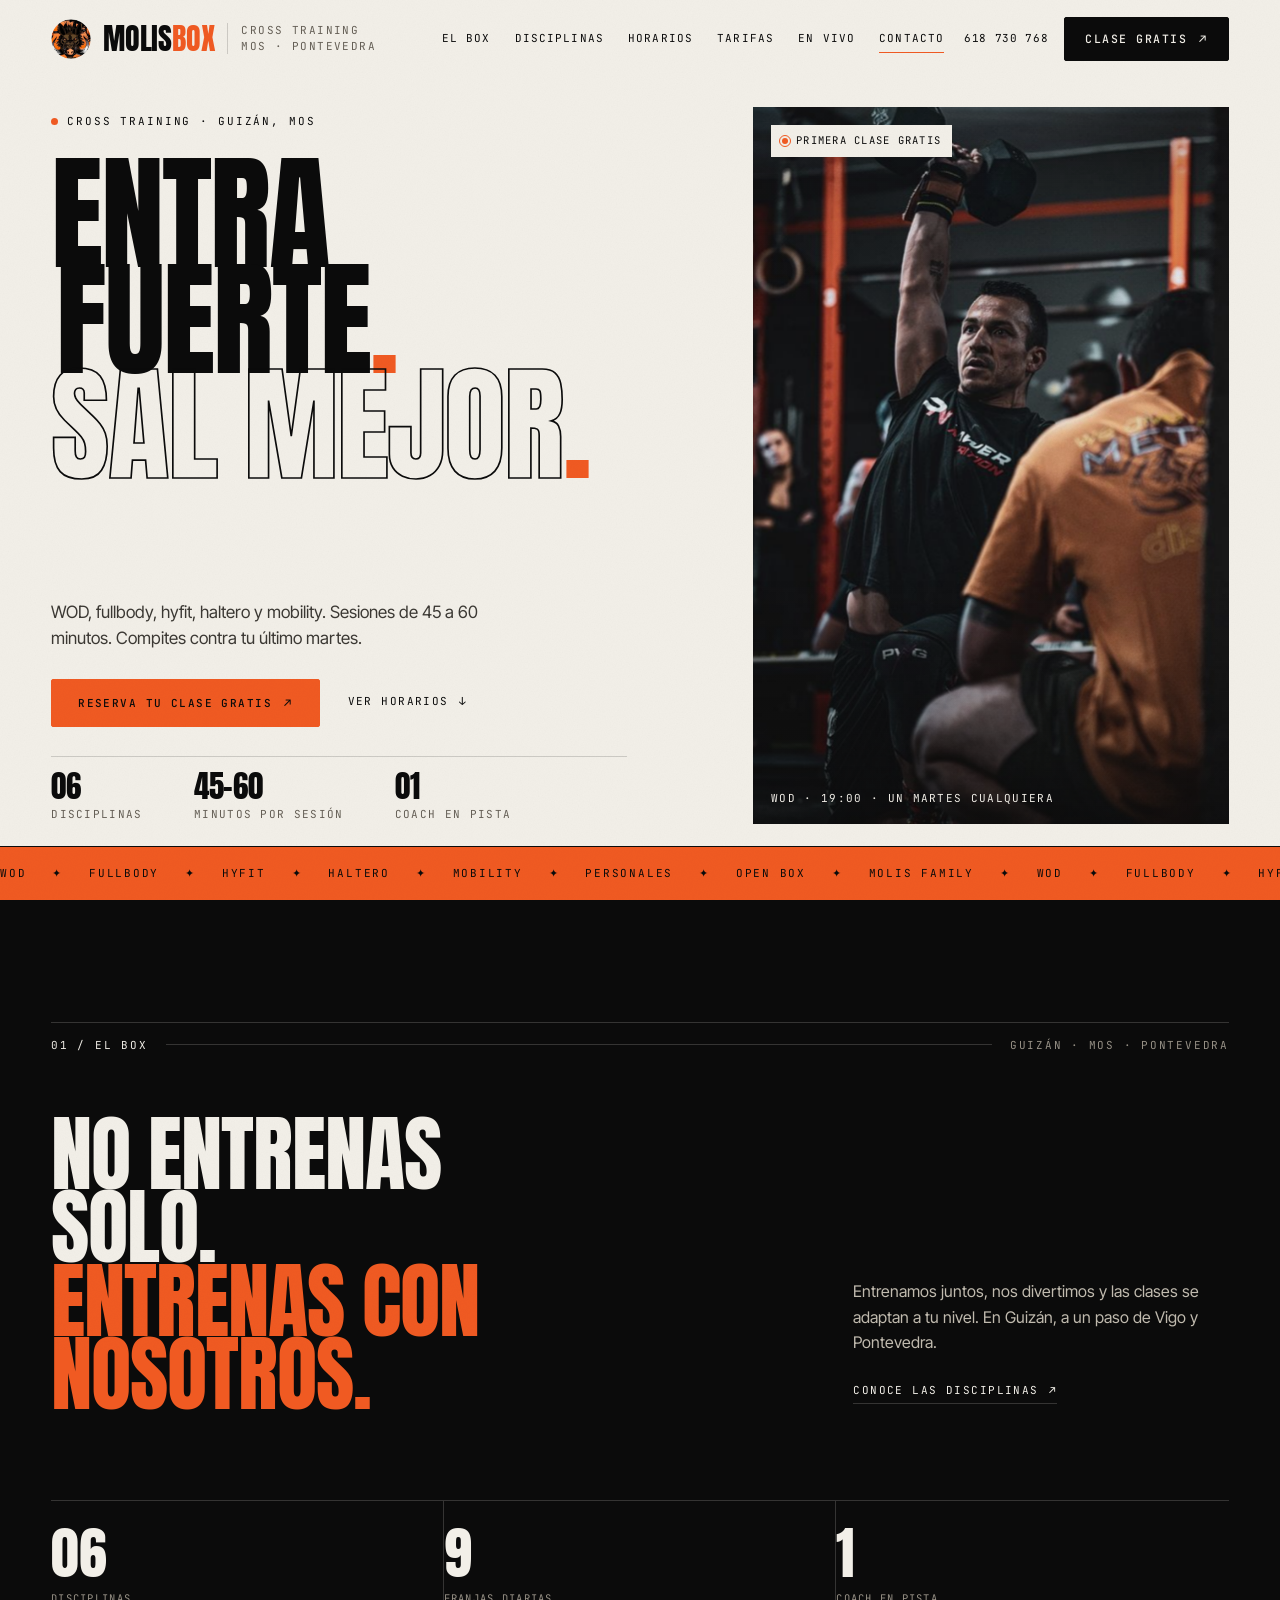
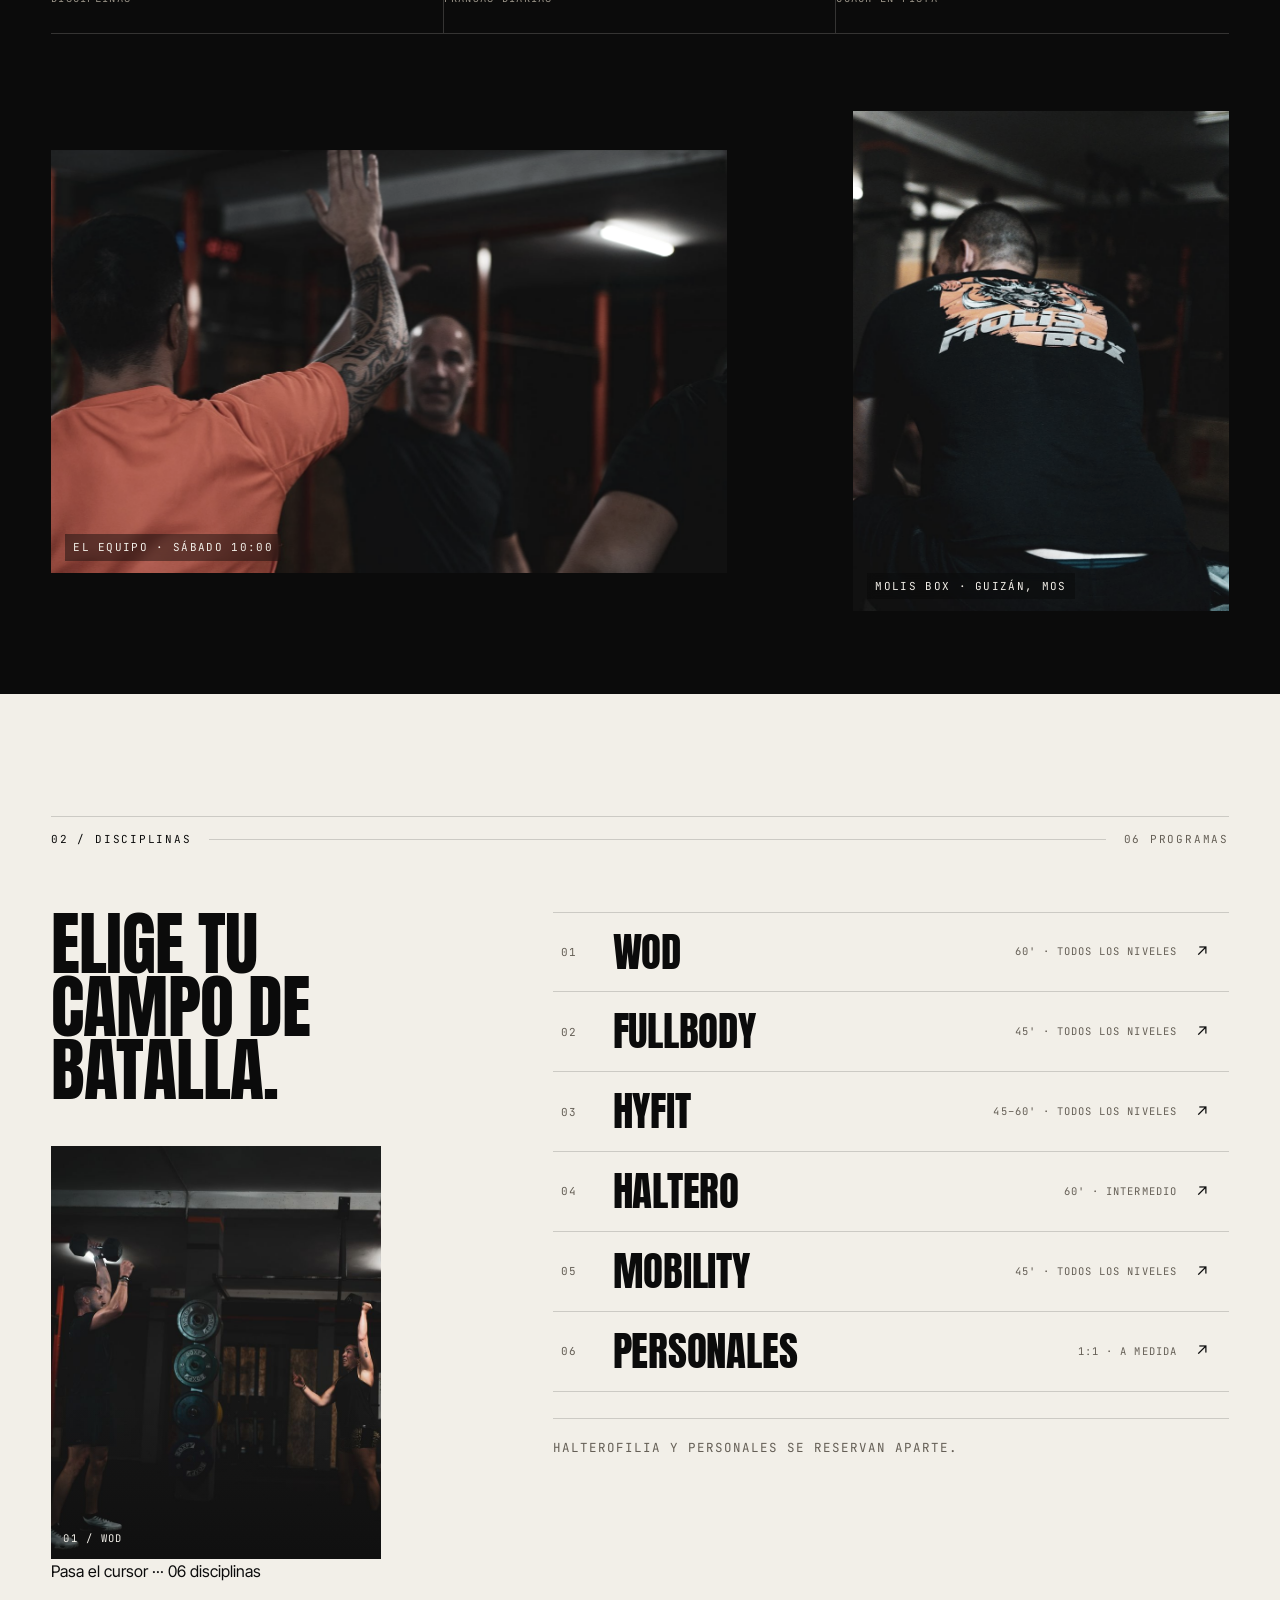
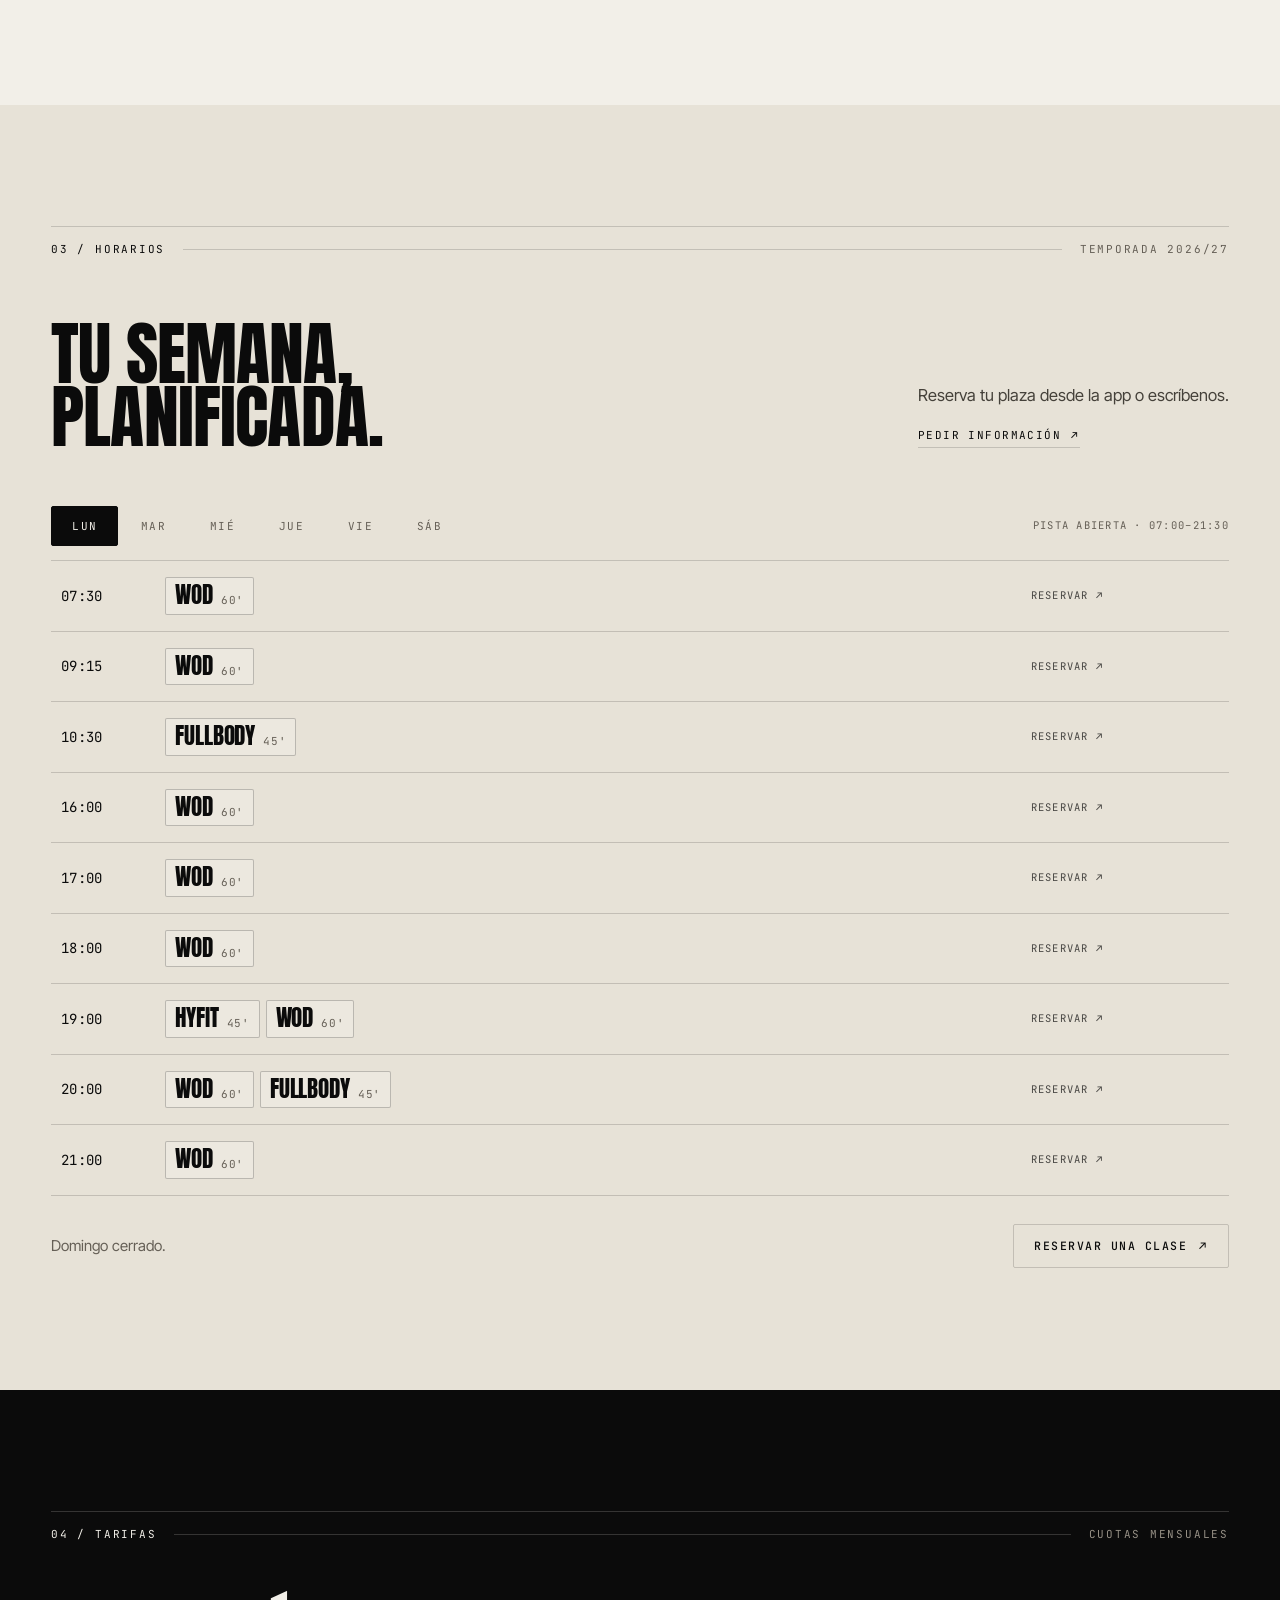
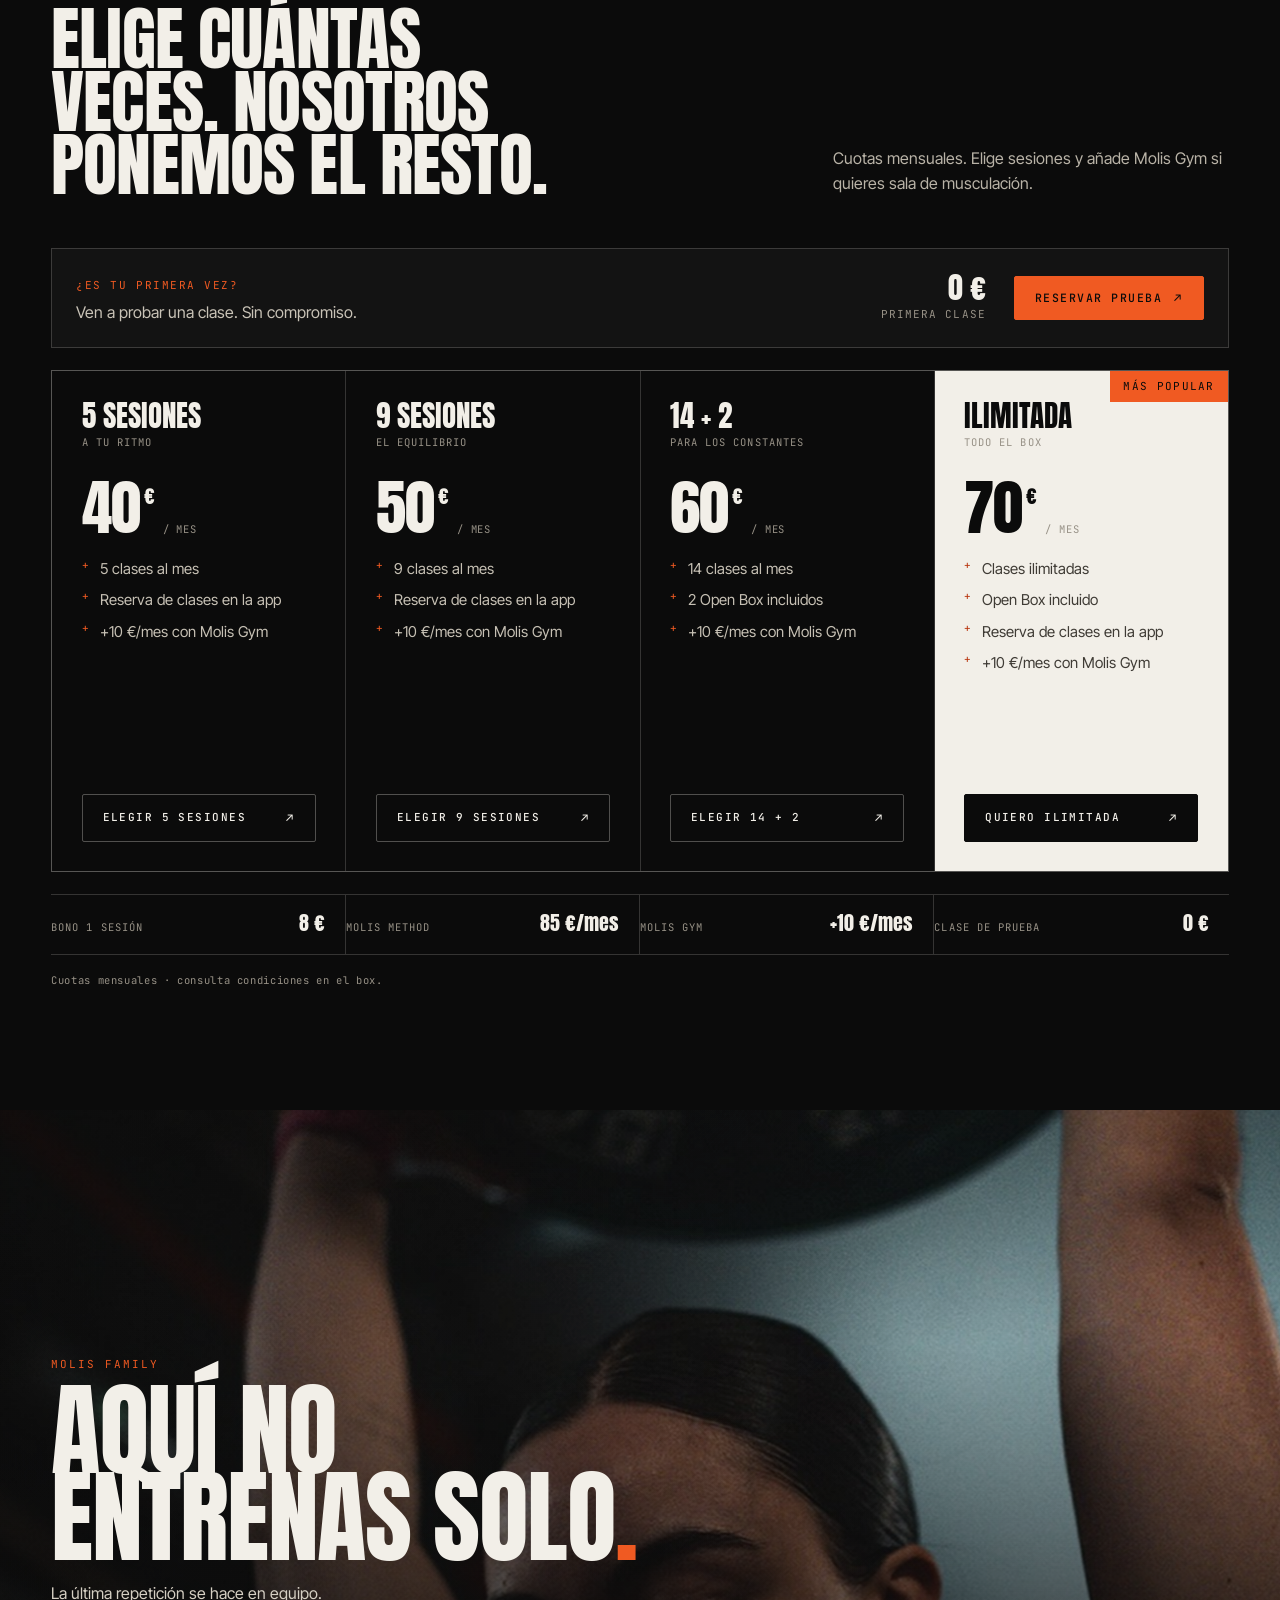
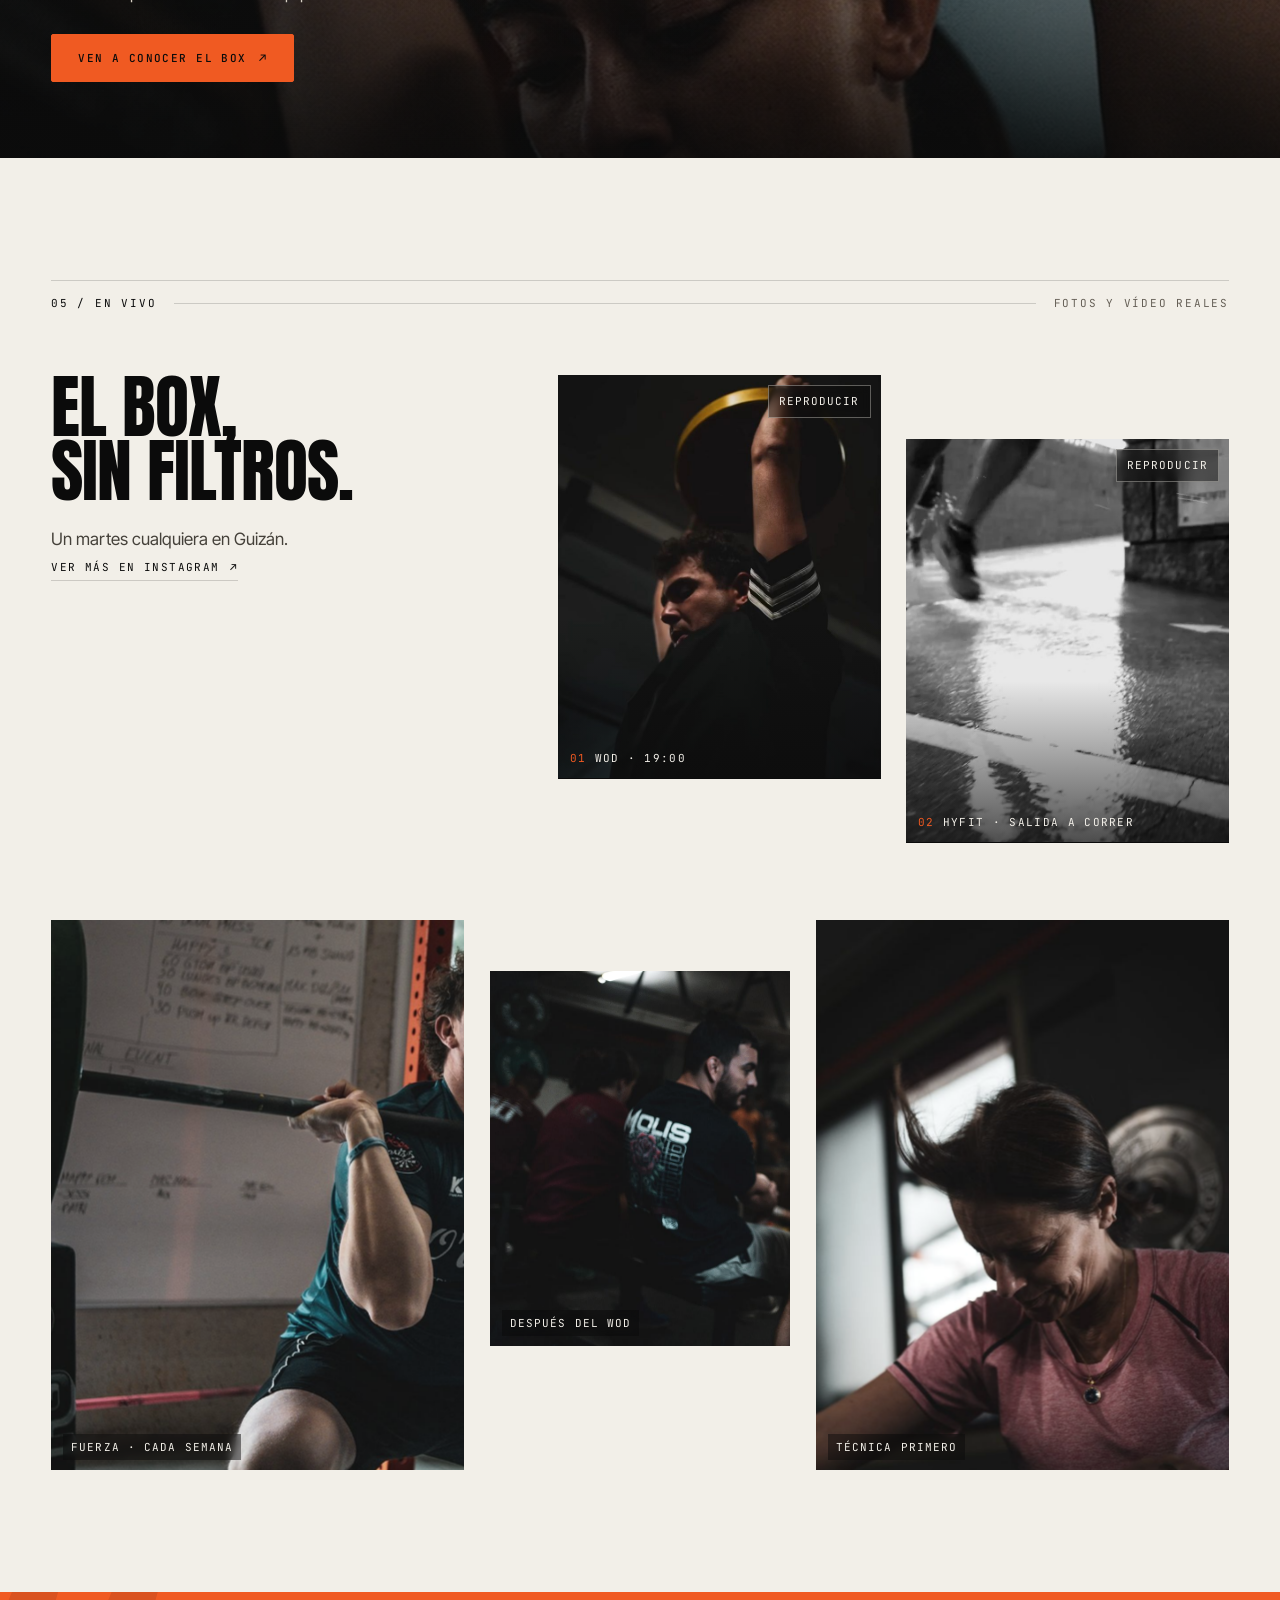
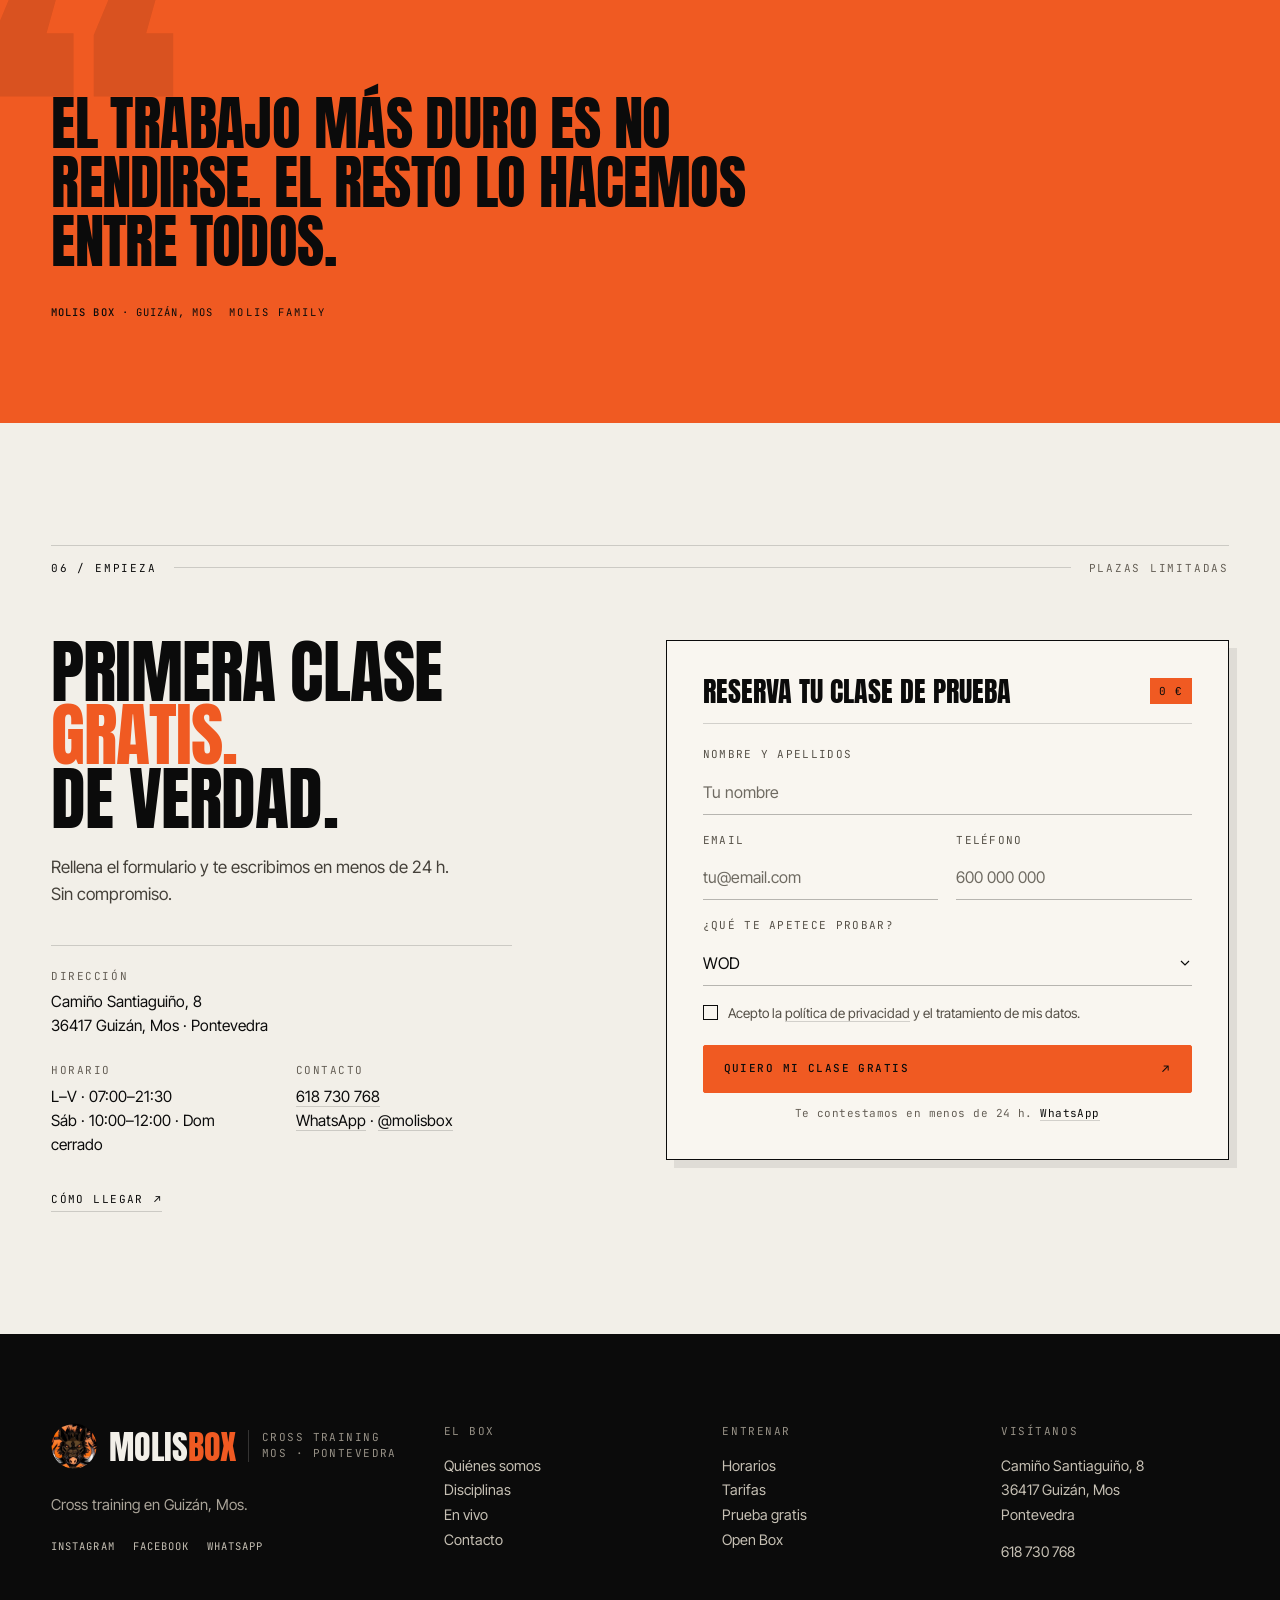
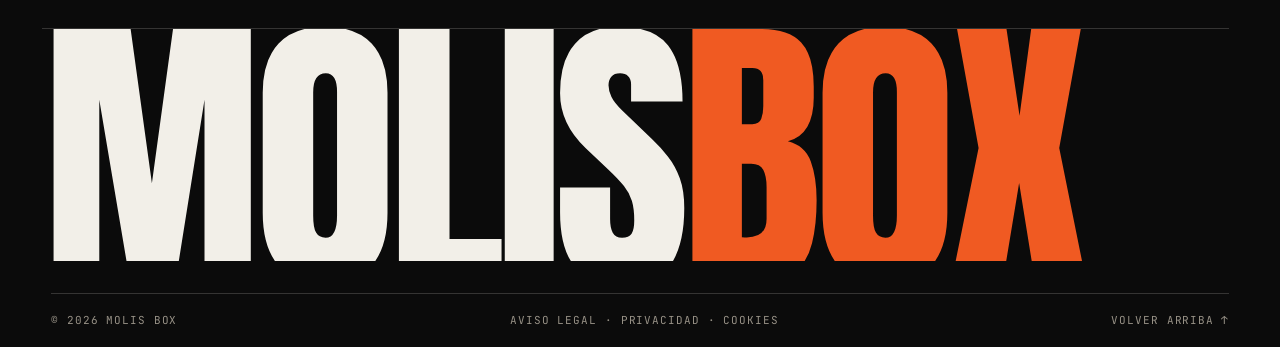
==== index.html @ e85d4cef "Primer commit del proyecto" ====
<!DOCTYPE html>
<html lang="es" class="no-js">
<head>
  <meta charset="utf-8">
  <meta name="viewport" content="width=device-width, initial-scale=1">
  <title>Molis Box · Cross Training en Mos, Pontevedra</title>
  <meta name="description" content="Box de cross training en Guizán, Mos (Pontevedra). WOD, Fullbody, Hyfit, Halterofilia, Mobility y entrenamiento personal. Primera clase gratis.">
  <meta name="theme-color" content="#0b0b0b">
  <link rel="canonical" href="https://molisbox.com/">

  <!-- Open Graph -->
  <meta property="og:type" content="website">
  <meta property="og:site_name" content="Molis Box">
  <meta property="og:title" content="Molis Box · Cross Training en Mos, Pontevedra">
  <meta property="og:description" content="Entra fuerte. Sal mejor. WOD, Fullbody, Hyfit, Halterofilia y Mobility en Guizán, Mos. Primera clase gratis.">
  <meta property="og:image" content="https://molisbox.com/assets/img/og.jpg">
  <meta property="og:url" content="https://molisbox.com/">
  <meta property="og:image:width" content="1200">
  <meta property="og:image:height" content="630">
  <meta property="og:locale" content="es_ES">
  <meta name="twitter:card" content="summary_large_image">

  <link rel="icon" type="image/png" href="assets/img/favicon.png">
  <link rel="apple-touch-icon" href="assets/img/apple-touch-icon.png">

  <link rel="preconnect" href="https://fonts.googleapis.com">
  <link rel="preconnect" href="https://fonts.gstatic.com" crossorigin>
  <link href="https://fonts.googleapis.com/css2?family=Anton&family=Inter+Tight:ital,wght@0,300..700;1,400&family=JetBrains+Mono:wght@400;500&display=swap" rel="stylesheet">

  <link rel="preload" as="image" href="assets/img/hero.jpg" imagesrcset="assets/img/hero-720.jpg 720w, assets/img/hero.jpg 1080w" imagesizes="(max-width: 900px) 100vw, 40vw">
  <link rel="stylesheet" href="assets/css/styles.css">
  <script>document.documentElement.classList.replace('no-js','js');</script>

  <script type="application/ld+json">
  {
    "@context": "https://schema.org",
    "@type": "ExerciseGym",
    "name": "Molis Box",
    "description": "Box de cross training en Guizán, Mos (Pontevedra). WOD, Fullbody, Hyfit, Halterofilia, Mobility, entrenamiento personal y sala de musculación.",
    "address": {
      "@type": "PostalAddress",
      "streetAddress": "Camiño Santiaguiño, 8",
      "addressLocality": "Guizán, Mos",
      "addressRegion": "Pontevedra",
      "postalCode": "36417",
      "addressCountry": "ES"
    },
    "telephone": "+34618730768",
    "url": "https://molisbox.com/",
    "sameAs": [
      "https://www.instagram.com/molisbox/",
      "https://www.facebook.com/molisbox/"
    ],
    "priceRange": "€",
    "openingHoursSpecification": [
      { "@type": "OpeningHoursSpecification", "dayOfWeek": ["Monday","Tuesday","Wednesday","Thursday","Friday"], "opens": "07:00", "closes": "21:30" },
      { "@type": "OpeningHoursSpecification", "dayOfWeek": "Saturday", "opens": "10:00", "closes": "12:00" }
    ]
  }
  </script>
</head>
<body id="top">

  <div class="grain" aria-hidden="true"></div>
  <div class="progress" aria-hidden="true"><span id="progressBar"></span></div>

  <a class="skip-link" href="#main">Saltar al contenido</a>

  <!-- ============ HEADER ============ -->
  <header class="nav" id="nav">
    <div class="nav__inner wrap">
      <a class="logo" href="#top" aria-label="Molis Box — inicio">
        <img class="logo__mark" src="assets/img/logo-mark.webp" alt="" width="40" height="40">
        <span class="logo__word">Molis<span>Box</span></span>
        <span class="logo__tag">Cross training<br>Mos · Pontevedra</span>
      </a>

      <nav class="nav__links" aria-label="Navegación principal">
        <a href="#box">El box</a>
        <a href="#disciplinas">Disciplinas</a>
        <a href="#horarios">Horarios</a>
        <a href="#precios">Tarifas</a>
        <a href="#envivo">En vivo</a>
        <a href="#contacto">Contacto</a>
      </nav>

      <div class="nav__actions">
        <a class="nav__phone" href="tel:+34618730768">618 730 768</a>
        <a class="btn btn--sm nav__cta" href="#contacto">Clase gratis <span class="btn__arrow" aria-hidden="true">↗</span></a>
        <button class="burger" id="burger" aria-label="Abrir menú" aria-expanded="false" aria-controls="menu">
          <span></span><span></span>
        </button>
      </div>
    </div>
  </header>

  <!-- ============ MOBILE MENU ============ -->
  <div class="menu" id="menu" aria-hidden="true" inert>
    <nav class="menu__links" aria-label="Menú móvil">
      <a href="#box"><span>01</span>El box</a>
      <a href="#disciplinas"><span>02</span>Disciplinas</a>
      <a href="#horarios"><span>03</span>Horarios</a>
      <a href="#precios"><span>04</span>Tarifas</a>
      <a href="#envivo"><span>05</span>En vivo</a>
      <a href="#contacto"><span>06</span>Contacto</a>
    </nav>
    <div class="menu__foot">
      <a href="tel:+34618730768">618 730 768</a>
      <a href="https://wa.me/34618730768" target="_blank" rel="noopener">WhatsApp · Molis Box</a>
      <span>Camiño Santiaguiño, 8 · Guizán, Mos</span>
      <a class="btn btn--accent" href="#contacto">Reserva tu clase gratis <span class="btn__arrow" aria-hidden="true">↗</span></a>
    </div>
  </div>

  <main id="main">

    <!-- ============ HERO ============ -->
    <section class="hero">
      <div class="hero__grid wrap">
        <div class="hero__head">
          <p class="eyebrow"><span class="eyebrow__dot"></span>Cross training · Guizán, Mos</p>
          <h1 class="hero__title">
            <span class="line">Entra</span>
            <span class="line">fuerte<span class="dot">.</span></span>
            <span class="line line--outline">Sal mejor<span class="dot">.</span></span>
          </h1>
        </div>

        <figure class="hero__media parallax" data-parallax="0.16">
          <img src="assets/img/hero.jpg"
               srcset="assets/img/hero-720.jpg 720w, assets/img/hero.jpg 1080w"
               sizes="(max-width: 900px) 100vw, 40vw"
               width="1080" height="1350"
               alt="Atleta de Molis Box levantando una mancuerna sobre la cabeza en la pista del box"
               fetchpriority="high">
          <figcaption class="hero__caption">WOD · 19:00 · un martes cualquiera</figcaption>
          <span class="hero__badge"><span class="pulse"></span>Primera clase gratis</span>
        </figure>

        <div class="hero__body">
          <p class="hero__lead">WOD, fullbody, hyfit, haltero y mobility. Sesiones de 45 a 60 minutos. Compites contra tu último martes.</p>
          <div class="hero__cta">
            <a class="btn btn--accent" href="#contacto">Reserva tu clase gratis <span class="btn__arrow" aria-hidden="true">↗</span></a>
            <a class="link-arrow" href="#horarios">Ver horarios <span aria-hidden="true">↓</span></a>
          </div>
          <dl class="hero__stats">
            <div><dt>Disciplinas</dt><dd>06</dd></div>
            <div><dt>Minutos por sesión</dt><dd>45–60</dd></div>
            <div><dt>Coach en pista</dt><dd>01</dd></div>
          </dl>
        </div>
      </div>

      <div class="marquee" aria-hidden="true">
        <div class="marquee__track">
          <span>WOD <b>✦</b> Fullbody <b>✦</b> Hyfit <b>✦</b> Haltero <b>✦</b> Mobility <b>✦</b> Personales <b>✦</b> Open Box <b>✦</b> Molis Family <b>✦</b></span>
          <span>WOD <b>✦</b> Fullbody <b>✦</b> Hyfit <b>✦</b> Haltero <b>✦</b> Mobility <b>✦</b> Personales <b>✦</b> Open Box <b>✦</b> Molis Family <b>✦</b></span>
        </div>
      </div>
    </section>

    <!-- ============ MANIFESTO ============ -->
    <section class="section manifesto theme-dark" id="box">
      <div class="wrap">
        <header class="sec-head">
          <span class="sec-index">01 / El box</span>
          <span class="sec-rule"></span>
          <span class="sec-note">Guizán · Mos · Pontevedra</span>
        </header>

        <div class="manifesto__grid">
          <h2 class="display manifesto__title reveal">
            No entrenas<br>solo.<br><em>Entrenas con</em><br><em>nosotros.</em>
          </h2>
          <div class="manifesto__side reveal" style="--d:.12s">
            <p>Entrenamos juntos, nos divertimos y las clases se adaptan a tu nivel. En Guizán, a un paso de Vigo y Pontevedra.</p>
            <a class="link-arrow link-arrow--light" href="#disciplinas">Conoce las disciplinas <span aria-hidden="true">↗</span></a>
          </div>
        </div>

        <dl class="stats">
          <div class="stat reveal">
            <dd>06</dd>
            <dt>Disciplinas</dt>
          </div>
          <div class="stat reveal" style="--d:.08s">
            <dd>9</dd>
            <dt>Franjas diarias</dt>
          </div>
          <div class="stat reveal" style="--d:.16s">
            <dd>1</dd>
            <dt>Coach en pista</dt>
          </div>
        </dl>

        <div class="manifesto__media">
          <figure class="m-img m-img--a parallax reveal" data-parallax="0.12">
            <img src="assets/img/manifesto-a.jpg" width="1440" height="900" alt="Dos socios de Molis Box chocando las manos después de una clase" loading="lazy">
            <figcaption>El equipo · sábado 10:00</figcaption>
          </figure>
          <figure class="m-img m-img--b parallax reveal" data-parallax="0.2" style="--d:.12s">
            <img src="assets/img/manifesto-b.jpg" width="900" height="1200" alt="Socio de Molis Box con la camiseta del box de espaldas" loading="lazy">
            <figcaption>Molis Box · Guizán, Mos</figcaption>
          </figure>
        </div>
      </div>
    </section>

    <!-- ============ DISCIPLINAS ============ -->
    <section class="section classes" id="disciplinas">
      <div class="wrap">
        <header class="sec-head">
          <span class="sec-index">02 / Disciplinas</span>
          <span class="sec-rule"></span>
          <span class="sec-note">06 programas</span>
        </header>

        <div class="classes__grid">
          <div class="classes__intro">
            <h2 class="display reveal">Elige tu<br>campo de<br>batalla.</h2>

            <div class="classes__preview" id="classPreview" aria-hidden="true">
              <img src="assets/img/disc-wod.jpg" alt="" class="is-active" width="720" height="900">
              <img src="assets/img/disc-fullbody.jpg" alt="" width="720" height="900">
              <img src="assets/img/disc-hyfit.jpg" alt="" width="720" height="900">
              <img src="assets/img/disc-haltero.jpg" alt="" width="720" height="900">
              <img src="assets/img/disc-mobility.jpg" alt="" width="720" height="900">
              <img src="assets/img/disc-personal.jpg" alt="" width="720" height="900">
              <span class="classes__preview-label" id="previewLabel">01 / WOD</span>
            </div>

            <p class="classes__hint">Pasa el cursor <span aria-hidden="true">···</span> 06 disciplinas</p>
          </div>

          <div class="classes__right">
            <ul class="classes__list">
              <li>
                <a class="class-row" href="#horarios" data-index="0" style="--thumb:url('assets/img/thumb-wod.jpg')">
                  <span class="class-row__num">01</span>
                  <span class="class-row__name">WOD</span>
                  <span class="class-row__meta">60' · Todos los niveles</span>
                  <span class="class-row__arrow" aria-hidden="true">↗</span>
                </a>
              </li>
              <li>
                <a class="class-row" href="#horarios" data-index="1" style="--thumb:url('assets/img/thumb-fullbody.jpg')">
                  <span class="class-row__num">02</span>
                  <span class="class-row__name">Fullbody</span>
                  <span class="class-row__meta">45' · Todos los niveles</span>
                  <span class="class-row__arrow" aria-hidden="true">↗</span>
                </a>
              </li>
              <li>
                <a class="class-row" href="#horarios" data-index="2" style="--thumb:url('assets/img/thumb-hyfit.jpg')">
                  <span class="class-row__num">03</span>
                  <span class="class-row__name">Hyfit</span>
                  <span class="class-row__meta">45–60' · Todos los niveles</span>
                  <span class="class-row__arrow" aria-hidden="true">↗</span>
                </a>
              </li>
              <li>
                <a class="class-row" href="#horarios" data-index="3" style="--thumb:url('assets/img/thumb-haltero.jpg')">
                  <span class="class-row__num">04</span>
                  <span class="class-row__name">Haltero</span>
                  <span class="class-row__meta">60' · Intermedio</span>
                  <span class="class-row__arrow" aria-hidden="true">↗</span>
                </a>
              </li>
              <li>
                <a class="class-row" href="#horarios" data-index="4" style="--thumb:url('assets/img/thumb-mobility.jpg')">
                  <span class="class-row__num">05</span>
                  <span class="class-row__name">Mobility</span>
                  <span class="class-row__meta">45' · Todos los niveles</span>
                  <span class="class-row__arrow" aria-hidden="true">↗</span>
                </a>
              </li>
              <li>
                <a class="class-row" href="#contacto" data-index="5" style="--thumb:url('assets/img/thumb-personal.jpg')">
                  <span class="class-row__num">06</span>
                  <span class="class-row__name">Personales</span>
                  <span class="class-row__meta">1:1 · A medida</span>
                  <span class="class-row__arrow" aria-hidden="true">↗</span>
                </a>
              </li>
            </ul>

            <div class="classes__foot">
              <p>Halterofilia y personales se reservan aparte.</p>
            </div>
          </div>
        </div>
      </div>
    </section>

    <!-- ============ HORARIOS ============ -->
    <section class="section schedule" id="horarios">
      <div class="wrap">
        <header class="sec-head">
          <span class="sec-index">03 / Horarios</span>
          <span class="sec-rule"></span>
          <span class="sec-note">Temporada 2026/27</span>
        </header>

        <div class="schedule__top">
          <h2 class="display reveal">Tu semana,<br>planificada.</h2>
          <div class="schedule__intro reveal" style="--d:.08s">
            <p>Reserva tu plaza desde la app o escríbenos.</p>
            <a class="link-arrow" href="#contacto">Pedir información <span aria-hidden="true">↗</span></a>
          </div>
        </div>

        <div class="schedule__bar">
          <div class="days" role="tablist" aria-label="Días de la semana">
            <button class="day" role="tab" id="tab-lun" aria-selected="false" aria-controls="schedulePanel" data-day="0">Lun</button>
            <button class="day" role="tab" id="tab-mar" aria-selected="false" aria-controls="schedulePanel" data-day="1">Mar</button>
            <button class="day" role="tab" id="tab-mie" aria-selected="false" aria-controls="schedulePanel" data-day="2">Mié</button>
            <button class="day" role="tab" id="tab-jue" aria-selected="false" aria-controls="schedulePanel" data-day="3">Jue</button>
            <button class="day" role="tab" id="tab-vie" aria-selected="false" aria-controls="schedulePanel" data-day="4">Vie</button>
            <button class="day" role="tab" id="tab-sab" aria-selected="false" aria-controls="schedulePanel" data-day="5">Sáb</button>
          </div>
          <span class="schedule__zone">Pista abierta · 07:00–21:30</span>
        </div>

        <div class="schedule__panel" id="schedulePanel" role="tabpanel" aria-labelledby="tab-lun" tabindex="0">
          <noscript><p class="slot__empty">Activa JavaScript para consultar el horario completo, o llámanos al <a href="tel:+34618730768">618 730 768</a>.</p></noscript>
        </div>

        <div class="schedule__foot">
          <p>Domingo cerrado.</p>
          <a class="btn btn--ghost btn--sm" href="#contacto">Reservar una clase <span class="btn__arrow" aria-hidden="true">↗</span></a>
        </div>
      </div>
    </section>

    <!-- ============ PRECIOS ============ -->
    <section class="section pricing theme-dark" id="precios">
      <div class="wrap">
        <header class="sec-head">
          <span class="sec-index">04 / Tarifas</span>
          <span class="sec-rule"></span>
          <span class="sec-note">Cuotas mensuales</span>
        </header>

        <div class="pricing__top">
          <h2 class="display reveal">Elige cuántas<br>veces. Nosotros<br>ponemos el resto.</h2>
          <p class="pricing__intro reveal" style="--d:.08s">Cuotas mensuales. Elige sesiones y añade Molis Gym si quieres sala de musculación.</p>
        </div>

        <div class="trial reveal">
          <div class="trial__copy">
            <span class="trial__tag">¿Es tu primera vez?</span>
            <p>Ven a probar una clase. Sin compromiso.</p>
          </div>
          <div class="trial__price"><span>0 €</span><small>primera clase</small></div>
          <a class="btn btn--accent btn--sm" href="#contacto">Reservar prueba <span class="btn__arrow" aria-hidden="true">↗</span></a>
        </div>

        <div class="plans">
          <article class="plan reveal">
            <div class="plan__head">
              <h3>5 sesiones</h3>
              <p>A tu ritmo</p>
            </div>
            <p class="price"><span>40</span><sup>€</sup><small>/ mes</small></p>
            <ul>
              <li>5 clases al mes</li>
              <li>Reserva de clases en la app</li>
              <li>+10 €/mes con Molis Gym</li>
            </ul>
            <a class="btn btn--ghost btn--block" href="#contacto">Elegir 5 sesiones <span class="btn__arrow" aria-hidden="true">↗</span></a>
          </article>

          <article class="plan reveal" style="--d:.06s">
            <div class="plan__head">
              <h3>9 sesiones</h3>
              <p>El equilibrio</p>
            </div>
            <p class="price"><span>50</span><sup>€</sup><small>/ mes</small></p>
            <ul>
              <li>9 clases al mes</li>
              <li>Reserva de clases en la app</li>
              <li>+10 €/mes con Molis Gym</li>
            </ul>
            <a class="btn btn--ghost btn--block" href="#contacto">Elegir 9 sesiones <span class="btn__arrow" aria-hidden="true">↗</span></a>
          </article>

          <article class="plan reveal" style="--d:.12s">
            <div class="plan__head">
              <h3>14 + 2</h3>
              <p>Para los constantes</p>
            </div>
            <p class="price"><span>60</span><sup>€</sup><small>/ mes</small></p>
            <ul>
              <li>14 clases al mes</li>
              <li>2 Open Box incluidos</li>
              <li>+10 €/mes con Molis Gym</li>
            </ul>
            <a class="btn btn--ghost btn--block" href="#contacto">Elegir 14 + 2 <span class="btn__arrow" aria-hidden="true">↗</span></a>
          </article>

          <article class="plan plan--featured reveal" style="--d:.18s">
            <span class="plan__badge">Más popular</span>
            <div class="plan__head">
              <h3>Ilimitada</h3>
              <p>Todo el box</p>
            </div>
            <p class="price"><span>70</span><sup>€</sup><small>/ mes</small></p>
            <ul>
              <li>Clases ilimitadas</li>
              <li>Open Box incluido</li>
              <li>Reserva de clases en la app</li>
              <li>+10 €/mes con Molis Gym</li>
            </ul>
            <a class="btn btn--light btn--block" href="#contacto">Quiero ilimitada <span class="btn__arrow" aria-hidden="true">↗</span></a>
          </article>
        </div>

        <ul class="extras">
          <li><span>Bono 1 sesión</span><strong>8 €</strong></li>
          <li><span>Molis Method</span><strong>85 €/mes</strong></li>
          <li><span>Molis Gym</span><strong>+10 €/mes</strong></li>
          <li><span>Clase de prueba</span><strong>0 €</strong></li>
        </ul>
        <p class="pricing__note">Cuotas mensuales · consulta condiciones en el box.</p>
      </div>
    </section>

    <!-- ============ BAND ============ -->
    <section class="band" aria-labelledby="bandTitle">
      <div class="band__media parallax" data-parallax="0.3">
        <img src="assets/img/band.jpg" width="1600" height="900" alt="Atleta de Molis Box levantando una barra sobre la cabeza" loading="lazy">
      </div>
      <div class="band__scrim" aria-hidden="true"></div>
      <div class="wrap band__inner">
        <p class="band__kicker">Molis Family</p>
        <h2 class="band__title" id="bandTitle">Aquí no<br>entrenas solo<span>.</span></h2>
        <p class="band__copy">La última repetición se hace en equipo.</p>
        <a class="btn btn--accent" href="#contacto">Ven a conocer el box <span class="btn__arrow" aria-hidden="true">↗</span></a>
      </div>
    </section>

    <!-- ============ EN VIVO ============ -->
    <section class="section live" id="envivo">
      <div class="wrap">
        <header class="sec-head">
          <span class="sec-index">05 / En vivo</span>
          <span class="sec-rule"></span>
          <span class="sec-note">Fotos y vídeo reales</span>
        </header>

        <div class="live__grid">
          <div class="live__copy">
            <h2 class="display reveal">El box,<br>sin filtros.</h2>
            <p class="live__text reveal" style="--d:.08s">Un martes cualquiera en Guizán.</p>
            <a class="link-arrow reveal" style="--d:.16s" href="https://www.instagram.com/molisbox/" target="_blank" rel="noopener">Ver más en Instagram <span aria-hidden="true">↗</span></a>
          </div>

          <div class="reels">
            <figure class="reel reveal">
              <video class="reel__video" muted loop playsinline autoplay preload="metadata" poster="assets/img/poster-wod.jpg" aria-label="Vídeo de un entrenamiento WOD en Molis Box">
                <source src="assets/video/wod.mp4" type="video/mp4">
              </video>
              <figcaption class="reel__caption"><span>01</span>WOD · 19:00</figcaption>
              <button class="reel__toggle" type="button" aria-label="Pausar vídeo">Pausa</button>
            </figure>

            <figure class="reel reel--offset reveal" style="--d:.1s">
              <video class="reel__video" muted loop playsinline preload="none" poster="assets/img/poster-hyfit.jpg" aria-label="Vídeo de una salida de Hyfit en Molis Box">
                <source src="assets/video/hyfit.mp4" type="video/mp4">
              </video>
              <figcaption class="reel__caption"><span>02</span>Hyfit · salida a correr</figcaption>
              <button class="reel__toggle" type="button" aria-label="Reproducir vídeo">Reproducir</button>
            </figure>
          </div>
        </div>

        <div class="gallery">
          <figure class="gallery__item gallery__item--tall parallax reveal">
            <img src="assets/img/gallery-a.jpg" width="720" height="900" alt="Socio de Molis Box con una barra en la zona de fuerza" loading="lazy">
            <figcaption>Fuerza · cada semana</figcaption>
          </figure>
          <figure class="gallery__item parallax reveal" data-parallax="0.18" style="--d:.08s">
            <img src="assets/img/gallery-b.jpg" width="720" height="900" alt="Dos socios de Molis Box conversando después de entrenar" loading="lazy">
            <figcaption>Después del WOD</figcaption>
          </figure>
          <figure class="gallery__item gallery__item--tall parallax reveal" data-parallax="0.24" style="--d:.16s">
            <img src="assets/img/gallery-c.jpg" width="720" height="900" alt="Socia de Molis Box levantando una barra sobre la cabeza" loading="lazy">
            <figcaption>Técnica primero</figcaption>
          </figure>
        </div>
      </div>
    </section>

    <!-- ============ QUOTE ============ -->
    <section class="quote">
      <div class="wrap quote__inner">
        <span class="quote__mark" aria-hidden="true">“</span>
        <div class="quote__body">
          <blockquote class="reveal">El trabajo más duro es no rendirse. El resto lo hacemos entre todos.</blockquote>
          <footer class="quote__foot reveal" style="--d:.1s">
            <span><strong>Molis Box</strong> · Guizán, Mos</span>
            <span class="quote__stars">Molis Family</span>
          </footer>
        </div>
      </div>
    </section>

    <!-- ============ CONTACTO ============ -->
    <section class="section contact" id="contacto">
      <div class="wrap">
        <header class="sec-head">
          <span class="sec-index">06 / Empieza</span>
          <span class="sec-rule"></span>
          <span class="sec-note">Plazas limitadas</span>
        </header>

        <div class="contact__grid">
          <div class="contact__copy">
            <h2 class="display reveal">Primera clase<br><em>gratis.</em><br>De verdad.</h2>
            <p class="contact__lead reveal" style="--d:.08s">Rellena el formulario y te escribimos en menos de 24 h. Sin compromiso.</p>

            <dl class="contact__info">
              <div>
                <dt>Dirección</dt>
                <dd>Camiño Santiaguiño, 8<br>36417 Guizán, Mos · Pontevedra</dd>
              </div>
              <div>
                <dt>Horario</dt>
                <dd>L–V · 07:00–21:30<br>Sáb · 10:00–12:00 · Dom cerrado</dd>
              </div>
              <div>
                <dt>Contacto</dt>
                <dd><a href="tel:+34618730768">618 730 768</a><br><a href="https://wa.me/34618730768" target="_blank" rel="noopener">WhatsApp</a> · <a href="https://www.instagram.com/molisbox/" target="_blank" rel="noopener">@molisbox</a></dd>
              </div>
            </dl>

            <a class="link-arrow" href="https://maps.google.com/?q=Cami%C3%B1o+Santiagui%C3%B1o+8+Guizan+Mos+Pontevedra" target="_blank" rel="noopener">Cómo llegar <span aria-hidden="true">↗</span></a>
          </div>

          <div class="contact__form reveal" style="--d:.12s">
            <form id="trialForm" novalidate>
              <div class="form__head">
                <p class="form__title">Reserva tu clase de prueba</p>
                <span class="form__free">0 €</span>
              </div>

              <div class="field">
                <label for="name">Nombre y apellidos</label>
                <input type="text" id="name" name="name" autocomplete="name" placeholder="Tu nombre" required>
                <span class="field__error" aria-live="polite"></span>
              </div>

              <div class="field-row">
                <div class="field">
                  <label for="email">Email</label>
                  <input type="email" id="email" name="email" autocomplete="email" placeholder="tu@email.com" required>
                  <span class="field__error" aria-live="polite"></span>
                </div>
                <div class="field">
                  <label for="phone">Teléfono</label>
                  <input type="tel" id="phone" name="phone" autocomplete="tel" placeholder="600 000 000" required>
                  <span class="field__error" aria-live="polite"></span>
                </div>
              </div>

              <div class="field">
                <label for="goal">¿Qué te apetece probar?</label>
                <select id="goal" name="goal">
                  <option value="wod">WOD</option>
                  <option value="fullbody">Fullbody</option>
                  <option value="hyfit">Hyfit</option>
                  <option value="haltero">Halterofilia</option>
                  <option value="mobility">Mobility</option>
                  <option value="nose">Aún no lo sé</option>
                </select>
              </div>

              <div class="field field--check">
                <input type="checkbox" id="privacy" name="privacy" required>
                <label for="privacy">Acepto la <a href="privacidad.html">política de privacidad</a> y el tratamiento de mis datos.</label>
                <span class="field__error" aria-live="polite"></span>
              </div>

              <button class="btn btn--accent btn--block form__submit" type="submit">Quiero mi clase gratis <span class="btn__arrow" aria-hidden="true">↗</span></button>
              <p class="form__note">Te contestamos en menos de 24 h. <a href="https://wa.me/34618730768" target="_blank" rel="noopener">WhatsApp</a></p>

              <div class="form__success" id="formSuccess" hidden>
                <span class="form__check" aria-hidden="true">✓</span>
                <p class="form__success-title">¡Nos vemos en el box!</p>
                <p class="form__success-text">Te escribimos en menos de 24 h para confirmar tu clase.</p>
              </div>
            </form>
          </div>
        </div>
      </div>
    </section>
  </main>

  <!-- ============ FOOTER ============ -->
  <footer class="footer">
    <div class="wrap">
      <div class="footer__top">
        <div class="footer__brand">
          <a class="logo logo--footer" href="#top" aria-label="Molis Box — inicio">
            <img class="logo__mark" src="assets/img/logo-mark.webp" alt="" width="44" height="44">
            <span class="logo__word">Molis<span>Box</span></span>
            <span class="logo__tag">Cross training<br>Mos · Pontevedra</span>
          </a>
          <p>Cross training en Guizán, Mos.</p>
          <div class="footer__social">
            <a href="https://www.instagram.com/molisbox/" target="_blank" rel="noopener">Instagram</a>
            <a href="https://www.facebook.com/molisbox/" target="_blank" rel="noopener">Facebook</a>
            <a href="https://wa.me/34618730768" target="_blank" rel="noopener">WhatsApp</a>
          </div>
        </div>

        <nav class="footer__col" aria-label="El box">
          <h4>El box</h4>
          <a href="#box">Quiénes somos</a>
          <a href="#disciplinas">Disciplinas</a>
          <a href="#envivo">En vivo</a>
          <a href="#contacto">Contacto</a>
        </nav>

        <nav class="footer__col" aria-label="Entrenar">
          <h4>Entrenar</h4>
          <a href="#horarios">Horarios</a>
          <a href="#precios">Tarifas</a>
          <a href="#contacto">Prueba gratis</a>
          <a href="#horarios">Open Box</a>
        </nav>

        <div class="footer__col">
          <h4>Visítanos</h4>
          <p>Camiño Santiaguiño, 8<br>36417 Guizán, Mos<br>Pontevedra</p>
          <p><a href="tel:+34618730768">618 730 768</a></p>
        </div>
      </div>

      <div class="footer__word" aria-hidden="true">Molis<span>Box</span></div>

      <div class="footer__bottom">
        <span>© <span id="year">2026</span> Molis Box</span>
        <span class="footer__legal"><a href="privacidad.html#aviso">Aviso legal</a> · <a href="privacidad.html#privacidad">Privacidad</a> · <a href="privacidad.html#cookies">Cookies</a></span>
        <a href="#top" class="footer__up">Volver arriba <span aria-hidden="true">↑</span></a>
      </div>
    </div>
  </footer>

  <!-- Mobile sticky CTA -->
  <div class="mobile-cta">
    <a class="mobile-cta__main" href="#contacto">Clase de prueba gratis <span aria-hidden="true">↗</span></a>
    <a class="mobile-cta__call" href="tel:+34618730768" aria-label="Llamar a Molis Box">Llamar</a>
  </div>

  <script src="assets/js/app.js"></script>
</body>
</html>
---- assets/css/styles.css ----
/* =========================================================
   MOLIS BOX · sistema visual
   Cross training · Guizán, Mos (Pontevedra)
   ========================================================= */

:root {
  --ink: #0b0b0b;
  --ink-soft: #151513;
  --bone: #f2efe8;
  --paper: #e7e2d7;
  --accent: #f05a22;
  --accent-ink: #b8330c;
  --muted: #655f56;
  --line: rgba(11, 11, 11, 0.16);
  --line-light: rgba(242, 239, 232, 0.18);

  --font-display: "Anton", Impact, "Arial Narrow", sans-serif;
  --font-sans: "Inter Tight", -apple-system, BlinkMacSystemFont, "Segoe UI", sans-serif;
  --font-mono: "JetBrains Mono", ui-monospace, SFMono-Regular, Menlo, monospace;

  --nav-h: 78px;
  --gutter: clamp(20px, 4vw, 60px);
  --max: 1560px;
  --pad: clamp(72px, 9.5vw, 148px);
  --ease: cubic-bezier(0.22, 0.61, 0.36, 1);
  --ease-out: cubic-bezier(0.16, 1, 0.3, 1);
}

/* ---------- Reset ---------- */
*, *::before, *::after { box-sizing: border-box; }
* { margin: 0; }

html {
  scroll-behavior: smooth;
  -webkit-text-size-adjust: 100%;
}

body {
  background: var(--bone);
  color: var(--ink);
  font-family: var(--font-sans);
  font-size: 16px;
  line-height: 1.5;
  font-weight: 400;
  overflow-x: hidden;
  -webkit-font-smoothing: antialiased;
  text-rendering: optimizeLegibility;
}

body.menu-open { overflow: hidden; }

img, svg, video { display: block; max-width: 100%; }
img { height: auto; }
a { color: inherit; text-decoration: none; }
button, input, select, textarea { font: inherit; color: inherit; }
button { cursor: pointer; }
ul, ol { list-style: none; padding: 0; }
figure { margin: 0; }
em { font-style: normal; }

::selection { background: var(--accent); color: var(--ink); }

:focus-visible {
  outline: 2px solid var(--accent);
  outline-offset: 3px;
}

.skip-link {
  position: fixed;
  top: 12px;
  left: 12px;
  z-index: 10001;
  padding: 12px 18px;
  background: var(--ink);
  color: var(--bone);
  font-family: var(--font-mono);
  font-size: 11px;
  text-transform: uppercase;
  letter-spacing: 0.1em;
  transform: translateY(-160%);
  transition: transform 0.3s var(--ease);
}
.skip-link:focus { transform: translateY(0); }

/* ---------- Textura y progreso ---------- */
.grain {
  position: fixed;
  inset: -50%;
  z-index: 9000;
  pointer-events: none;
  opacity: 0.05;
  background-image: url("data:image/svg+xml,%3Csvg xmlns='http://www.w3.org/2000/svg' width='320' height='320'%3E%3Cfilter id='n'%3E%3CfeTurbulence type='fractalNoise' baseFrequency='0.82' numOctaves='4' stitchTiles='stitch'/%3E%3CfeColorMatrix type='saturate' values='0'/%3E%3C/filter%3E%3Crect width='100%25' height='100%25' filter='url(%23n)'/%3E%3C/svg%3E");
  mix-blend-mode: multiply;
}

.progress {
  position: fixed;
  top: 0;
  left: 0;
  right: 0;
  height: 2px;
  z-index: 10000;
  background: transparent;
}
.progress span {
  display: block;
  height: 100%;
  width: 100%;
  background: var(--accent);
  transform: scaleX(0);
  transform-origin: 0 50%;
}

/* ---------- Layout ---------- */
.wrap {
  width: 100%;
  max-width: var(--max);
  margin-inline: auto;
  padding-inline: var(--gutter);
}

.section { padding-block: var(--pad); }
.section[id] { scroll-margin-top: calc(var(--nav-h) + 16px); }

.theme-dark {
  background: var(--ink);
  color: var(--bone);
  --muted: #979186;
  --line: var(--line-light);
}

/* ---------- Tipografía ---------- */
.display {
  font-family: var(--font-display);
  font-weight: 400;
  font-size: clamp(2.6rem, 5.5vw, 5.4rem);
  line-height: 0.9;
  letter-spacing: -0.012em;
  text-transform: uppercase;
}
.display em { color: var(--accent); }
.theme-dark .display em { color: var(--accent); }

.eyebrow {
  display: inline-flex;
  align-items: center;
  gap: 9px;
  font-family: var(--font-mono);
  font-size: 11px;
  line-height: 1.2;
  letter-spacing: 0.17em;
  text-transform: uppercase;
}
.eyebrow__dot {
  width: 7px;
  height: 7px;
  border-radius: 50%;
  background: var(--accent);
  flex: none;
}

.link-arrow {
  display: inline-flex;
  align-items: center;
  gap: 10px;
  font-family: var(--font-mono);
  font-size: 11px;
  letter-spacing: 0.13em;
  text-transform: uppercase;
  padding-bottom: 4px;
  border-bottom: 1px solid var(--line);
  transition: border-color 0.3s var(--ease), color 0.3s var(--ease);
}
.link-arrow span { transition: transform 0.3s var(--ease); }
.link-arrow:hover { border-color: var(--accent); color: var(--accent); }
.link-arrow:hover span { transform: translate(2px, -2px); }
.link-arrow--light { border-color: var(--line-light); color: var(--bone); }
.link-arrow--light:hover { color: var(--accent); border-color: var(--accent); }

/* ---------- Botones ---------- */
.btn {
  --btn-bg: var(--ink);
  --btn-fg: var(--bone);
  position: relative;
  display: inline-flex;
  align-items: center;
  justify-content: center;
  gap: 12px;
  padding: 17px 26px;
  background: var(--btn-bg);
  color: var(--btn-fg);
  border: 1px solid var(--btn-bg);
  border-radius: 2px;
  font-family: var(--font-mono);
  font-size: 11px;
  font-weight: 500;
  line-height: 1;
  letter-spacing: 0.13em;
  text-transform: uppercase;
  white-space: nowrap;
  transition: background-color 0.3s var(--ease), color 0.3s var(--ease), border-color 0.3s var(--ease);
}
.btn__arrow { transition: transform 0.3s var(--ease); font-size: 12px; }
.btn:hover {
  background: var(--accent);
  border-color: var(--accent);
  color: var(--ink);
}
.btn:hover .btn__arrow { transform: translate(2px, -2px); }
.btn--sm { padding: 15px 20px; font-size: 11.5px; }
.btn--accent { --btn-bg: var(--accent); --btn-fg: var(--ink); border-color: var(--accent); }
.btn--accent:hover { background: var(--ink); border-color: var(--ink); color: var(--bone); }
.btn--ghost { --btn-bg: transparent; --btn-fg: var(--ink); border-color: var(--line); }
.btn--ghost:hover { background: var(--ink); border-color: var(--ink); color: var(--bone); }
.theme-dark .btn--ghost { --btn-fg: var(--bone); border-color: rgba(242, 239, 232, 0.3); }
.theme-dark .btn--ghost:hover { background: var(--accent); border-color: var(--accent); color: var(--ink); }
.btn--light { --btn-bg: var(--ink); --btn-fg: var(--bone); border-color: var(--ink); }
.btn--light:hover { background: var(--accent); border-color: var(--accent); color: var(--ink); }
.btn--block { width: 100%; justify-content: space-between; padding-inline: 20px; }

/* ---------- Navegación ---------- */
.nav {
  position: fixed;
  inset: 0 0 auto;
  z-index: 950;
  height: var(--nav-h);
  color: var(--ink);
  background: transparent;
  border-bottom: 1px solid transparent;
  transition: background-color 0.4s var(--ease), border-color 0.4s var(--ease), backdrop-filter 0.4s var(--ease);
}
.nav__inner {
  height: 100%;
  display: flex;
  align-items: center;
  justify-content: space-between;
  gap: 20px;
}
.nav.is-stuck {
  background: rgba(242, 239, 232, 0.93);
  border-bottom-color: var(--line);
  backdrop-filter: blur(14px);
  -webkit-backdrop-filter: blur(14px);
}

/* Nav sobre fondo oscuro (página legal) */
.nav--light { color: var(--bone); }
.nav--light .nav__links a { color: var(--bone); }
.nav--light .logo__tag { color: #979186; border-color: var(--line-light); }
.nav--light .burger { border-color: var(--line-light); }
.nav--light .nav__cta { --btn-bg: var(--bone); --btn-fg: var(--ink); }
.nav--light.is-stuck { color: var(--ink); }
.nav--light.is-stuck .nav__links a { color: var(--ink); }
.nav--light.is-stuck .logo__tag { color: var(--muted); border-color: var(--line); }
.nav--light.is-stuck .burger { border-color: var(--line); }
.nav--light.is-stuck .nav__cta { --btn-bg: var(--ink); --btn-fg: var(--bone); }

.logo {
  display: inline-flex;
  align-items: center;
  gap: 12px;
  flex: none;
  min-width: 0;
}
.logo__mark {
  width: 40px;
  height: 40px;
  flex: none;
  border-radius: 50%;
  object-fit: cover;
}
.logo__word {
  font-family: var(--font-display);
  font-size: 30px;
  line-height: 0.8;
  letter-spacing: -0.008em;
  text-transform: uppercase;
  white-space: nowrap;
}
.logo__word span { color: var(--accent); }
.logo__tag {
  font-family: var(--font-mono);
  font-size: 11px;
  line-height: 1.45;
  letter-spacing: 0.13em;
  text-transform: uppercase;
  color: var(--muted);
  padding-left: 13px;
  border-left: 1px solid var(--line);
  white-space: nowrap;
}

.nav__links {
  display: flex;
  align-items: center;
  gap: clamp(14px, 1.9vw, 32px);
  margin-left: auto;
}
.nav__links a {
  position: relative;
  font-family: var(--font-mono);
  font-size: 11px;
  letter-spacing: 0.1em;
  text-transform: uppercase;
  padding-block: 6px;
  color: var(--ink);
  transition: color 0.25s var(--ease);
}
.nav__links a::after {
  content: "";
  position: absolute;
  left: 0;
  right: 0;
  bottom: 0;
  height: 1px;
  background: var(--accent);
  transform: scaleX(0);
  transform-origin: 0 50%;
  transition: transform 0.35s var(--ease);
}
.nav__links a:hover::after,
.nav__links a.is-current::after { transform: scaleX(1); }

.nav__actions { display: flex; align-items: center; gap: 16px; flex: none; }
.nav__phone {
  font-family: var(--font-mono);
  font-size: 11px;
  letter-spacing: 0.06em;
  transition: color 0.25s var(--ease);
}
.nav__phone:hover { color: var(--accent-ink); }

.burger {
  display: none;
  width: 44px;
  height: 44px;
  padding: 0;
  background: transparent;
  border: 1px solid var(--line);
  border-radius: 2px;
  position: relative;
  color: currentColor;
}
.burger span {
  position: absolute;
  left: 13px;
  right: 13px;
  height: 1.5px;
  background: currentColor;
  transition: transform 0.35s var(--ease), top 0.35s var(--ease);
}
.burger span:nth-child(1) { top: 17px; }
.burger span:nth-child(2) { top: 25px; }
.burger.is-open span:nth-child(1) { top: 21px; transform: rotate(45deg); }
.burger.is-open span:nth-child(2) { top: 21px; transform: rotate(-45deg); }

/* ---------- Menú móvil ---------- */
.menu {
  position: fixed;
  inset: 0;
  z-index: 940;
  display: flex;
  flex-direction: column;
  justify-content: space-between;
  padding: calc(var(--nav-h) + 26px) var(--gutter) 28px;
  background: var(--ink);
  color: var(--bone);
  opacity: 0;
  visibility: hidden;
  transform: translateY(-10px);
  transition: opacity 0.4s var(--ease), transform 0.4s var(--ease), visibility 0.4s;
  overflow-y: auto;
}
.menu.is-open { opacity: 1; visibility: visible; transform: none; }
.menu__links { display: flex; flex-direction: column; }
.menu__links a {
  display: flex;
  align-items: baseline;
  gap: 16px;
  padding: 13px 0;
  border-bottom: 1px solid var(--line-light);
  font-family: var(--font-display);
  font-size: clamp(2rem, 8.5vw, 3rem);
  line-height: 1;
  text-transform: uppercase;
  letter-spacing: -0.01em;
}
.menu__links a span {
  font-family: var(--font-mono);
  font-size: 12px;
  color: var(--accent);
  letter-spacing: 0.1em;
}
.menu__links a:active { color: var(--accent); }
.menu__foot {
  display: flex;
  flex-direction: column;
  align-items: flex-start;
  gap: 10px;
  padding-top: 24px;
  font-family: var(--font-mono);
  font-size: 11px;
  letter-spacing: 0.08em;
  color: #b7b1a5;
}
.menu__foot .btn {
  margin-top: 10px;
  width: 100%;
  justify-content: space-between;
  color: var(--ink);
}
body.menu-open .nav {
  background: transparent;
  border-color: transparent;
  backdrop-filter: none;
  color: var(--bone);
}
body.menu-open .nav__links,
body.menu-open .nav__phone,
body.menu-open .nav__cta { opacity: 0; pointer-events: none; }
body.menu-open .logo__tag { color: #979186; border-color: var(--line-light); }
body.menu-open .burger { border-color: var(--line-light); }

/* ---------- Parallax ---------- */
.parallax { --parallax-y: 0px; }
.parallax img {
  transform: translate3d(0, var(--parallax-y), 0) scale(1.06);
  will-change: transform;
}

/* ---------- Hero ---------- */
.hero {
  position: relative;
  display: flex;
  flex-direction: column;
  min-height: 100svh;
  padding-top: var(--nav-h);
  background: var(--bone);
}
.hero__grid {
  flex: 1;
  display: grid;
  grid-template-columns: repeat(12, minmax(0, 1fr));
  column-gap: clamp(16px, 2vw, 32px);
  align-content: stretch;
  padding-top: clamp(18px, 3.2vh, 40px);
  padding-bottom: clamp(16px, 2.4vh, 28px);
}
.hero__head {
  grid-column: 1 / 8;
  grid-row: 1;
  align-self: start;
  padding-right: clamp(0px, 2vw, 28px);
}
.hero__media {
  grid-column: 8 / 13;
  grid-row: 1 / 3;
  position: relative;
  overflow: hidden;
  background: var(--ink-soft);
  min-height: 420px;
}
.hero__media img {
  position: absolute;
  inset: 0;
  width: 100%;
  height: 100%;
  object-fit: cover;
  object-position: center 32%;
  filter: grayscale(0.18) contrast(1.04) brightness(0.96);
}
.hero__media::after {
  content: "";
  position: absolute;
  inset: 0;
  background: linear-gradient(180deg, rgba(11, 11, 11, 0.18) 0%, transparent 28%, transparent 66%, rgba(11, 11, 11, 0.62) 100%);
  pointer-events: none;
}
.hero__caption {
  position: absolute;
  left: 18px;
  bottom: 18px;
  z-index: 2;
  font-family: var(--font-mono);
  font-size: 11px;
  letter-spacing: 0.12em;
  text-transform: uppercase;
  color: var(--bone);
}
.hero__badge {
  position: absolute;
  top: 18px;
  left: 18px;
  z-index: 2;
  display: inline-flex;
  align-items: center;
  gap: 8px;
  padding: 8px 11px;
  background: var(--bone);
  color: var(--ink);
  font-family: var(--font-mono);
  font-size: 10.5px;
  letter-spacing: 0.12em;
  text-transform: uppercase;
}
.pulse {
  width: 6px;
  height: 6px;
  border-radius: 50%;
  background: var(--accent);
  position: relative;
}
.pulse::after {
  content: "";
  position: absolute;
  inset: -3px;
  border-radius: 50%;
  border: 1px solid var(--accent);
  animation: pulse 2.4s ease-out infinite;
}
@keyframes pulse {
  0% { transform: scale(0.7); opacity: 1; }
  70%, 100% { transform: scale(1.9); opacity: 0; }
}

.hero__title {
  margin-top: clamp(20px, 3.4vh, 36px);
  font-family: var(--font-display);
  font-weight: 400;
  font-size: clamp(3.4rem, min(9.9vw, 15.8vh), 10rem);
  line-height: 0.83;
  letter-spacing: -0.016em;
  text-transform: uppercase;
}
.hero__title .line { display: block; }
.hero__title .line:nth-child(2) { padding-left: 0.04em; }
.hero__title .dot { color: var(--accent); -webkit-text-stroke: 0; }
.line--outline {
  color: transparent;
  -webkit-text-stroke: clamp(1.2px, 0.13vw, 2.2px) var(--ink);
}
.hero__body {
  grid-column: 1 / 7;
  grid-row: 2;
  align-self: end;
  padding-top: clamp(20px, 3.2vh, 38px);
  padding-bottom: 2px;
}
.hero__lead {
  max-width: 46ch;
  font-size: clamp(17px, 1.25vw, 20px);
  line-height: 1.55;
  color: #3b3833;
}
.hero__cta {
  display: flex;
  align-items: center;
  flex-wrap: wrap;
  gap: 14px 28px;
  margin-top: 28px;
}
.hero__cta .link-arrow { border-color: transparent; }
.hero__stats {
  display: flex;
  gap: clamp(24px, 4vw, 56px);
  margin-top: clamp(20px, 3.2vh, 34px);
  padding-top: 16px;
  border-top: 1px solid var(--line);
}
.hero__stats > div { display: flex; flex-direction: column-reverse; gap: 5px; }
.hero__stats dd {
  font-family: var(--font-display);
  font-size: clamp(1.8rem, 2.4vw, 2.3rem);
  line-height: 0.9;
  letter-spacing: -0.01em;
}
.hero__stats dt {
  font-family: var(--font-mono);
  font-size: 11px;
  letter-spacing: 0.12em;
  text-transform: uppercase;
  color: var(--muted);
}

/* ---------- Marquesina ---------- */
.marquee {
  height: 54px;
  overflow: hidden;
  background: var(--accent);
  color: var(--ink);
  border-top: 1px solid var(--ink);
  display: flex;
  align-items: center;
}
.marquee__track {
  display: flex;
  width: max-content;
  animation: marquee 34s linear infinite;
  will-change: transform;
}
.marquee__track > span {
  flex: none;
  display: flex;
  align-items: center;
  gap: 26px;
  padding-right: 26px;
  font-family: var(--font-mono);
  font-size: 11px;
  letter-spacing: 0.16em;
  text-transform: uppercase;
  white-space: nowrap;
}
.marquee b { font-weight: 400; font-size: 11px; transform: translateY(-0.5px); }
.marquee:hover .marquee__track { animation-play-state: paused; }
@keyframes marquee { to { transform: translateX(-50%); } }

/* ---------- Cabecera de sección ---------- */
.sec-head {
  display: flex;
  align-items: center;
  gap: 18px;
  padding-top: 14px;
  border-top: 1px solid var(--line);
  margin-bottom: clamp(36px, 5vw, 72px);
}
.sec-index,
.sec-note {
  font-family: var(--font-mono);
  font-size: 11px;
  letter-spacing: 0.16em;
  text-transform: uppercase;
  color: var(--muted);
  white-space: nowrap;
}
.sec-index { color: var(--ink); }
.theme-dark .sec-index { color: var(--bone); }
.sec-rule { flex: 1; height: 1px; background: var(--line); }

/* ---------- Manifiesto ---------- */
.manifesto__grid {
  display: grid;
  grid-template-columns: repeat(12, minmax(0, 1fr));
  column-gap: clamp(16px, 2vw, 32px);
  align-items: end;
}
.manifesto__title {
  grid-column: 1 / 8;
  font-size: clamp(2.9rem, 6.5vw, 6.8rem);
  line-height: 0.88;
}
.manifesto__side {
  grid-column: 9 / 13;
  padding-bottom: 0.4em;
}
.manifesto__side p {
  color: #c2bcb0;
  font-size: clamp(16px, 1.15vw, 18px);
  line-height: 1.6;
}
.manifesto__side p + p { margin-top: 16px; }
.manifesto__side .link-arrow { margin-top: 26px; }

.stats {
  display: grid;
  grid-template-columns: repeat(3, minmax(0, 1fr));
  margin-top: clamp(48px, 7vw, 96px);
  border-top: 1px solid var(--line);
  border-bottom: 1px solid var(--line);
}
.stat {
  padding: 26px 24px 26px 0;
  border-right: 1px solid var(--line);
}
.stat:last-child { border-right: 0; }
.stat dd {
  font-family: var(--font-display);
  font-size: clamp(2.5rem, 4.4vw, 4.1rem);
  line-height: 0.95;
  letter-spacing: -0.01em;
}
.stat dd span { font-size: 0.38em; color: var(--muted); }
.stat dt {
  margin-top: 10px;
  max-width: 26ch;
  font-family: var(--font-mono);
  font-size: 10.5px;
  letter-spacing: 0.12em;
  text-transform: uppercase;
  color: var(--muted);
  line-height: 1.6;
}

.manifesto__media {
  display: grid;
  grid-template-columns: repeat(12, minmax(0, 1fr));
  column-gap: clamp(16px, 2vw, 32px);
  align-items: end;
  margin-top: clamp(44px, 6vw, 84px);
}
.m-img { position: relative; overflow: hidden; background: var(--ink-soft); }
.m-img img {
  width: 100%;
  height: 100%;
  object-fit: cover;
  filter: grayscale(0.45) contrast(1.05);
  transition: filter 0.8s var(--ease);
}
.m-img:hover img { filter: grayscale(0.05) contrast(1.02); }
.m-img figcaption {
  position: absolute;
  left: 14px;
  bottom: 12px;
  font-family: var(--font-mono);
  font-size: 11px;
  letter-spacing: 0.12em;
  text-transform: uppercase;
  color: var(--bone);
  background: rgba(11, 11, 11, 0.45);
  backdrop-filter: blur(4px);
  padding: 5px 8px;
}
.m-img--a { grid-column: 1 / 8; aspect-ratio: 16 / 10; }
.m-img--b { grid-column: 9 / 13; aspect-ratio: 3 / 4; margin-bottom: clamp(-56px, -3vw, -24px); }

/* ---------- Disciplinas ---------- */
.classes { background: var(--bone); }
.classes__grid {
  display: grid;
  grid-template-columns: repeat(12, minmax(0, 1fr));
  column-gap: clamp(16px, 2vw, 32px);
}
.classes__intro {
  grid-column: 1 / 5;
  align-self: start;
  position: sticky;
  top: calc(var(--nav-h) + 46px);
}
.classes__preview {
  position: relative;
  width: 100%;
  max-width: 330px;
  aspect-ratio: 4 / 5;
  margin-top: clamp(28px, 3.5vw, 46px);
  overflow: hidden;
  background: var(--paper);
}
.classes__preview img {
  position: absolute;
  inset: 0;
  width: 100%;
  height: 100%;
  object-fit: cover;
  opacity: 0;
  transform: scale(1.06);
  transition: opacity 0.55s var(--ease), transform 1.4s var(--ease-out);
}
.classes__preview img.is-active { opacity: 1; transform: scale(1); }
.classes__preview::after {
  content: "";
  position: absolute;
  inset: 0;
  background: linear-gradient(180deg, transparent 62%, rgba(11, 11, 11, 0.55));
  pointer-events: none;
}
.classes__preview-label {
  position: absolute;
  left: 12px;
  bottom: 12px;
  z-index: 2;
  font-family: var(--font-mono);
  font-size: 10.5px;
  letter-spacing: 0.14em;
  text-transform: uppercase;
  color: var(--bone);
}

.classes__foot {
  display: flex;
  align-items: center;
  justify-content: space-between;
  gap: 20px;
  margin-top: 26px;
  padding-top: 20px;
  border-top: 1px solid var(--line);
}
.classes__foot p {
  font-family: var(--font-mono);
  font-size: 12.5px;
  letter-spacing: 0.08em;
  text-transform: uppercase;
  color: var(--muted);
}

.classes__right {
  grid-column: 6 / 13;
  align-self: start;
}
.classes__list { border-top: 1px solid var(--line); }
.classes__list > li { border-bottom: 1px solid var(--line); }
.class-row {
  display: grid;
  grid-template-columns: 34px minmax(0, 1fr) auto 20px;
  align-items: center;
  gap: 18px;
  padding: 20px 14px 20px 8px;
  transition: background-color 0.35s var(--ease), color 0.35s var(--ease), padding 0.35s var(--ease);
}
.class-row__num {
  font-family: var(--font-mono);
  font-size: 11px;
  letter-spacing: 0.1em;
  color: var(--muted);
  transition: color 0.35s var(--ease);
}
.class-row__name {
  font-family: var(--font-display);
  font-size: clamp(1.8rem, 3.2vw, 2.8rem);
  line-height: 0.95;
  letter-spacing: -0.005em;
  text-transform: uppercase;
}
.class-row__meta {
  font-family: var(--font-mono);
  font-size: 10.5px;
  letter-spacing: 0.1em;
  text-transform: uppercase;
  color: var(--muted);
  white-space: nowrap;
  transition: color 0.35s var(--ease);
}
.class-row__arrow {
  font-size: 16px;
  line-height: 1;
  transition: transform 0.35s var(--ease);
}
.class-row:hover,
.class-row:focus-visible {
  background: var(--ink);
  color: var(--bone);
  padding-left: 20px;
  padding-right: 16px;
}
.class-row:hover .class-row__num,
.class-row:focus-visible .class-row__num,
.class-row:hover .class-row__meta,
.class-row:focus-visible .class-row__meta { color: #a39d91; }
.class-row:hover .class-row__num,
.class-row:focus-visible .class-row__num { color: var(--accent); }
.class-row:hover .class-row__arrow,
.class-row:focus-visible .class-row__arrow { transform: translate(3px, -3px); color: var(--accent); }

/* ---------- Horarios ---------- */
.schedule { background: var(--paper); }
.schedule__top {
  display: grid;
  grid-template-columns: 1.15fr 0.85fr;
  gap: clamp(24px, 5vw, 80px);
  align-items: end;
  margin-bottom: clamp(36px, 4.5vw, 60px);
}
.schedule__intro { max-width: 46ch; justify-self: end; }
.schedule__intro p { font-size: 16.5px; line-height: 1.6; color: #45413a; }
.schedule__intro .link-arrow { margin-top: 18px; }

.schedule__bar {
  display: flex;
  align-items: center;
  justify-content: space-between;
  gap: 20px;
  padding-bottom: 14px;
  border-bottom: 1px solid var(--line);
}
.days {
  display: flex;
  gap: 2px;
  overflow-x: auto;
  scrollbar-width: none;
}
.days::-webkit-scrollbar { display: none; }
.day {
  flex: none;
  padding: 11px 20px;
  background: transparent;
  border: 1px solid transparent;
  border-radius: 2px;
  font-family: var(--font-mono);
  font-size: 11px;
  letter-spacing: 0.12em;
  text-transform: uppercase;
  color: var(--muted);
  transition: background-color 0.25s var(--ease), color 0.25s var(--ease), border-color 0.25s var(--ease);
}
.day:hover { color: var(--ink); border-color: var(--line); }
.day.is-active { background: var(--ink); border-color: var(--ink); color: var(--bone); }
.schedule__zone {
  font-family: var(--font-mono);
  font-size: 10.5px;
  letter-spacing: 0.12em;
  text-transform: uppercase;
  color: var(--muted);
  white-space: nowrap;
}

.schedule__panel { outline-offset: 6px; }
.slot {
  display: grid;
  grid-template-columns: 84px minmax(0, 1fr) minmax(0, 0.75fr) 96px;
  align-items: center;
  gap: 20px;
  padding: 16px 10px;
  border-bottom: 1px solid var(--line);
  transition: background-color 0.3s var(--ease);
  animation: slotIn 0.5s var(--ease-out) both;
  animation-delay: calc(var(--i, 0) * 38ms);
}
@keyframes slotIn {
  from { opacity: 0; transform: translateY(10px); }
  to { opacity: 1; transform: none; }
}
.slot:hover { background: rgba(11, 11, 11, 0.035); }
.slot__time {
  font-family: var(--font-mono);
  font-size: 14px;
  letter-spacing: 0.02em;
}
.slot__classes {
  display: flex;
  flex-wrap: wrap;
  gap: 6px;
}
.slot__class {
  display: inline-flex;
  align-items: baseline;
  gap: 8px;
  padding: 5px 9px;
  border: 1px solid rgba(11, 11, 11, 0.22);
  border-radius: 2px;
  background: rgba(242, 239, 232, 0.45);
}
.slot__class b {
  font-family: var(--font-display);
  font-size: clamp(1.15rem, 1.8vw, 1.45rem);
  font-weight: 400;
  line-height: 1;
  letter-spacing: -0.005em;
  text-transform: uppercase;
}
.slot__class em {
  font-family: var(--font-mono);
  font-size: 11px;
  font-style: normal;
  letter-spacing: 0.06em;
  color: var(--muted);
}
.slot__class--open { border-style: dashed; background: transparent; }
.slot__meta {
  font-family: var(--font-mono);
  font-size: 10.5px;
  letter-spacing: 0.08em;
  text-transform: uppercase;
  color: var(--muted);
}
.slot__cta {
  justify-self: end;
  display: inline-flex;
  align-items: center;
  gap: 8px;
  min-height: 34px;
  padding-left: 10px;
  font-family: var(--font-mono);
  font-size: 10.5px;
  letter-spacing: 0.1em;
  text-transform: uppercase;
  color: var(--ink);
  opacity: 0.72;
  transition: opacity 0.3s var(--ease), transform 0.3s var(--ease), color 0.3s var(--ease);
}
.slot:hover .slot__cta,
.slot:focus-within .slot__cta { opacity: 1; color: var(--accent-ink); transform: translateX(2px); }
.slot__empty { padding: 28px 0; font-size: 15px; color: var(--muted); }

.schedule__foot {
  display: flex;
  align-items: center;
  justify-content: space-between;
  gap: 24px;
  margin-top: 28px;
}
.schedule__foot p {
  max-width: 60ch;
  font-size: 15px;
  color: var(--muted);
}

/* ---------- Precios ---------- */
.pricing__top {
  display: grid;
  grid-template-columns: 1.2fr 0.8fr;
  gap: clamp(24px, 5vw, 80px);
  align-items: end;
  margin-bottom: clamp(34px, 4vw, 54px);
}
.pricing__intro {
  max-width: 44ch;
  justify-self: end;
  font-size: 16px;
  line-height: 1.6;
  color: #b9b3a7;
}

.trial {
  display: grid;
  grid-template-columns: minmax(0, 1fr) auto auto;
  align-items: center;
  gap: 28px;
  padding: 22px 24px;
  border: 1px solid var(--line-light);
  background: rgba(242, 239, 232, 0.03);
  margin-bottom: 22px;
}
.trial__tag {
  display: inline-block;
  margin-bottom: 7px;
  font-family: var(--font-mono);
  font-size: 11px;
  letter-spacing: 0.14em;
  text-transform: uppercase;
  color: var(--accent);
}
.trial__copy p { max-width: 62ch; font-size: 16px; line-height: 1.55; color: #c9c3b7; }
.trial__price { text-align: right; }
.trial__price span {
  display: block;
  font-family: var(--font-display);
  font-size: 30px;
  line-height: 1;
}
.trial__price small {
  display: block;
  margin-top: 3px;
  font-family: var(--font-mono);
  font-size: 11px;
  letter-spacing: 0.1em;
  text-transform: uppercase;
  color: var(--muted);
}

.plans {
  display: grid;
  grid-template-columns: repeat(4, minmax(0, 1fr));
  gap: 1px;
  background: var(--line-light);
  border: 1px solid var(--line-light);
}
.plan {
  position: relative;
  display: flex;
  flex-direction: column;
  min-height: 500px;
  padding: clamp(22px, 2.3vw, 34px);
  background: var(--ink);
  color: var(--bone);
  transition: background-color 0.4s var(--ease);
}
.plan:hover { background: var(--ink-soft); }
.plan--featured { background: var(--bone); color: var(--ink); }
.plan--featured:hover { background: #f9f6f0; }
.plan__badge {
  position: absolute;
  top: 0;
  right: 0;
  padding: 7px 13px;
  background: var(--accent);
  color: var(--ink);
  font-family: var(--font-mono);
  font-size: 11px;
  letter-spacing: 0.12em;
  text-transform: uppercase;
}
.plan__head h3 {
  font-family: var(--font-display);
  font-size: clamp(1.7rem, 2.3vw, 2.2rem);
  font-weight: 400;
  line-height: 1;
  text-transform: uppercase;
}
.plan__head p {
  margin-top: 5px;
  font-family: var(--font-mono);
  font-size: 10.5px;
  letter-spacing: 0.1em;
  text-transform: uppercase;
  color: var(--muted);
}
.price {
  display: flex;
  align-items: baseline;
  gap: 4px;
  margin-top: clamp(20px, 2.6vw, 30px);
  font-family: var(--font-display);
  line-height: 0.85;
}
.price span { font-size: clamp(3.3rem, 4.8vw, 4.7rem); letter-spacing: -0.015em; }
.price sup { font-size: 1.25rem; align-self: flex-start; margin-top: 0.3em; }
.price small {
  font-family: var(--font-mono);
  font-size: 10.5px;
  letter-spacing: 0.08em;
  text-transform: uppercase;
  color: var(--muted);
  margin-left: 4px;
}
.plan ul {
  display: flex;
  flex-direction: column;
  gap: 9px;
  margin: 24px 0 28px;
  font-size: 15px;
  line-height: 1.5;
  color: #c6c0b4;
}
.plan--featured ul { color: #3f3b35; }
.plan li { position: relative; padding-left: 18px; }
.plan li::before {
  content: "+";
  position: absolute;
  left: 0;
  top: -1px;
  color: var(--accent);
  font-family: var(--font-mono);
  font-size: 11px;
}
.plan .btn { margin-top: auto; }
.plan--featured .btn { color: var(--bone); }
.plan--featured li::before { color: var(--accent-ink); }

.extras {
  display: grid;
  grid-template-columns: repeat(4, minmax(0, 1fr));
  margin-top: 22px;
  border-top: 1px solid var(--line-light);
  border-bottom: 1px solid var(--line-light);
}
.extras li {
  display: flex;
  align-items: baseline;
  justify-content: space-between;
  gap: 12px;
  padding: 18px 20px 18px 0;
  border-right: 1px solid var(--line-light);
}
.extras li:last-child { border-right: 0; }
.extras span {
  font-family: var(--font-mono);
  font-size: 10.5px;
  letter-spacing: 0.1em;
  text-transform: uppercase;
  color: var(--muted);
}
.extras strong { font-family: var(--font-display); font-size: 20px; font-weight: 400; line-height: 1; }
.pricing__note {
  margin-top: 18px;
  font-family: var(--font-mono);
  font-size: 10.5px;
  letter-spacing: 0.06em;
  color: var(--muted);
}

/* ---------- Band ---------- */
.band {
  position: relative;
  min-height: clamp(480px, 72vh, 760px);
  display: flex;
  align-items: flex-end;
  overflow: hidden;
  background: var(--ink);
  color: var(--bone);
}
.band__media {
  position: absolute;
  inset: -8%;
  z-index: 0;
}
.band__media img {
  width: 100%;
  height: 100%;
  object-fit: cover;
  object-position: center 36%;
  filter: grayscale(0.2) contrast(1.06);
}
.band__scrim {
  position: absolute;
  inset: 0;
  z-index: 1;
  background:
    linear-gradient(180deg, rgba(11, 11, 11, 0.25) 0%, rgba(11, 11, 11, 0.1) 36%, rgba(11, 11, 11, 0.88) 100%),
    linear-gradient(90deg, rgba(11, 11, 11, 0.62) 0%, transparent 70%);
}
.band__inner {
  position: relative;
  z-index: 2;
  padding-top: clamp(80px, 12vh, 160px);
  padding-bottom: clamp(44px, 6vw, 76px);
}
.band__kicker {
  font-family: var(--font-mono);
  font-size: 11px;
  letter-spacing: 0.18em;
  text-transform: uppercase;
  color: var(--accent);
}
.band__title {
  margin-top: 14px;
  font-family: var(--font-display);
  font-weight: 400;
  font-size: clamp(3.2rem, 8vw, 8.4rem);
  line-height: 0.85;
  letter-spacing: -0.015em;
  text-transform: uppercase;
}
.band__title span { color: var(--accent); }
.band__copy {
  margin-top: 20px;
  max-width: 44ch;
  font-size: clamp(16px, 1.2vw, 18px);
  line-height: 1.6;
  color: #d5cfc3;
}
.band__inner .btn { margin-top: 28px; }

/* ---------- En vivo ---------- */
.live { background: var(--bone); }
.live__grid {
  display: grid;
  grid-template-columns: repeat(12, minmax(0, 1fr));
  column-gap: clamp(20px, 3vw, 48px);
  align-items: start;
}
.live__copy {
  grid-column: 1 / 5;
  position: sticky;
  top: calc(var(--nav-h) + 46px);
}
.live__text {
  margin-top: 24px;
  max-width: 36ch;
  font-size: 17px;
  line-height: 1.6;
  color: #45413a;
}
.reels {
  grid-column: 6 / 13;
  display: grid;
  grid-template-columns: repeat(2, minmax(0, 1fr));
  gap: clamp(12px, 2vw, 28px);
  align-items: start;
}
.reel {
  position: relative;
  aspect-ratio: 4 / 5;
  overflow: hidden;
  background: var(--ink);
}
.reel--offset { margin-top: clamp(30px, 5vw, 72px); }
.reel__video {
  width: 100%;
  height: 100%;
  object-fit: cover;
  filter: contrast(1.03) brightness(0.95);
}
.reel::after {
  content: "";
  position: absolute;
  inset: 0;
  background: linear-gradient(180deg, transparent 60%, rgba(11, 11, 11, 0.68) 100%);
  pointer-events: none;
}
.reel__caption {
  position: absolute;
  left: 12px;
  bottom: 12px;
  z-index: 2;
  display: flex;
  align-items: center;
  gap: 8px;
  font-family: var(--font-mono);
  font-size: 11px;
  letter-spacing: 0.12em;
  text-transform: uppercase;
  color: var(--bone);
}
.reel__caption span { color: var(--accent); }
.reel__toggle {
  position: absolute;
  top: 10px;
  right: 10px;
  z-index: 2;
  padding: 7px 10px;
  border: 1px solid rgba(242, 239, 232, 0.35);
  background: rgba(11, 11, 11, 0.45);
  color: var(--bone);
  font-family: var(--font-mono);
  font-size: 11px;
  letter-spacing: 0.1em;
  text-transform: uppercase;
  backdrop-filter: blur(4px);
  transition: background-color 0.25s var(--ease), color 0.25s var(--ease), border-color 0.25s var(--ease);
}
.reel__toggle:hover { background: var(--accent); border-color: var(--accent); color: var(--ink); }

.gallery {
  display: grid;
  grid-template-columns: 1.1fr 0.8fr 1.1fr;
  gap: clamp(12px, 2vw, 28px);
  align-items: start;
  margin-top: clamp(48px, 6vw, 88px);
}
.gallery__item {
  position: relative;
  aspect-ratio: 4 / 5;
  overflow: hidden;
  background: var(--paper);
}
.gallery__item--tall { aspect-ratio: 3 / 4; }
.gallery__item:nth-child(2) { margin-top: clamp(22px, 4vw, 52px); }
.gallery__item img {
  width: 100%;
  height: 100%;
  object-fit: cover;
  filter: grayscale(0.32) contrast(1.03);
  transition: filter 0.7s var(--ease);
}
.gallery__item:hover img { filter: grayscale(0) contrast(1.02); }
.gallery__item figcaption {
  position: absolute;
  left: 12px;
  bottom: 10px;
  z-index: 2;
  padding: 5px 8px;
  background: rgba(11, 11, 11, 0.45);
  backdrop-filter: blur(4px);
  font-family: var(--font-mono);
  font-size: 11px;
  letter-spacing: 0.1em;
  text-transform: uppercase;
  color: var(--bone);
}

/* ---------- Cita ---------- */
.quote {
  position: relative;
  padding-block: clamp(64px, 8vw, 116px);
  background: var(--accent);
  color: var(--ink);
  overflow: hidden;
}
.quote__inner { position: relative; }
.quote__mark {
  position: absolute;
  top: -0.32em;
  left: -0.04em;
  z-index: 0;
  font-family: var(--font-display);
  font-size: clamp(18rem, 34vw, 32rem);
  line-height: 1;
  color: rgba(11, 11, 11, 0.1);
  pointer-events: none;
  user-select: none;
}
.quote__body { position: relative; z-index: 1; }
.quote blockquote {
  max-width: 24ch;
  font-family: var(--font-display);
  font-size: clamp(2rem, 4.6vw, 4.8rem);
  line-height: 1;
  letter-spacing: -0.01em;
  text-transform: uppercase;
}
.quote__foot {
  display: flex;
  align-items: center;
  flex-wrap: wrap;
  gap: 16px;
  margin-top: clamp(22px, 3vw, 34px);
  font-family: var(--font-mono);
  font-size: 10.5px;
  letter-spacing: 0.1em;
  text-transform: uppercase;
}
.quote__foot strong { font-weight: 500; }
.quote__stars { letter-spacing: 0.2em; }

/* ---------- Contacto ---------- */
.contact__grid {
  display: grid;
  grid-template-columns: repeat(12, minmax(0, 1fr));
  column-gap: clamp(24px, 4vw, 64px);
  row-gap: 48px;
  align-items: start;
}
.contact__copy { grid-column: 1 / 6; }
.contact__lead {
  margin-top: 24px;
  max-width: 40ch;
  font-size: 17px;
  line-height: 1.6;
  color: #45413a;
}
.contact__info {
  display: grid;
  grid-template-columns: repeat(2, minmax(0, 1fr));
  gap: 24px 28px;
  margin: 36px 0 28px;
  padding-top: 22px;
  border-top: 1px solid var(--line);
}
.contact__info > div:first-child { grid-column: 1 / -1; }
.contact__info dt {
  margin-bottom: 6px;
  font-family: var(--font-mono);
  font-size: 11px;
  letter-spacing: 0.14em;
  text-transform: uppercase;
  color: var(--muted);
}
.contact__info dd { font-size: 15.5px; line-height: 1.55; }
.contact__info a { border-bottom: 1px solid var(--line); }
.contact__info a:hover { color: var(--accent-ink); border-color: var(--accent-ink); }

.contact__form {
  grid-column: 7 / 13;
  padding: clamp(22px, 3vw, 36px);
  background: #f9f6f0;
  border: 1px solid var(--ink);
  box-shadow: 8px 8px 0 rgba(11, 11, 11, 0.08);
}
.form__head {
  display: flex;
  align-items: center;
  justify-content: space-between;
  gap: 16px;
  padding-bottom: 18px;
  margin-bottom: 22px;
  border-bottom: 1px solid var(--line);
}
.form__title {
  font-family: var(--font-display);
  font-size: clamp(1.5rem, 2.2vw, 1.9rem);
  line-height: 1;
  text-transform: uppercase;
}
.form__free {
  padding: 5px 9px;
  background: var(--accent);
  font-family: var(--font-mono);
  font-size: 11px;
  letter-spacing: 0.1em;
}
.field { display: flex; flex-direction: column; gap: 7px; margin-bottom: 17px; }
.field label {
  font-family: var(--font-mono);
  font-size: 11px;
  letter-spacing: 0.12em;
  text-transform: uppercase;
  color: #555047;
}
.field input,
.field select {
  width: 100%;
  padding: 10px 0;
  background: transparent;
  border: 0;
  border-bottom: 1px solid rgba(11, 11, 11, 0.28);
  border-radius: 0;
  font-size: 16px;
  transition: border-color 0.25s var(--ease);
  appearance: none;
}
.field select {
  background-image: url("data:image/svg+xml,%3Csvg xmlns='http://www.w3.org/2000/svg' width='10' height='6'%3E%3Cpath d='M1 1l4 4 4-4' fill='none' stroke='%230b0b0b' stroke-width='1.2'/%3E%3C/svg%3E");
  background-repeat: no-repeat;
  background-position: right 2px center;
  padding-right: 20px;
}
.field input::placeholder { color: #6f6b62; }
.field input:focus,
.field select:focus {
  outline: none;
  border-bottom-color: var(--accent);
}
.field input:user-invalid,
.field select:user-invalid { border-bottom-color: #b3261e; }
.field__error {
  display: none;
  margin-top: -1px;
  font-family: var(--font-mono);
  font-size: 11px;
  line-height: 1.35;
  letter-spacing: 0.04em;
  color: #b3261e;
}
.field.has-error .field__error { display: block; }
.field.has-error input { border-bottom-color: #b3261e; }

.field-row { display: grid; grid-template-columns: 1fr 1fr; gap: 18px; }

.field--check {
  flex-direction: row;
  flex-wrap: wrap;
  align-items: flex-start;
  gap: 10px;
  margin: 4px 0 20px;
}
.field--check input {
  width: 15px;
  height: 15px;
  margin-top: 2px;
  flex: none;
  accent-color: var(--accent);
  padding: 0;
  border: 1px solid var(--ink);
}
.field--check label {
  flex: 1 1 12rem;
  min-width: 0;
  font-family: var(--font-sans);
  font-size: 13.5px;
  line-height: 1.5;
  letter-spacing: 0;
  text-transform: none;
  color: #555047;
}
.field--check .field__error { flex-basis: 100%; padding-left: 25px; }
.field--check label a { border-bottom: 1px solid var(--line); }
.field--check label a:hover { color: var(--accent-ink); border-color: var(--accent-ink); }
.form__submit { margin-top: 2px; }
.form__note {
  margin-top: 12px;
  text-align: center;
  font-family: var(--font-mono);
  font-size: 11px;
  line-height: 1.6;
  letter-spacing: 0.04em;
  color: var(--muted);
}
.form__note a { color: var(--ink); border-bottom: 1px solid var(--line); }
.form__note a:hover { color: var(--accent-ink); border-color: var(--accent-ink); }

.form__success {
  display: none;
  flex-direction: column;
  align-items: center;
  text-align: center;
  padding: 34px 10px 18px;
}
#trialForm.is-sent > *:not(.form__success) { display: none; }
#trialForm.is-sent .form__success { display: flex; }
.form__check {
  display: grid;
  place-items: center;
  width: 56px;
  height: 56px;
  margin-bottom: 18px;
  border-radius: 50%;
  background: var(--accent);
  color: var(--ink);
  font-size: 24px;
}
.form__success-title {
  font-family: var(--font-display);
  font-size: 1.8rem;
  line-height: 1;
  text-transform: uppercase;
}
.form__success-text {
  margin-top: 10px;
  max-width: 34ch;
  font-size: 13.5px;
  line-height: 1.55;
  color: #555047;
}

/* ---------- Footer ---------- */
.footer {
  --muted: #979186;
  background: var(--ink);
  color: var(--bone);
  padding-top: clamp(56px, 7vw, 96px);
}
.footer__top {
  display: grid;
  grid-template-columns: 1.5fr repeat(3, 1fr);
  gap: clamp(24px, 4vw, 56px);
  padding-bottom: clamp(40px, 5vw, 72px);
}
.logo--footer .logo__mark { width: 46px; height: 46px; }
.logo--footer .logo__word { font-size: 34px; }
.logo--footer .logo__tag { color: #979186; border-color: var(--line-light); }
.footer__brand p {
  margin-top: 18px;
  font-size: 15px;
  line-height: 1.55;
  color: #a9a398;
}
.footer__social { display: flex; flex-wrap: wrap; gap: 8px 18px; margin-top: 22px; }
.footer__social a {
  font-family: var(--font-mono);
  font-size: 10.5px;
  letter-spacing: 0.1em;
  text-transform: uppercase;
  color: #c6c0b4;
}
.footer__social a:hover { color: var(--accent); }
.footer__col h4 {
  margin-bottom: 14px;
  font-family: var(--font-mono);
  font-size: 11px;
  font-weight: 400;
  letter-spacing: 0.14em;
  text-transform: uppercase;
  color: var(--muted);
}
.footer__col a,
.footer__col p {
  display: block;
  font-size: 14.5px;
  line-height: 1.7;
  color: #c6c0b4;
}
.footer__col a { width: fit-content; }
.footer__col a:hover { color: var(--accent); }
.footer__col p + p { margin-top: 12px; }

.footer__word {
  margin-left: -0.03em;
  font-family: var(--font-display);
  font-size: min(23vw, 22rem);
  line-height: 0.7;
  letter-spacing: -0.03em;
  text-transform: uppercase;
  white-space: nowrap;
  border-top: 1px solid var(--line-light);
  padding-top: clamp(16px, 2vw, 28px);
  overflow: hidden;
}
.footer__word span { color: var(--accent); }

.footer__bottom {
  display: flex;
  align-items: center;
  justify-content: space-between;
  flex-wrap: wrap;
  gap: 12px 24px;
  margin-top: clamp(20px, 2.5vw, 34px);
  padding-block: 18px;
  border-top: 1px solid var(--line-light);
  font-family: var(--font-mono);
  font-size: 11px;
  letter-spacing: 0.08em;
  text-transform: uppercase;
  color: var(--muted);
}
.footer__legal { display: flex; gap: 8px; flex-wrap: wrap; }
.footer__legal a:hover,
.footer__up:hover { color: var(--accent); }
.footer__up { display: inline-flex; align-items: center; gap: 7px; }

/* ---------- CTA móvil ---------- */
.mobile-cta {
  display: none;
  position: fixed;
  left: 0;
  right: 0;
  bottom: 0;
  z-index: 800;
  padding: 9px 12px calc(9px + env(safe-area-inset-bottom));
  background: var(--ink);
  border-top: 1px solid var(--line-light);
  gap: 8px;
}
.mobile-cta a {
  display: flex;
  align-items: center;
  justify-content: center;
  gap: 8px;
  min-height: 44px;
  font-family: var(--font-mono);
  font-size: 11px;
  letter-spacing: 0.1em;
  text-transform: uppercase;
}
.mobile-cta__main { flex: 1; background: var(--accent); color: var(--ink); }
.mobile-cta__call { flex: none; padding-inline: 18px; border: 1px solid var(--line-light); color: var(--bone); }

/* ---------- Legal ---------- */
.eyebrow--accent { color: var(--accent); }
.legal-hero {
  background: var(--ink);
  color: var(--bone);
  padding: calc(var(--nav-h) + clamp(44px, 7vw, 92px)) 0 clamp(44px, 6vw, 80px);
}
.legal-hero h1 {
  margin-top: clamp(18px, 2.4vw, 30px);
  font-family: var(--font-display);
  font-weight: 400;
  font-size: clamp(2.9rem, 8vw, 7.6rem);
  line-height: 0.88;
  letter-spacing: -0.012em;
  text-transform: uppercase;
}
.legal-hero__lead {
  max-width: 62ch;
  margin-top: clamp(22px, 3vw, 32px);
  font-size: clamp(16px, 1.3vw, 19px);
  line-height: 1.6;
  color: #c6c0b4;
}
.legal-meta {
  margin-top: 26px;
  font-family: var(--font-mono);
  font-size: 11px;
  letter-spacing: 0.12em;
  text-transform: uppercase;
  color: #979186;
}
.legal-body {
  background: var(--bone);
  padding: clamp(48px, 6.5vw, 96px) 0 clamp(72px, 9vw, 128px);
}
.legal-layout {
  display: grid;
  grid-template-columns: 230px minmax(0, 1fr);
  gap: clamp(32px, 6vw, 96px);
  align-items: start;
}
.legal-toc {
  position: sticky;
  top: calc(var(--nav-h) + 32px);
  display: flex;
  flex-direction: column;
  align-items: flex-start;
  gap: 2px;
  padding-top: 6px;
  border-top: 1px solid var(--line);
}
.legal-toc__title {
  margin-bottom: 12px;
  font-family: var(--font-mono);
  font-size: 10.5px;
  letter-spacing: 0.14em;
  text-transform: uppercase;
  color: var(--muted);
}
.legal-toc a {
  padding: 9px 0;
  font-family: var(--font-mono);
  font-size: 11px;
  letter-spacing: 0.09em;
  text-transform: uppercase;
  color: var(--ink);
  border-bottom: 1px solid transparent;
  transition: color 0.25s var(--ease), border-color 0.25s var(--ease);
}
.legal-toc a:hover { color: var(--accent-ink); border-color: var(--line); }
.legal-toc__back { margin-top: 20px; color: var(--muted) !important; }
.legal-toc__back:hover { color: var(--ink) !important; }
.legal-prose { max-width: 74ch; }
.legal-section { scroll-margin-top: calc(var(--nav-h) + 28px); }
.legal-section + .legal-section {
  margin-top: clamp(40px, 5vw, 64px);
  padding-top: clamp(32px, 4vw, 48px);
  border-top: 1px solid var(--line);
}
.legal-prose h2 {
  margin-bottom: 20px;
  font-family: var(--font-display);
  font-weight: 400;
  font-size: clamp(2.1rem, 3.6vw, 3.2rem);
  line-height: 1;
  letter-spacing: -0.008em;
  text-transform: uppercase;
}
.legal-prose h3 {
  margin: 30px 0 8px;
  font-family: var(--font-mono);
  font-size: 11px;
  font-weight: 500;
  letter-spacing: 0.12em;
  text-transform: uppercase;
  color: var(--accent-ink);
}
.legal-prose p,
.legal-prose li {
  font-size: 16px;
  line-height: 1.72;
  color: #45413a;
}
.legal-prose p + p { margin-top: 14px; }
.legal-prose p + ul,
.legal-prose ul + p { margin-top: 16px; }
.legal-prose ul { margin-bottom: 4px; }
.legal-prose li {
  position: relative;
  padding-left: 20px;
  margin-bottom: 8px;
}
.legal-prose li::before {
  content: "—";
  position: absolute;
  left: 0;
  color: var(--accent);
}
.legal-prose a {
  color: var(--accent-ink);
  text-decoration: underline;
  text-decoration-thickness: 1px;
  text-underline-offset: 3px;
}
.legal-prose a:hover { color: var(--ink); }
.legal-prose strong { font-weight: 600; color: var(--ink); }
.legal-note {
  margin-top: 26px;
  padding: 16px 20px;
  border-left: 3px solid var(--accent);
  background: var(--paper);
  font-size: 14px !important;
  line-height: 1.6 !important;
}
.legal-prose .btn { margin-top: 26px; }

/* ---------- Reveals ---------- */
html.js .reveal {
  opacity: 0;
  transform: translateY(22px);
  transition: opacity 0.85s var(--ease-out), transform 0.85s var(--ease-out);
  transition-delay: var(--d, 0s);
}
html.js .reveal.is-in { opacity: 1; transform: none; }

/* =========================================================
   Responsive
   ========================================================= */

@media (max-width: 1180px) {
  .nav__phone { display: none; }
  .classes__intro { grid-column: 1 / 5; }
  .classes__preview { max-width: 290px; }
  .plans { grid-template-columns: repeat(2, minmax(0, 1fr)); }
  .plan { min-height: 0; }
  .trial { grid-template-columns: 1fr auto; }
  .trial .btn { grid-column: 1 / -1; justify-self: start; }
}

@media (max-width: 1100px) {
  .logo__tag { display: none; }
}

@media (max-width: 1024px) {
  :root { --nav-h: 70px; }

  .hero__title { font-size: clamp(3.5rem, 10.8vw, 7.2rem); }
  .hero__head { grid-column: 1 / 8; }
  .hero__body { grid-column: 1 / 7; }
  .hero__lead { max-width: 40ch; }

  .manifesto__title { grid-column: 1 / 8; }
  .manifesto__side { grid-column: 9 / 13; }

  .classes__intro { grid-column: 1 / 6; }
  .classes__list { grid-column: 6 / 13; }
  .class-row__meta { display: none; }
  .class-row { grid-template-columns: 30px minmax(0, 1fr) 20px; }

  .contact__copy { grid-column: 1 / 7; }
  .contact__form { grid-column: 7 / 13; }
}

/* Portátiles con poca altura: comprime el hero para que la marquesina entre en pantalla */
@media (min-width: 901px) and (max-height: 899px) {
  .hero__grid {
    padding-top: clamp(12px, 1.8vh, 20px);
    padding-bottom: clamp(12px, 1.8vh, 20px);
  }
  .hero__title {
    margin-top: clamp(14px, 2.2vh, 24px);
    font-size: clamp(3rem, min(9.9vw, 15vh), 9.5rem);
  }
  .hero__body { padding-top: clamp(12px, 1.8vh, 20px); }
  .hero__lead { font-size: clamp(15.5px, 1.1vw, 17px); line-height: 1.45; }
  .hero__cta { margin-top: 18px; }
  .hero__stats { margin-top: clamp(14px, 2vh, 22px); padding-top: 12px; }
}

@media (max-width: 900px) {
  .nav__links { display: none; }
  .burger { display: block; }
  .nav__actions { gap: 10px; }

  .hero { min-height: auto; }
  .hero__grid {
    display: flex;
    flex-direction: column;
    padding-top: 14px;
    padding-bottom: 28px;
  }
  .hero__head { order: 1; padding-right: 0; }
  .hero__title { font-size: clamp(4rem, 15vw, 7.6rem); margin-top: 30px; }
  .hero__body { order: 3; padding-top: 30px; }
  .hero__media {
    order: 2;
    margin-top: 30px;
    min-height: 0;
    height: clamp(300px, 66vw, 480px);
  }
  .hero__media img { object-position: center 26%; }
  .hero__lead { max-width: 52ch; }
  .hero__stats { max-width: 540px; }

  .marquee { height: 48px; }

  .section { padding-block: clamp(64px, 10vw, 96px); }
  .sec-head { margin-bottom: 34px; }

  .manifesto__title { grid-column: 1 / 13; font-size: clamp(2.7rem, 8vw, 4.8rem); }
  .manifesto__side { grid-column: 1 / 13; margin-top: 28px; max-width: 56ch; }
  .stats { margin-top: 44px; }
  .m-img--a { grid-column: 1 / 8; }
  .m-img--b { grid-column: 8 / 13; margin-bottom: -24px; }

  .classes__grid { display: block; }
  .classes__intro { position: static; }
  .classes__preview { display: none; }
      .classes__list { margin-top: 0; }
  .class-row { grid-template-columns: 34px minmax(0, 1fr) 20px; padding: 18px 8px; }
  .classes__list > li { position: relative; }
  .classes__list > li::after {
    content: "";
    position: absolute;
    right: 14px;
    top: 24px;
    width: 44px;
    height: 44px;
    background-image: var(--thumb);
    background-size: cover;
    background-position: center;
    opacity: 0.9;
    pointer-events: none;
  }
  .class-row { padding-right: 70px; }
  .class-row:hover { padding-left: 16px; padding-right: 70px; }

  .schedule__top { grid-template-columns: 1fr; gap: 22px; }
  .schedule__intro { justify-self: start; }
  .schedule__zone { display: none; }
  .schedule__bar { overflow: hidden; }
  .slot { grid-template-columns: 66px minmax(0, 1fr) auto; gap: 12px; padding: 14px 6px; }
  .slot__meta { display: none; }
  .slot__cta { min-height: 44px; padding: 0 0 0 12px; font-size: 12px; opacity: 1; }
  .slot__cta:hover, .slot__cta:focus-visible { transform: none; }
  .slot__cta span { display: none; }
  .schedule__foot { flex-direction: column; align-items: flex-start; gap: 16px; }

  .pricing__top { grid-template-columns: 1fr; gap: 20px; }
  .pricing__intro { justify-self: start; }

  .live__grid { display: block; }
  .live__copy { position: static; }
  .live__text { max-width: 52ch; }
  .reels { margin-top: 36px; }

  .quote__body { max-width: 26ch; }

  .contact__grid { display: block; }
  .contact__copy { max-width: 620px; }
  .contact__form { margin-top: 40px; }

  .footer__top { grid-template-columns: 1fr 1fr; row-gap: 36px; }
  .footer__brand { grid-column: 1 / -1; }
  .footer__brand p { max-width: 40ch; }

  body { padding-bottom: 62px; }
  .mobile-cta { display: flex; }
  body.menu-open { padding-bottom: 0; }
  body.menu-open .mobile-cta { display: none; }
  .legal-layout { grid-template-columns: 1fr; gap: 34px; }
  .legal-toc {
    position: static;
    flex-direction: row;
    flex-wrap: wrap;
    align-items: center;
    gap: 4px 18px;
    padding-bottom: 14px;
  }
  .legal-toc__title { width: 100%; margin-bottom: 2px; }
  .legal-toc a { padding: 6px 0; }
  .legal-toc__back { margin-top: 0; margin-left: auto; }
  .legal-hero h1 { font-size: clamp(2.7rem, 11.5vw, 4.6rem); }
  .legal-hero__lead { font-size: 15.5px; }
  .legal-prose p, .legal-prose li { font-size: 15.5px; }
  .legal-section { scroll-margin-top: calc(var(--nav-h) + 16px); }
}

@media (max-width: 640px) {
  :root { --gutter: 18px; }

  .nav__cta { display: none; }
  .nav .logo__word { font-size: 24px; }
  .nav .logo__mark { width: 36px; height: 36px; }

  .hero__title { font-size: clamp(3.3rem, 15.4vw, 5.6rem); line-height: 0.9; }
  .hero__title .line:nth-child(2) { padding-left: 0.03em; }
  .hero__cta { gap: 16px 22px; }
  .hero__cta .btn { width: 100%; justify-content: space-between; }
  .hero__cta .link-arrow { border-color: var(--line); }
  .hero__stats { gap: 0; justify-content: space-between; }
  .hero__stats dd { font-size: 1.6rem; }
  .hero__stats dt { font-size: 9px; max-width: 12ch; }
  .hero__media { height: 380px; }

  .sec-head { gap: 12px; }
  .sec-note { display: none; }

  .stats { grid-template-columns: 1fr; }
  .stat { border-right: 0; border-bottom: 1px solid var(--line); padding: 20px 0; }
  .stat:last-child { border-bottom: 0; }
  .stat dt { max-width: none; }

  .manifesto__media { display: block; }
  .m-img--a { aspect-ratio: 4 / 3; }
  .m-img--b { width: 64%; margin: -34px 0 0 auto; aspect-ratio: 3 / 4; }

  .classes__list > li::after { display: none; }
  .class-row { padding-right: 8px; }
  .class-row:hover { padding-right: 8px; }
  .class-row__name { font-size: clamp(1.7rem, 7.5vw, 2.2rem); }
  .classes__foot { flex-direction: column; align-items: flex-start; gap: 14px; }

  .days { width: 100%; }
  .day { padding: 12px 0; flex: 1; font-size: 11px; }
  .slot { grid-template-columns: 58px minmax(0, 1fr) 18px; gap: 10px; }
  .slot__time { font-size: 14px; }
  .slot__class { padding: 5px 7px; }
  .slot__class b { font-size: 1.15rem; }
  .slot__class em { display: none; }

  .trial { grid-template-columns: 1fr; gap: 14px; padding: 18px; }
  .trial__price { text-align: left; }
  .trial .btn { justify-self: stretch; }

  .plans { grid-template-columns: 1fr; }
  .plans .plan--featured { order: -1; }
  .extras { grid-template-columns: 1fr 1fr; }
  .extras li { padding: 14px 12px 14px 0; }
  .extras li:nth-child(2) { border-right: 0; }
  .extras li:nth-child(-n+2) { border-bottom: 1px solid var(--line-light); }

  .band { min-height: 560px; }
  .band__title { font-size: clamp(3rem, 14vw, 5rem); }
  .band__copy { font-size: 15.5px; }

  .reels {
    display: flex;
    gap: 12px;
    overflow-x: auto;
    scroll-snap-type: x mandatory;
    margin-right: calc(var(--gutter) * -1);
    padding-right: var(--gutter);
    padding-bottom: 8px;
    scrollbar-width: none;
  }
  .reels::-webkit-scrollbar { display: none; }
  .reel { flex: 0 0 74%; scroll-snap-align: start; }
  .reel--offset { margin-top: 0; }

  .gallery {
    display: flex;
    gap: 12px;
    overflow-x: auto;
    scroll-snap-type: x mandatory;
    margin-right: calc(var(--gutter) * -1);
    padding-right: var(--gutter);
    padding-bottom: 8px;
    scrollbar-width: none;
  }
  .gallery::-webkit-scrollbar { display: none; }
  .gallery__item { flex: 0 0 72%; scroll-snap-align: start; }
  .gallery__item:nth-child(2) { margin-top: 0; }

  .quote__mark { font-size: 16rem; top: -0.25em; }

  .contact__info { grid-template-columns: 1fr; }
  .contact__form { box-shadow: 5px 5px 0 rgba(11, 11, 11, 0.08); padding: 20px 18px; }
  .field-row { grid-template-columns: 1fr; gap: 0; }

  .footer__top { grid-template-columns: 1fr 1fr; gap: 30px 20px; }
  .footer__bottom { justify-content: flex-start; }
  .footer__up { margin-left: auto; }
  .footer__word { font-size: 24vw; }
}

@media (prefers-reduced-motion: reduce) {
  html { scroll-behavior: auto; }
  *, *::before, *::after {
    animation-duration: 0.001ms !important;
    animation-iteration-count: 1 !important;
    transition-duration: 0.001ms !important;
  }
  html.js .reveal { opacity: 1; transform: none; }
  .marquee__track { animation: none; }
  .slot { animation: none; }
  .parallax img { transform: none !important; }
}
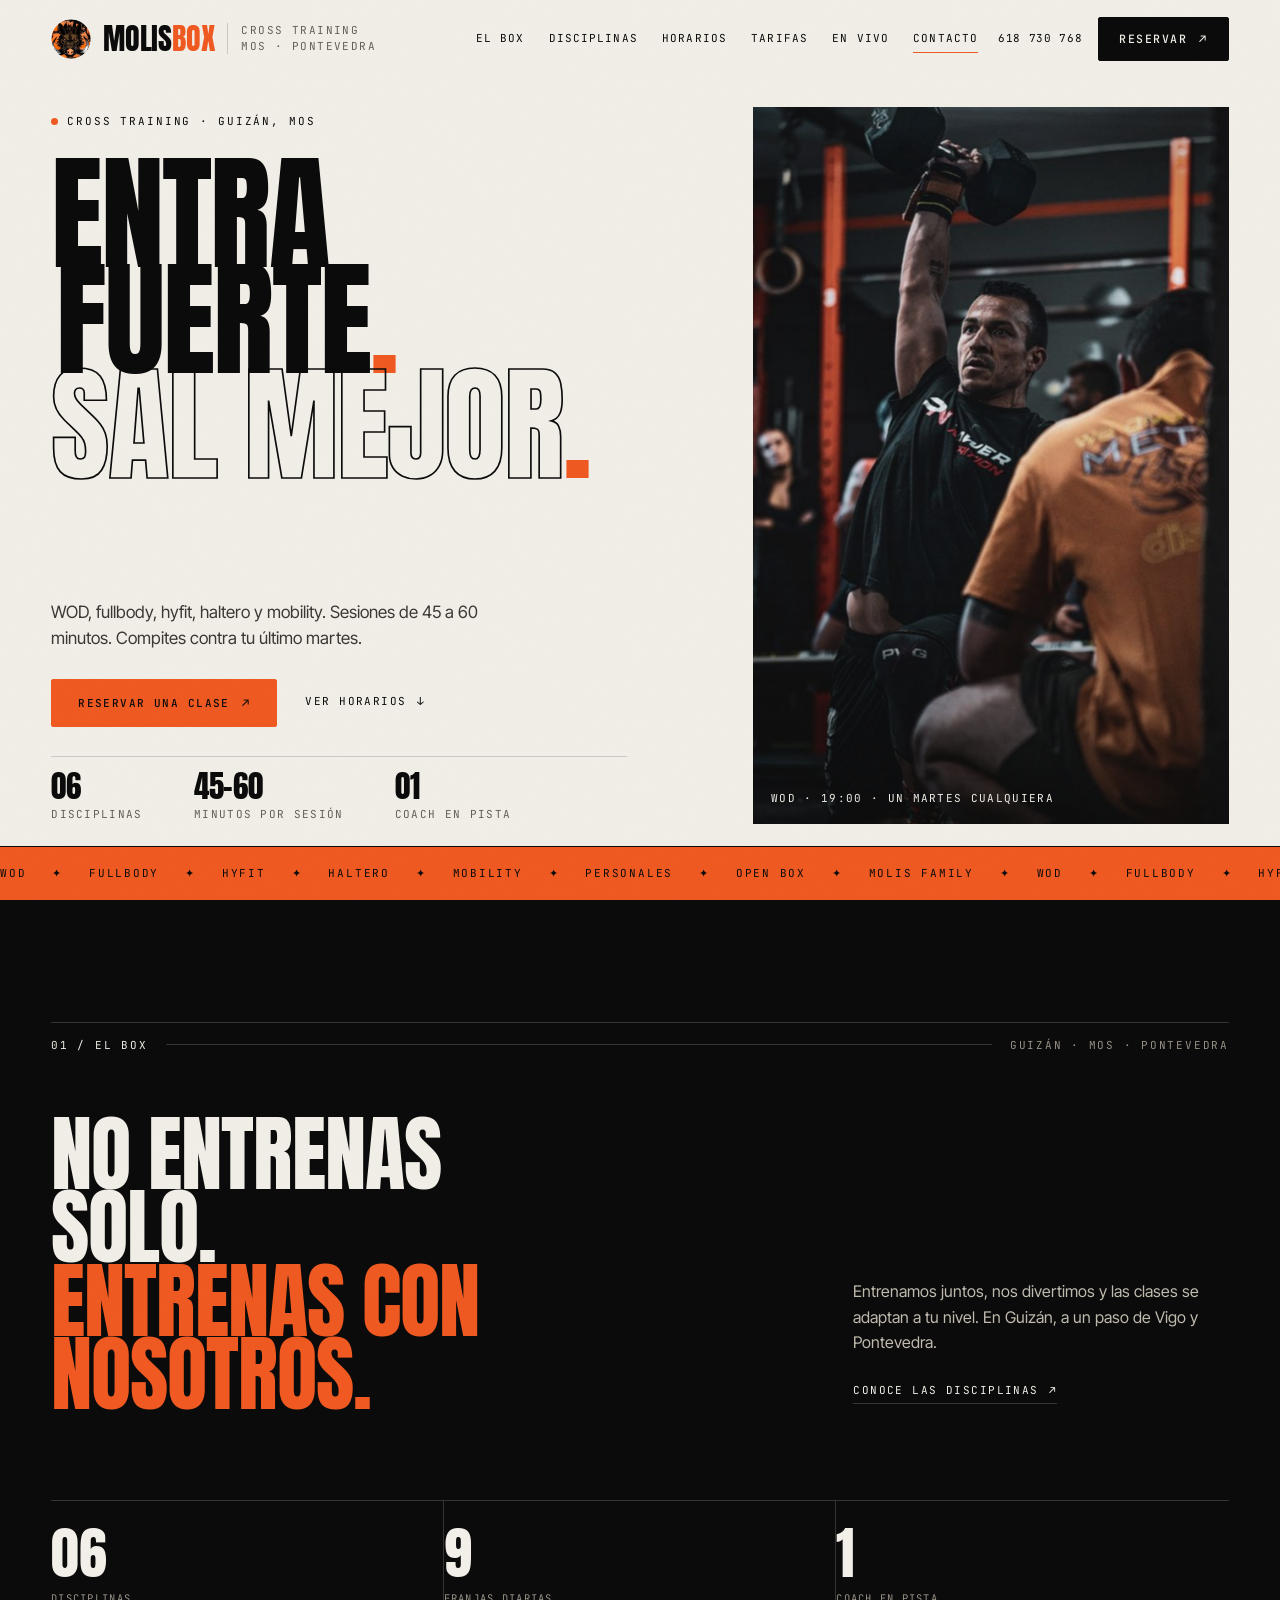
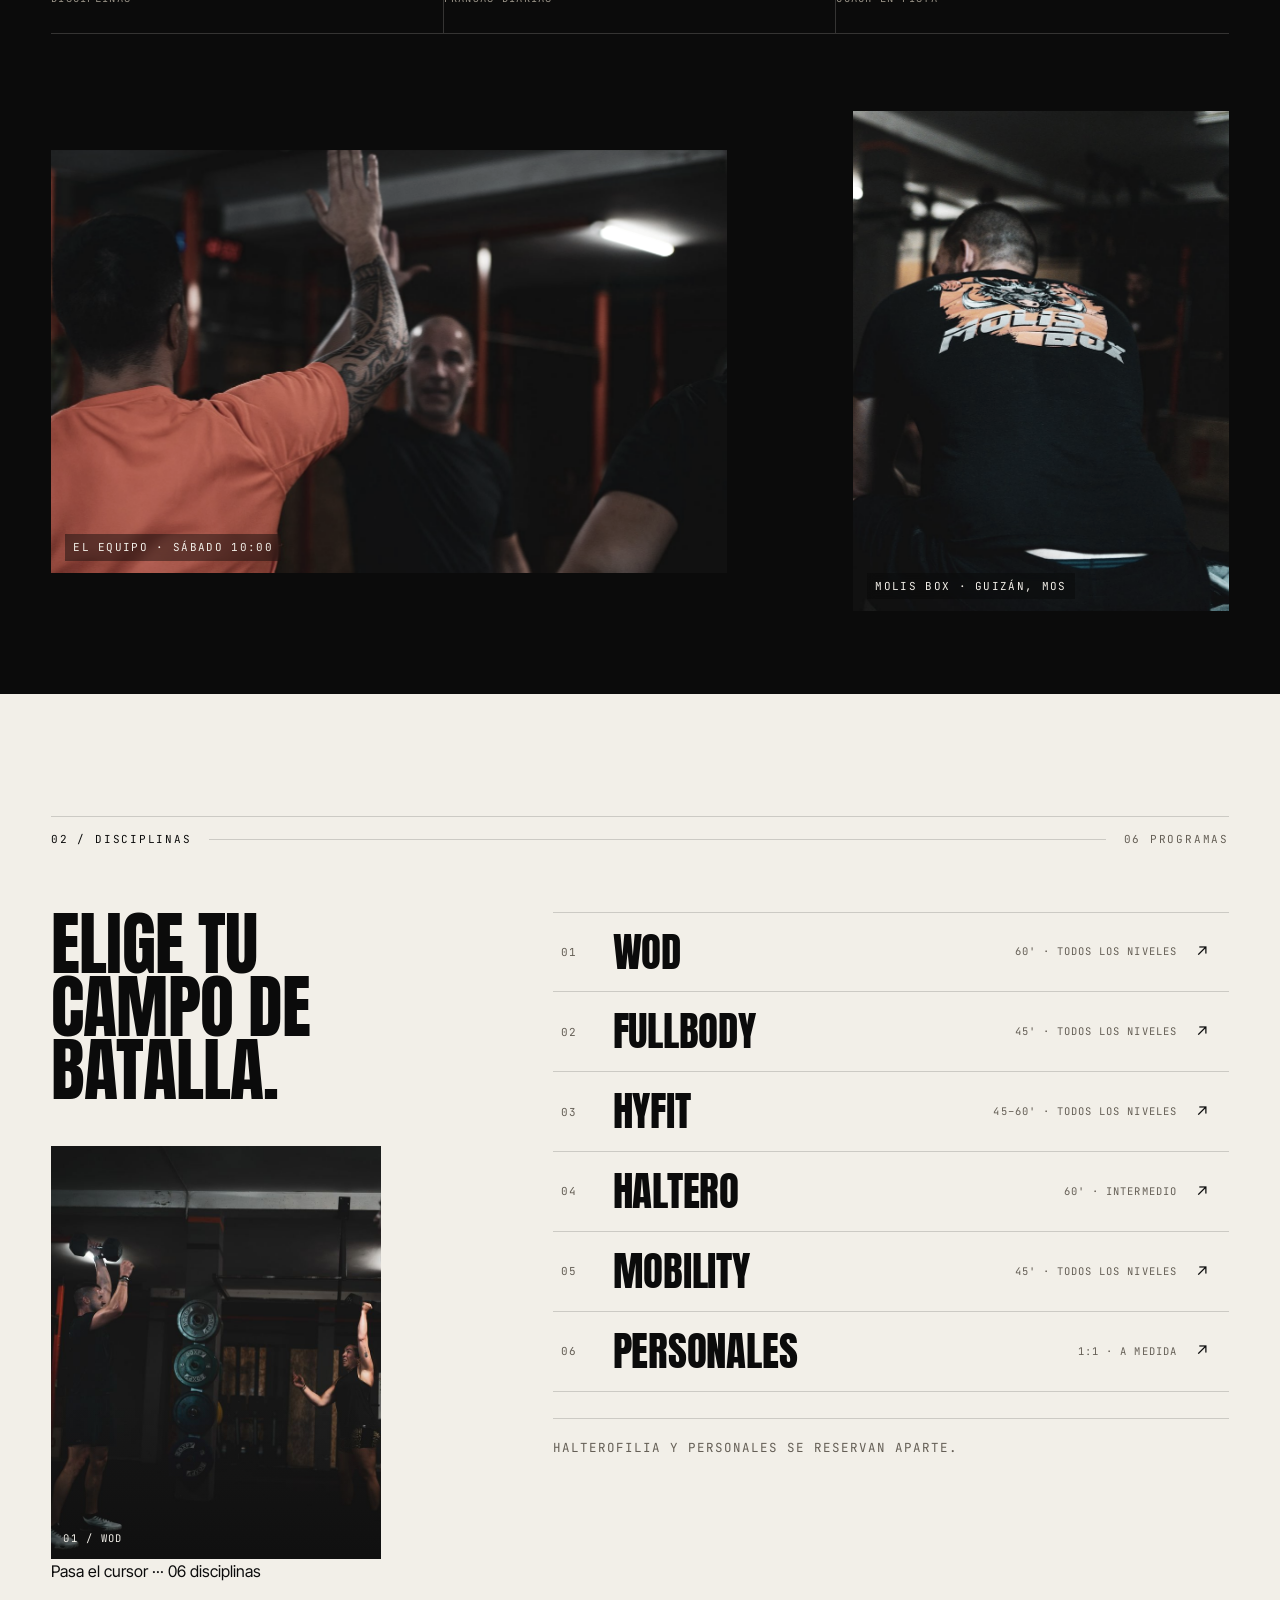
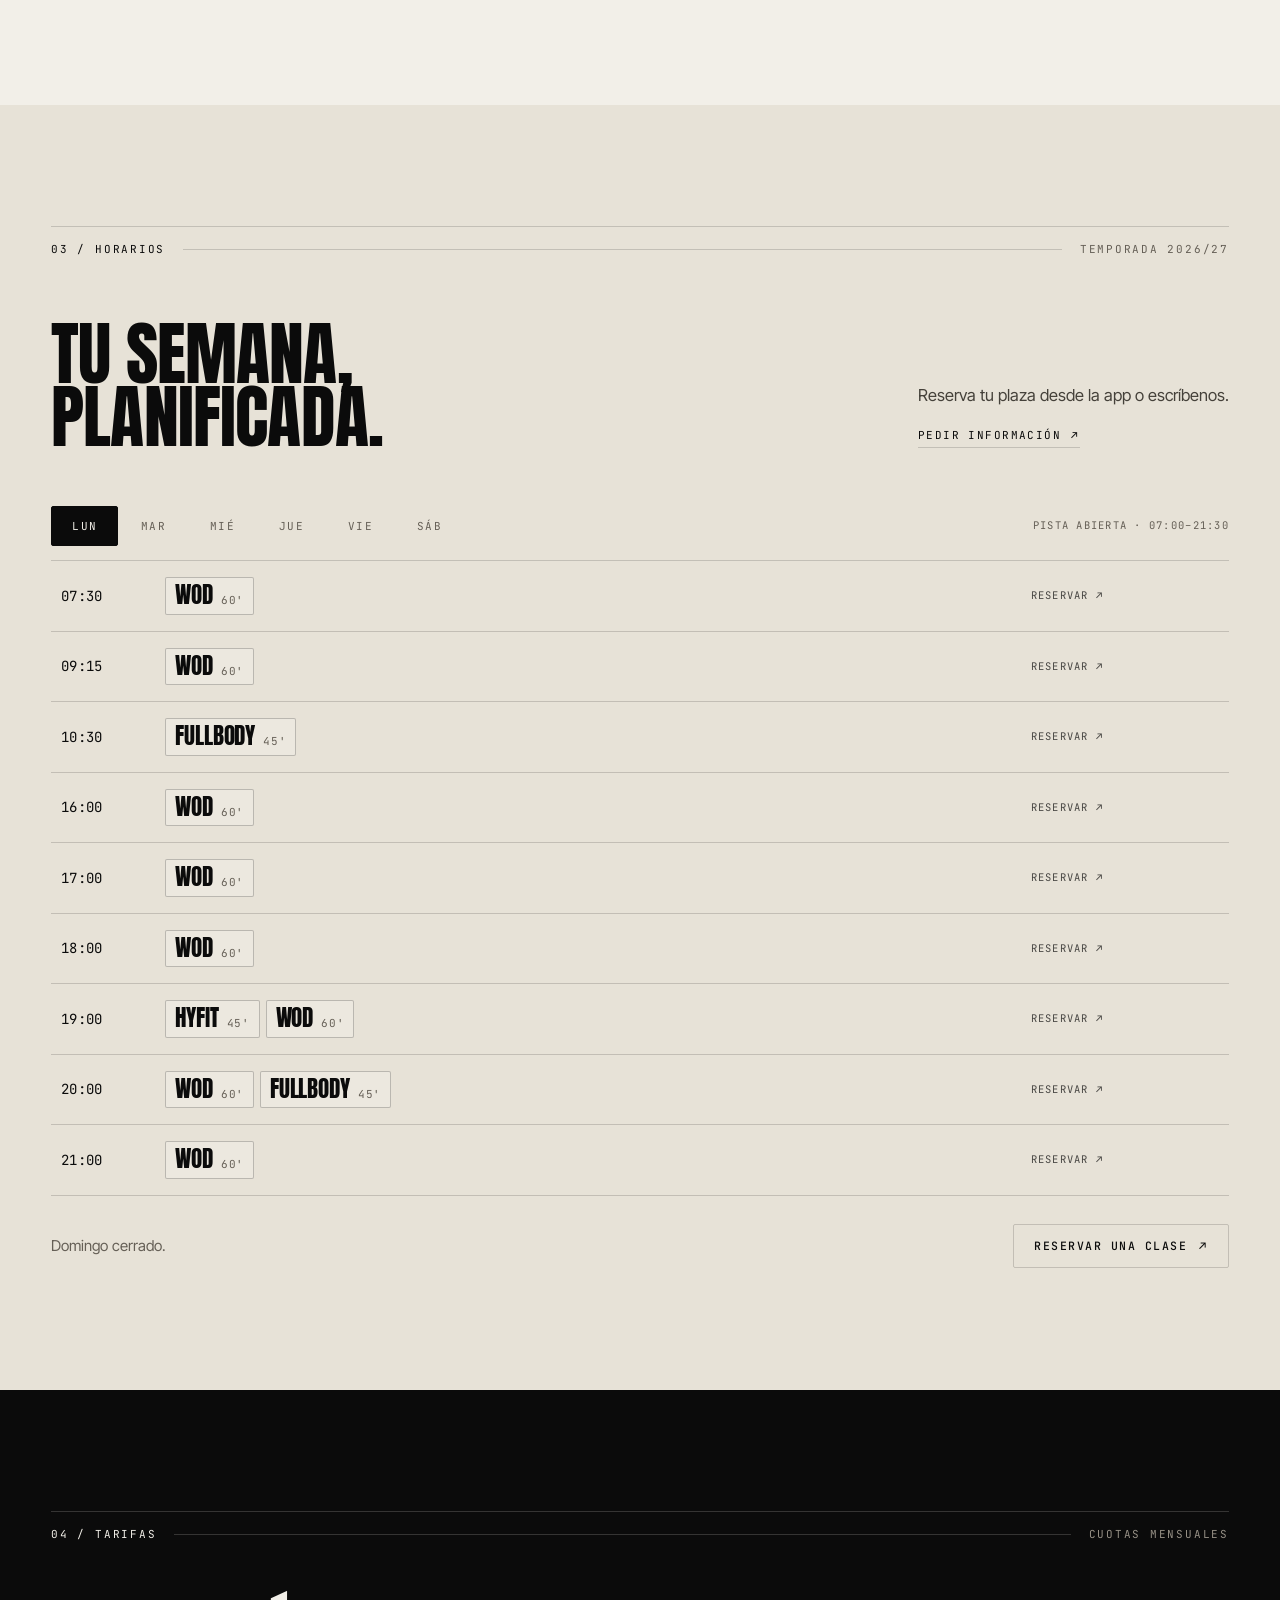
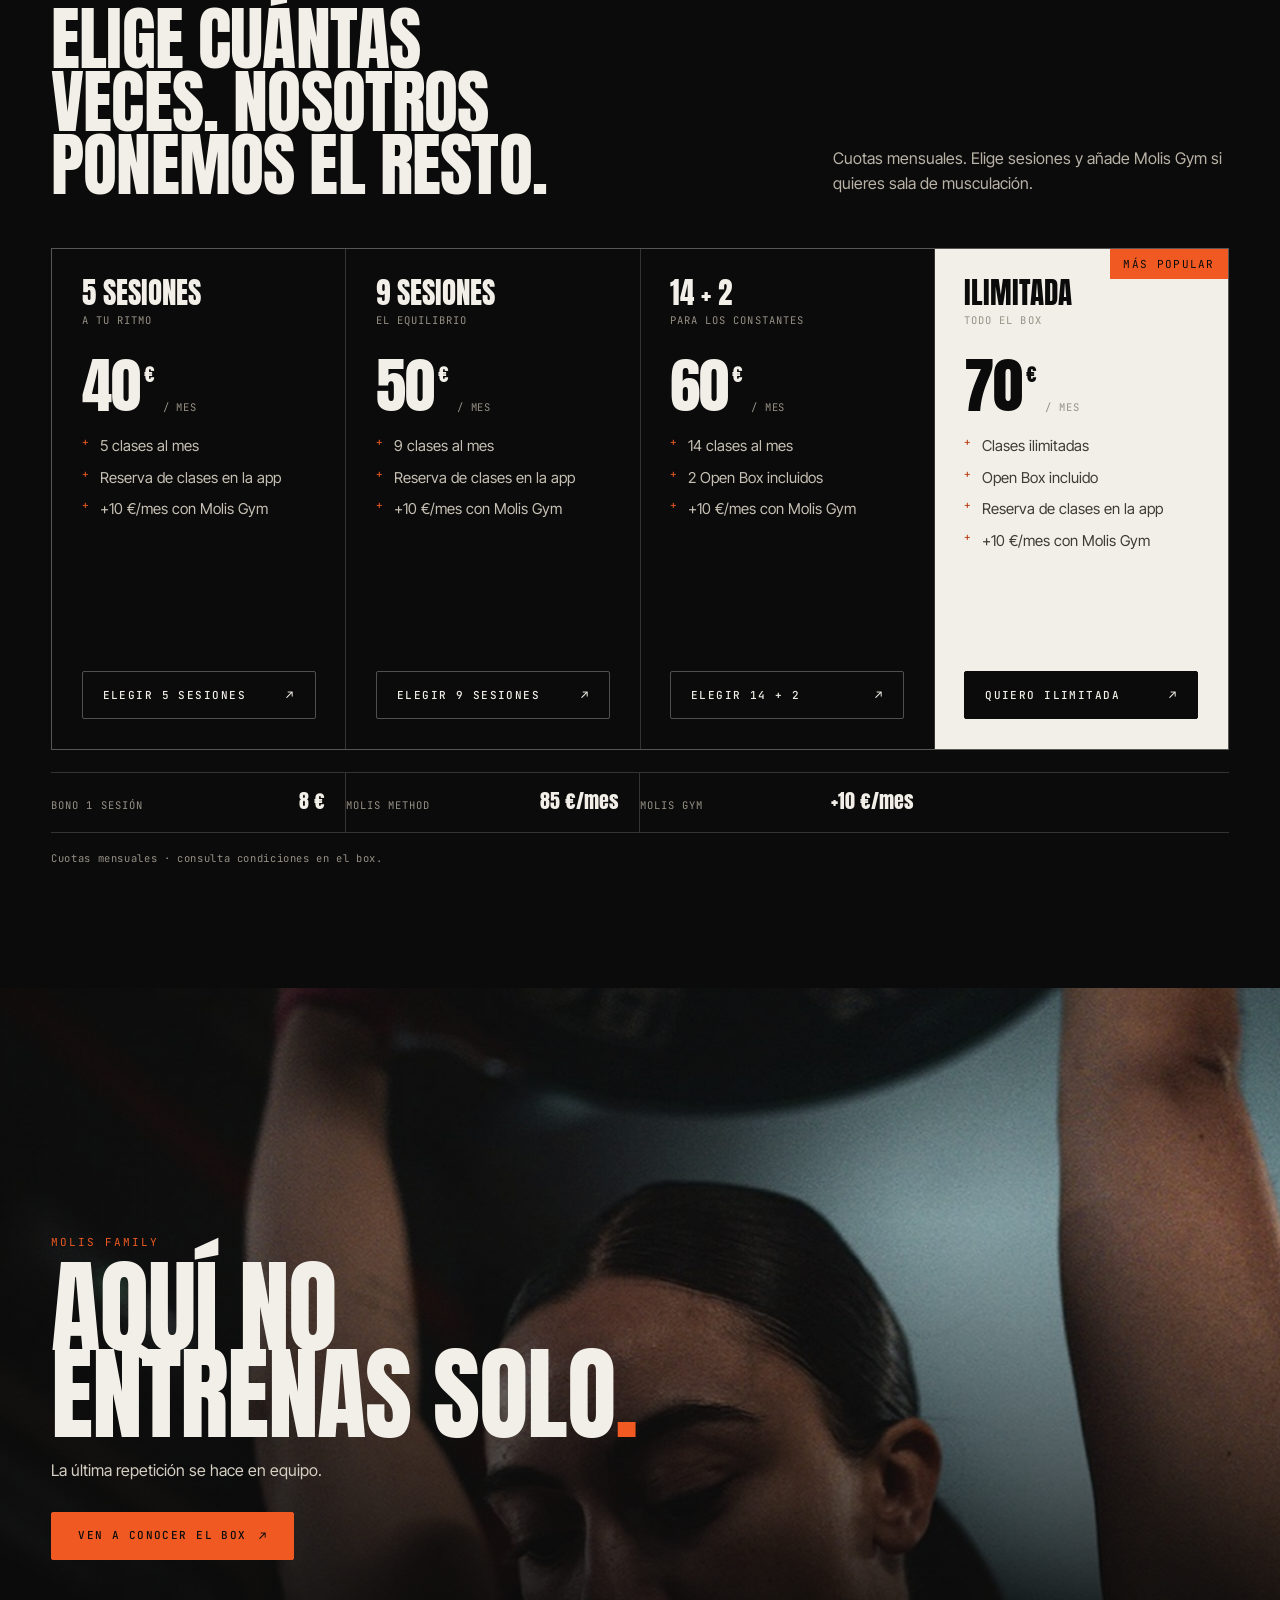
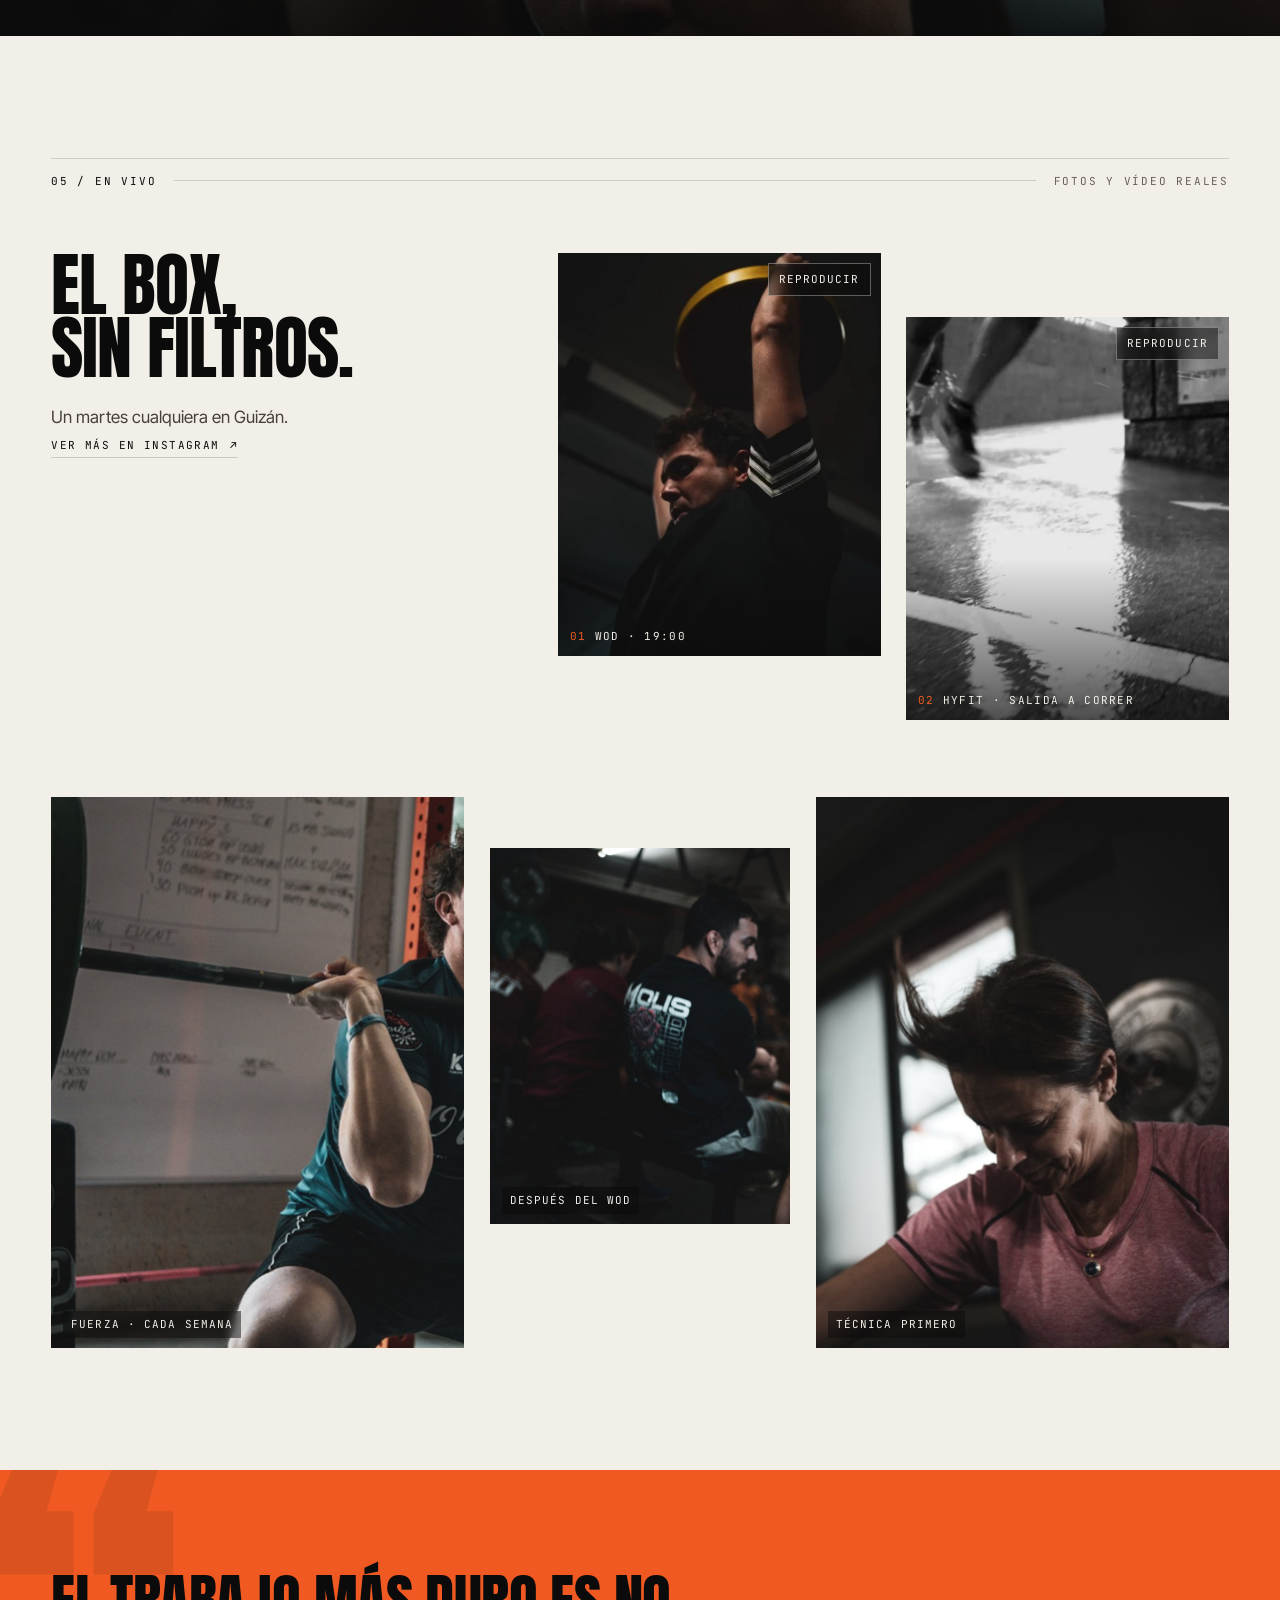
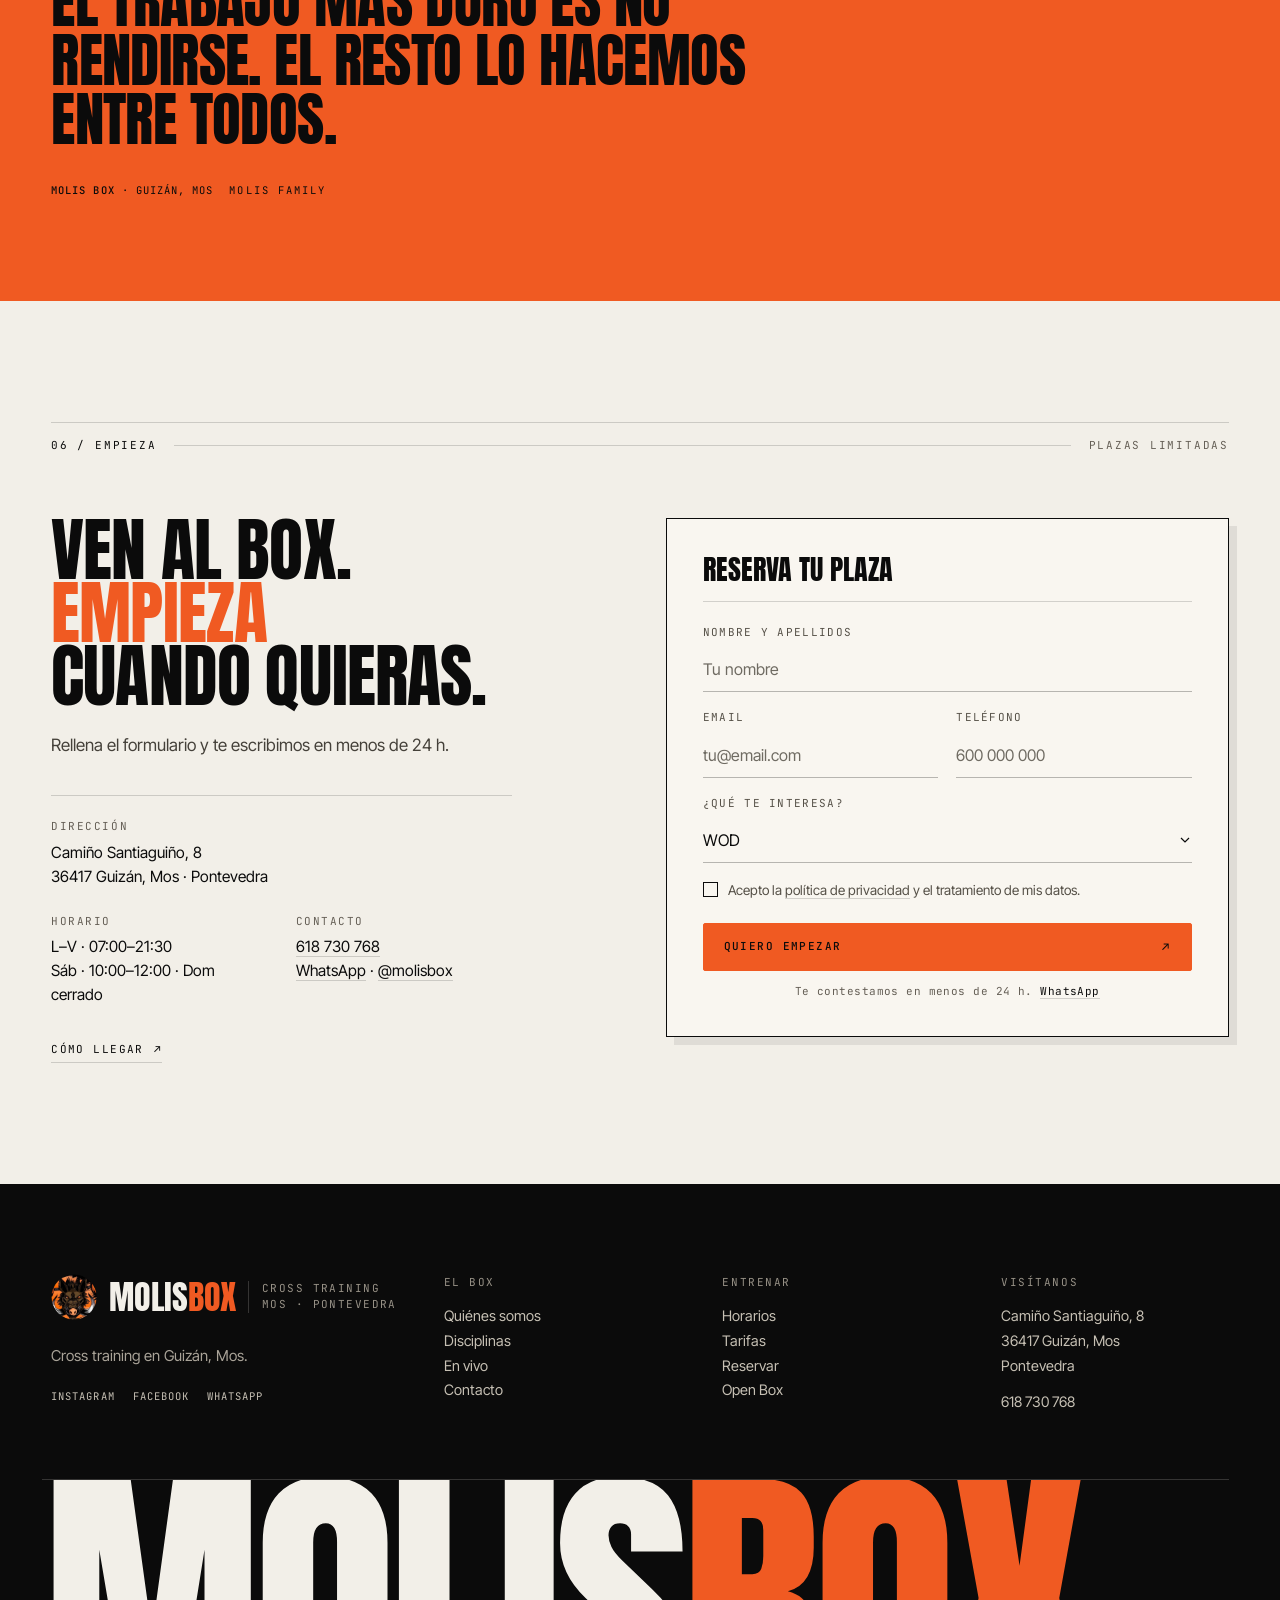
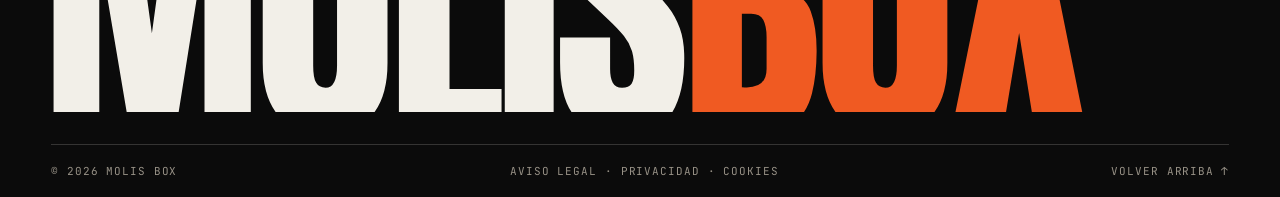
==== commit d5c895b5: "Aumenta tipografía, elimina relleno, añade privacidad.html y QA" ====
--- a/index.html
+++ b/index.html
@@ -4,7 +4,7 @@
   <meta charset="utf-8">
   <meta name="viewport" content="width=device-width, initial-scale=1">
   <title>Molis Box · Cross Training en Mos, Pontevedra</title>
-  <meta name="description" content="Box de cross training en Guizán, Mos (Pontevedra). WOD, Fullbody, Hyfit, Halterofilia, Mobility y entrenamiento personal. Primera clase gratis.">
+  <meta name="description" content="Box de cross training en Guizán, Mos (Pontevedra). WOD, Fullbody, Hyfit, Halterofilia, Mobility y entrenamiento personal.">
   <meta name="theme-color" content="#0b0b0b">
   <link rel="canonical" href="https://molisbox.com/">
 
@@ -12,7 +12,7 @@
   <meta property="og:type" content="website">
   <meta property="og:site_name" content="Molis Box">
   <meta property="og:title" content="Molis Box · Cross Training en Mos, Pontevedra">
-  <meta property="og:description" content="Entra fuerte. Sal mejor. WOD, Fullbody, Hyfit, Halterofilia y Mobility en Guizán, Mos. Primera clase gratis.">
+  <meta property="og:description" content="Entra fuerte. Sal mejor. WOD, Fullbody, Hyfit, Halterofilia y Mobility en Guizán, Mos.">
   <meta property="og:image" content="https://molisbox.com/assets/img/og.jpg">
   <meta property="og:url" content="https://molisbox.com/">
   <meta property="og:image:width" content="1200">
@@ -86,7 +86,7 @@
 
       <div class="nav__actions">
         <a class="nav__phone" href="tel:+34618730768">618 730 768</a>
-        <a class="btn btn--sm nav__cta" href="#contacto">Clase gratis <span class="btn__arrow" aria-hidden="true">↗</span></a>
+        <a class="btn btn--sm nav__cta" href="#contacto">Reservar <span class="btn__arrow" aria-hidden="true">↗</span></a>
         <button class="burger" id="burger" aria-label="Abrir menú" aria-expanded="false" aria-controls="menu">
           <span></span><span></span>
         </button>
@@ -108,7 +108,7 @@
       <a href="tel:+34618730768">618 730 768</a>
       <a href="https://wa.me/34618730768" target="_blank" rel="noopener">WhatsApp · Molis Box</a>
       <span>Camiño Santiaguiño, 8 · Guizán, Mos</span>
-      <a class="btn btn--accent" href="#contacto">Reserva tu clase gratis <span class="btn__arrow" aria-hidden="true">↗</span></a>
+      <a class="btn btn--accent" href="#contacto">Reservar una clase <span class="btn__arrow" aria-hidden="true">↗</span></a>
     </div>
   </div>
 
@@ -134,13 +134,12 @@
                alt="Atleta de Molis Box levantando una mancuerna sobre la cabeza en la pista del box"
                fetchpriority="high">
           <figcaption class="hero__caption">WOD · 19:00 · un martes cualquiera</figcaption>
-          <span class="hero__badge"><span class="pulse"></span>Primera clase gratis</span>
         </figure>
 
         <div class="hero__body">
           <p class="hero__lead">WOD, fullbody, hyfit, haltero y mobility. Sesiones de 45 a 60 minutos. Compites contra tu último martes.</p>
           <div class="hero__cta">
-            <a class="btn btn--accent" href="#contacto">Reserva tu clase gratis <span class="btn__arrow" aria-hidden="true">↗</span></a>
+            <a class="btn btn--accent" href="#contacto">Reservar una clase <span class="btn__arrow" aria-hidden="true">↗</span></a>
             <a class="link-arrow" href="#horarios">Ver horarios <span aria-hidden="true">↓</span></a>
           </div>
           <dl class="hero__stats">
@@ -346,15 +345,6 @@
           <p class="pricing__intro reveal" style="--d:.08s">Cuotas mensuales. Elige sesiones y añade Molis Gym si quieres sala de musculación.</p>
         </div>
 
-        <div class="trial reveal">
-          <div class="trial__copy">
-            <span class="trial__tag">¿Es tu primera vez?</span>
-            <p>Ven a probar una clase. Sin compromiso.</p>
-          </div>
-          <div class="trial__price"><span>0 €</span><small>primera clase</small></div>
-          <a class="btn btn--accent btn--sm" href="#contacto">Reservar prueba <span class="btn__arrow" aria-hidden="true">↗</span></a>
-        </div>
-
         <div class="plans">
           <article class="plan reveal">
             <div class="plan__head">
@@ -419,7 +409,6 @@
           <li><span>Bono 1 sesión</span><strong>8 €</strong></li>
           <li><span>Molis Method</span><strong>85 €/mes</strong></li>
           <li><span>Molis Gym</span><strong>+10 €/mes</strong></li>
-          <li><span>Clase de prueba</span><strong>0 €</strong></li>
         </ul>
         <p class="pricing__note">Cuotas mensuales · consulta condiciones en el box.</p>
       </div>
@@ -516,8 +505,8 @@
 
         <div class="contact__grid">
           <div class="contact__copy">
-            <h2 class="display reveal">Primera clase<br><em>gratis.</em><br>De verdad.</h2>
-            <p class="contact__lead reveal" style="--d:.08s">Rellena el formulario y te escribimos en menos de 24 h. Sin compromiso.</p>
+            <h2 class="display reveal">Ven al box.<br><em>Empieza</em><br>cuando quieras.</h2>
+            <p class="contact__lead reveal" style="--d:.08s">Rellena el formulario y te escribimos en menos de 24 h.</p>
 
             <dl class="contact__info">
               <div>
@@ -534,14 +523,13 @@
               </div>
             </dl>
 
-            <a class="link-arrow" href="https://maps.google.com/?q=Cami%C3%B1o+Santiagui%C3%B1o+8+Guizan+Mos+Pontevedra" target="_blank" rel="noopener">Cómo llegar <span aria-hidden="true">↗</span></a>
+            <a class="link-arrow" href="https://maps.google.com/?q=Molis+Box" target="_blank" rel="noopener">Cómo llegar <span aria-hidden="true">↗</span></a>
           </div>
 
           <div class="contact__form reveal" style="--d:.12s">
             <form id="trialForm" novalidate>
               <div class="form__head">
-                <p class="form__title">Reserva tu clase de prueba</p>
-                <span class="form__free">0 €</span>
+                <p class="form__title">Reserva tu plaza</p>
               </div>
 
               <div class="field">
@@ -564,7 +552,7 @@
               </div>
 
               <div class="field">
-                <label for="goal">¿Qué te apetece probar?</label>
+                <label for="goal">¿Qué te interesa?</label>
                 <select id="goal" name="goal">
                   <option value="wod">WOD</option>
                   <option value="fullbody">Fullbody</option>
@@ -581,7 +569,7 @@
                 <span class="field__error" aria-live="polite"></span>
               </div>
 
-              <button class="btn btn--accent btn--block form__submit" type="submit">Quiero mi clase gratis <span class="btn__arrow" aria-hidden="true">↗</span></button>
+              <button class="btn btn--accent btn--block form__submit" type="submit">Quiero empezar <span class="btn__arrow" aria-hidden="true">↗</span></button>
               <p class="form__note">Te contestamos en menos de 24 h. <a href="https://wa.me/34618730768" target="_blank" rel="noopener">WhatsApp</a></p>
 
               <div class="form__success" id="formSuccess" hidden>
@@ -626,7 +614,7 @@
           <h4>Entrenar</h4>
           <a href="#horarios">Horarios</a>
           <a href="#precios">Tarifas</a>
-          <a href="#contacto">Prueba gratis</a>
+          <a href="#contacto">Reservar</a>
           <a href="#horarios">Open Box</a>
         </nav>
 
@@ -649,7 +637,7 @@
 
   <!-- Mobile sticky CTA -->
   <div class="mobile-cta">
-    <a class="mobile-cta__main" href="#contacto">Clase de prueba gratis <span aria-hidden="true">↗</span></a>
+    <a class="mobile-cta__main" href="#contacto">Reservar clase <span aria-hidden="true">↗</span></a>
     <a class="mobile-cta__call" href="tel:+34618730768" aria-label="Llamar a Molis Box">Llamar</a>
   </div>
 
--- a/assets/css/styles.css
+++ b/assets/css/styles.css
@@ -487,41 +487,6 @@
   text-transform: uppercase;
   color: var(--bone);
 }
-.hero__badge {
-  position: absolute;
-  top: 18px;
-  left: 18px;
-  z-index: 2;
-  display: inline-flex;
-  align-items: center;
-  gap: 8px;
-  padding: 8px 11px;
-  background: var(--bone);
-  color: var(--ink);
-  font-family: var(--font-mono);
-  font-size: 10.5px;
-  letter-spacing: 0.12em;
-  text-transform: uppercase;
-}
-.pulse {
-  width: 6px;
-  height: 6px;
-  border-radius: 50%;
-  background: var(--accent);
-  position: relative;
-}
-.pulse::after {
-  content: "";
-  position: absolute;
-  inset: -3px;
-  border-radius: 50%;
-  border: 1px solid var(--accent);
-  animation: pulse 2.4s ease-out infinite;
-}
-@keyframes pulse {
-  0% { transform: scale(0.7); opacity: 1; }
-  70%, 100% { transform: scale(1.9); opacity: 0; }
-}
 
 .hero__title {
   margin-top: clamp(20px, 3.4vh, 36px);
@@ -1006,43 +971,6 @@
   font-size: 16px;
   line-height: 1.6;
   color: #b9b3a7;
-}
-
-.trial {
-  display: grid;
-  grid-template-columns: minmax(0, 1fr) auto auto;
-  align-items: center;
-  gap: 28px;
-  padding: 22px 24px;
-  border: 1px solid var(--line-light);
-  background: rgba(242, 239, 232, 0.03);
-  margin-bottom: 22px;
-}
-.trial__tag {
-  display: inline-block;
-  margin-bottom: 7px;
-  font-family: var(--font-mono);
-  font-size: 11px;
-  letter-spacing: 0.14em;
-  text-transform: uppercase;
-  color: var(--accent);
-}
-.trial__copy p { max-width: 62ch; font-size: 16px; line-height: 1.55; color: #c9c3b7; }
-.trial__price { text-align: right; }
-.trial__price span {
-  display: block;
-  font-family: var(--font-display);
-  font-size: 30px;
-  line-height: 1;
-}
-.trial__price small {
-  display: block;
-  margin-top: 3px;
-  font-family: var(--font-mono);
-  font-size: 11px;
-  letter-spacing: 0.1em;
-  text-transform: uppercase;
-  color: var(--muted);
 }
 
 .plans {
@@ -1449,13 +1377,6 @@
   line-height: 1;
   text-transform: uppercase;
 }
-.form__free {
-  padding: 5px 9px;
-  background: var(--accent);
-  font-family: var(--font-mono);
-  font-size: 11px;
-  letter-spacing: 0.1em;
-}
 .field { display: flex; flex-direction: column; gap: 7px; margin-bottom: 17px; }
 .field label {
   font-family: var(--font-mono);
@@ -1847,8 +1768,6 @@
   .classes__preview { max-width: 290px; }
   .plans { grid-template-columns: repeat(2, minmax(0, 1fr)); }
   .plan { min-height: 0; }
-  .trial { grid-template-columns: 1fr auto; }
-  .trial .btn { grid-column: 1 / -1; justify-self: start; }
 }
 
 @media (max-width: 1100px) {
@@ -2043,10 +1962,6 @@
   .slot__class b { font-size: 1.15rem; }
   .slot__class em { display: none; }
 
-  .trial { grid-template-columns: 1fr; gap: 14px; padding: 18px; }
-  .trial__price { text-align: left; }
-  .trial .btn { justify-self: stretch; }
-
   .plans { grid-template-columns: 1fr; }
   .plans .plan--featured { order: -1; }
   .extras { grid-template-columns: 1fr 1fr; }
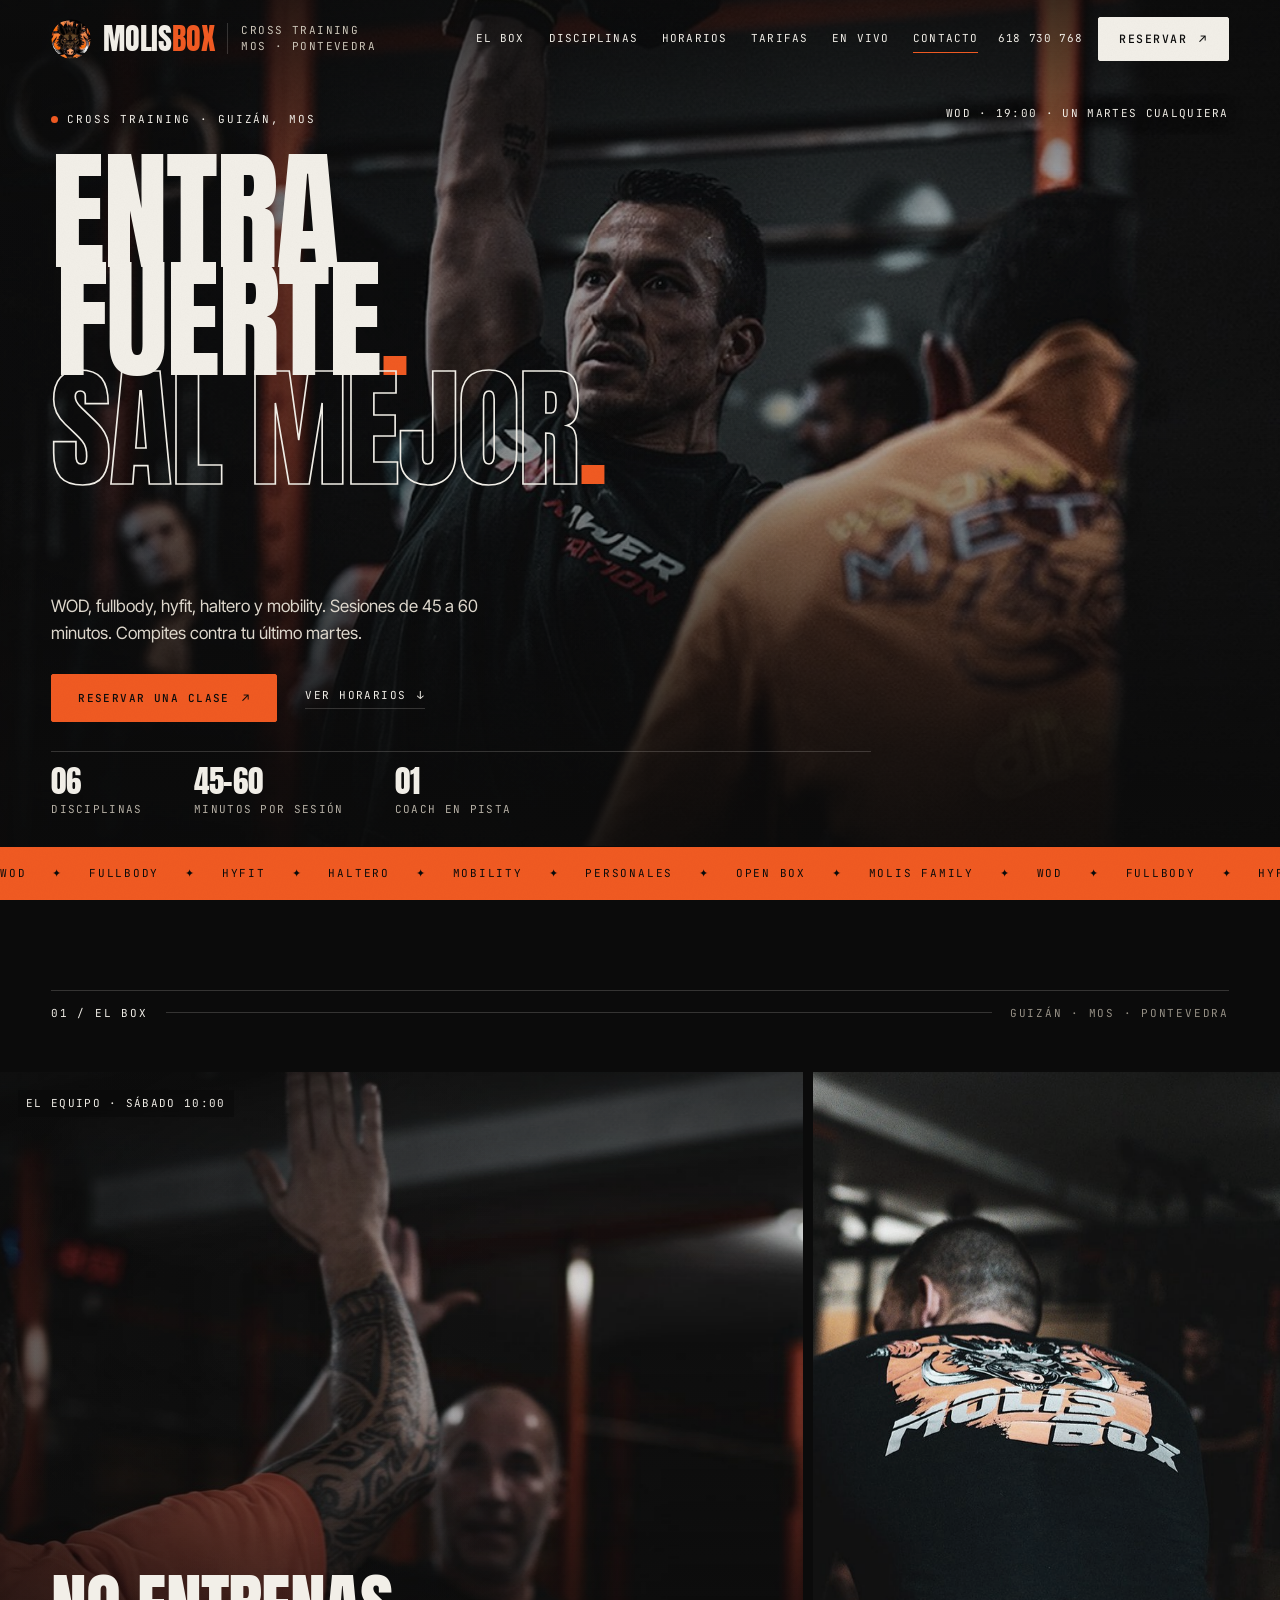
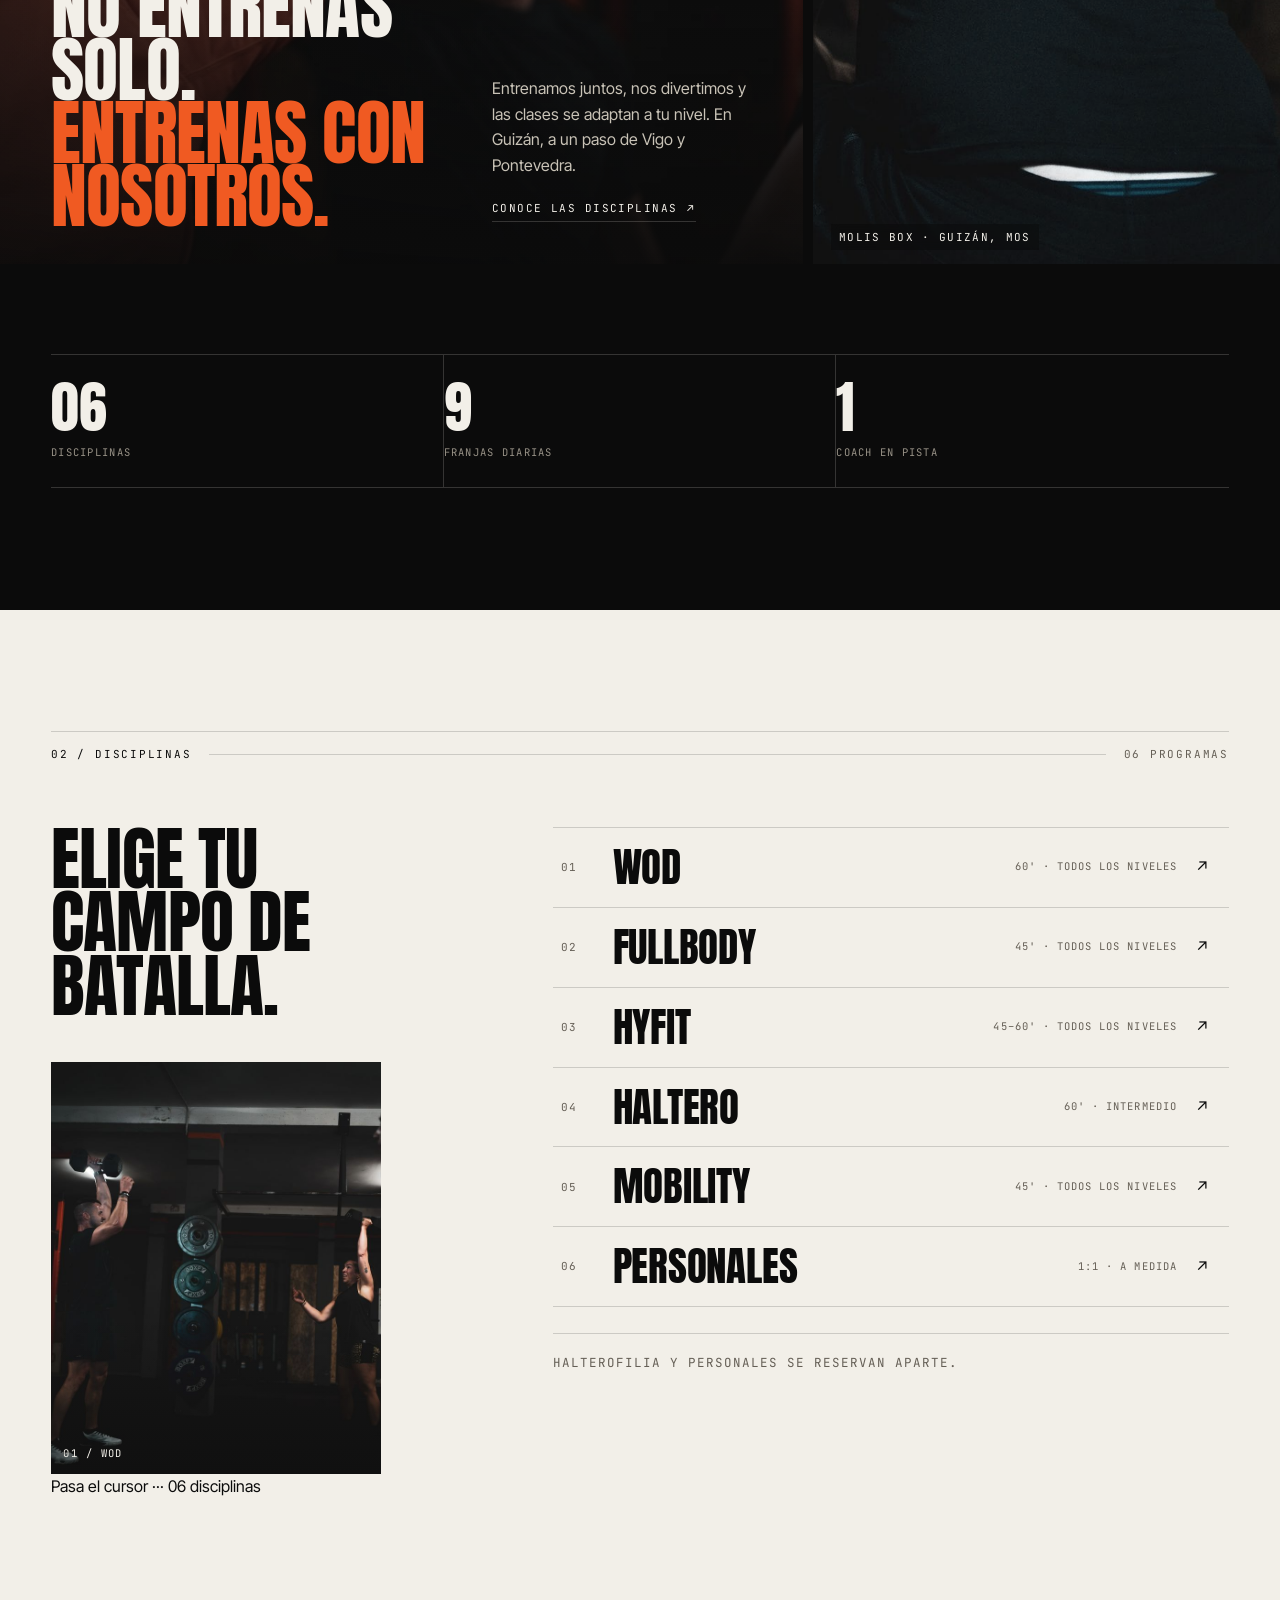
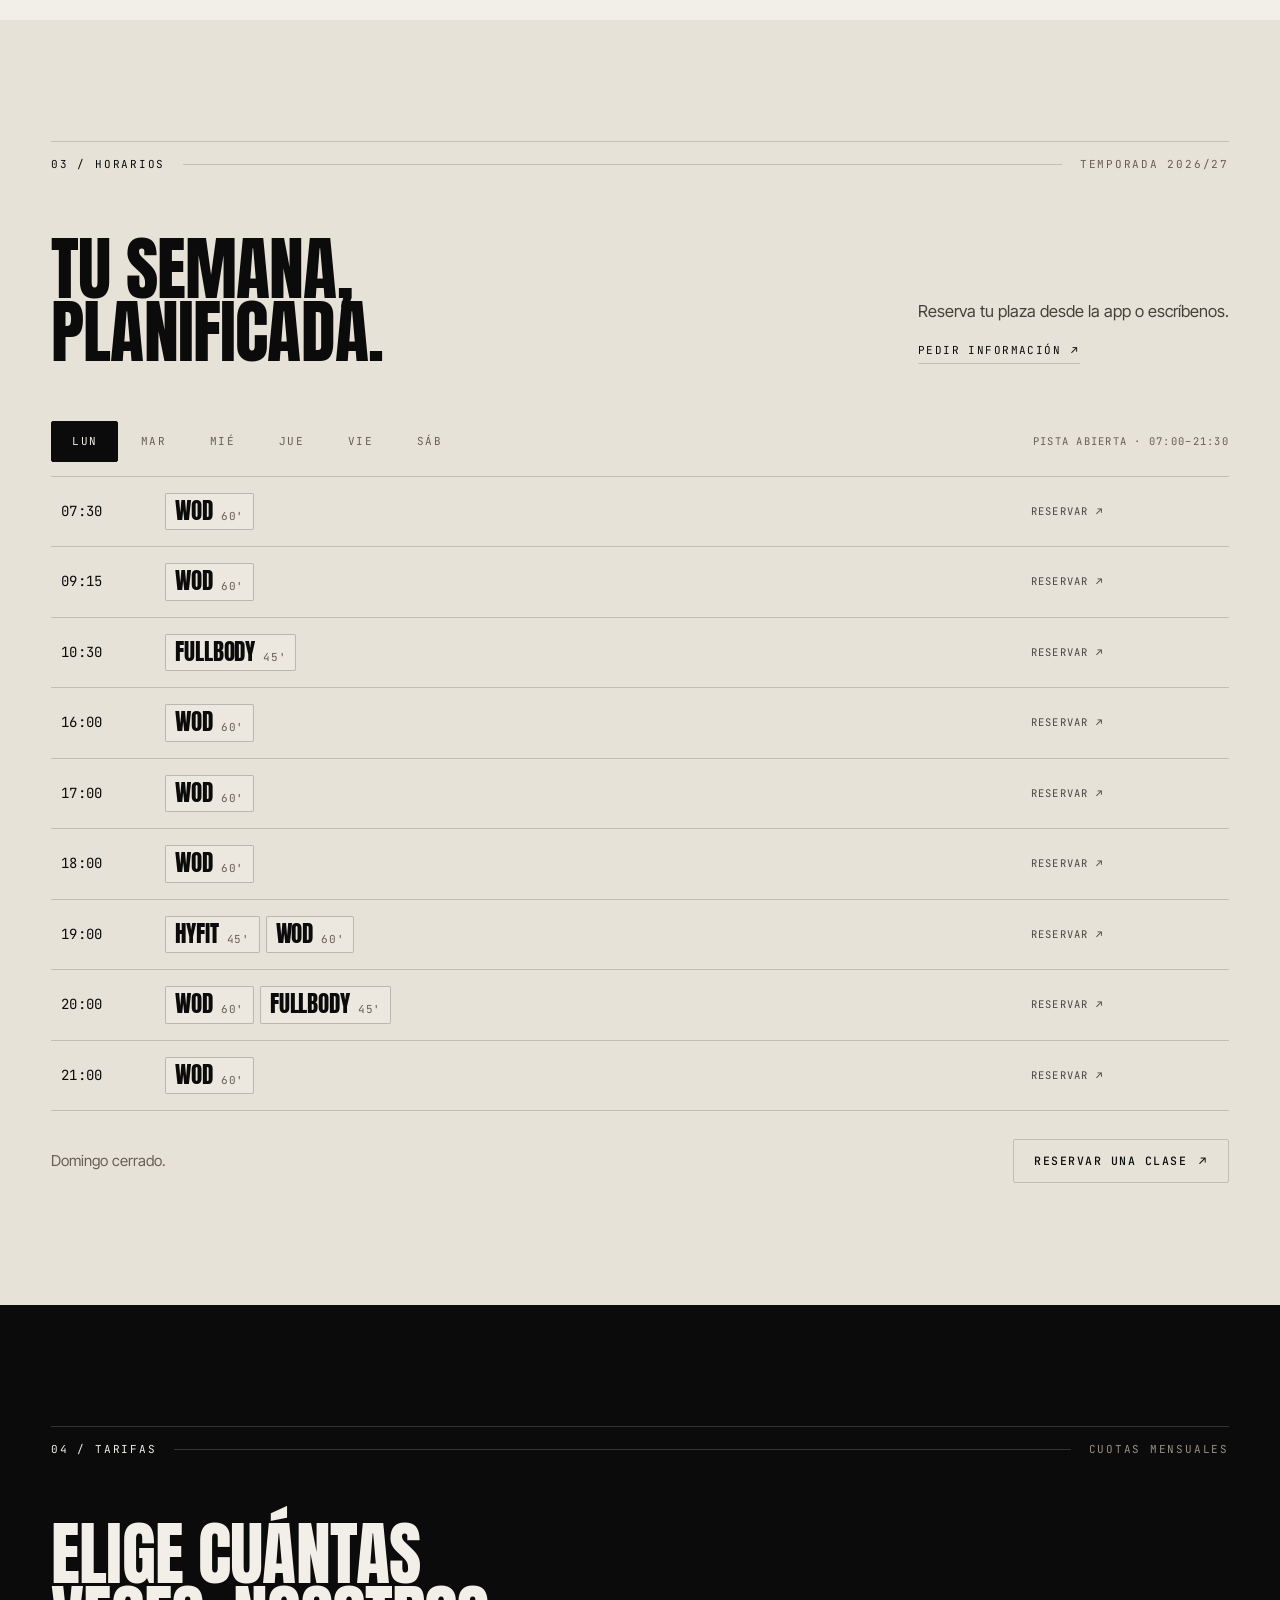
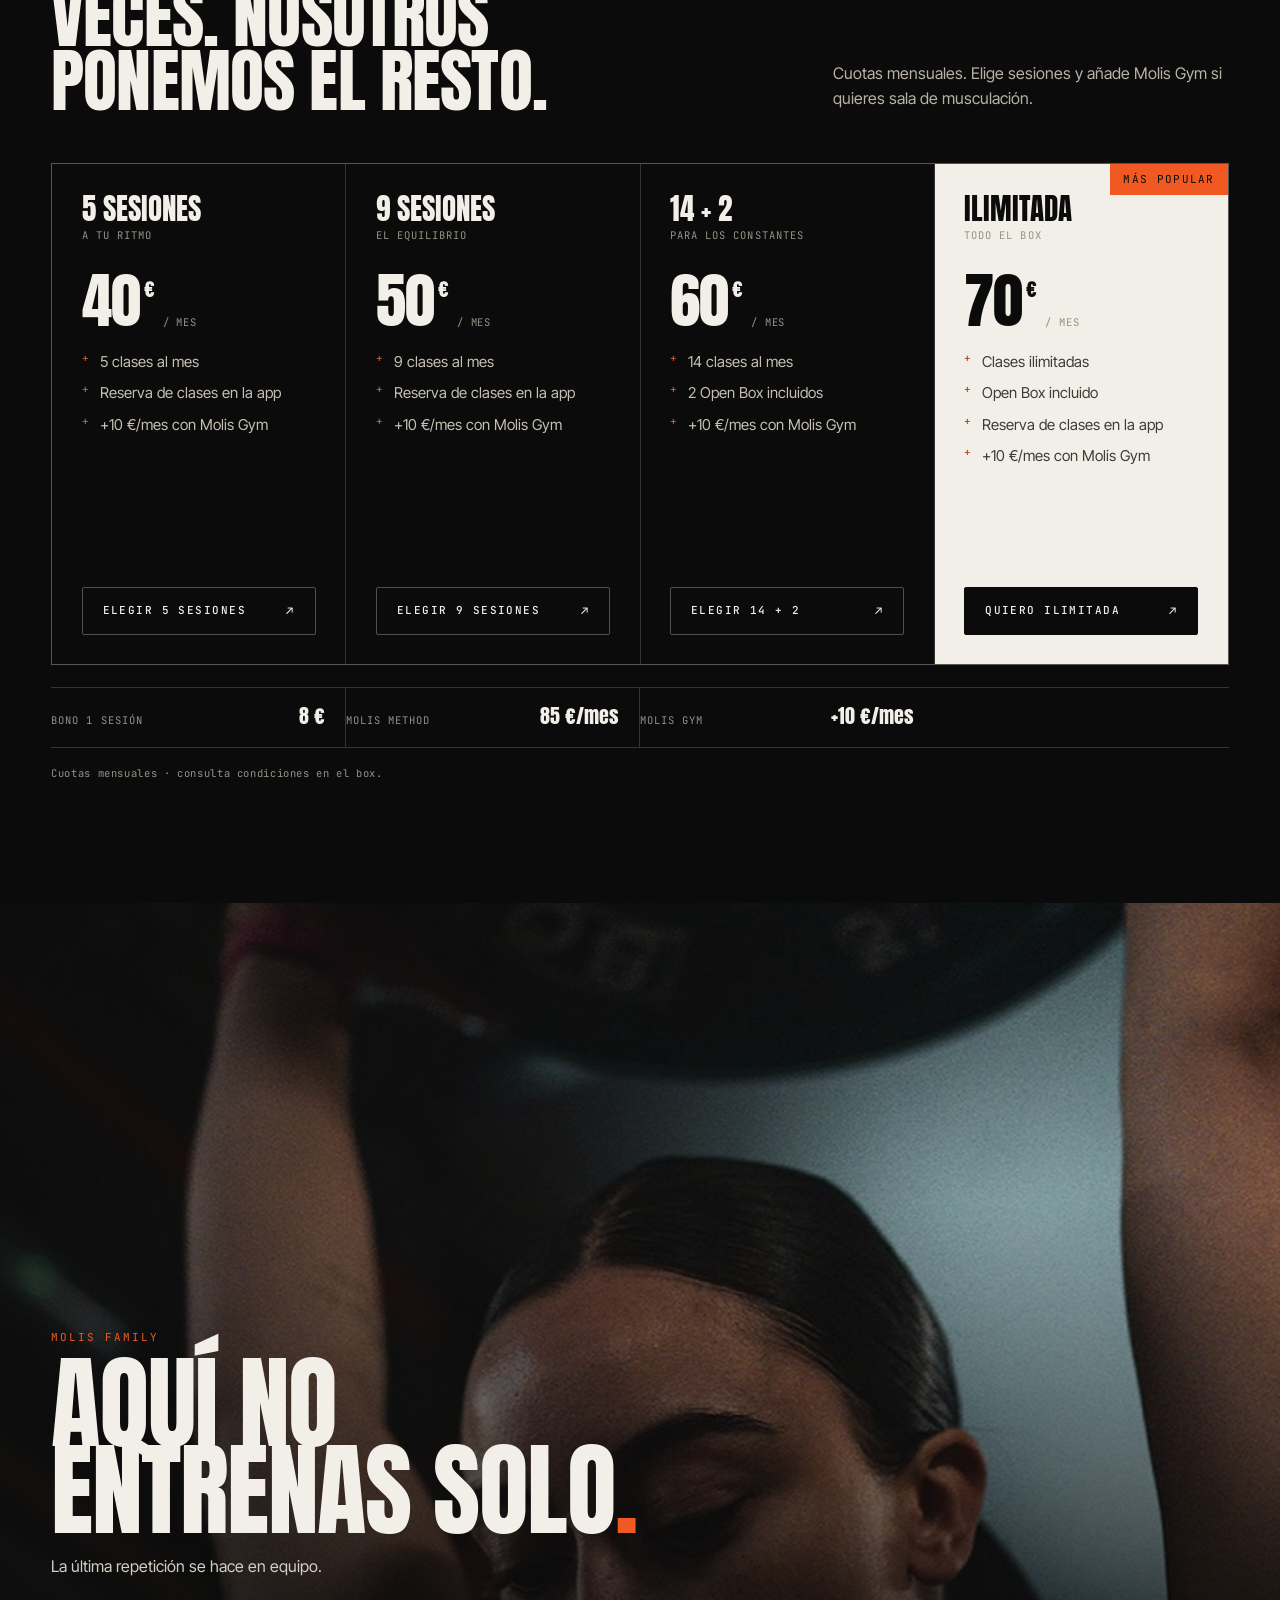
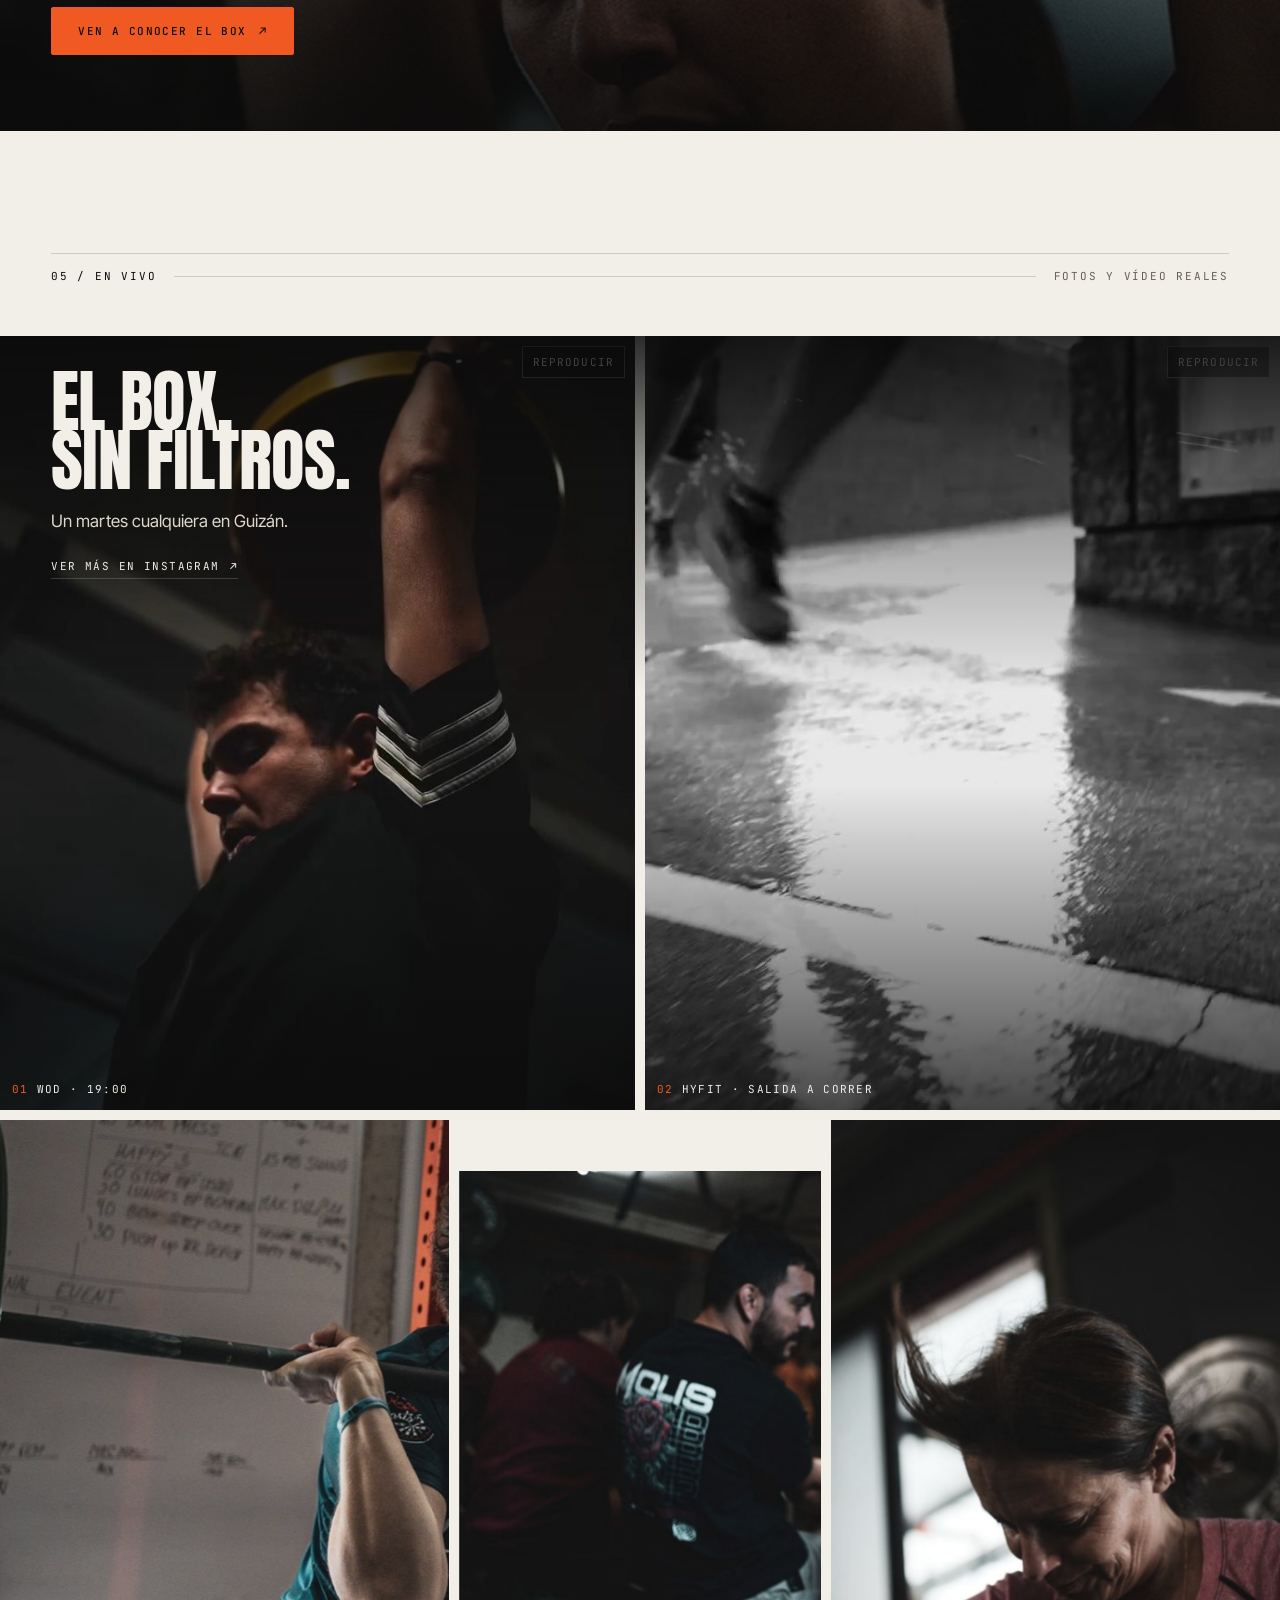
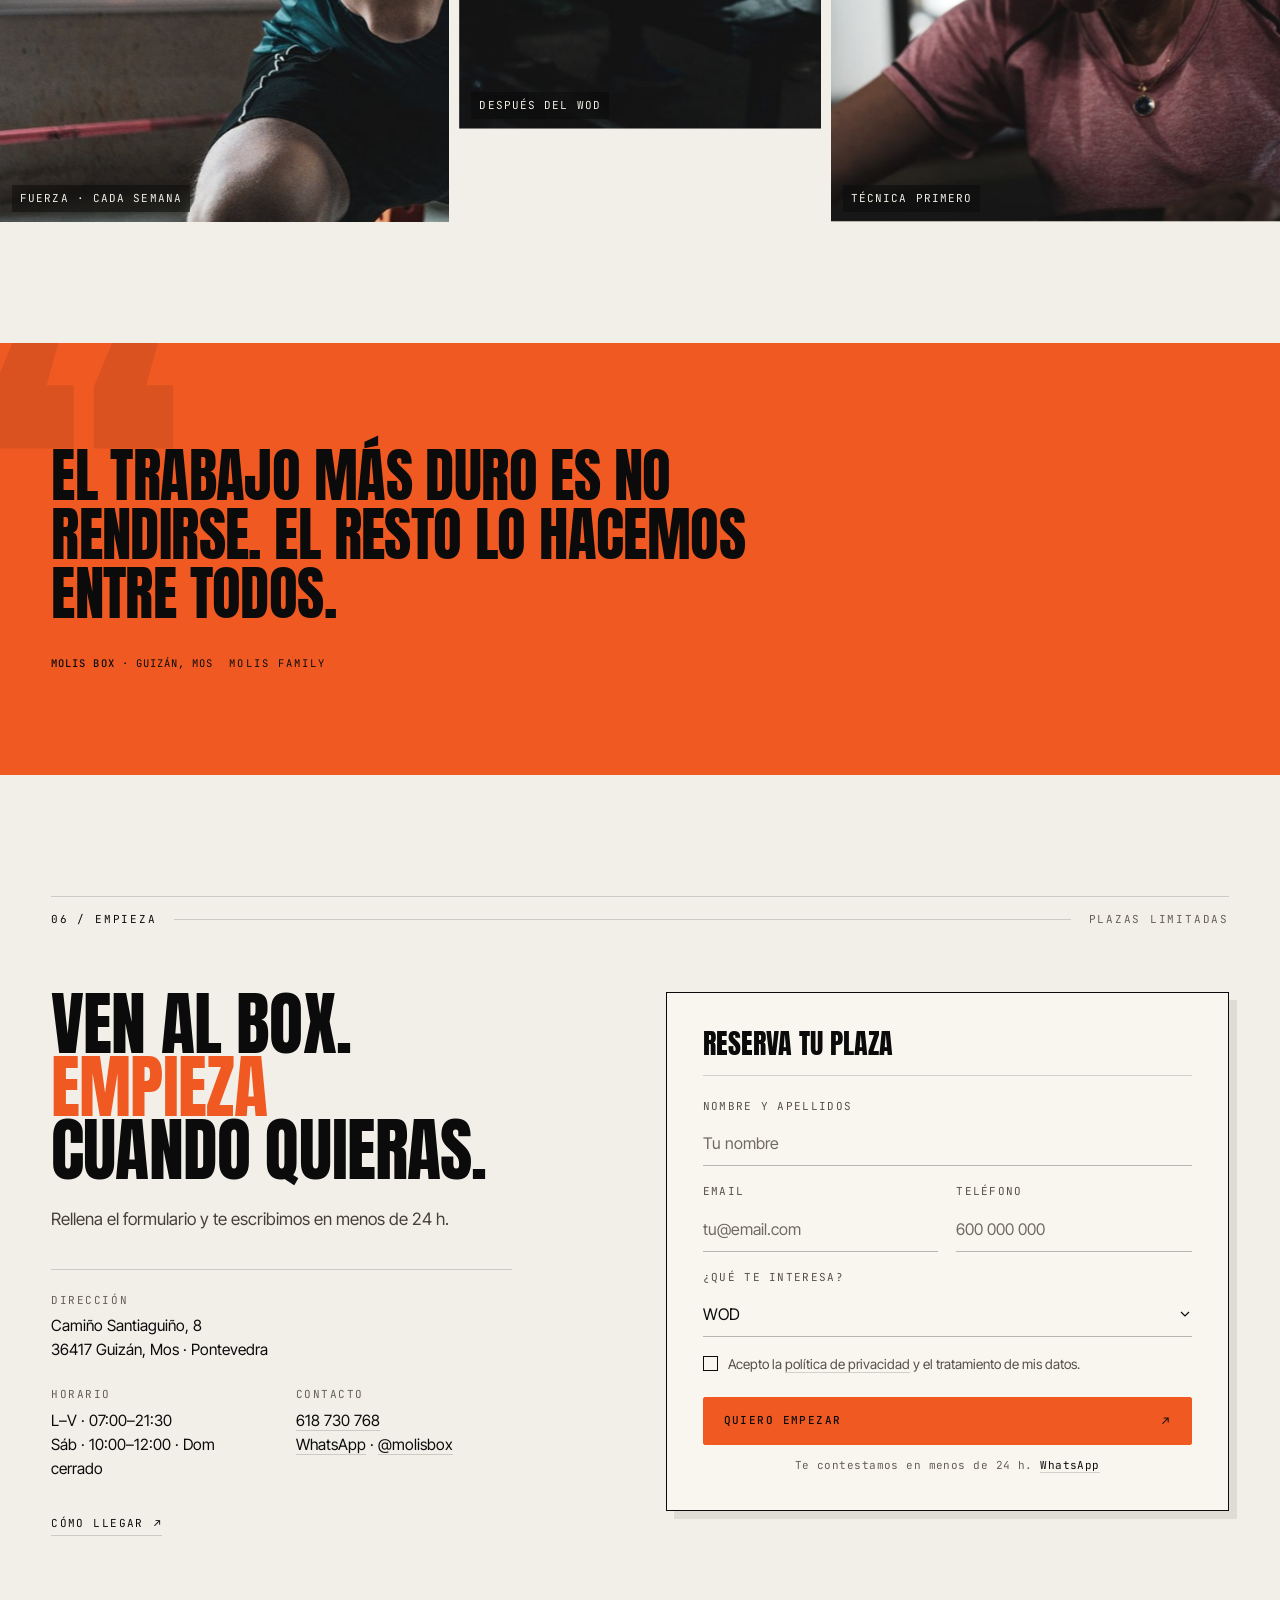
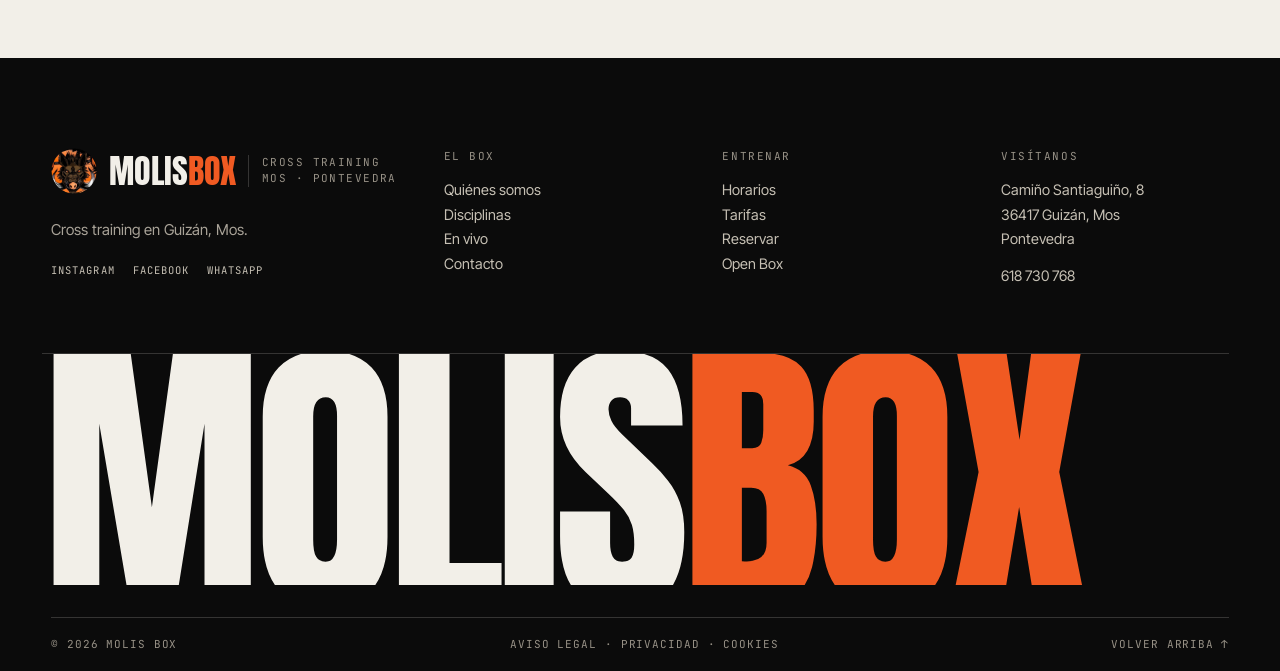
==== commit 155a227b: "Medios a pantalla completa con texto integrado" ====
--- a/index.html
+++ b/index.html
@@ -67,7 +67,7 @@
   <a class="skip-link" href="#main">Saltar al contenido</a>
 
   <!-- ============ HEADER ============ -->
-  <header class="nav" id="nav">
+  <header class="nav nav--hero" id="nav">
     <div class="nav__inner wrap">
       <a class="logo" href="#top" aria-label="Molis Box — inicio">
         <img class="logo__mark" src="assets/img/logo-mark.webp" alt="" width="40" height="40">
@@ -126,16 +126,6 @@
           </h1>
         </div>
 
-        <figure class="hero__media parallax" data-parallax="0.16">
-          <img src="assets/img/hero.jpg"
-               srcset="assets/img/hero-720.jpg 720w, assets/img/hero.jpg 1080w"
-               sizes="(max-width: 900px) 100vw, 40vw"
-               width="1080" height="1350"
-               alt="Atleta de Molis Box levantando una mancuerna sobre la cabeza en la pista del box"
-               fetchpriority="high">
-          <figcaption class="hero__caption">WOD · 19:00 · un martes cualquiera</figcaption>
-        </figure>
-
         <div class="hero__body">
           <p class="hero__lead">WOD, fullbody, hyfit, haltero y mobility. Sesiones de 45 a 60 minutos. Compites contra tu último martes.</p>
           <div class="hero__cta">
@@ -149,6 +139,16 @@
           </dl>
         </div>
       </div>
+
+      <figure class="hero__media parallax" data-parallax="0.16">
+        <img src="assets/img/hero.jpg"
+             srcset="assets/img/hero-720.jpg 720w, assets/img/hero.jpg 1080w"
+             sizes="100vw"
+             width="1080" height="1350"
+             alt="Atleta de Molis Box levantando una mancuerna sobre la cabeza en la pista del box"
+             fetchpriority="high">
+        <figcaption class="hero__caption">WOD · 19:00 · un martes cualquiera</figcaption>
+      </figure>
 
       <div class="marquee" aria-hidden="true">
         <div class="marquee__track">
@@ -167,16 +167,31 @@
           <span class="sec-note">Guizán · Mos · Pontevedra</span>
         </header>
 
-        <div class="manifesto__grid">
-          <h2 class="display manifesto__title reveal">
-            No entrenas<br>solo.<br><em>Entrenas con</em><br><em>nosotros.</em>
-          </h2>
-          <div class="manifesto__side reveal" style="--d:.12s">
-            <p>Entrenamos juntos, nos divertimos y las clases se adaptan a tu nivel. En Guizán, a un paso de Vigo y Pontevedra.</p>
-            <a class="link-arrow link-arrow--light" href="#disciplinas">Conoce las disciplinas <span aria-hidden="true">↗</span></a>
-          </div>
-        </div>
-
+      </div>
+
+      <div class="manifesto__stage">
+        <figure class="manifesto__main parallax reveal" data-parallax="0.04">
+          <img src="assets/img/manifesto-a.jpg" width="1440" height="900" alt="Dos socios de Molis Box chocando las manos después de una clase" loading="lazy">
+          <div class="manifesto__scrim" aria-hidden="true"></div>
+          <div class="manifesto__overlay wrap">
+            <h2 class="display manifesto__title reveal">
+              No entrenas<br>solo.<br><em>Entrenas con</em><br><em>nosotros.</em>
+            </h2>
+            <div class="manifesto__side reveal" style="--d:.12s">
+              <p>Entrenamos juntos, nos divertimos y las clases se adaptan a tu nivel. En Guizán, a un paso de Vigo y Pontevedra.</p>
+              <a class="link-arrow link-arrow--light" href="#disciplinas">Conoce las disciplinas <span aria-hidden="true">↗</span></a>
+            </div>
+          </div>
+          <figcaption>El equipo · sábado 10:00</figcaption>
+        </figure>
+
+        <figure class="manifesto__inset parallax reveal" data-parallax="0.1" style="--d:.1s">
+          <img src="assets/img/manifesto-b.jpg" width="900" height="1200" alt="Socio de Molis Box con la camiseta del box de espaldas" loading="lazy">
+          <figcaption>Molis Box · Guizán, Mos</figcaption>
+        </figure>
+      </div>
+
+      <div class="wrap">
         <dl class="stats">
           <div class="stat reveal">
             <dd>06</dd>
@@ -191,17 +206,6 @@
             <dt>Coach en pista</dt>
           </div>
         </dl>
-
-        <div class="manifesto__media">
-          <figure class="m-img m-img--a parallax reveal" data-parallax="0.12">
-            <img src="assets/img/manifesto-a.jpg" width="1440" height="900" alt="Dos socios de Molis Box chocando las manos después de una clase" loading="lazy">
-            <figcaption>El equipo · sábado 10:00</figcaption>
-          </figure>
-          <figure class="m-img m-img--b parallax reveal" data-parallax="0.2" style="--d:.12s">
-            <img src="assets/img/manifesto-b.jpg" width="900" height="1200" alt="Socio de Molis Box con la camiseta del box de espaldas" loading="lazy">
-            <figcaption>Molis Box · Guizán, Mos</figcaption>
-          </figure>
-        </div>
       </div>
     </section>
 
@@ -436,47 +440,49 @@
           <span class="sec-rule"></span>
           <span class="sec-note">Fotos y vídeo reales</span>
         </header>
-
-        <div class="live__grid">
+      </div>
+
+      <div class="live__stage">
+        <div class="live__overlay wrap">
           <div class="live__copy">
             <h2 class="display reveal">El box,<br>sin filtros.</h2>
             <p class="live__text reveal" style="--d:.08s">Un martes cualquiera en Guizán.</p>
             <a class="link-arrow reveal" style="--d:.16s" href="https://www.instagram.com/molisbox/" target="_blank" rel="noopener">Ver más en Instagram <span aria-hidden="true">↗</span></a>
           </div>
-
-          <div class="reels">
-            <figure class="reel reveal">
-              <video class="reel__video" muted loop playsinline autoplay preload="metadata" poster="assets/img/poster-wod.jpg" aria-label="Vídeo de un entrenamiento WOD en Molis Box">
-                <source src="assets/video/wod.mp4" type="video/mp4">
-              </video>
-              <figcaption class="reel__caption"><span>01</span>WOD · 19:00</figcaption>
-              <button class="reel__toggle" type="button" aria-label="Pausar vídeo">Pausa</button>
-            </figure>
-
-            <figure class="reel reel--offset reveal" style="--d:.1s">
-              <video class="reel__video" muted loop playsinline preload="none" poster="assets/img/poster-hyfit.jpg" aria-label="Vídeo de una salida de Hyfit en Molis Box">
-                <source src="assets/video/hyfit.mp4" type="video/mp4">
-              </video>
-              <figcaption class="reel__caption"><span>02</span>Hyfit · salida a correr</figcaption>
-              <button class="reel__toggle" type="button" aria-label="Reproducir vídeo">Reproducir</button>
-            </figure>
-          </div>
-        </div>
-
-        <div class="gallery">
-          <figure class="gallery__item gallery__item--tall parallax reveal">
-            <img src="assets/img/gallery-a.jpg" width="720" height="900" alt="Socio de Molis Box con una barra en la zona de fuerza" loading="lazy">
-            <figcaption>Fuerza · cada semana</figcaption>
+        </div>
+
+        <div class="reels">
+          <figure class="reel reveal">
+            <video class="reel__video" muted loop playsinline autoplay preload="metadata" poster="assets/img/poster-wod.jpg" aria-label="Vídeo de un entrenamiento WOD en Molis Box">
+              <source src="assets/video/wod.mp4" type="video/mp4">
+            </video>
+            <figcaption class="reel__caption"><span>01</span>WOD · 19:00</figcaption>
+            <button class="reel__toggle" type="button" aria-label="Pausar vídeo">Pausa</button>
           </figure>
-          <figure class="gallery__item parallax reveal" data-parallax="0.18" style="--d:.08s">
-            <img src="assets/img/gallery-b.jpg" width="720" height="900" alt="Dos socios de Molis Box conversando después de entrenar" loading="lazy">
-            <figcaption>Después del WOD</figcaption>
+
+          <figure class="reel reveal" style="--d:.1s">
+            <video class="reel__video" muted loop playsinline preload="none" poster="assets/img/poster-hyfit.jpg" aria-label="Vídeo de una salida de Hyfit en Molis Box">
+              <source src="assets/video/hyfit.mp4" type="video/mp4">
+            </video>
+            <figcaption class="reel__caption"><span>02</span>Hyfit · salida a correr</figcaption>
+            <button class="reel__toggle" type="button" aria-label="Reproducir vídeo">Reproducir</button>
           </figure>
-          <figure class="gallery__item gallery__item--tall parallax reveal" data-parallax="0.24" style="--d:.16s">
-            <img src="assets/img/gallery-c.jpg" width="720" height="900" alt="Socia de Molis Box levantando una barra sobre la cabeza" loading="lazy">
-            <figcaption>Técnica primero</figcaption>
-          </figure>
-        </div>
+        </div>
+      </div>
+
+      <div class="gallery">
+        <figure class="gallery__item gallery__item--tall parallax reveal">
+          <img src="assets/img/gallery-a.jpg" width="720" height="900" alt="Socio de Molis Box con una barra en la zona de fuerza" loading="lazy">
+          <figcaption>Fuerza · cada semana</figcaption>
+        </figure>
+        <figure class="gallery__item parallax reveal" data-parallax="0.18" style="--d:.08s">
+          <img src="assets/img/gallery-b.jpg" width="720" height="900" alt="Dos socios de Molis Box conversando después de entrenar" loading="lazy">
+          <figcaption>Después del WOD</figcaption>
+        </figure>
+        <figure class="gallery__item gallery__item--tall parallax reveal" data-parallax="0.24" style="--d:.16s">
+          <img src="assets/img/gallery-c.jpg" width="720" height="900" alt="Socia de Molis Box levantando una barra sobre la cabeza" loading="lazy">
+          <figcaption>Técnica primero</figcaption>
+        </figure>
       </div>
     </section>
 
--- a/assets/css/styles.css
+++ b/assets/css/styles.css
@@ -243,6 +243,23 @@
   -webkit-backdrop-filter: blur(14px);
 }
 
+/* Nav sobre el hero a pantalla completa */
+.nav--hero:not(.is-stuck) { color: var(--bone); }
+.nav--hero:not(.is-stuck) .nav__links a { color: var(--bone); }
+.nav--hero:not(.is-stuck) .nav__phone { color: var(--bone); }
+.nav--hero:not(.is-stuck) .logo__tag { color: #cdc7ba; border-color: var(--line-light); }
+.nav--hero:not(.is-stuck) .nav__cta {
+  --btn-bg: var(--bone);
+  --btn-fg: var(--ink);
+  border-color: var(--bone);
+}
+.nav--hero:not(.is-stuck) .nav__cta:hover {
+  background: var(--accent);
+  border-color: var(--accent);
+  color: var(--ink);
+}
+.nav--hero:not(.is-stuck) .burger { border-color: var(--line-light); }
+
 /* Nav sobre fondo oscuro (página legal) */
 .nav--light { color: var(--bone); }
 .nav--light .nav__links a { color: var(--bone); }
@@ -435,30 +452,28 @@
   flex-direction: column;
   min-height: 100svh;
   padding-top: var(--nav-h);
-  background: var(--bone);
+  background: var(--ink);
+  color: var(--bone);
+  overflow: hidden;
 }
 .hero__grid {
+  position: relative;
+  z-index: 2;
   flex: 1;
-  display: grid;
-  grid-template-columns: repeat(12, minmax(0, 1fr));
-  column-gap: clamp(16px, 2vw, 32px);
-  align-content: stretch;
-  padding-top: clamp(18px, 3.2vh, 40px);
-  padding-bottom: clamp(16px, 2.4vh, 28px);
-}
-.hero__head {
-  grid-column: 1 / 8;
-  grid-row: 1;
-  align-self: start;
-  padding-right: clamp(0px, 2vw, 28px);
-}
+  display: flex;
+  flex-direction: column;
+  align-items: stretch;
+  padding-top: clamp(18px, 3vh, 34px);
+  padding-bottom: clamp(18px, 3vh, 34px);
+}
+.hero__head { padding-right: 0; }
 .hero__media {
-  grid-column: 8 / 13;
-  grid-row: 1 / 3;
-  position: relative;
+  position: absolute;
+  inset: 0;
+  z-index: 0;
   overflow: hidden;
-  background: var(--ink-soft);
-  min-height: 420px;
+  background: var(--ink);
+  min-height: 0;
 }
 .hero__media img {
   position: absolute;
@@ -467,55 +482,58 @@
   height: 100%;
   object-fit: cover;
   object-position: center 32%;
-  filter: grayscale(0.18) contrast(1.04) brightness(0.96);
+  filter: grayscale(0.28) contrast(1.06) brightness(0.8);
 }
 .hero__media::after {
   content: "";
   position: absolute;
   inset: 0;
-  background: linear-gradient(180deg, rgba(11, 11, 11, 0.18) 0%, transparent 28%, transparent 66%, rgba(11, 11, 11, 0.62) 100%);
+  background:
+    linear-gradient(180deg, rgba(11, 11, 11, 0.72) 0%, rgba(11, 11, 11, 0.12) 24%, rgba(11, 11, 11, 0.16) 50%, rgba(11, 11, 11, 0.82) 84%, rgba(11, 11, 11, 0.96) 100%),
+    linear-gradient(90deg, rgba(11, 11, 11, 0.5) 0%, rgba(11, 11, 11, 0) 64%);
   pointer-events: none;
 }
 .hero__caption {
   position: absolute;
-  left: 18px;
-  bottom: 18px;
-  z-index: 2;
+  top: calc(var(--nav-h) + clamp(18px, 3vh, 34px));
+  right: var(--gutter);
+  z-index: 3;
   font-family: var(--font-mono);
   font-size: 11px;
   letter-spacing: 0.12em;
   text-transform: uppercase;
   color: var(--bone);
+  text-shadow: 0 1px 18px rgba(11, 11, 11, 0.6);
 }
 
 .hero__title {
-  margin-top: clamp(20px, 3.4vh, 36px);
+  margin-top: clamp(20px, 3.2vh, 34px);
   font-family: var(--font-display);
   font-weight: 400;
-  font-size: clamp(3.4rem, min(9.9vw, 15.8vh), 10rem);
+  font-size: clamp(3.4rem, min(10.2vw, 16.4vh), 10.4rem);
   line-height: 0.83;
   letter-spacing: -0.016em;
   text-transform: uppercase;
+  color: var(--bone);
 }
 .hero__title .line { display: block; }
 .hero__title .line:nth-child(2) { padding-left: 0.04em; }
 .hero__title .dot { color: var(--accent); -webkit-text-stroke: 0; }
-.line--outline {
+.hero .line--outline {
   color: transparent;
-  -webkit-text-stroke: clamp(1.2px, 0.13vw, 2.2px) var(--ink);
+  -webkit-text-stroke: clamp(1.2px, 0.13vw, 2.2px) var(--bone);
 }
 .hero__body {
-  grid-column: 1 / 7;
-  grid-row: 2;
-  align-self: end;
-  padding-top: clamp(20px, 3.2vh, 38px);
+  max-width: 820px;
+  margin-top: auto;
+  padding-top: clamp(22px, 3.4vh, 40px);
   padding-bottom: 2px;
 }
 .hero__lead {
   max-width: 46ch;
   font-size: clamp(17px, 1.25vw, 20px);
   line-height: 1.55;
-  color: #3b3833;
+  color: #ded8cd;
 }
 .hero__cta {
   display: flex;
@@ -524,13 +542,16 @@
   gap: 14px 28px;
   margin-top: 28px;
 }
-.hero__cta .link-arrow { border-color: transparent; }
+.hero__cta .link-arrow {
+  border-color: var(--line-light);
+  color: var(--bone);
+}
 .hero__stats {
   display: flex;
   gap: clamp(24px, 4vw, 56px);
   margin-top: clamp(20px, 3.2vh, 34px);
   padding-top: 16px;
-  border-top: 1px solid var(--line);
+  border-top: 1px solid var(--line-light);
 }
 .hero__stats > div { display: flex; flex-direction: column-reverse; gap: 5px; }
 .hero__stats dd {
@@ -538,17 +559,20 @@
   font-size: clamp(1.8rem, 2.4vw, 2.3rem);
   line-height: 0.9;
   letter-spacing: -0.01em;
+  color: var(--bone);
 }
 .hero__stats dt {
   font-family: var(--font-mono);
   font-size: 11px;
   letter-spacing: 0.12em;
   text-transform: uppercase;
-  color: var(--muted);
+  color: #b6b0a5;
 }
 
 /* ---------- Marquesina ---------- */
 .marquee {
+  position: relative;
+  z-index: 3;
   height: 54px;
   overflow: hidden;
   background: var(--accent);
@@ -602,28 +626,92 @@
 .sec-rule { flex: 1; height: 1px; background: var(--line); }
 
 /* ---------- Manifiesto ---------- */
-.manifesto__grid {
+.manifesto { padding-top: clamp(56px, 7vw, 104px); }
+.manifesto .sec-head { margin-bottom: clamp(30px, 4vw, 56px); }
+.manifesto__stage {
   display: grid;
-  grid-template-columns: repeat(12, minmax(0, 1fr));
-  column-gap: clamp(16px, 2vw, 32px);
+  grid-template-columns: minmax(0, 1.72fr) minmax(0, 1fr);
+  gap: clamp(6px, 0.8vw, 12px);
+  width: 100%;
+}
+.manifesto__main,
+.manifesto__inset {
+  position: relative;
+  overflow: hidden;
+  background: var(--ink-soft);
+  height: clamp(600px, 88svh, 1040px);
+}
+.manifesto__main img,
+.manifesto__inset img {
+  width: 100%;
+  height: 100%;
+  object-fit: cover;
+}
+.manifesto__main img {
+  object-position: center 42%;
+  filter: grayscale(0.28) contrast(1.05) brightness(0.88);
+}
+.manifesto__inset img {
+  object-position: center 36%;
+  filter: grayscale(0.4) contrast(1.05);
+}
+.manifesto__scrim {
+  position: absolute;
+  inset: 0;
+  z-index: 1;
+  background:
+    linear-gradient(180deg, rgba(11, 11, 11, 0.38) 0%, rgba(11, 11, 11, 0) 26%),
+    linear-gradient(0deg, rgba(11, 11, 11, 0.94) 0%, rgba(11, 11, 11, 0.6) 30%, rgba(11, 11, 11, 0) 66%),
+    linear-gradient(90deg, rgba(11, 11, 11, 0.55) 0%, rgba(11, 11, 11, 0) 62%);
+  pointer-events: none;
+}
+.manifesto__overlay {
+  position: absolute;
+  inset: 0;
+  width: auto;
+  z-index: 2;
+  display: grid;
+  grid-template-columns: minmax(0, 1.45fr) minmax(0, 1fr);
+  gap: clamp(24px, 5vw, 80px);
+  align-content: end;
   align-items: end;
+  padding-block: clamp(28px, 4vh, 52px);
 }
 .manifesto__title {
-  grid-column: 1 / 8;
-  font-size: clamp(2.9rem, 6.5vw, 6.8rem);
+  font-size: clamp(2.8rem, 5.6vw, 6.2rem);
   line-height: 0.88;
+  color: var(--bone);
 }
 .manifesto__side {
-  grid-column: 9 / 13;
+  max-width: 36ch;
   padding-bottom: 0.4em;
 }
 .manifesto__side p {
-  color: #c2bcb0;
+  color: #c9c3b7;
   font-size: clamp(16px, 1.15vw, 18px);
   line-height: 1.6;
 }
 .manifesto__side p + p { margin-top: 16px; }
-.manifesto__side .link-arrow { margin-top: 26px; }
+.manifesto__side .link-arrow { margin-top: 22px; }
+.manifesto__main > figcaption,
+.manifesto__inset > figcaption {
+  position: absolute;
+  z-index: 3;
+  left: 18px;
+  bottom: 14px;
+  font-family: var(--font-mono);
+  font-size: 11px;
+  letter-spacing: 0.12em;
+  text-transform: uppercase;
+  color: var(--bone);
+  background: rgba(11, 11, 11, 0.45);
+  backdrop-filter: blur(4px);
+  padding: 5px 8px;
+}
+.manifesto__main > figcaption {
+  top: 18px;
+  bottom: auto;
+}
 
 .stats {
   display: grid;
@@ -654,38 +742,6 @@
   color: var(--muted);
   line-height: 1.6;
 }
-
-.manifesto__media {
-  display: grid;
-  grid-template-columns: repeat(12, minmax(0, 1fr));
-  column-gap: clamp(16px, 2vw, 32px);
-  align-items: end;
-  margin-top: clamp(44px, 6vw, 84px);
-}
-.m-img { position: relative; overflow: hidden; background: var(--ink-soft); }
-.m-img img {
-  width: 100%;
-  height: 100%;
-  object-fit: cover;
-  filter: grayscale(0.45) contrast(1.05);
-  transition: filter 0.8s var(--ease);
-}
-.m-img:hover img { filter: grayscale(0.05) contrast(1.02); }
-.m-img figcaption {
-  position: absolute;
-  left: 14px;
-  bottom: 12px;
-  font-family: var(--font-mono);
-  font-size: 11px;
-  letter-spacing: 0.12em;
-  text-transform: uppercase;
-  color: var(--bone);
-  background: rgba(11, 11, 11, 0.45);
-  backdrop-filter: blur(4px);
-  padding: 5px 8px;
-}
-.m-img--a { grid-column: 1 / 8; aspect-ratio: 16 / 10; }
-.m-img--b { grid-column: 9 / 13; aspect-ratio: 3 / 4; margin-bottom: clamp(-56px, -3vw, -24px); }
 
 /* ---------- Disciplinas ---------- */
 .classes { background: var(--bone); }
@@ -1097,7 +1153,7 @@
 /* ---------- Band ---------- */
 .band {
   position: relative;
-  min-height: clamp(480px, 72vh, 760px);
+  min-height: clamp(560px, 92svh, 1040px);
   display: flex;
   align-items: flex-end;
   overflow: hidden;
@@ -1158,38 +1214,19 @@
 
 /* ---------- En vivo ---------- */
 .live { background: var(--bone); }
-.live__grid {
-  display: grid;
-  grid-template-columns: repeat(12, minmax(0, 1fr));
-  column-gap: clamp(20px, 3vw, 48px);
-  align-items: start;
-}
-.live__copy {
-  grid-column: 1 / 5;
-  position: sticky;
-  top: calc(var(--nav-h) + 46px);
-}
-.live__text {
-  margin-top: 24px;
-  max-width: 36ch;
-  font-size: 17px;
-  line-height: 1.6;
-  color: #45413a;
-}
+.live .sec-head { margin-bottom: clamp(30px, 4vw, 56px); }
+.live__stage { position: relative; }
 .reels {
-  grid-column: 6 / 13;
   display: grid;
   grid-template-columns: repeat(2, minmax(0, 1fr));
-  gap: clamp(12px, 2vw, 28px);
-  align-items: start;
+  gap: clamp(6px, 0.8vw, 12px);
 }
 .reel {
   position: relative;
-  aspect-ratio: 4 / 5;
+  height: clamp(560px, 86svh, 1000px);
   overflow: hidden;
   background: var(--ink);
 }
-.reel--offset { margin-top: clamp(30px, 5vw, 72px); }
 .reel__video {
   width: 100%;
   height: 100%;
@@ -1200,9 +1237,51 @@
   content: "";
   position: absolute;
   inset: 0;
-  background: linear-gradient(180deg, transparent 60%, rgba(11, 11, 11, 0.68) 100%);
+  background: linear-gradient(180deg, transparent 58%, rgba(11, 11, 11, 0.72) 100%);
   pointer-events: none;
 }
+.live__stage::after {
+  content: "";
+  position: absolute;
+  inset: 0 0 auto;
+  height: 46%;
+  z-index: 2;
+  background: linear-gradient(180deg, rgba(11, 11, 11, 0.86) 0%, rgba(11, 11, 11, 0.4) 38%, transparent 100%);
+  pointer-events: none;
+}
+.live__overlay {
+  position: absolute;
+  inset: 0;
+  width: auto;
+  z-index: 3;
+  display: flex;
+  align-items: flex-start;
+  padding-top: clamp(26px, 4vh, 52px);
+  pointer-events: none;
+}
+.live__copy {
+  max-width: 560px;
+  color: var(--bone);
+  pointer-events: auto;
+}
+.live__copy .display {
+  font-size: clamp(2.8rem, 5.4vw, 6rem);
+  line-height: 0.86;
+  color: var(--bone);
+}
+.live__text {
+  margin-top: 18px;
+  max-width: 36ch;
+  font-size: 17px;
+  line-height: 1.6;
+  color: #ded8cc;
+}
+.live__copy .link-arrow {
+  margin-top: 22px;
+  color: var(--bone);
+  border-color: var(--line-light);
+}
+.live__copy .link-arrow:hover { color: var(--accent); border-color: var(--accent); }
 .reel__caption {
   position: absolute;
   left: 12px;
@@ -1238,19 +1317,22 @@
 
 .gallery {
   display: grid;
-  grid-template-columns: 1.1fr 0.8fr 1.1fr;
-  gap: clamp(12px, 2vw, 28px);
+  grid-template-columns: 1.12fr 0.9fr 1.12fr;
+  gap: clamp(6px, 0.8vw, 12px);
   align-items: start;
-  margin-top: clamp(48px, 6vw, 88px);
+  margin-top: clamp(6px, 0.8vw, 12px);
 }
 .gallery__item {
   position: relative;
-  aspect-ratio: 4 / 5;
   overflow: hidden;
+  height: clamp(440px, 72svh, 860px);
   background: var(--paper);
 }
-.gallery__item--tall { aspect-ratio: 3 / 4; }
-.gallery__item:nth-child(2) { margin-top: clamp(22px, 4vw, 52px); }
+.gallery__item--tall { height: clamp(480px, 78svh, 920px); }
+.gallery__item:nth-child(2) {
+  margin-top: clamp(22px, 4vw, 56px);
+  height: clamp(380px, 62svh, 740px);
+}
 .gallery__item img {
   width: 100%;
   height: 100%;
@@ -1778,12 +1860,7 @@
   :root { --nav-h: 70px; }
 
   .hero__title { font-size: clamp(3.5rem, 10.8vw, 7.2rem); }
-  .hero__head { grid-column: 1 / 8; }
-  .hero__body { grid-column: 1 / 7; }
   .hero__lead { max-width: 40ch; }
-
-  .manifesto__title { grid-column: 1 / 8; }
-  .manifesto__side { grid-column: 9 / 13; }
 
   .classes__intro { grid-column: 1 / 6; }
   .classes__list { grid-column: 6 / 13; }
@@ -1815,23 +1892,19 @@
   .burger { display: block; }
   .nav__actions { gap: 10px; }
 
-  .hero { min-height: auto; }
+  .hero { min-height: 100svh; }
   .hero__grid {
     display: flex;
     flex-direction: column;
     padding-top: 14px;
-    padding-bottom: 28px;
+    padding-bottom: 26px;
   }
-  .hero__head { order: 1; padding-right: 0; }
-  .hero__title { font-size: clamp(4rem, 15vw, 7.6rem); margin-top: 30px; }
-  .hero__body { order: 3; padding-top: 30px; }
-  .hero__media {
-    order: 2;
-    margin-top: 30px;
-    min-height: 0;
-    height: clamp(300px, 66vw, 480px);
-  }
-  .hero__media img { object-position: center 26%; }
+  .hero__head { padding-right: 0; }
+  .hero__title { font-size: clamp(3.6rem, 16vw, 7.4rem); margin-top: 26px; }
+  .hero__body { margin-top: auto; padding-top: 34px; }
+  .hero__media { position: absolute; inset: 0; margin: 0; height: auto; }
+  .hero__media img { object-position: center 28%; }
+  .hero__caption { display: none; }
   .hero__lead { max-width: 52ch; }
   .hero__stats { max-width: 540px; }
 
@@ -1840,15 +1913,28 @@
   .section { padding-block: clamp(64px, 10vw, 96px); }
   .sec-head { margin-bottom: 34px; }
 
-  .manifesto__title { grid-column: 1 / 13; font-size: clamp(2.7rem, 8vw, 4.8rem); }
-  .manifesto__side { grid-column: 1 / 13; margin-top: 28px; max-width: 56ch; }
+  .manifesto .sec-head { margin-bottom: 28px; }
+  .manifesto__stage { grid-template-columns: 1fr; gap: 8px; }
+  .manifesto__main,
+  .manifesto__inset {
+    height: clamp(480px, 68svh, 720px);
+    aspect-ratio: auto;
+  }
+  .manifesto__overlay {
+    grid-template-columns: 1fr;
+    gap: 18px;
+    padding-block: 24px;
+  }
+  .manifesto__title { font-size: clamp(2.7rem, 8.4vw, 4.6rem); }
+  .manifesto__side { max-width: 46ch; padding-bottom: 0; }
+  .manifesto__side p { font-size: 15.5px; }
+  .manifesto__side .link-arrow { margin-top: 16px; }
   .stats { margin-top: 44px; }
-  .m-img--a { grid-column: 1 / 8; }
-  .m-img--b { grid-column: 8 / 13; margin-bottom: -24px; }
 
   .classes__grid { display: block; }
   .classes__intro { position: static; }
   .classes__preview { display: none; }
+  .classes__hint { display: none; }
       .classes__list { margin-top: 0; }
   .class-row { grid-template-columns: 34px minmax(0, 1fr) 20px; padding: 18px 8px; }
   .classes__list > li { position: relative; }
@@ -1882,10 +1968,41 @@
   .pricing__top { grid-template-columns: 1fr; gap: 20px; }
   .pricing__intro { justify-self: start; }
 
-  .live__grid { display: block; }
-  .live__copy { position: static; }
-  .live__text { max-width: 52ch; }
-  .reels { margin-top: 36px; }
+  .live .sec-head { margin-bottom: 28px; }
+  .live__overlay { padding-top: 22px; }
+  .live__copy { max-width: 92%; }
+  .live__copy .display { font-size: clamp(2.6rem, 8vw, 4.2rem); }
+  .live__text { max-width: 42ch; font-size: 16px; }
+  .reels {
+    display: flex;
+    gap: 8px;
+    overflow-x: auto;
+    scroll-snap-type: x mandatory;
+    scrollbar-width: none;
+  }
+  .reels::-webkit-scrollbar { display: none; }
+  .reel {
+    flex: 0 0 84%;
+    height: clamp(460px, 70svh, 660px);
+    scroll-snap-align: start;
+  }
+  .gallery {
+    display: flex;
+    gap: 8px;
+    overflow-x: auto;
+    scroll-snap-type: x mandatory;
+    margin-top: 8px;
+    scrollbar-width: none;
+  }
+  .gallery::-webkit-scrollbar { display: none; }
+  .gallery__item,
+  .gallery__item--tall,
+  .gallery__item:nth-child(2) {
+    flex: 0 0 78%;
+    height: clamp(380px, 58svh, 560px);
+    margin-top: 0;
+    scroll-snap-align: start;
+  }
 
   .quote__body { max-width: 26ch; }
 
@@ -1898,7 +2015,14 @@
   .footer__brand p { max-width: 40ch; }
 
   body { padding-bottom: 62px; }
-  .mobile-cta { display: flex; }
+  .mobile-cta {
+    display: flex;
+    opacity: 0;
+    visibility: hidden;
+    transform: translateY(110%);
+    transition: opacity 0.35s var(--ease), transform 0.35s var(--ease), visibility 0.35s;
+  }
+  body.has-scrolled .mobile-cta { opacity: 1; visibility: visible; transform: none; }
   body.menu-open { padding-bottom: 0; }
   body.menu-open .mobile-cta { display: none; }
   .legal-layout { grid-template-columns: 1fr; gap: 34px; }
@@ -1926,15 +2050,14 @@
   .nav .logo__word { font-size: 24px; }
   .nav .logo__mark { width: 36px; height: 36px; }
 
-  .hero__title { font-size: clamp(3.3rem, 15.4vw, 5.6rem); line-height: 0.9; }
+  .hero__title { font-size: clamp(3.3rem, 16.5vw, 5.8rem); line-height: 0.9; }
   .hero__title .line:nth-child(2) { padding-left: 0.03em; }
   .hero__cta { gap: 16px 22px; }
   .hero__cta .btn { width: 100%; justify-content: space-between; }
-  .hero__cta .link-arrow { border-color: var(--line); }
+  .hero__cta .link-arrow { border-color: var(--line-light); }
   .hero__stats { gap: 0; justify-content: space-between; }
   .hero__stats dd { font-size: 1.6rem; }
-  .hero__stats dt { font-size: 9px; max-width: 12ch; }
-  .hero__media { height: 380px; }
+  .hero__stats dt { font-size: 10px; max-width: 12ch; }
 
   .sec-head { gap: 12px; }
   .sec-note { display: none; }
@@ -1944,9 +2067,12 @@
   .stat:last-child { border-bottom: 0; }
   .stat dt { max-width: none; }
 
-  .manifesto__media { display: block; }
-  .m-img--a { aspect-ratio: 4 / 3; }
-  .m-img--b { width: 64%; margin: -34px 0 0 auto; aspect-ratio: 3 / 4; }
+  .manifesto__main,
+  .manifesto__inset { height: auto; aspect-ratio: 3 / 4; }
+  .manifesto__title { font-size: clamp(2.6rem, 11vw, 4rem); }
+  .manifesto__side { max-width: 38ch; }
+  .manifesto__main > figcaption { top: 14px; left: 14px; font-size: 10px; }
+  .manifesto__inset > figcaption { left: 14px; bottom: 12px; font-size: 10px; }
 
   .classes__list > li::after { display: none; }
   .class-row { padding-right: 8px; }
@@ -1969,37 +2095,18 @@
   .extras li:nth-child(2) { border-right: 0; }
   .extras li:nth-child(-n+2) { border-bottom: 1px solid var(--line-light); }
 
-  .band { min-height: 560px; }
+  .band { min-height: clamp(520px, 80svh, 700px); }
   .band__title { font-size: clamp(3rem, 14vw, 5rem); }
   .band__copy { font-size: 15.5px; }
 
-  .reels {
-    display: flex;
-    gap: 12px;
-    overflow-x: auto;
-    scroll-snap-type: x mandatory;
-    margin-right: calc(var(--gutter) * -1);
-    padding-right: var(--gutter);
-    padding-bottom: 8px;
-    scrollbar-width: none;
+  .reel { flex: 0 0 88%; height: clamp(420px, 64svh, 580px); }
+
+  .gallery__item,
+  .gallery__item--tall,
+  .gallery__item:nth-child(2) {
+    flex: 0 0 84%;
+    height: clamp(340px, 52svh, 470px);
   }
-  .reels::-webkit-scrollbar { display: none; }
-  .reel { flex: 0 0 74%; scroll-snap-align: start; }
-  .reel--offset { margin-top: 0; }
-
-  .gallery {
-    display: flex;
-    gap: 12px;
-    overflow-x: auto;
-    scroll-snap-type: x mandatory;
-    margin-right: calc(var(--gutter) * -1);
-    padding-right: var(--gutter);
-    padding-bottom: 8px;
-    scrollbar-width: none;
-  }
-  .gallery::-webkit-scrollbar { display: none; }
-  .gallery__item { flex: 0 0 72%; scroll-snap-align: start; }
-  .gallery__item:nth-child(2) { margin-top: 0; }
 
   .quote__mark { font-size: 16rem; top: -0.25em; }
 
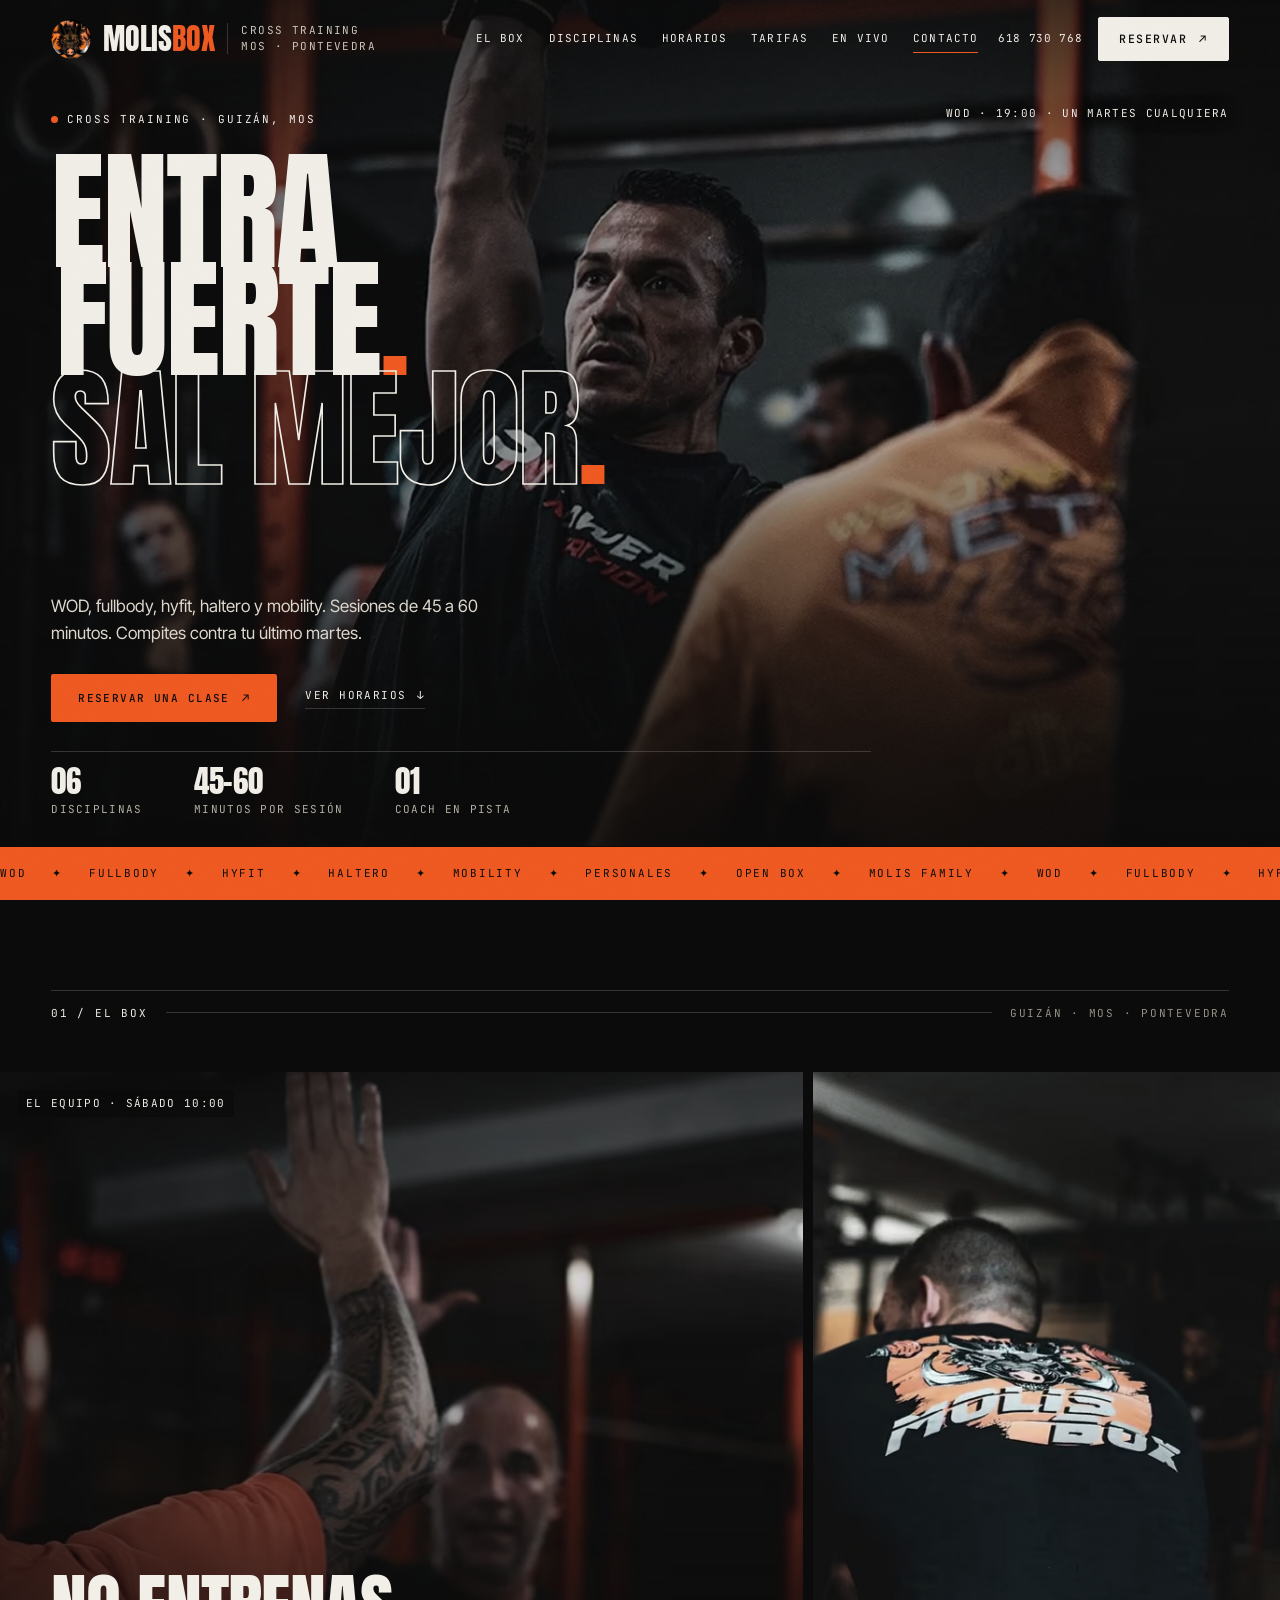
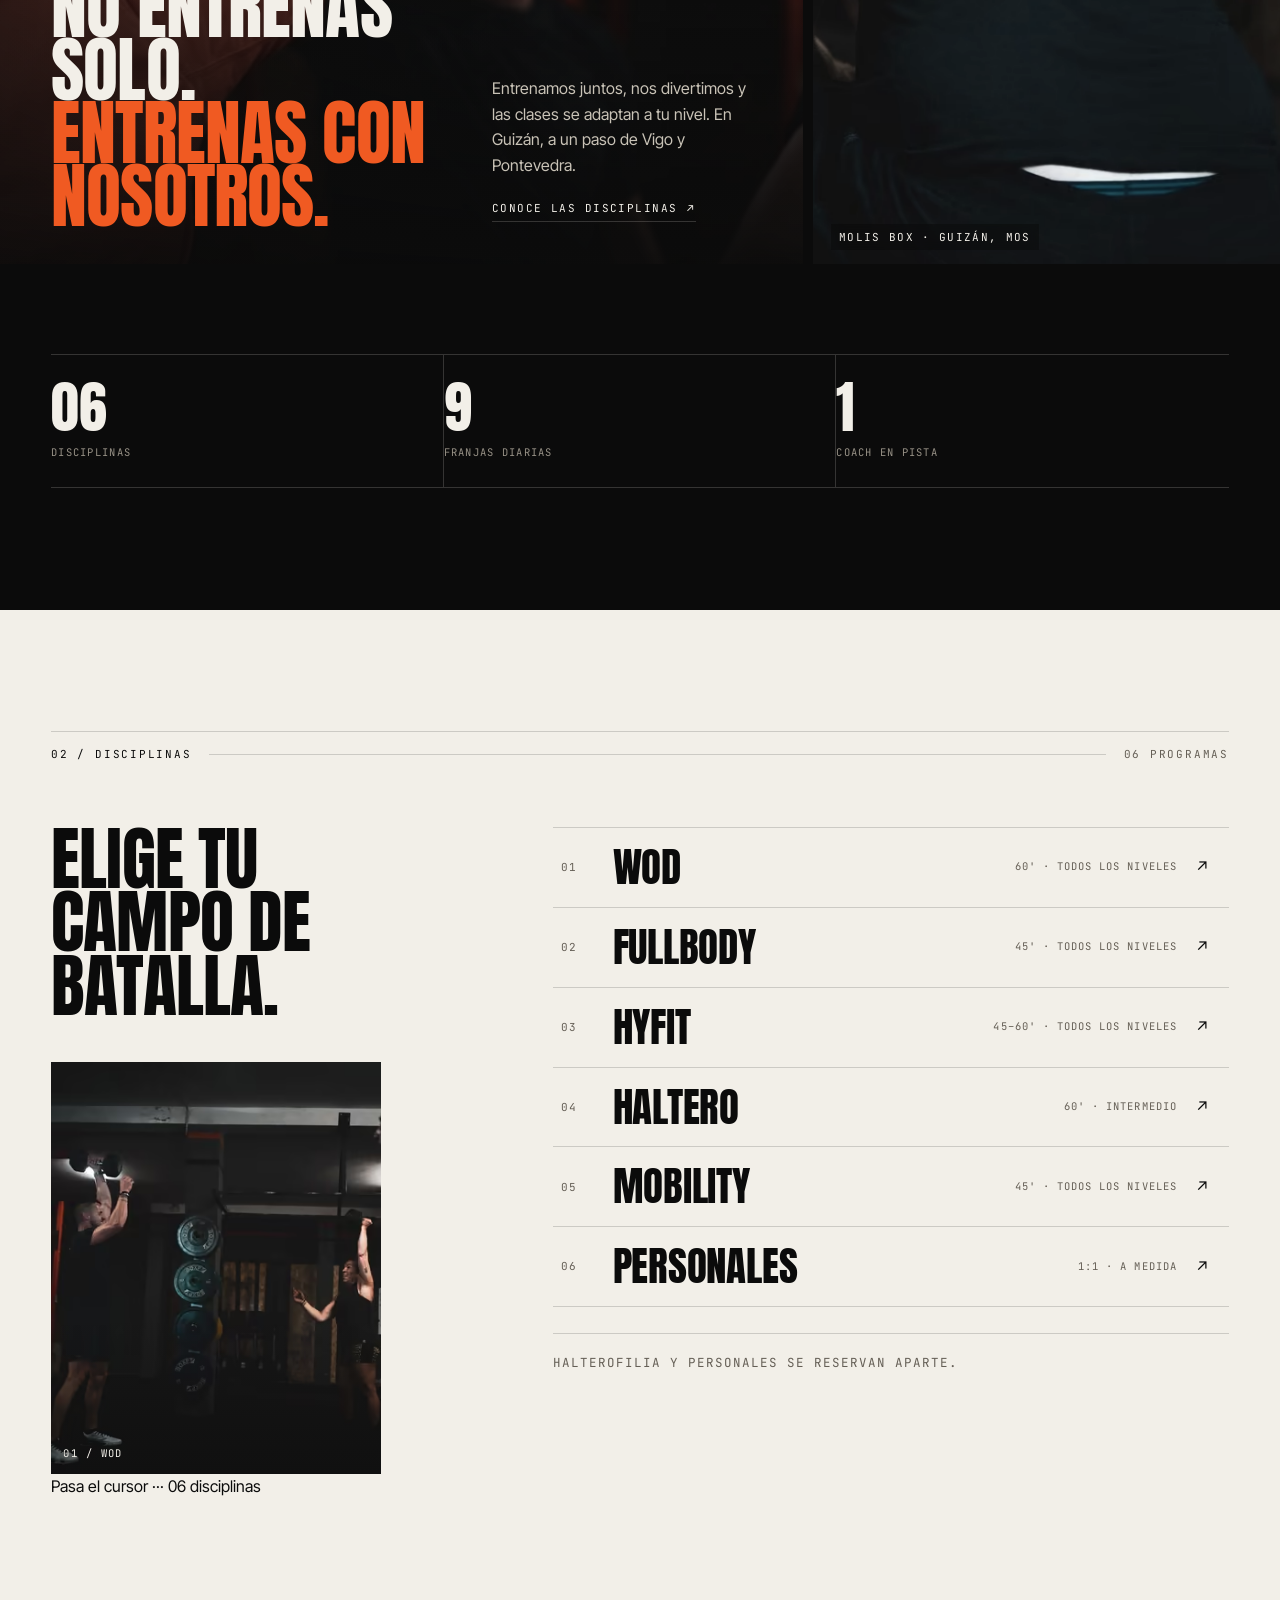
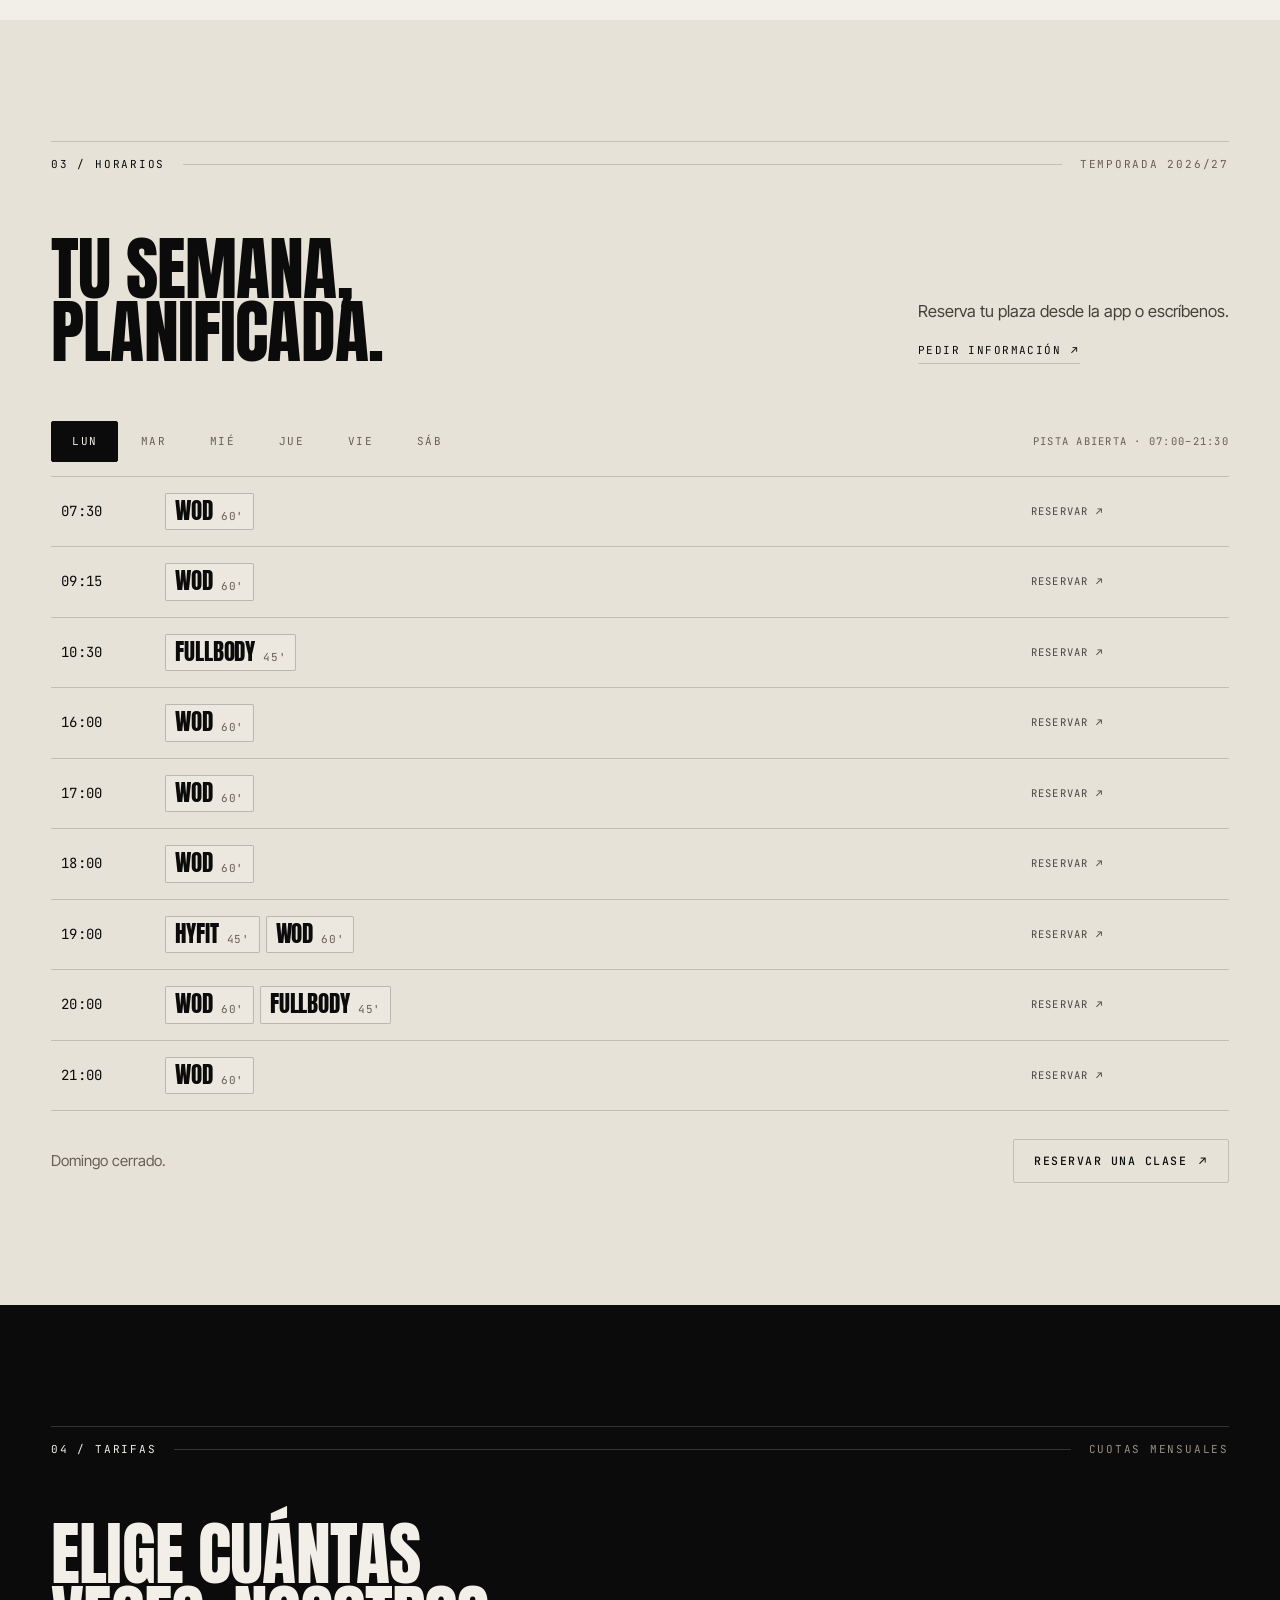
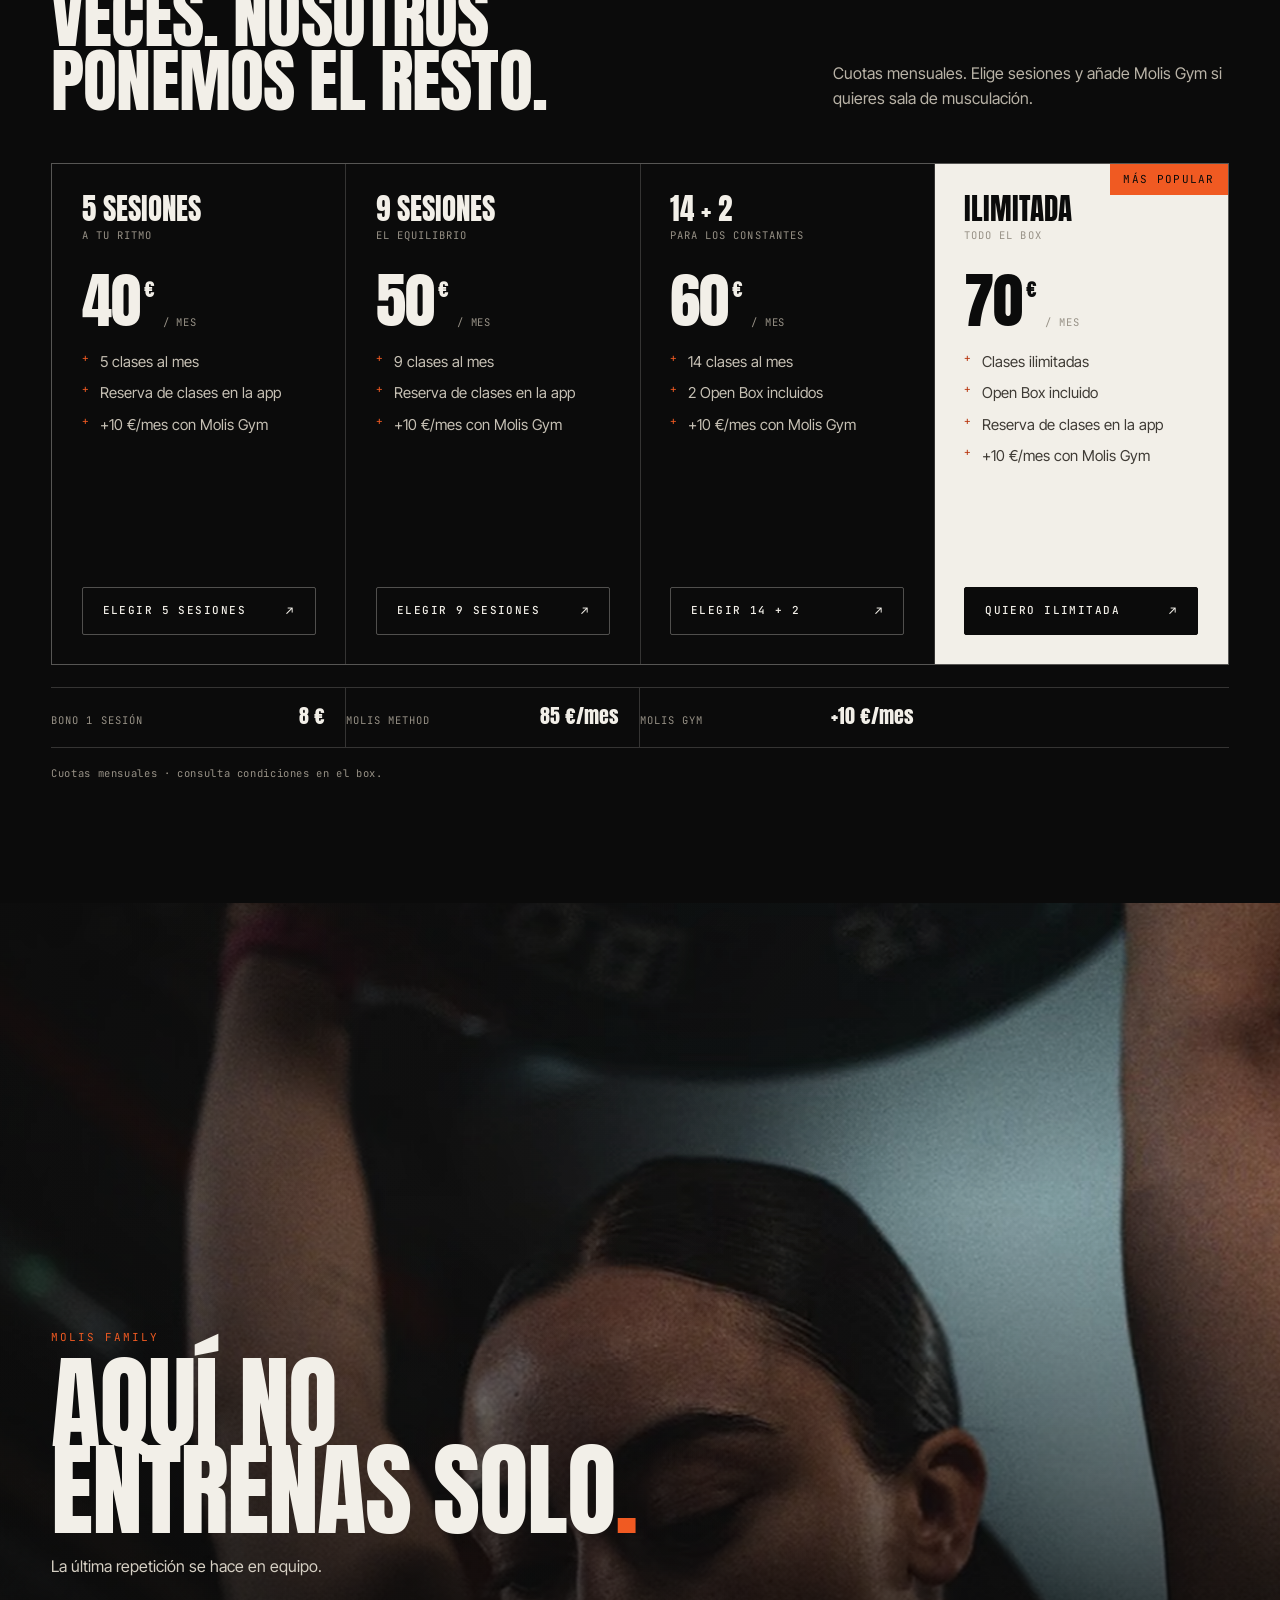
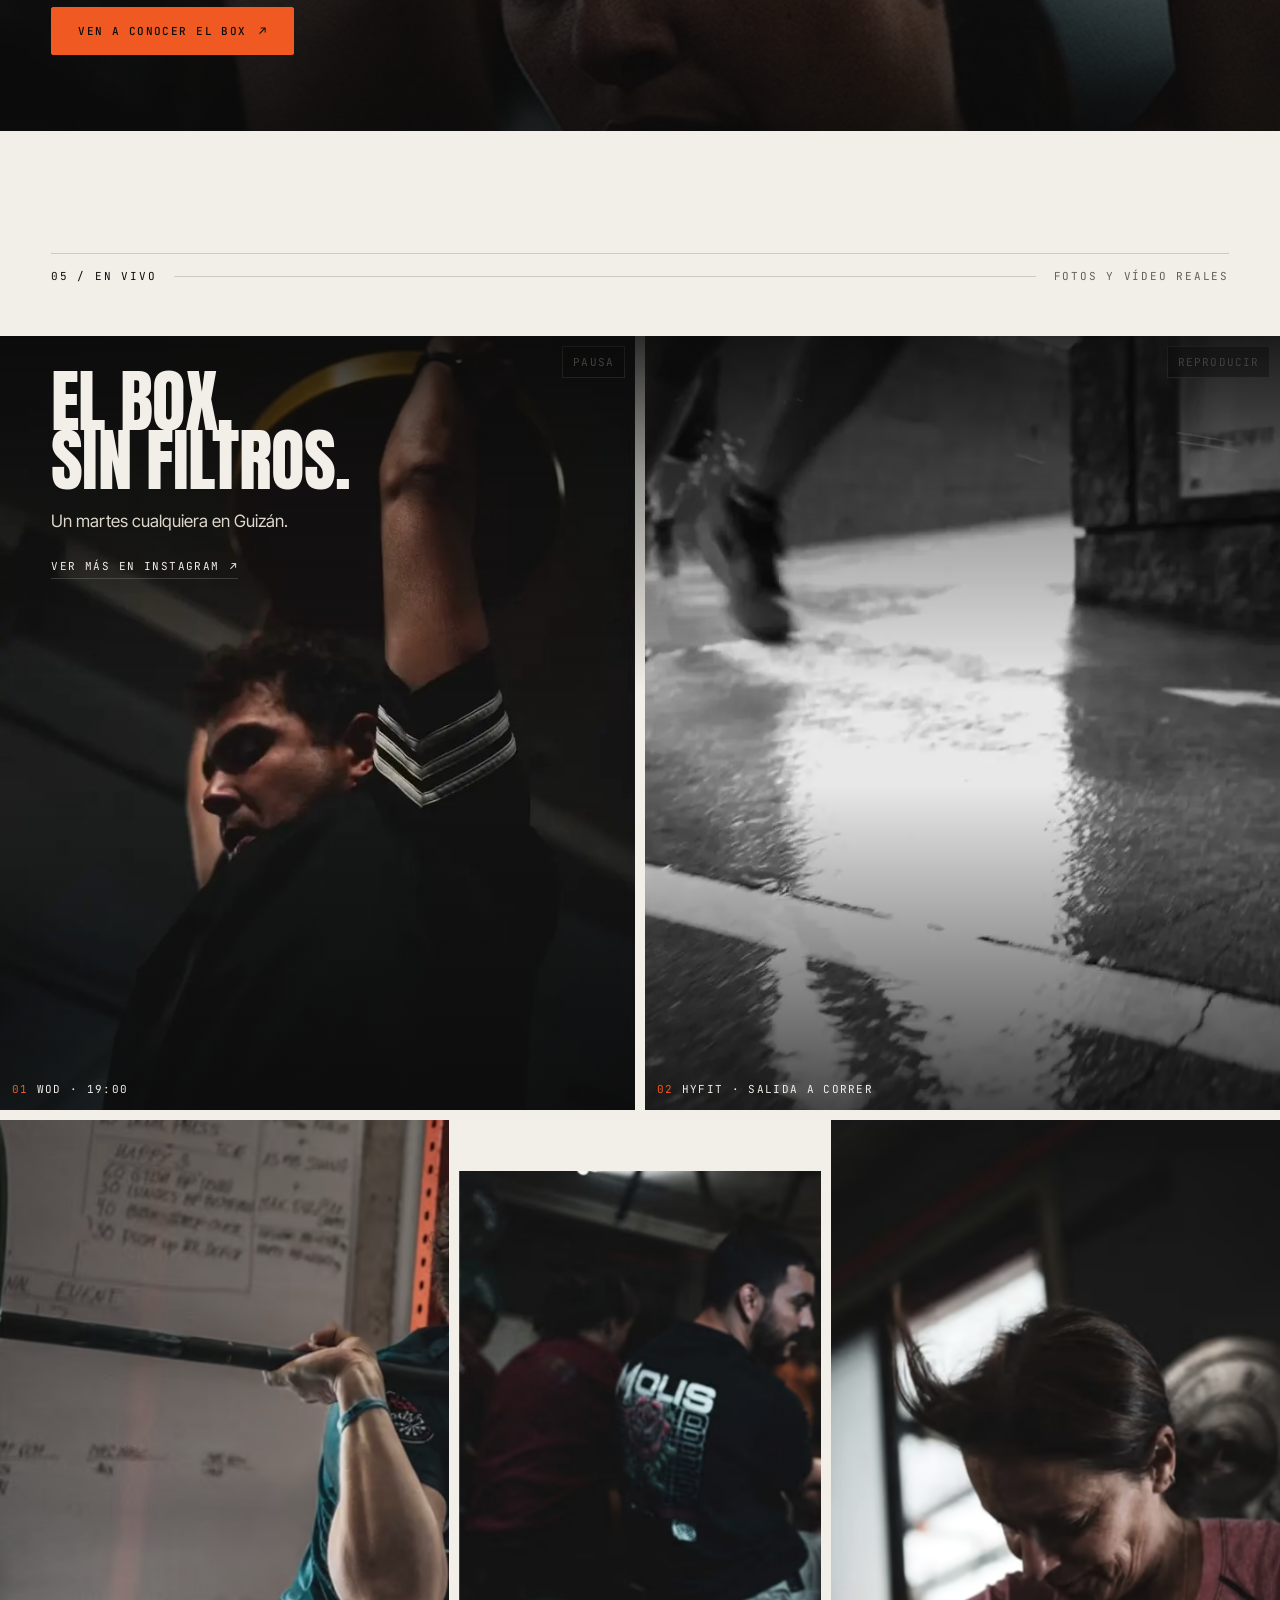
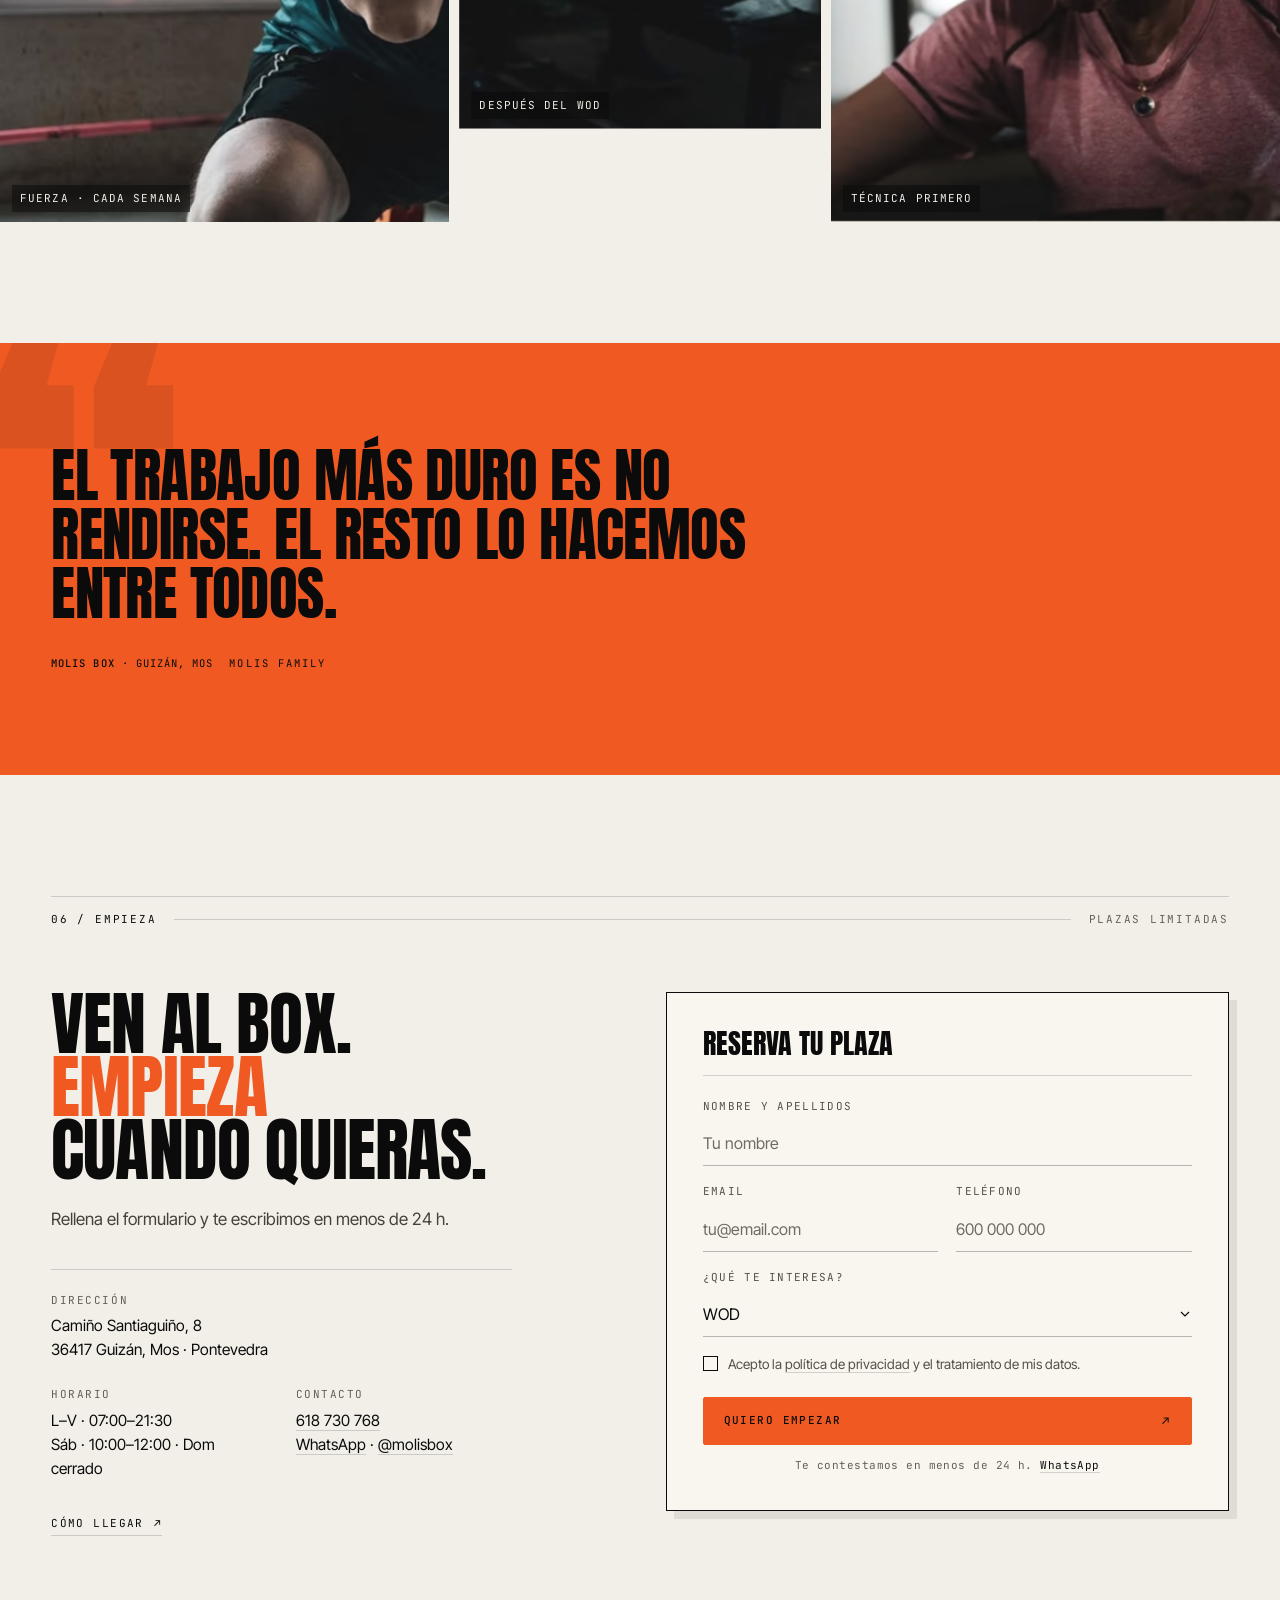
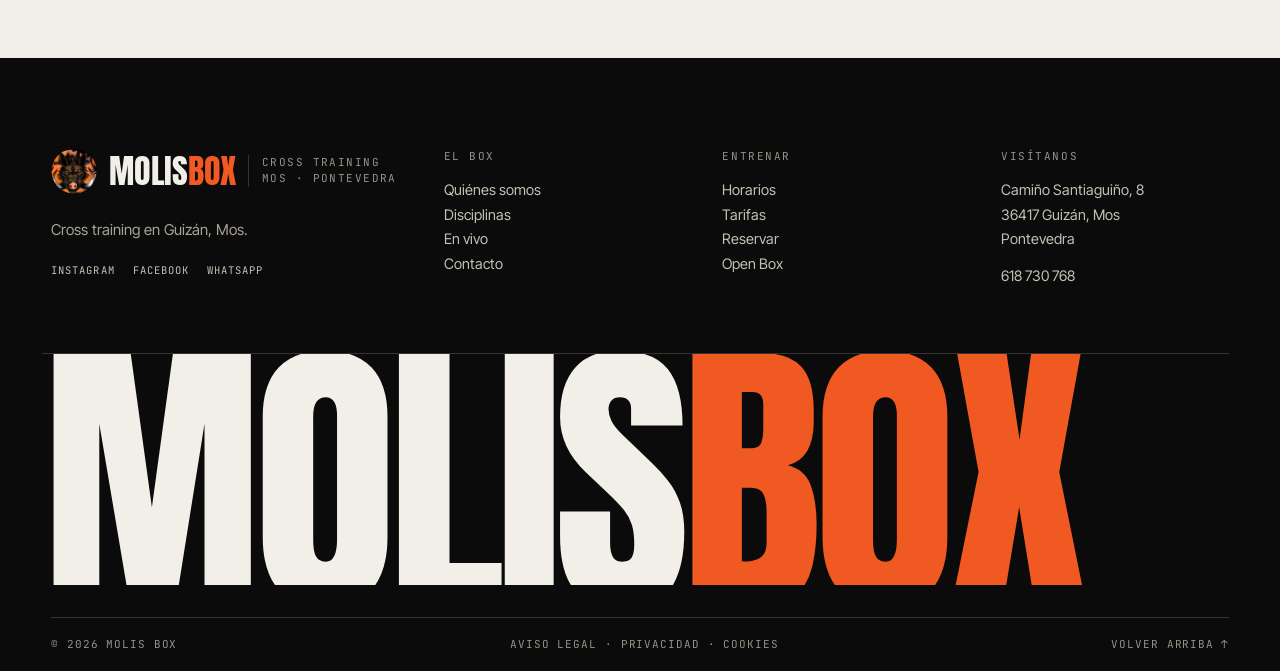
==== commit 0c27c506: "Imágenes AVIF/WebP responsive y vídeos comprimidos con carga diferida" ====
--- a/index.html
+++ b/index.html
@@ -27,7 +27,7 @@
   <link rel="preconnect" href="https://fonts.gstatic.com" crossorigin>
   <link href="https://fonts.googleapis.com/css2?family=Anton&family=Inter+Tight:ital,wght@0,300..700;1,400&family=JetBrains+Mono:wght@400;500&display=swap" rel="stylesheet">
 
-  <link rel="preload" as="image" href="assets/img/hero.jpg" imagesrcset="assets/img/hero-720.jpg 720w, assets/img/hero.jpg 1080w" imagesizes="(max-width: 900px) 100vw, 40vw">
+  <link rel="preload" as="image" type="image/avif" href="assets/img/hero-720.avif" imagesrcset="assets/img/hero-720.avif 720w, assets/img/hero.avif 1080w" imagesizes="100vw" fetchpriority="high">
   <link rel="stylesheet" href="assets/css/styles.css">
   <script>document.documentElement.classList.replace('no-js','js');</script>
 
@@ -70,7 +70,7 @@
   <header class="nav nav--hero" id="nav">
     <div class="nav__inner wrap">
       <a class="logo" href="#top" aria-label="Molis Box — inicio">
-        <img class="logo__mark" src="assets/img/logo-mark.webp" alt="" width="40" height="40">
+        <img class="logo__mark" src="assets/img/logo-mark-96.webp" srcset="assets/img/logo-mark-96.webp 1x, assets/img/logo-mark-192.webp 2x" alt="" width="40" height="40">
         <span class="logo__word">Molis<span>Box</span></span>
         <span class="logo__tag">Cross training<br>Mos · Pontevedra</span>
       </a>
@@ -141,12 +141,16 @@
       </div>
 
       <figure class="hero__media parallax" data-parallax="0.16">
-        <img src="assets/img/hero.jpg"
-             srcset="assets/img/hero-720.jpg 720w, assets/img/hero.jpg 1080w"
-             sizes="100vw"
-             width="1080" height="1350"
-             alt="Atleta de Molis Box levantando una mancuerna sobre la cabeza en la pista del box"
-             fetchpriority="high">
+        <picture>
+          <source type="image/avif" srcset="assets/img/hero-720.avif 720w, assets/img/hero.avif 1080w" sizes="100vw">
+          <source type="image/webp" srcset="assets/img/hero-720.webp 720w, assets/img/hero.webp 1080w" sizes="100vw">
+          <img src="assets/img/hero.jpg"
+               srcset="assets/img/hero-720.jpg 720w, assets/img/hero.jpg 1080w"
+               sizes="100vw"
+               width="1080" height="1350"
+               alt="Atleta de Molis Box levantando una mancuerna sobre la cabeza en la pista del box"
+               fetchpriority="high">
+        </picture>
         <figcaption class="hero__caption">WOD · 19:00 · un martes cualquiera</figcaption>
       </figure>
 
@@ -171,7 +175,11 @@
 
       <div class="manifesto__stage">
         <figure class="manifesto__main parallax reveal" data-parallax="0.04">
-          <img src="assets/img/manifesto-a.jpg" width="1440" height="900" alt="Dos socios de Molis Box chocando las manos después de una clase" loading="lazy">
+          <picture>
+            <source type="image/avif" srcset="assets/img/manifesto-a-720.avif 720w, assets/img/manifesto-a-1080.avif 1080w, assets/img/manifesto-a-1440.avif 1440w" sizes="(max-width: 900px) 100vw, 63vw">
+            <source type="image/webp" srcset="assets/img/manifesto-a-720.webp 720w, assets/img/manifesto-a-1080.webp 1080w, assets/img/manifesto-a-1440.webp 1440w" sizes="(max-width: 900px) 100vw, 63vw">
+            <img src="assets/img/manifesto-a-1440.jpg" srcset="assets/img/manifesto-a-720.jpg 720w, assets/img/manifesto-a-1080.jpg 1080w, assets/img/manifesto-a-1440.jpg 1440w" sizes="(max-width: 900px) 100vw, 63vw" width="1440" height="900" alt="Dos socios de Molis Box chocando las manos después de una clase" loading="lazy" decoding="async">
+          </picture>
           <div class="manifesto__scrim" aria-hidden="true"></div>
           <div class="manifesto__overlay wrap">
             <h2 class="display manifesto__title reveal">
@@ -186,7 +194,11 @@
         </figure>
 
         <figure class="manifesto__inset parallax reveal" data-parallax="0.1" style="--d:.1s">
-          <img src="assets/img/manifesto-b.jpg" width="900" height="1200" alt="Socio de Molis Box con la camiseta del box de espaldas" loading="lazy">
+          <picture>
+            <source type="image/avif" srcset="assets/img/manifesto-b-450.avif 450w, assets/img/manifesto-b-675.avif 675w, assets/img/manifesto-b-900.avif 900w" sizes="(max-width: 900px) 100vw, 37vw">
+            <source type="image/webp" srcset="assets/img/manifesto-b-450.webp 450w, assets/img/manifesto-b-675.webp 675w, assets/img/manifesto-b-900.webp 900w" sizes="(max-width: 900px) 100vw, 37vw">
+            <img src="assets/img/manifesto-b-900.jpg" srcset="assets/img/manifesto-b-450.jpg 450w, assets/img/manifesto-b-675.jpg 675w, assets/img/manifesto-b-900.jpg 900w" sizes="(max-width: 900px) 100vw, 37vw" width="900" height="1200" alt="Socio de Molis Box con la camiseta del box de espaldas" loading="lazy" decoding="async">
+          </picture>
           <figcaption>Molis Box · Guizán, Mos</figcaption>
         </figure>
       </div>
@@ -223,12 +235,36 @@
             <h2 class="display reveal">Elige tu<br>campo de<br>batalla.</h2>
 
             <div class="classes__preview" id="classPreview" aria-hidden="true">
-              <img src="assets/img/disc-wod.jpg" alt="" class="is-active" width="720" height="900">
-              <img src="assets/img/disc-fullbody.jpg" alt="" width="720" height="900">
-              <img src="assets/img/disc-hyfit.jpg" alt="" width="720" height="900">
-              <img src="assets/img/disc-haltero.jpg" alt="" width="720" height="900">
-              <img src="assets/img/disc-mobility.jpg" alt="" width="720" height="900">
-              <img src="assets/img/disc-personal.jpg" alt="" width="720" height="900">
+              <picture>
+                <source type="image/avif" srcset="assets/img/disc-wod-360.avif 360w, assets/img/disc-wod-540.avif 540w, assets/img/disc-wod-720.avif 720w" sizes="330px">
+                <source type="image/webp" srcset="assets/img/disc-wod-360.webp 360w, assets/img/disc-wod-540.webp 540w, assets/img/disc-wod-720.webp 720w" sizes="330px">
+                <img src="assets/img/disc-wod-720.jpg" srcset="assets/img/disc-wod-360.jpg 360w, assets/img/disc-wod-540.jpg 540w, assets/img/disc-wod-720.jpg 720w" sizes="330px" alt="" class="is-active" width="720" height="900" loading="lazy" decoding="async">
+              </picture>
+              <picture>
+                <source type="image/avif" srcset="assets/img/disc-fullbody-360.avif 360w, assets/img/disc-fullbody-540.avif 540w, assets/img/disc-fullbody-720.avif 720w" sizes="330px">
+                <source type="image/webp" srcset="assets/img/disc-fullbody-360.webp 360w, assets/img/disc-fullbody-540.webp 540w, assets/img/disc-fullbody-720.webp 720w" sizes="330px">
+                <img src="assets/img/disc-fullbody-720.jpg" srcset="assets/img/disc-fullbody-360.jpg 360w, assets/img/disc-fullbody-540.jpg 540w, assets/img/disc-fullbody-720.jpg 720w" sizes="330px" alt="" width="720" height="900" loading="lazy" decoding="async">
+              </picture>
+              <picture>
+                <source type="image/avif" srcset="assets/img/disc-hyfit-360.avif 360w, assets/img/disc-hyfit-540.avif 540w, assets/img/disc-hyfit-720.avif 720w" sizes="330px">
+                <source type="image/webp" srcset="assets/img/disc-hyfit-360.webp 360w, assets/img/disc-hyfit-540.webp 540w, assets/img/disc-hyfit-720.webp 720w" sizes="330px">
+                <img src="assets/img/disc-hyfit-720.jpg" srcset="assets/img/disc-hyfit-360.jpg 360w, assets/img/disc-hyfit-540.jpg 540w, assets/img/disc-hyfit-720.jpg 720w" sizes="330px" alt="" width="720" height="900" loading="lazy" decoding="async">
+              </picture>
+              <picture>
+                <source type="image/avif" srcset="assets/img/disc-haltero-360.avif 360w, assets/img/disc-haltero-540.avif 540w, assets/img/disc-haltero-720.avif 720w" sizes="330px">
+                <source type="image/webp" srcset="assets/img/disc-haltero-360.webp 360w, assets/img/disc-haltero-540.webp 540w, assets/img/disc-haltero-720.webp 720w" sizes="330px">
+                <img src="assets/img/disc-haltero-720.jpg" srcset="assets/img/disc-haltero-360.jpg 360w, assets/img/disc-haltero-540.jpg 540w, assets/img/disc-haltero-720.jpg 720w" sizes="330px" alt="" width="720" height="900" loading="lazy" decoding="async">
+              </picture>
+              <picture>
+                <source type="image/avif" srcset="assets/img/disc-mobility-360.avif 360w, assets/img/disc-mobility-540.avif 540w, assets/img/disc-mobility-720.avif 720w" sizes="330px">
+                <source type="image/webp" srcset="assets/img/disc-mobility-360.webp 360w, assets/img/disc-mobility-540.webp 540w, assets/img/disc-mobility-720.webp 720w" sizes="330px">
+                <img src="assets/img/disc-mobility-720.jpg" srcset="assets/img/disc-mobility-360.jpg 360w, assets/img/disc-mobility-540.jpg 540w, assets/img/disc-mobility-720.jpg 720w" sizes="330px" alt="" width="720" height="900" loading="lazy" decoding="async">
+              </picture>
+              <picture>
+                <source type="image/avif" srcset="assets/img/disc-personal-360.avif 360w, assets/img/disc-personal-540.avif 540w, assets/img/disc-personal-720.avif 720w" sizes="330px">
+                <source type="image/webp" srcset="assets/img/disc-personal-360.webp 360w, assets/img/disc-personal-540.webp 540w, assets/img/disc-personal-720.webp 720w" sizes="330px">
+                <img src="assets/img/disc-personal-720.jpg" srcset="assets/img/disc-personal-360.jpg 360w, assets/img/disc-personal-540.jpg 540w, assets/img/disc-personal-720.jpg 720w" sizes="330px" alt="" width="720" height="900" loading="lazy" decoding="async">
+              </picture>
               <span class="classes__preview-label" id="previewLabel">01 / WOD</span>
             </div>
 
@@ -238,7 +274,7 @@
           <div class="classes__right">
             <ul class="classes__list">
               <li>
-                <a class="class-row" href="#horarios" data-index="0" style="--thumb:url('assets/img/thumb-wod.jpg')">
+                <a class="class-row" href="#horarios" data-index="0" style="--thumb:url('assets/img/thumb-wod.webp')">
                   <span class="class-row__num">01</span>
                   <span class="class-row__name">WOD</span>
                   <span class="class-row__meta">60' · Todos los niveles</span>
@@ -246,7 +282,7 @@
                 </a>
               </li>
               <li>
-                <a class="class-row" href="#horarios" data-index="1" style="--thumb:url('assets/img/thumb-fullbody.jpg')">
+                <a class="class-row" href="#horarios" data-index="1" style="--thumb:url('assets/img/thumb-fullbody.webp')">
                   <span class="class-row__num">02</span>
                   <span class="class-row__name">Fullbody</span>
                   <span class="class-row__meta">45' · Todos los niveles</span>
@@ -254,7 +290,7 @@
                 </a>
               </li>
               <li>
-                <a class="class-row" href="#horarios" data-index="2" style="--thumb:url('assets/img/thumb-hyfit.jpg')">
+                <a class="class-row" href="#horarios" data-index="2" style="--thumb:url('assets/img/thumb-hyfit.webp')">
                   <span class="class-row__num">03</span>
                   <span class="class-row__name">Hyfit</span>
                   <span class="class-row__meta">45–60' · Todos los niveles</span>
@@ -262,7 +298,7 @@
                 </a>
               </li>
               <li>
-                <a class="class-row" href="#horarios" data-index="3" style="--thumb:url('assets/img/thumb-haltero.jpg')">
+                <a class="class-row" href="#horarios" data-index="3" style="--thumb:url('assets/img/thumb-haltero.webp')">
                   <span class="class-row__num">04</span>
                   <span class="class-row__name">Haltero</span>
                   <span class="class-row__meta">60' · Intermedio</span>
@@ -270,7 +306,7 @@
                 </a>
               </li>
               <li>
-                <a class="class-row" href="#horarios" data-index="4" style="--thumb:url('assets/img/thumb-mobility.jpg')">
+                <a class="class-row" href="#horarios" data-index="4" style="--thumb:url('assets/img/thumb-mobility.webp')">
                   <span class="class-row__num">05</span>
                   <span class="class-row__name">Mobility</span>
                   <span class="class-row__meta">45' · Todos los niveles</span>
@@ -278,7 +314,7 @@
                 </a>
               </li>
               <li>
-                <a class="class-row" href="#contacto" data-index="5" style="--thumb:url('assets/img/thumb-personal.jpg')">
+                <a class="class-row" href="#contacto" data-index="5" style="--thumb:url('assets/img/thumb-personal.webp')">
                   <span class="class-row__num">06</span>
                   <span class="class-row__name">Personales</span>
                   <span class="class-row__meta">1:1 · A medida</span>
@@ -421,7 +457,11 @@
     <!-- ============ BAND ============ -->
     <section class="band" aria-labelledby="bandTitle">
       <div class="band__media parallax" data-parallax="0.3">
-        <img src="assets/img/band.jpg" width="1600" height="900" alt="Atleta de Molis Box levantando una barra sobre la cabeza" loading="lazy">
+        <picture>
+          <source type="image/avif" srcset="assets/img/band-800.avif 800w, assets/img/band-1200.avif 1200w, assets/img/band-1600.avif 1600w" sizes="100vw">
+          <source type="image/webp" srcset="assets/img/band-800.webp 800w, assets/img/band-1200.webp 1200w, assets/img/band-1600.webp 1600w" sizes="100vw">
+          <img src="assets/img/band-1600.jpg" srcset="assets/img/band-800.jpg 800w, assets/img/band-1200.jpg 1200w, assets/img/band-1600.jpg 1600w" sizes="100vw" width="1600" height="900" alt="Atleta de Molis Box levantando una barra sobre la cabeza" loading="lazy" decoding="async">
+        </picture>
       </div>
       <div class="band__scrim" aria-hidden="true"></div>
       <div class="wrap band__inner">
@@ -453,7 +493,7 @@
 
         <div class="reels">
           <figure class="reel reveal">
-            <video class="reel__video" muted loop playsinline autoplay preload="metadata" poster="assets/img/poster-wod.jpg" aria-label="Vídeo de un entrenamiento WOD en Molis Box">
+            <video class="reel__video" muted loop playsinline preload="none" poster="assets/img/poster-wod-720.webp" aria-label="Vídeo de un entrenamiento WOD en Molis Box" data-autostart>
               <source src="assets/video/wod.mp4" type="video/mp4">
             </video>
             <figcaption class="reel__caption"><span>01</span>WOD · 19:00</figcaption>
@@ -461,7 +501,7 @@
           </figure>
 
           <figure class="reel reveal" style="--d:.1s">
-            <video class="reel__video" muted loop playsinline preload="none" poster="assets/img/poster-hyfit.jpg" aria-label="Vídeo de una salida de Hyfit en Molis Box">
+            <video class="reel__video" muted loop playsinline preload="none" poster="assets/img/poster-hyfit-720.webp" aria-label="Vídeo de una salida de Hyfit en Molis Box">
               <source src="assets/video/hyfit.mp4" type="video/mp4">
             </video>
             <figcaption class="reel__caption"><span>02</span>Hyfit · salida a correr</figcaption>
@@ -472,15 +512,27 @@
 
       <div class="gallery">
         <figure class="gallery__item gallery__item--tall parallax reveal">
-          <img src="assets/img/gallery-a.jpg" width="720" height="900" alt="Socio de Molis Box con una barra en la zona de fuerza" loading="lazy">
+          <picture>
+            <source type="image/avif" srcset="assets/img/gallery-a-360.avif 360w, assets/img/gallery-a-540.avif 540w, assets/img/gallery-a-720.avif 720w" sizes="(max-width: 900px) 84vw, 36vw">
+            <source type="image/webp" srcset="assets/img/gallery-a-360.webp 360w, assets/img/gallery-a-540.webp 540w, assets/img/gallery-a-720.webp 720w" sizes="(max-width: 900px) 84vw, 36vw">
+            <img src="assets/img/gallery-a-720.jpg" srcset="assets/img/gallery-a-360.jpg 360w, assets/img/gallery-a-540.jpg 540w, assets/img/gallery-a-720.jpg 720w" sizes="(max-width: 900px) 84vw, 36vw" width="720" height="900" alt="Socio de Molis Box con una barra en la zona de fuerza" loading="lazy" decoding="async">
+          </picture>
           <figcaption>Fuerza · cada semana</figcaption>
         </figure>
         <figure class="gallery__item parallax reveal" data-parallax="0.18" style="--d:.08s">
-          <img src="assets/img/gallery-b.jpg" width="720" height="900" alt="Dos socios de Molis Box conversando después de entrenar" loading="lazy">
+          <picture>
+            <source type="image/avif" srcset="assets/img/gallery-b-360.avif 360w, assets/img/gallery-b-540.avif 540w, assets/img/gallery-b-720.avif 720w" sizes="(max-width: 900px) 84vw, 36vw">
+            <source type="image/webp" srcset="assets/img/gallery-b-360.webp 360w, assets/img/gallery-b-540.webp 540w, assets/img/gallery-b-720.webp 720w" sizes="(max-width: 900px) 84vw, 36vw">
+            <img src="assets/img/gallery-b-720.jpg" srcset="assets/img/gallery-b-360.jpg 360w, assets/img/gallery-b-540.jpg 540w, assets/img/gallery-b-720.jpg 720w" sizes="(max-width: 900px) 84vw, 36vw" width="720" height="900" alt="Dos socios de Molis Box conversando después de entrenar" loading="lazy" decoding="async">
+          </picture>
           <figcaption>Después del WOD</figcaption>
         </figure>
         <figure class="gallery__item gallery__item--tall parallax reveal" data-parallax="0.24" style="--d:.16s">
-          <img src="assets/img/gallery-c.jpg" width="720" height="900" alt="Socia de Molis Box levantando una barra sobre la cabeza" loading="lazy">
+          <picture>
+            <source type="image/avif" srcset="assets/img/gallery-c-360.avif 360w, assets/img/gallery-c-540.avif 540w, assets/img/gallery-c-720.avif 720w" sizes="(max-width: 900px) 84vw, 36vw">
+            <source type="image/webp" srcset="assets/img/gallery-c-360.webp 360w, assets/img/gallery-c-540.webp 540w, assets/img/gallery-c-720.webp 720w" sizes="(max-width: 900px) 84vw, 36vw">
+            <img src="assets/img/gallery-c-720.jpg" srcset="assets/img/gallery-c-360.jpg 360w, assets/img/gallery-c-540.jpg 540w, assets/img/gallery-c-720.jpg 720w" sizes="(max-width: 900px) 84vw, 36vw" width="720" height="900" alt="Socia de Molis Box levantando una barra sobre la cabeza" loading="lazy" decoding="async">
+          </picture>
           <figcaption>Técnica primero</figcaption>
         </figure>
       </div>
@@ -596,7 +648,7 @@
       <div class="footer__top">
         <div class="footer__brand">
           <a class="logo logo--footer" href="#top" aria-label="Molis Box — inicio">
-            <img class="logo__mark" src="assets/img/logo-mark.webp" alt="" width="44" height="44">
+            <img class="logo__mark" src="assets/img/logo-mark-96.webp" srcset="assets/img/logo-mark-96.webp 1x, assets/img/logo-mark-192.webp 2x" alt="" width="44" height="44">
             <span class="logo__word">Molis<span>Box</span></span>
             <span class="logo__tag">Cross training<br>Mos · Pontevedra</span>
           </a>
--- a/assets/css/styles.css
+++ b/assets/css/styles.css
@@ -50,6 +50,7 @@
 body.menu-open { overflow: hidden; }
 
 img, svg, video { display: block; max-width: 100%; }
+picture { display: contents; }
 img { height: auto; }
 a { color: inherit; text-decoration: none; }
 button, input, select, textarea { font: inherit; color: inherit; }
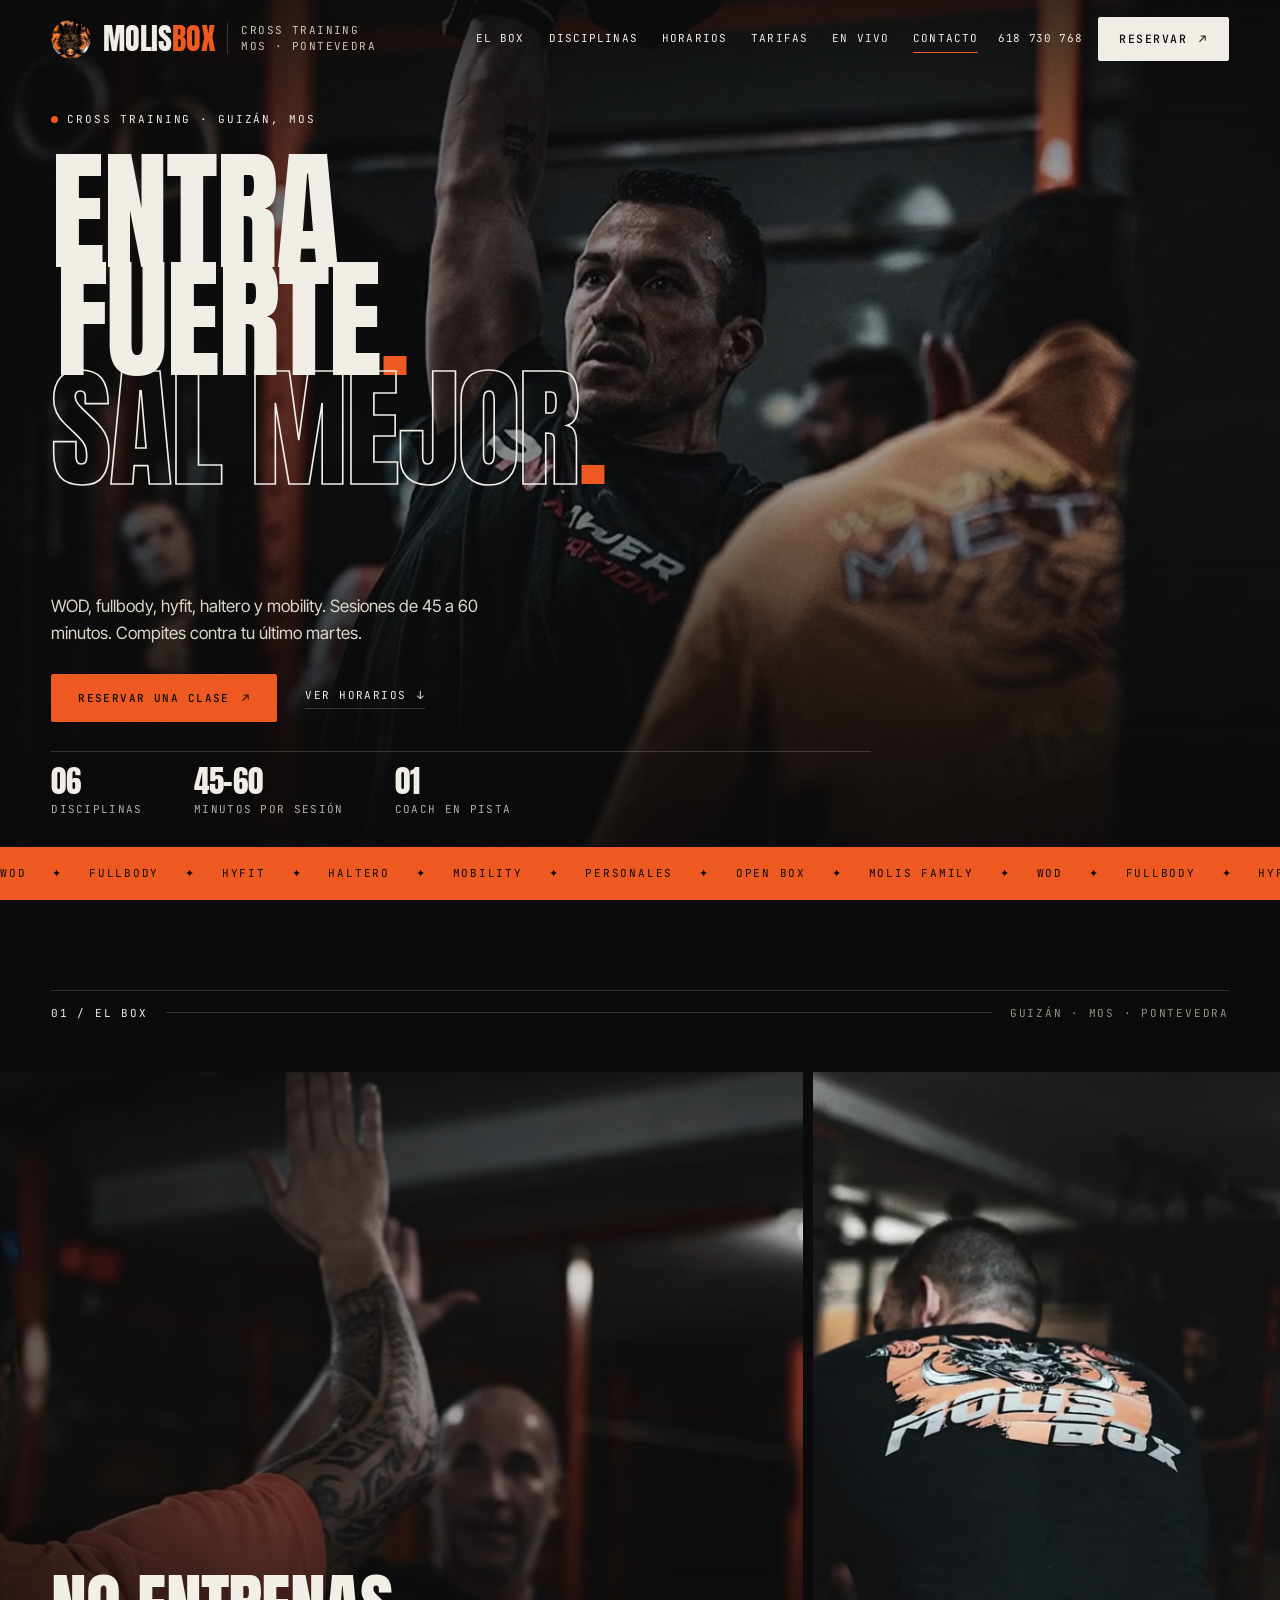
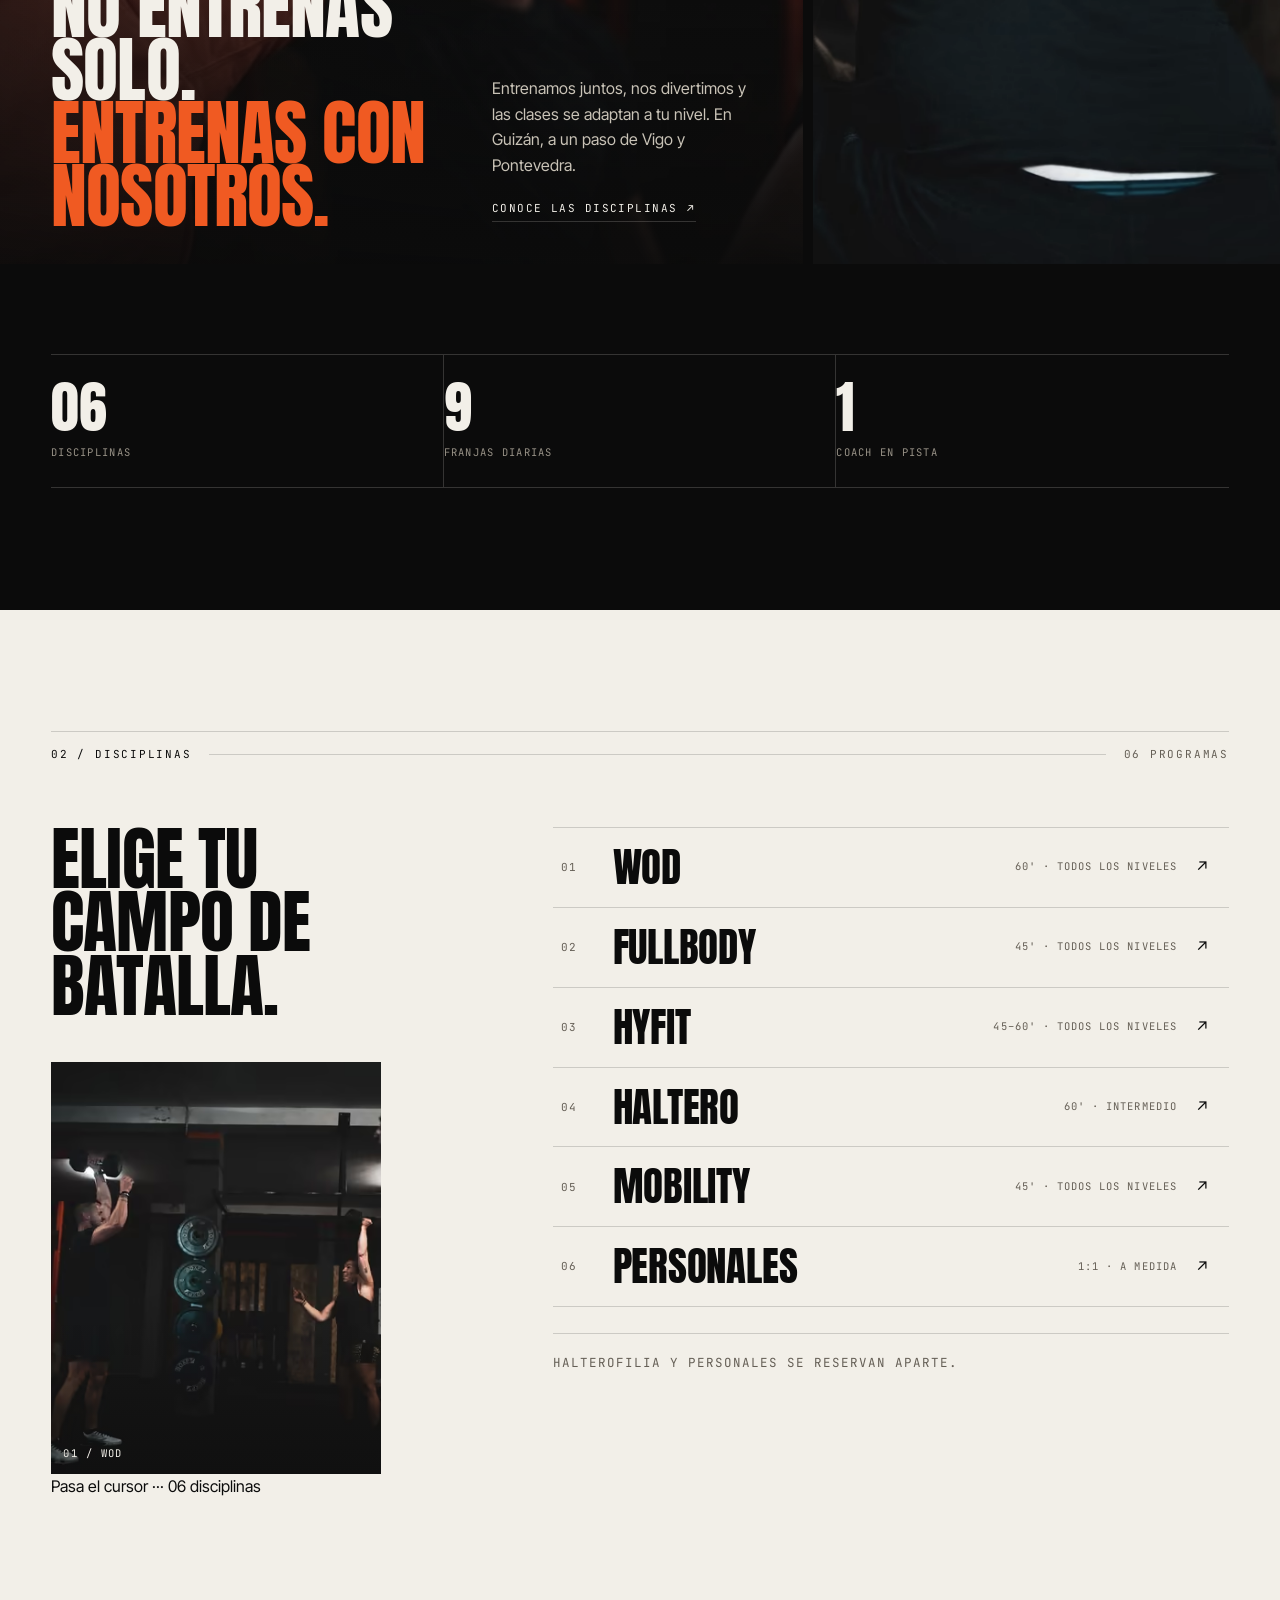
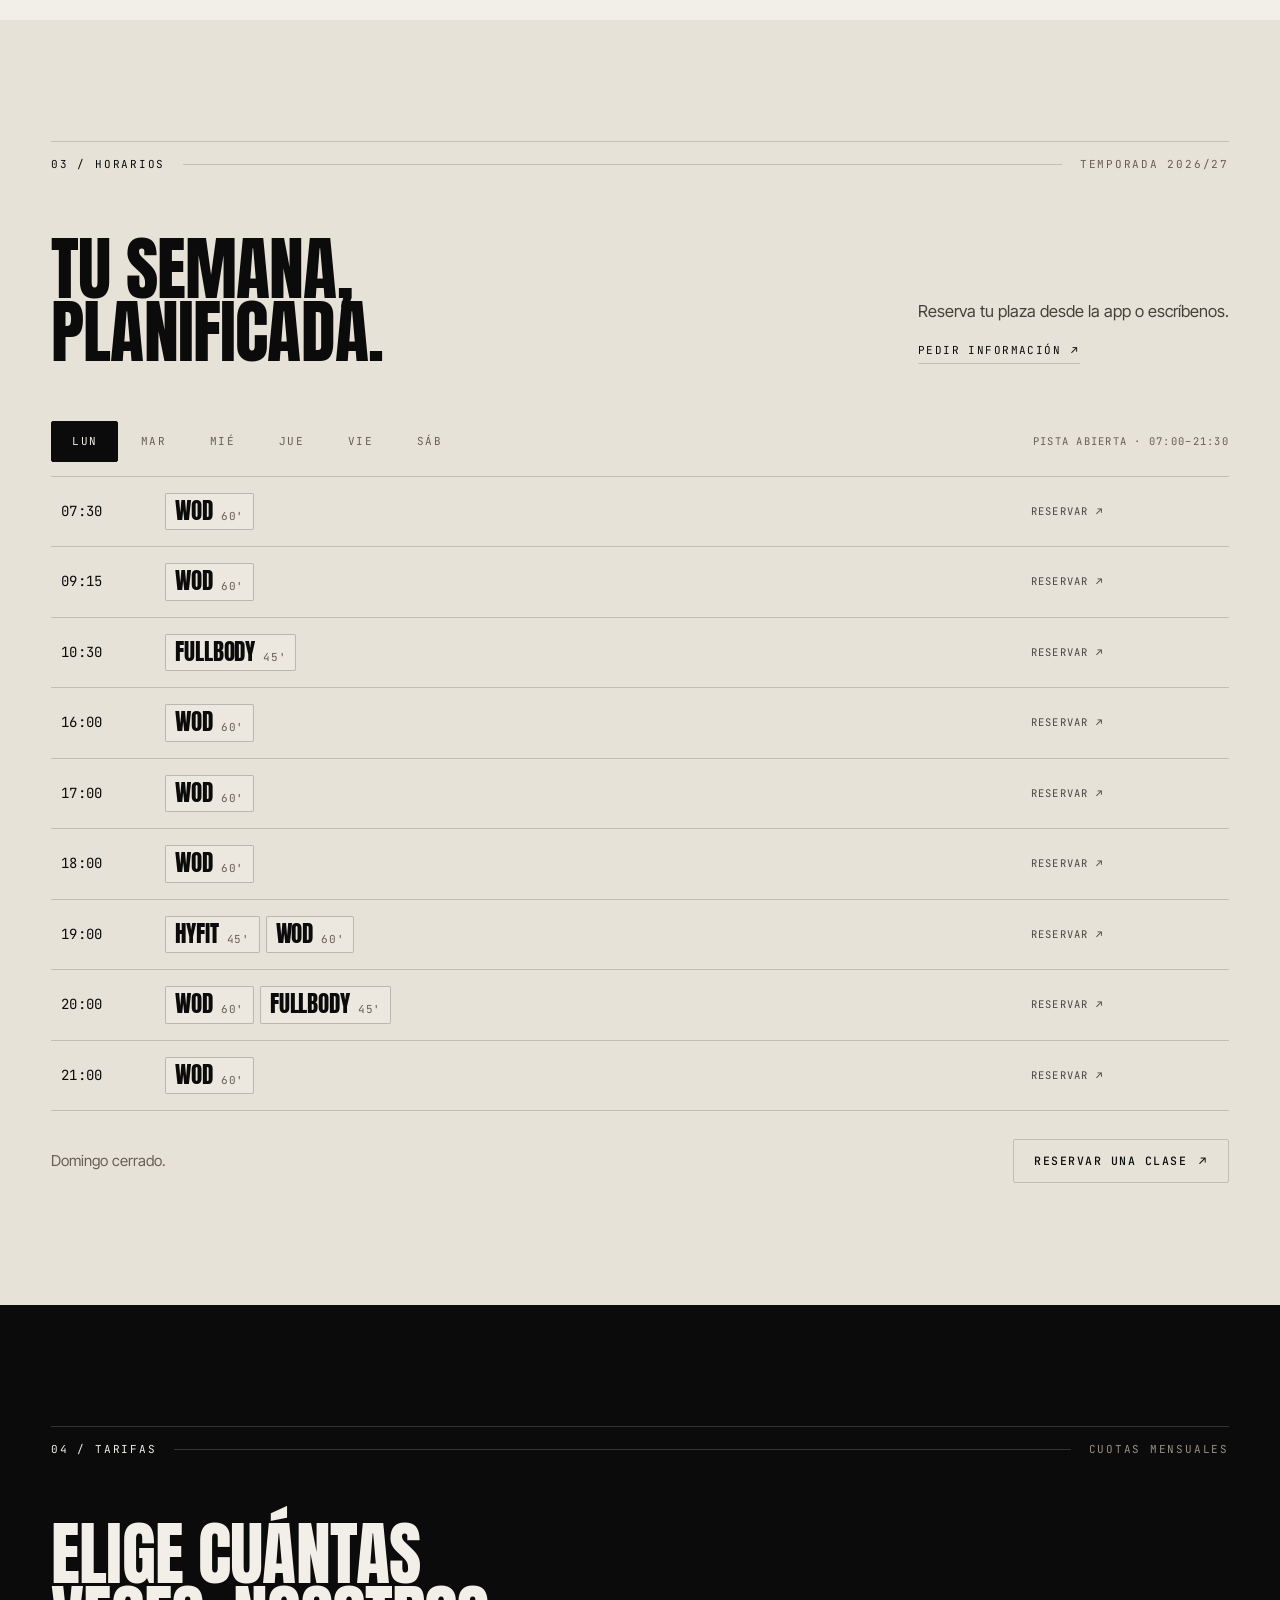
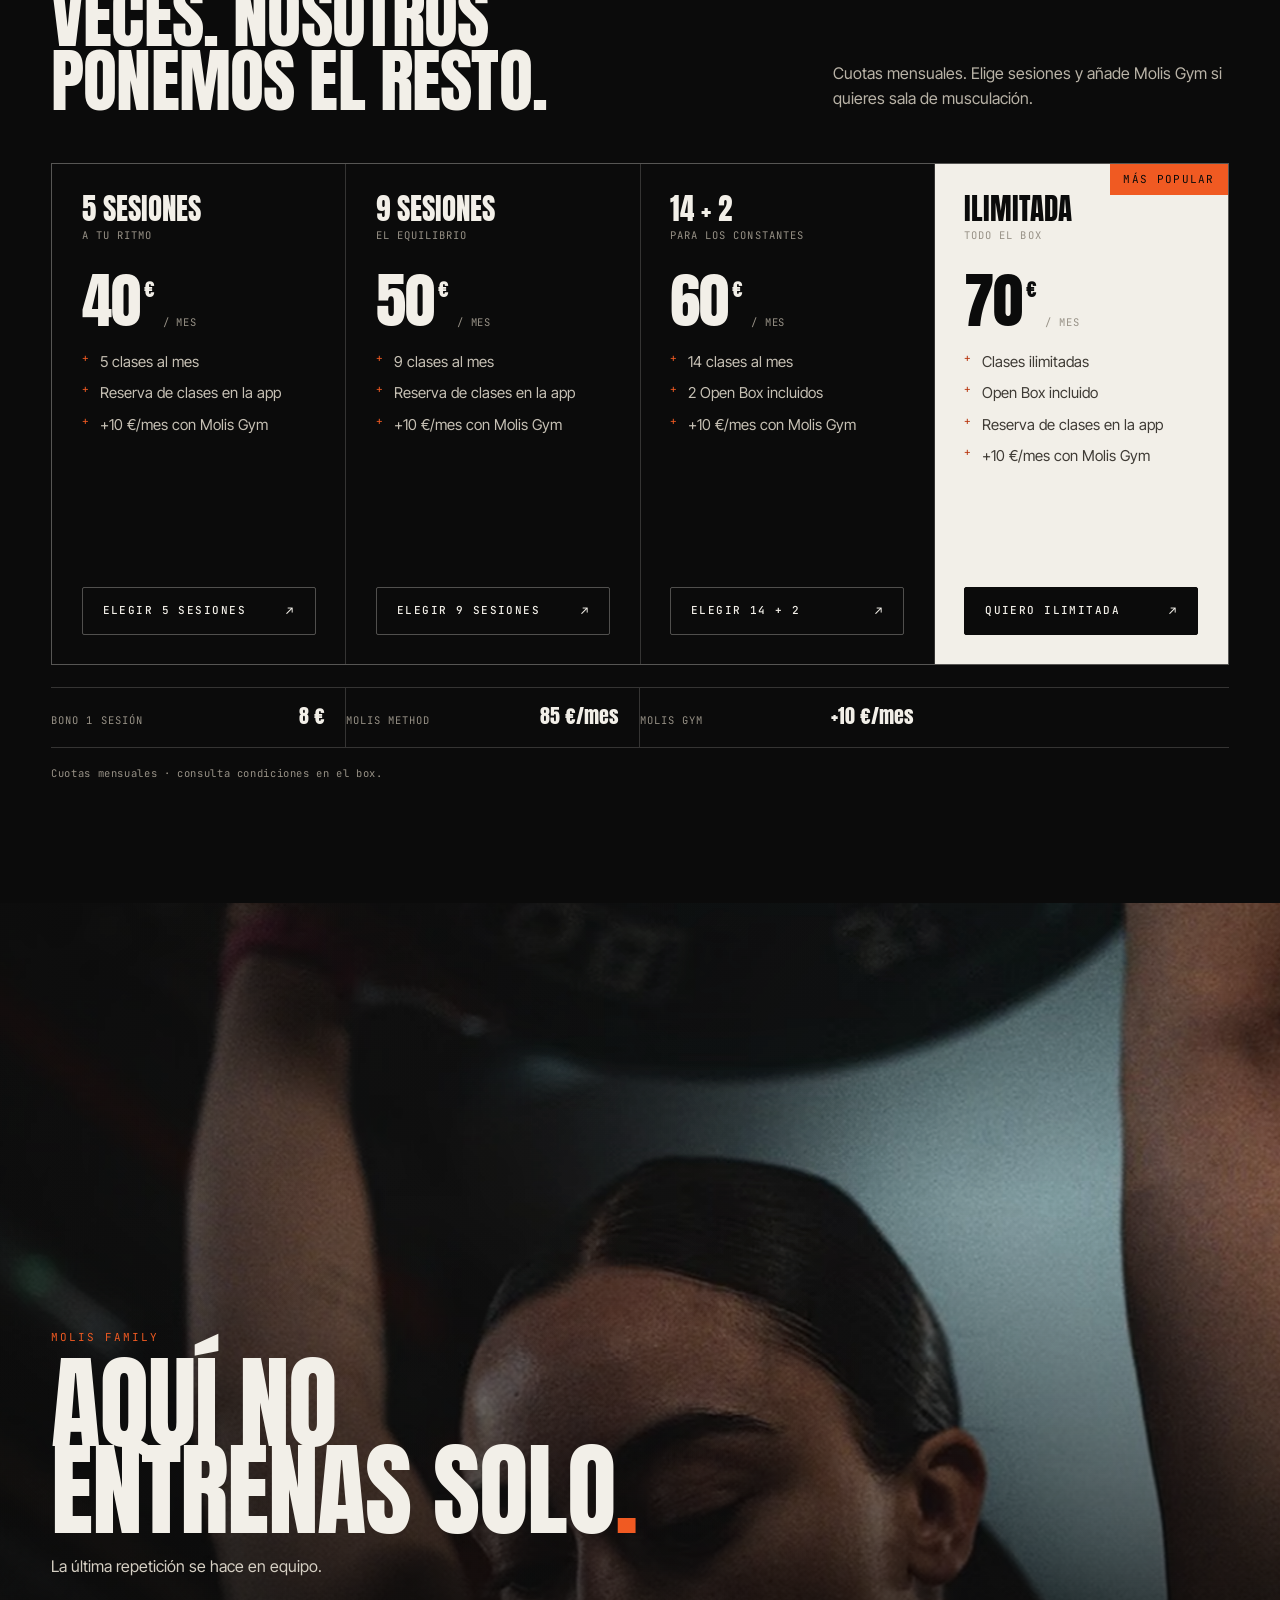
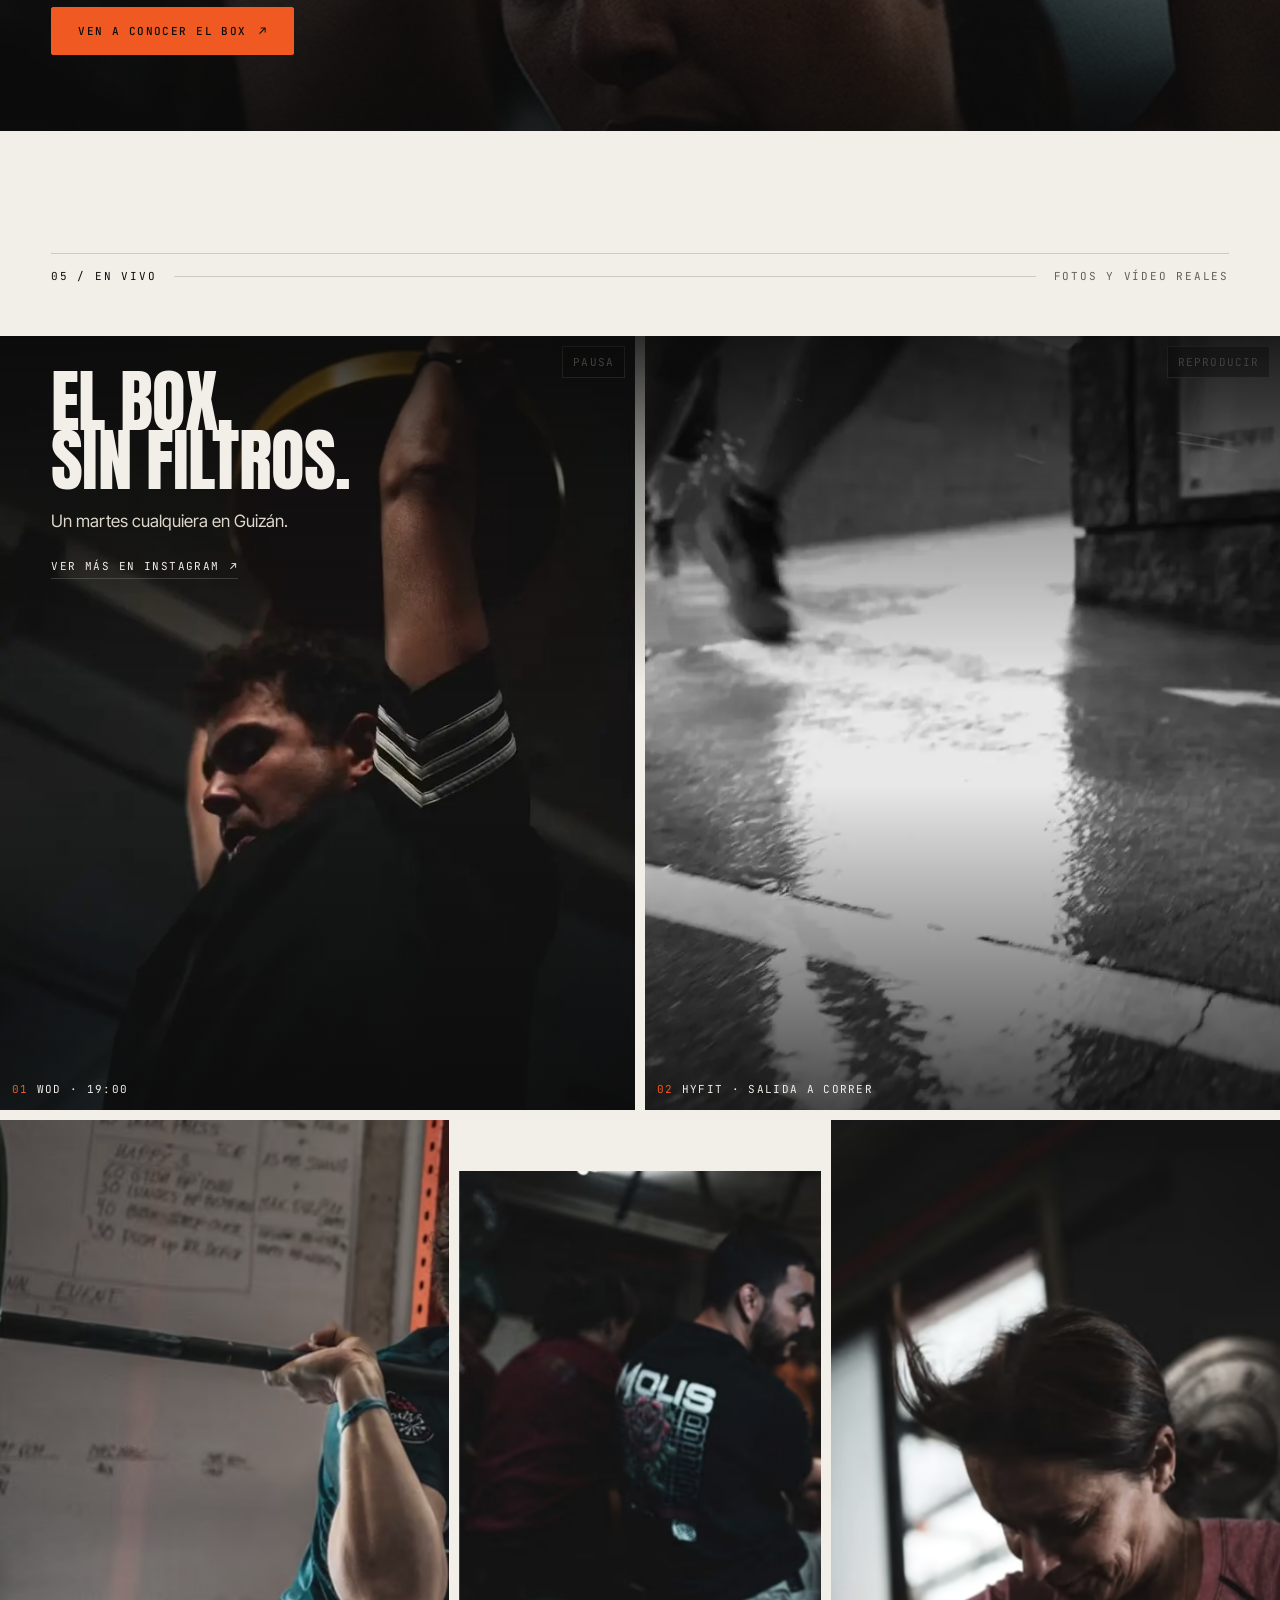
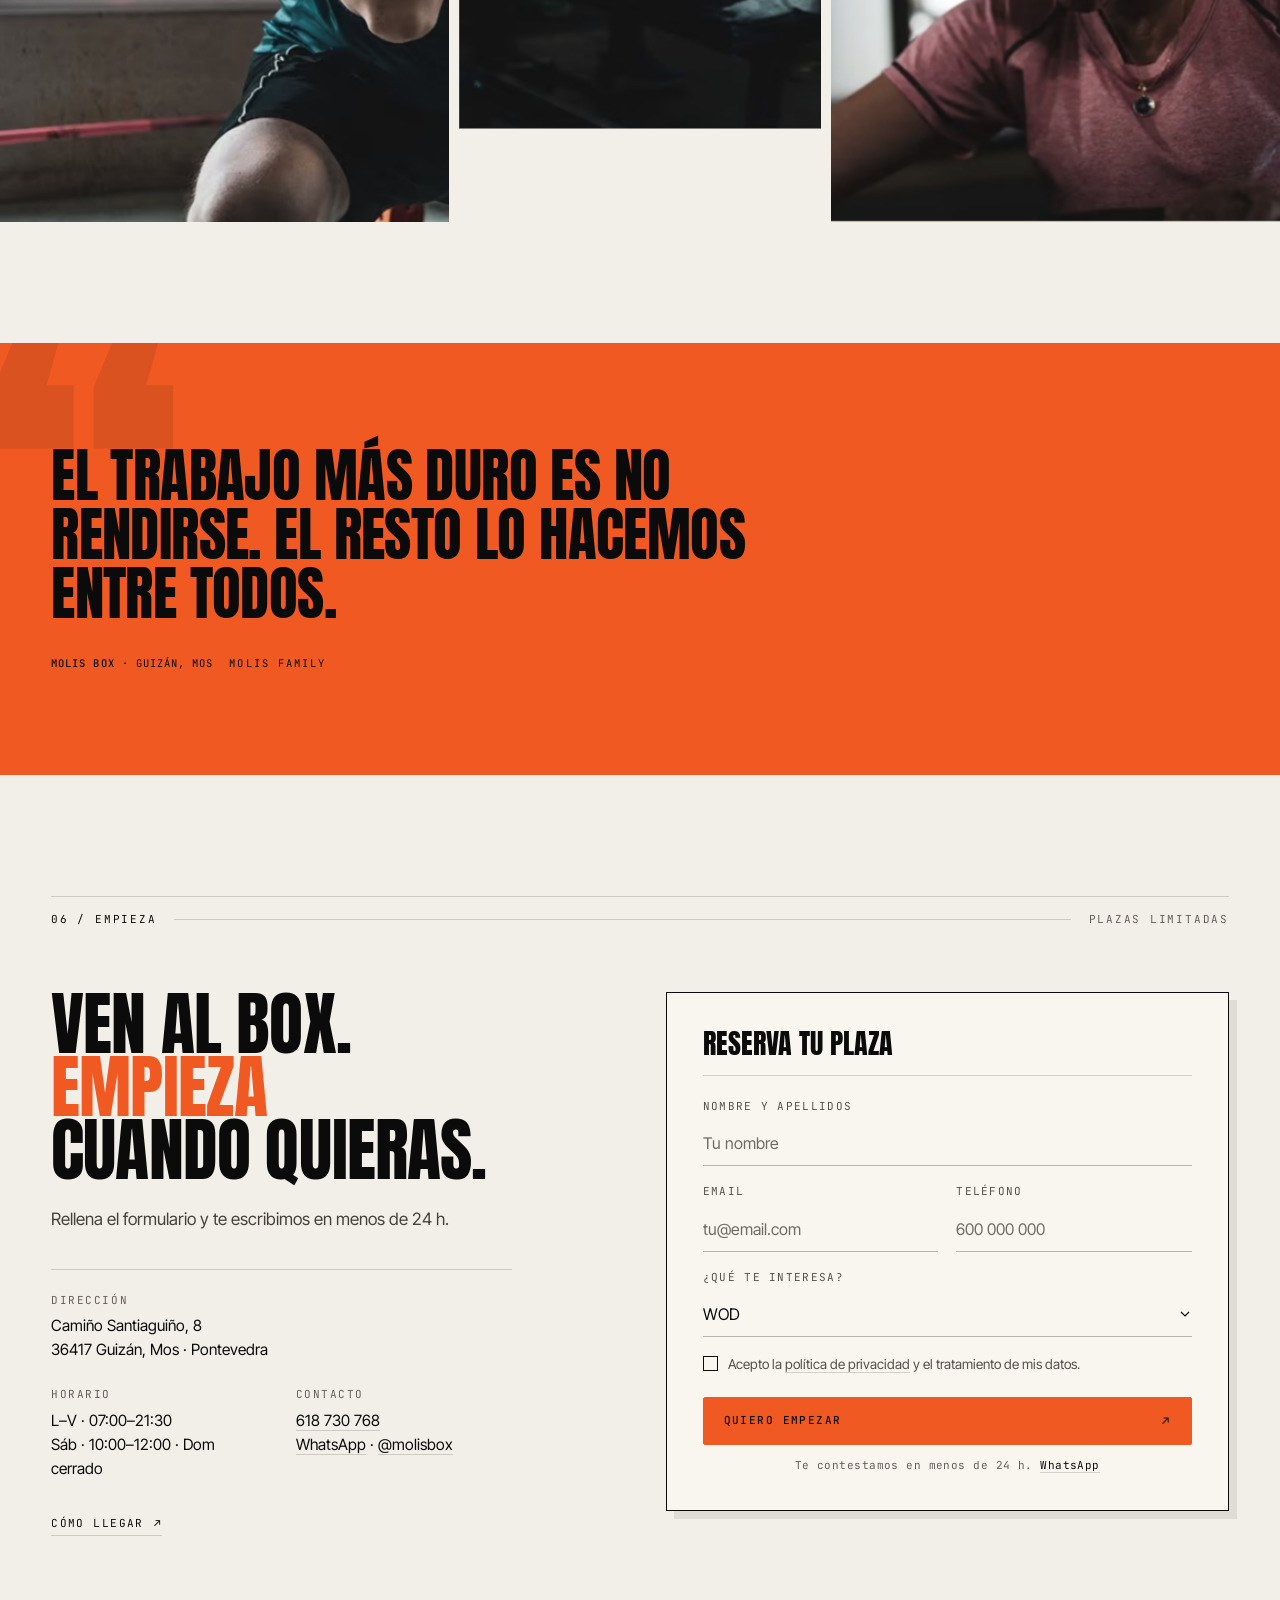
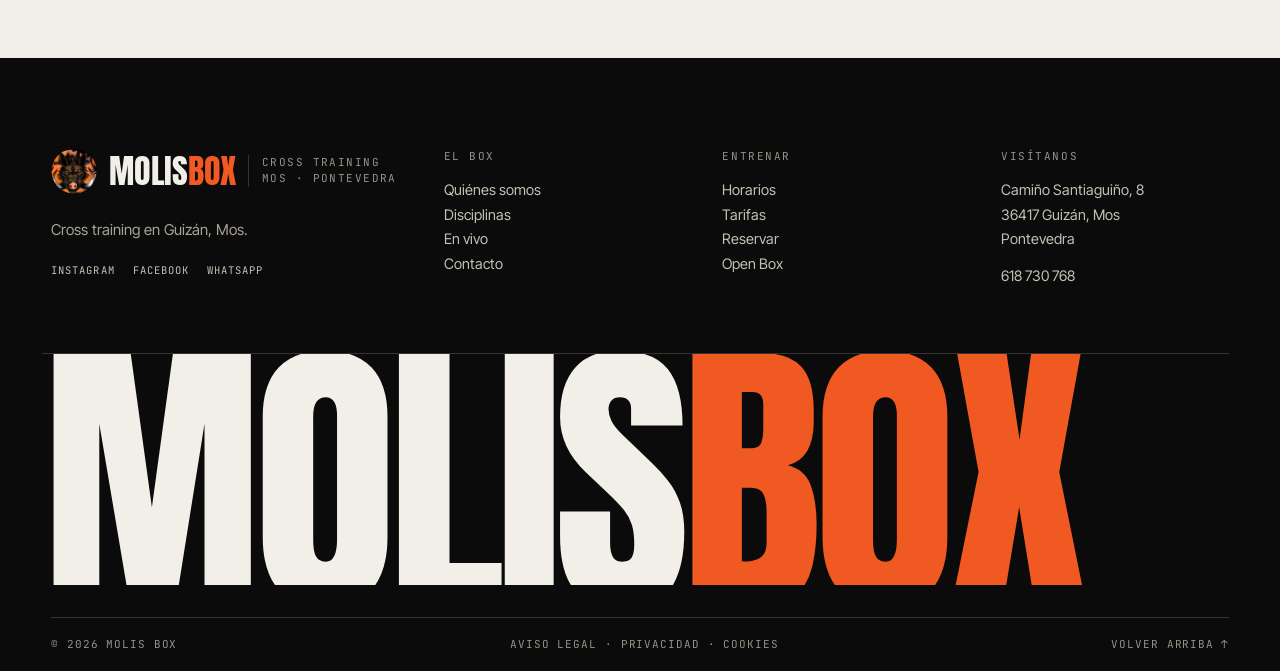
==== commit 0fb8e2d2: "Fuera los pies de foto superpuestos en hero, manifiesto y galería" ====
--- a/index.html
+++ b/index.html
@@ -151,7 +151,6 @@
                alt="Atleta de Molis Box levantando una mancuerna sobre la cabeza en la pista del box"
                fetchpriority="high">
         </picture>
-        <figcaption class="hero__caption">WOD · 19:00 · un martes cualquiera</figcaption>
       </figure>
 
       <div class="marquee" aria-hidden="true">
@@ -190,7 +189,6 @@
               <a class="link-arrow link-arrow--light" href="#disciplinas">Conoce las disciplinas <span aria-hidden="true">↗</span></a>
             </div>
           </div>
-          <figcaption>El equipo · sábado 10:00</figcaption>
         </figure>
 
         <figure class="manifesto__inset parallax reveal" data-parallax="0.1" style="--d:.1s">
@@ -199,7 +197,6 @@
             <source type="image/webp" srcset="assets/img/manifesto-b-450.webp 450w, assets/img/manifesto-b-675.webp 675w, assets/img/manifesto-b-900.webp 900w" sizes="(max-width: 900px) 100vw, 37vw">
             <img src="assets/img/manifesto-b-900.jpg" srcset="assets/img/manifesto-b-450.jpg 450w, assets/img/manifesto-b-675.jpg 675w, assets/img/manifesto-b-900.jpg 900w" sizes="(max-width: 900px) 100vw, 37vw" width="900" height="1200" alt="Socio de Molis Box con la camiseta del box de espaldas" loading="lazy" decoding="async">
           </picture>
-          <figcaption>Molis Box · Guizán, Mos</figcaption>
         </figure>
       </div>
 
@@ -517,7 +514,6 @@
             <source type="image/webp" srcset="assets/img/gallery-a-360.webp 360w, assets/img/gallery-a-540.webp 540w, assets/img/gallery-a-720.webp 720w" sizes="(max-width: 900px) 84vw, 36vw">
             <img src="assets/img/gallery-a-720.jpg" srcset="assets/img/gallery-a-360.jpg 360w, assets/img/gallery-a-540.jpg 540w, assets/img/gallery-a-720.jpg 720w" sizes="(max-width: 900px) 84vw, 36vw" width="720" height="900" alt="Socio de Molis Box con una barra en la zona de fuerza" loading="lazy" decoding="async">
           </picture>
-          <figcaption>Fuerza · cada semana</figcaption>
         </figure>
         <figure class="gallery__item parallax reveal" data-parallax="0.18" style="--d:.08s">
           <picture>
@@ -525,7 +521,6 @@
             <source type="image/webp" srcset="assets/img/gallery-b-360.webp 360w, assets/img/gallery-b-540.webp 540w, assets/img/gallery-b-720.webp 720w" sizes="(max-width: 900px) 84vw, 36vw">
             <img src="assets/img/gallery-b-720.jpg" srcset="assets/img/gallery-b-360.jpg 360w, assets/img/gallery-b-540.jpg 540w, assets/img/gallery-b-720.jpg 720w" sizes="(max-width: 900px) 84vw, 36vw" width="720" height="900" alt="Dos socios de Molis Box conversando después de entrenar" loading="lazy" decoding="async">
           </picture>
-          <figcaption>Después del WOD</figcaption>
         </figure>
         <figure class="gallery__item gallery__item--tall parallax reveal" data-parallax="0.24" style="--d:.16s">
           <picture>
@@ -533,7 +528,6 @@
             <source type="image/webp" srcset="assets/img/gallery-c-360.webp 360w, assets/img/gallery-c-540.webp 540w, assets/img/gallery-c-720.webp 720w" sizes="(max-width: 900px) 84vw, 36vw">
             <img src="assets/img/gallery-c-720.jpg" srcset="assets/img/gallery-c-360.jpg 360w, assets/img/gallery-c-540.jpg 540w, assets/img/gallery-c-720.jpg 720w" sizes="(max-width: 900px) 84vw, 36vw" width="720" height="900" alt="Socia de Molis Box levantando una barra sobre la cabeza" loading="lazy" decoding="async">
           </picture>
-          <figcaption>Técnica primero</figcaption>
         </figure>
       </div>
     </section>
--- a/assets/css/styles.css
+++ b/assets/css/styles.css
@@ -494,19 +494,6 @@
     linear-gradient(90deg, rgba(11, 11, 11, 0.5) 0%, rgba(11, 11, 11, 0) 64%);
   pointer-events: none;
 }
-.hero__caption {
-  position: absolute;
-  top: calc(var(--nav-h) + clamp(18px, 3vh, 34px));
-  right: var(--gutter);
-  z-index: 3;
-  font-family: var(--font-mono);
-  font-size: 11px;
-  letter-spacing: 0.12em;
-  text-transform: uppercase;
-  color: var(--bone);
-  text-shadow: 0 1px 18px rgba(11, 11, 11, 0.6);
-}
-
 .hero__title {
   margin-top: clamp(20px, 3.2vh, 34px);
   font-family: var(--font-display);
@@ -694,25 +681,6 @@
 }
 .manifesto__side p + p { margin-top: 16px; }
 .manifesto__side .link-arrow { margin-top: 22px; }
-.manifesto__main > figcaption,
-.manifesto__inset > figcaption {
-  position: absolute;
-  z-index: 3;
-  left: 18px;
-  bottom: 14px;
-  font-family: var(--font-mono);
-  font-size: 11px;
-  letter-spacing: 0.12em;
-  text-transform: uppercase;
-  color: var(--bone);
-  background: rgba(11, 11, 11, 0.45);
-  backdrop-filter: blur(4px);
-  padding: 5px 8px;
-}
-.manifesto__main > figcaption {
-  top: 18px;
-  bottom: auto;
-}
 
 .stats {
   display: grid;
@@ -1342,20 +1310,6 @@
   transition: filter 0.7s var(--ease);
 }
 .gallery__item:hover img { filter: grayscale(0) contrast(1.02); }
-.gallery__item figcaption {
-  position: absolute;
-  left: 12px;
-  bottom: 10px;
-  z-index: 2;
-  padding: 5px 8px;
-  background: rgba(11, 11, 11, 0.45);
-  backdrop-filter: blur(4px);
-  font-family: var(--font-mono);
-  font-size: 11px;
-  letter-spacing: 0.1em;
-  text-transform: uppercase;
-  color: var(--bone);
-}
 
 /* ---------- Cita ---------- */
 .quote {
@@ -1905,7 +1859,6 @@
   .hero__body { margin-top: auto; padding-top: 34px; }
   .hero__media { position: absolute; inset: 0; margin: 0; height: auto; }
   .hero__media img { object-position: center 28%; }
-  .hero__caption { display: none; }
   .hero__lead { max-width: 52ch; }
   .hero__stats { max-width: 540px; }
 
@@ -2072,8 +2025,6 @@
   .manifesto__inset { height: auto; aspect-ratio: 3 / 4; }
   .manifesto__title { font-size: clamp(2.6rem, 11vw, 4rem); }
   .manifesto__side { max-width: 38ch; }
-  .manifesto__main > figcaption { top: 14px; left: 14px; font-size: 10px; }
-  .manifesto__inset > figcaption { left: 14px; bottom: 12px; font-size: 10px; }
 
   .classes__list > li::after { display: none; }
   .class-row { padding-right: 8px; }
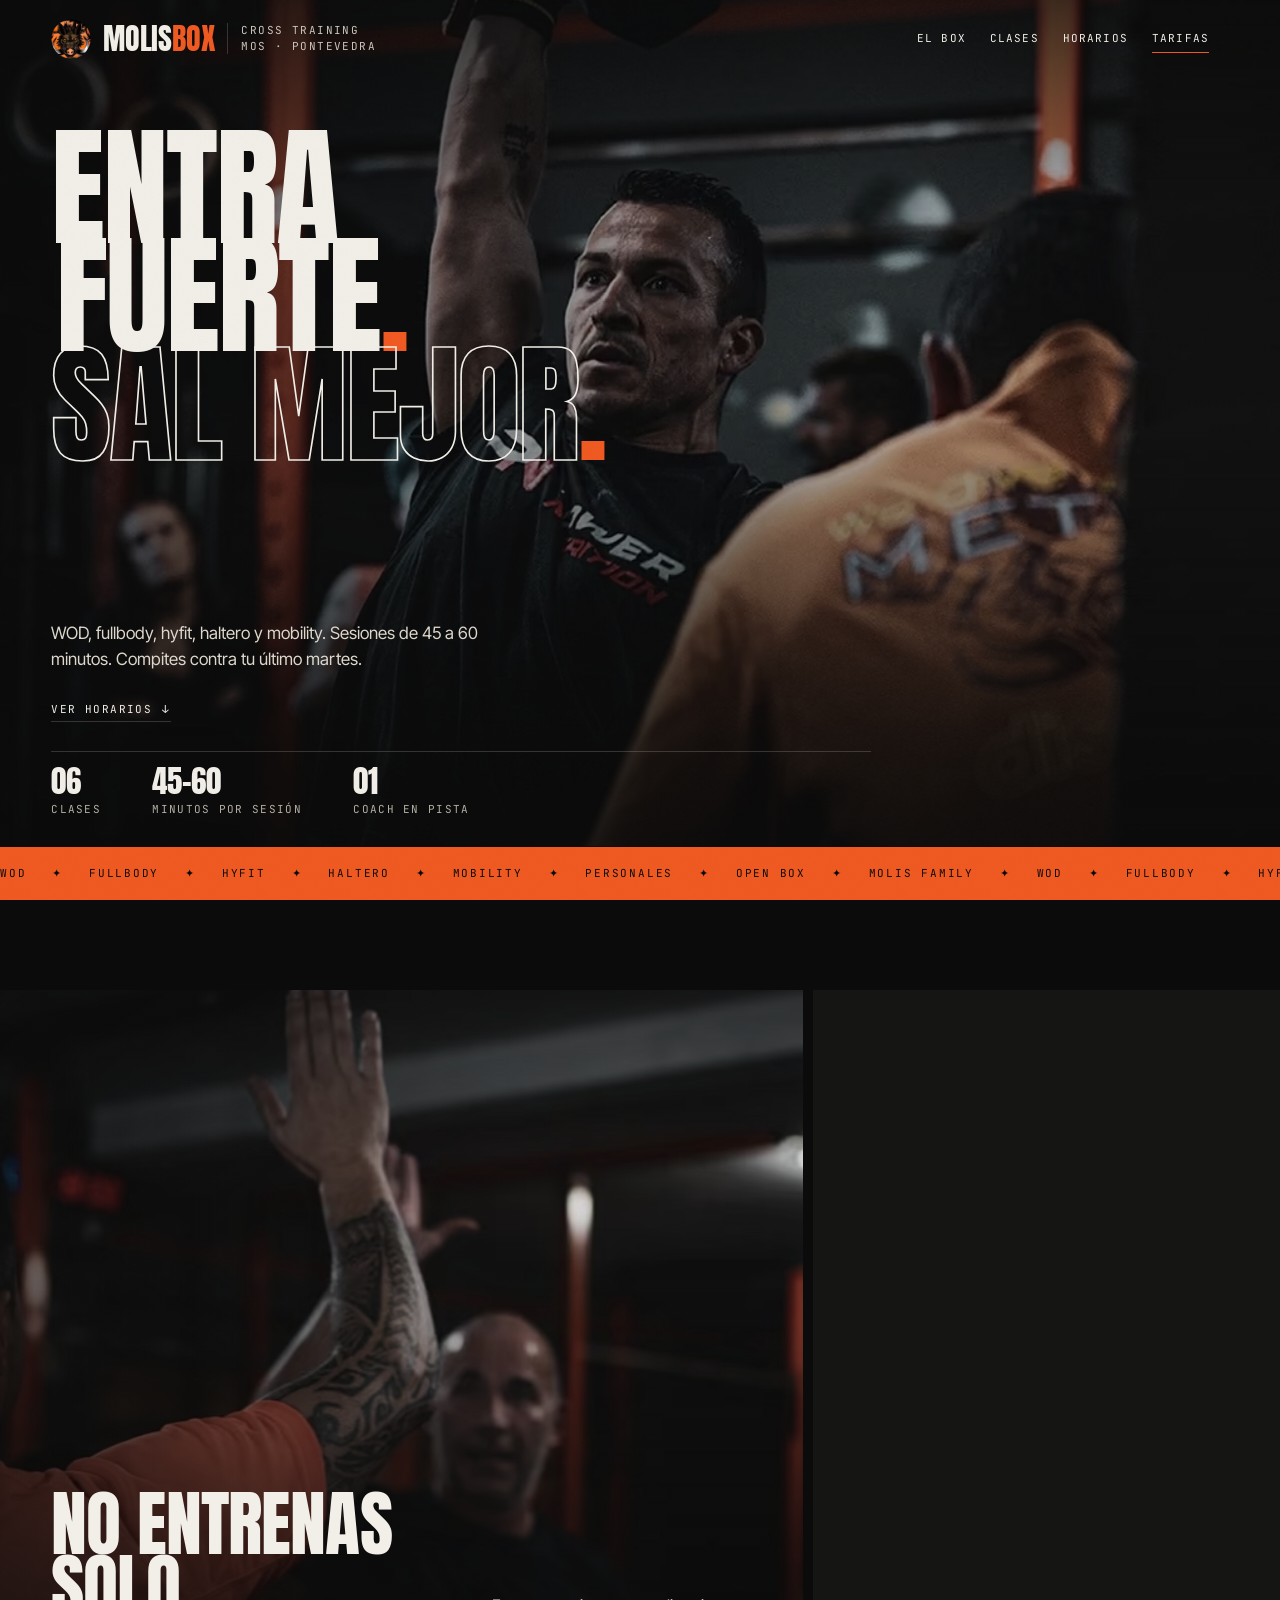
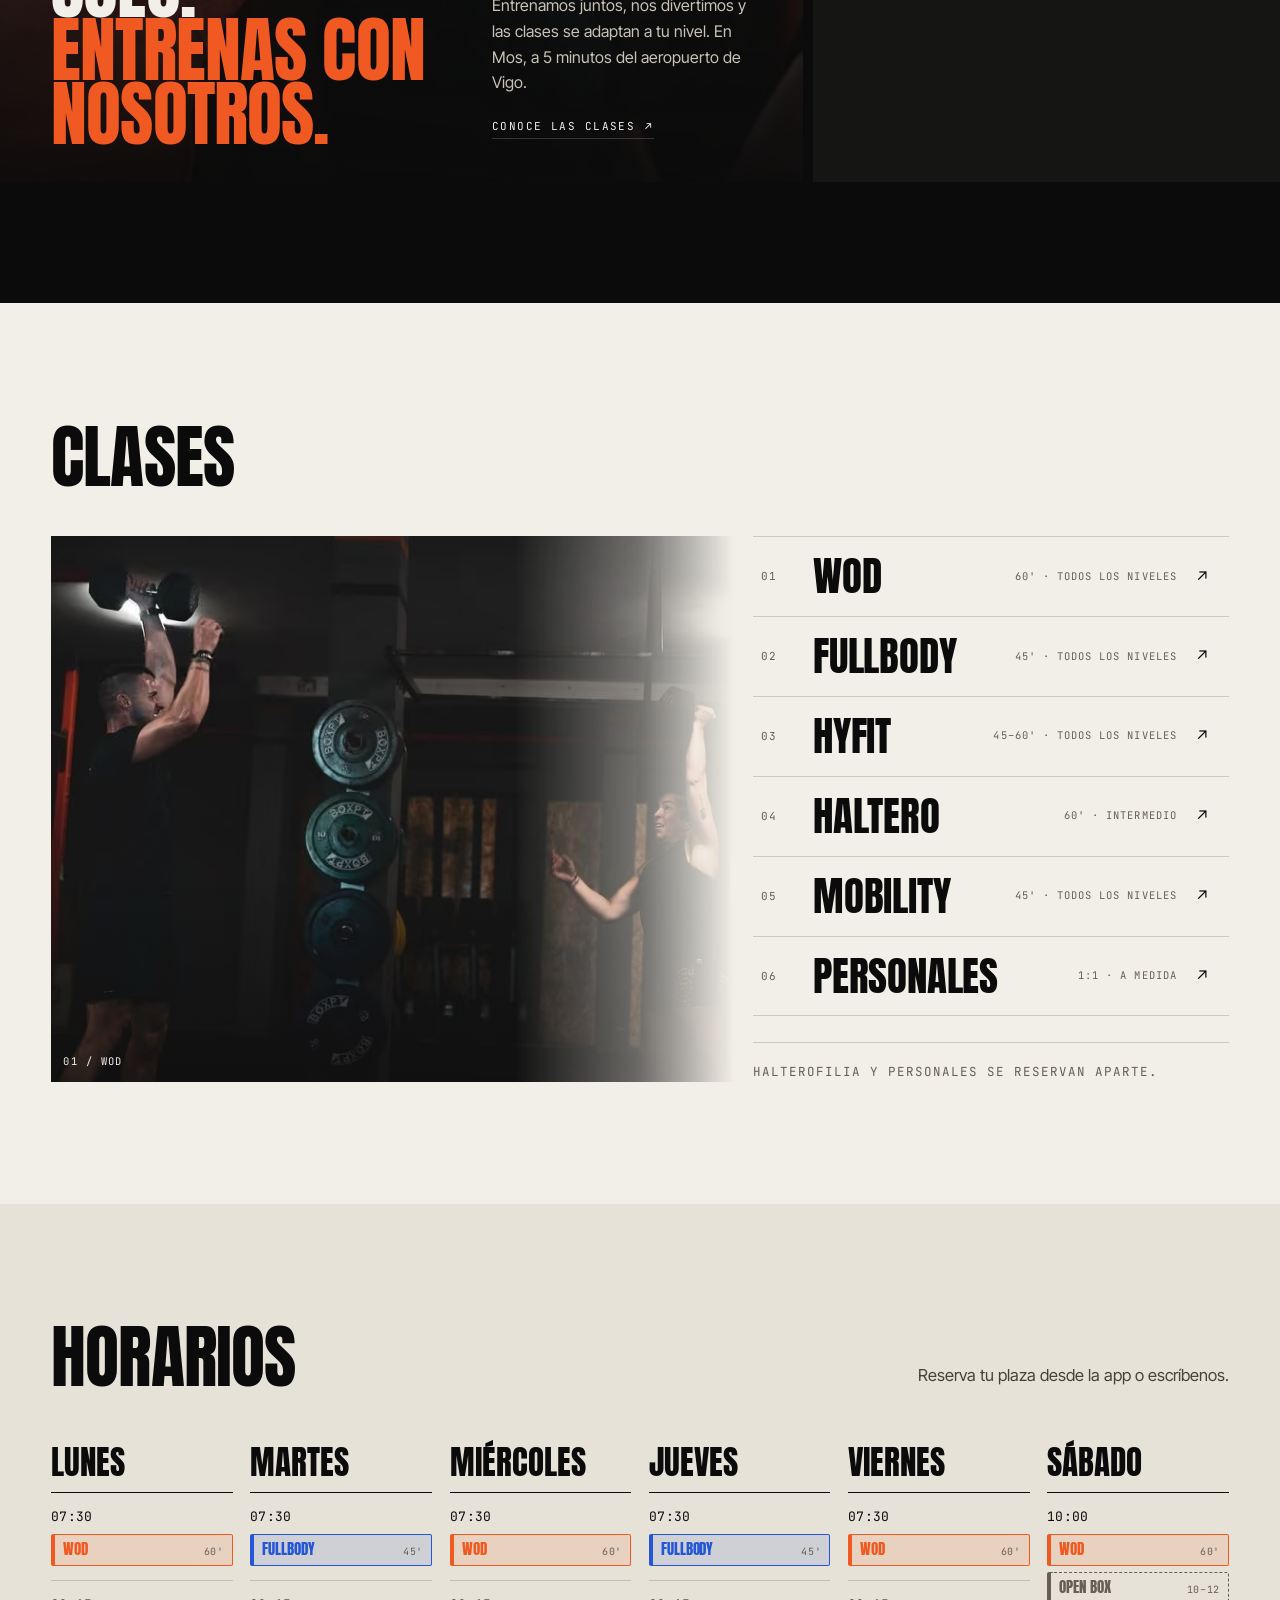
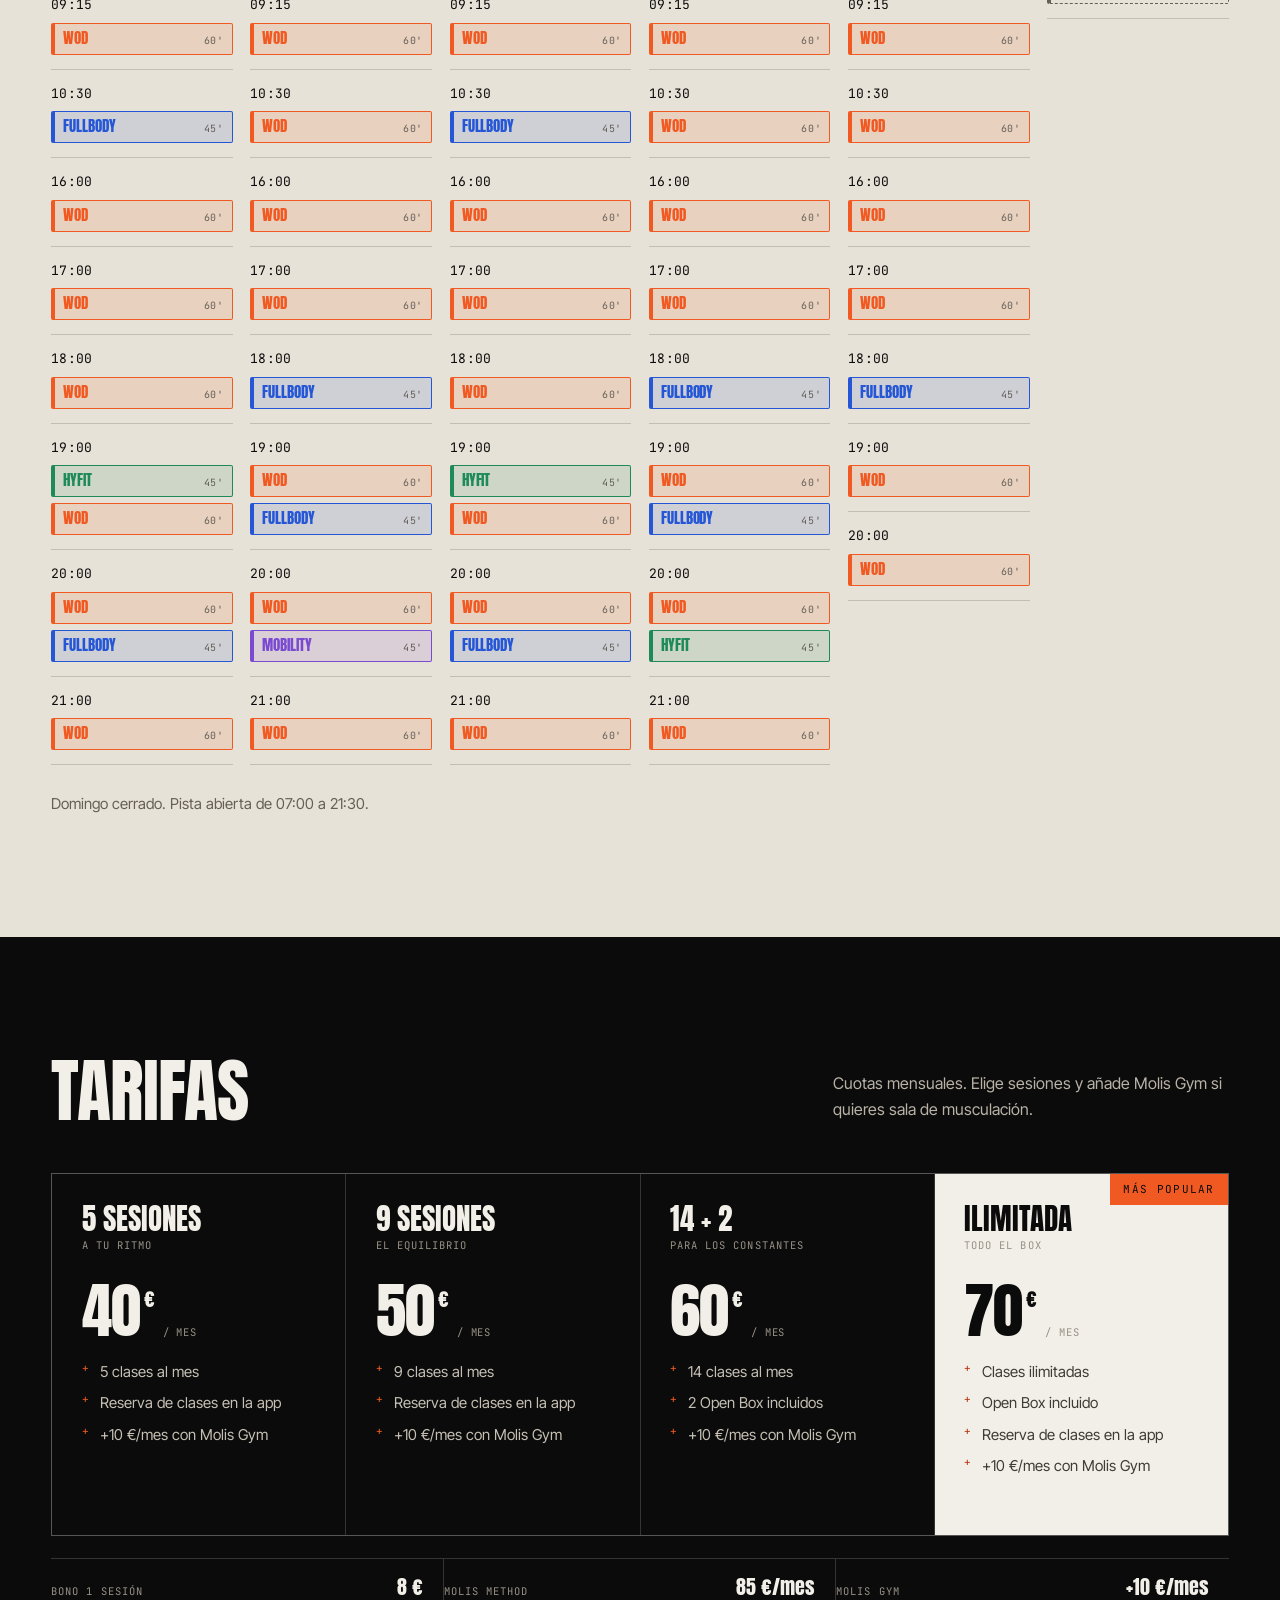
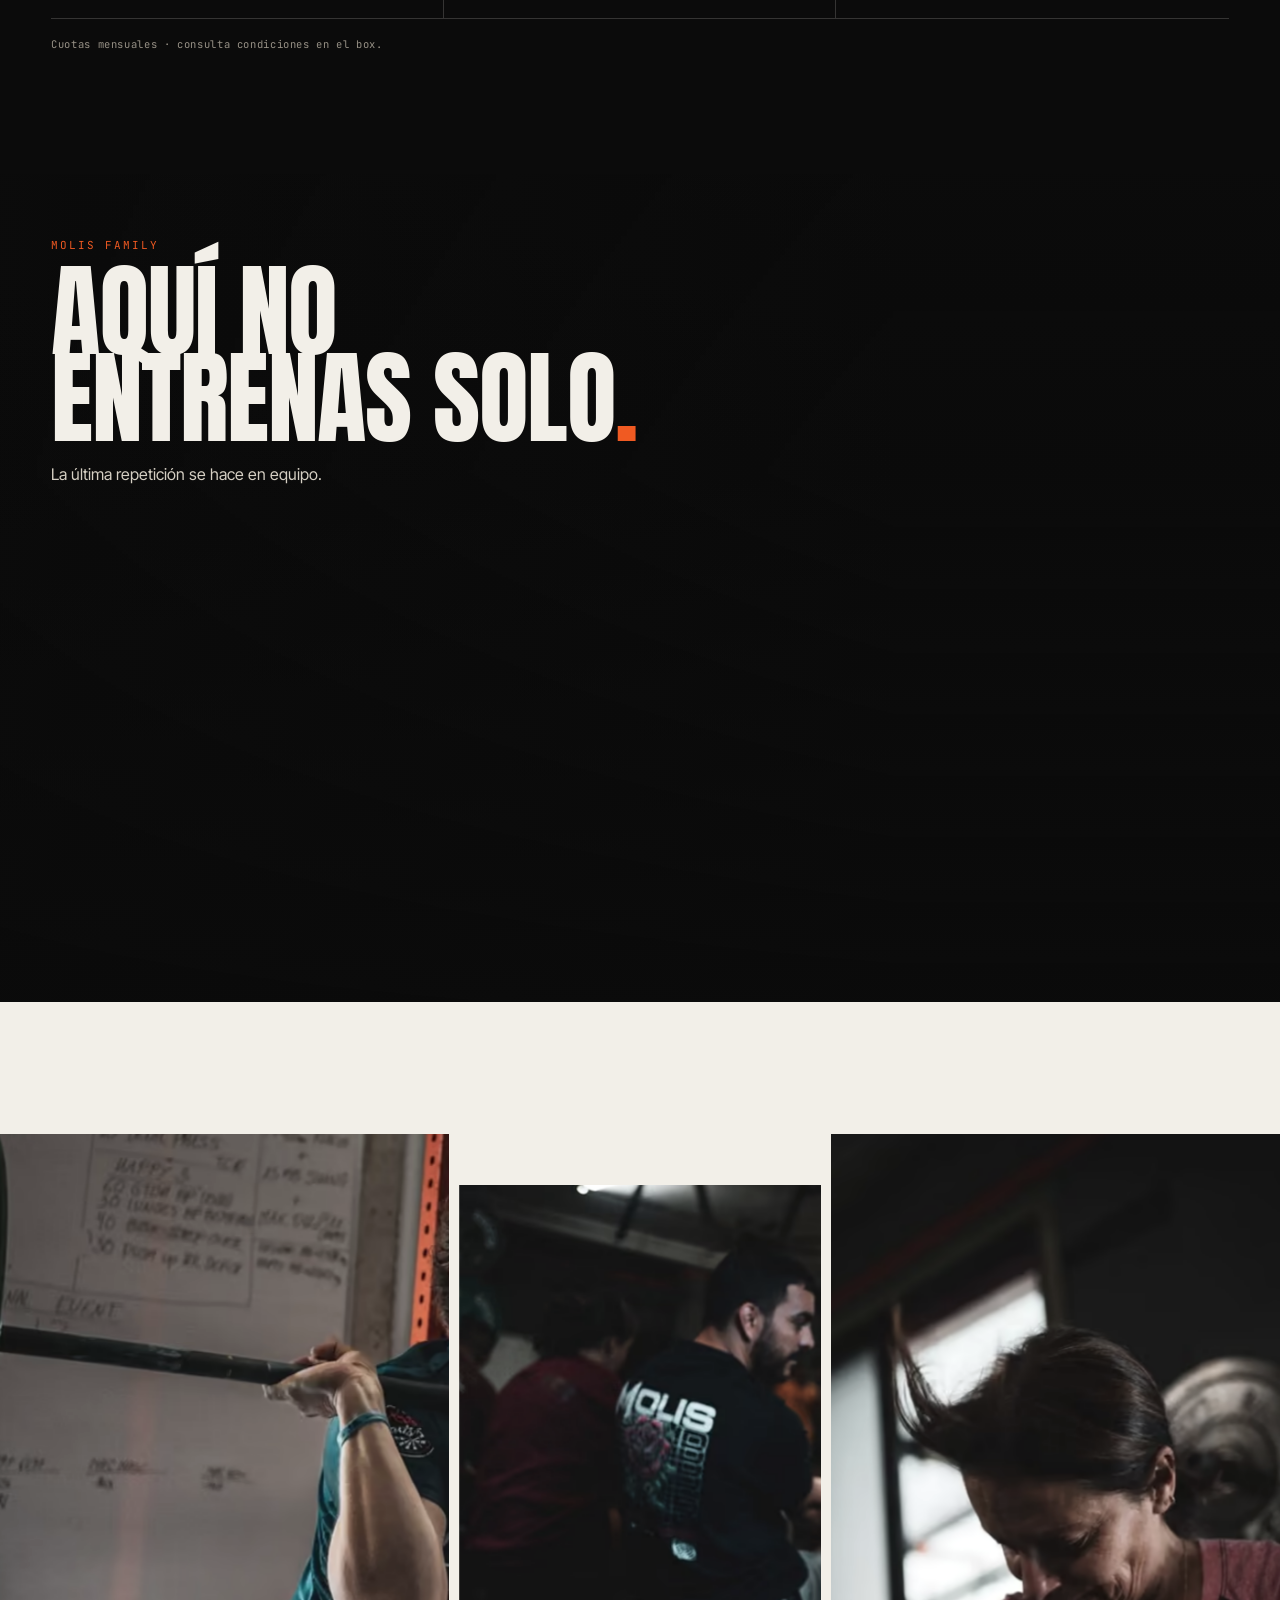
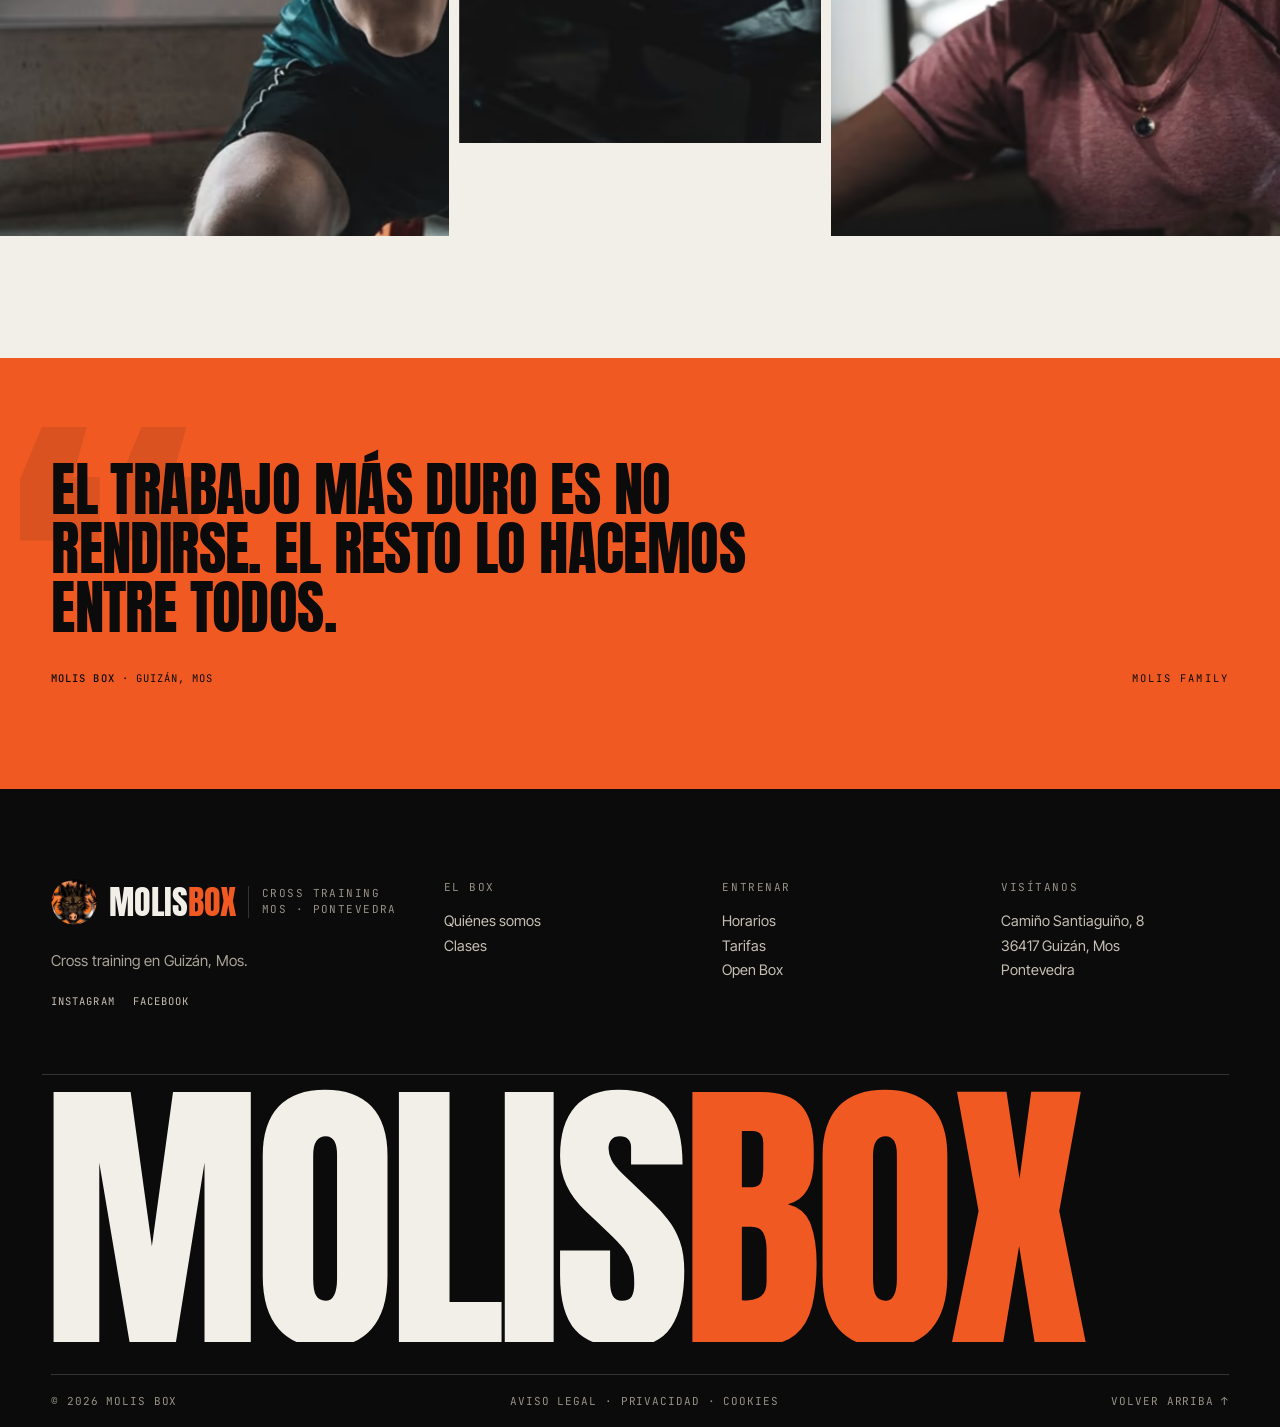
==== commit d207798a: "Refactor modular de CSS/JS, revisión de diseño y ajustes de contenido" ====
--- a/index.html
+++ b/index.html
@@ -7,51 +7,34 @@
   <meta name="description" content="Box de cross training en Guizán, Mos (Pontevedra). WOD, Fullbody, Hyfit, Halterofilia, Mobility y entrenamiento personal.">
   <meta name="theme-color" content="#0b0b0b">
   <link rel="canonical" href="https://molisbox.com/">
-
   <!-- Open Graph -->
   <meta property="og:type" content="website">
   <meta property="og:site_name" content="Molis Box">
   <meta property="og:title" content="Molis Box · Cross Training en Mos, Pontevedra">
   <meta property="og:description" content="Entra fuerte. Sal mejor. WOD, Fullbody, Hyfit, Halterofilia y Mobility en Guizán, Mos.">
   <meta property="og:image" content="https://molisbox.com/assets/img/og.jpg">
-  <meta property="og:url" content="https://molisbox.com/">
   <meta property="og:image:width" content="1200">
   <meta property="og:image:height" content="630">
+  <meta property="og:url" content="https://molisbox.com/">
   <meta property="og:locale" content="es_ES">
   <meta name="twitter:card" content="summary_large_image">
-
   <link rel="icon" type="image/png" href="assets/img/favicon.png">
   <link rel="apple-touch-icon" href="assets/img/apple-touch-icon.png">
-
   <link rel="preconnect" href="https://fonts.googleapis.com">
   <link rel="preconnect" href="https://fonts.gstatic.com" crossorigin>
   <link href="https://fonts.googleapis.com/css2?family=Anton&family=Inter+Tight:ital,wght@0,300..700;1,400&family=JetBrains+Mono:wght@400;500&display=swap" rel="stylesheet">
-
   <link rel="preload" as="image" type="image/avif" href="assets/img/hero-720.avif" imagesrcset="assets/img/hero-720.avif 720w, assets/img/hero.avif 1080w" imagesizes="100vw" fetchpriority="high">
   <link rel="stylesheet" href="assets/css/styles.css">
   <script>document.documentElement.classList.replace('no-js','js');</script>
-
   <script type="application/ld+json">
   {
     "@context": "https://schema.org",
     "@type": "ExerciseGym",
     "name": "Molis Box",
     "description": "Box de cross training en Guizán, Mos (Pontevedra). WOD, Fullbody, Hyfit, Halterofilia, Mobility, entrenamiento personal y sala de musculación.",
-    "address": {
-      "@type": "PostalAddress",
-      "streetAddress": "Camiño Santiaguiño, 8",
-      "addressLocality": "Guizán, Mos",
-      "addressRegion": "Pontevedra",
-      "postalCode": "36417",
-      "addressCountry": "ES"
-    },
-    "telephone": "+34618730768",
-    "url": "https://molisbox.com/",
-    "sameAs": [
-      "https://www.instagram.com/molisbox/",
-      "https://www.facebook.com/molisbox/"
-    ],
-    "priceRange": "€",
+    "url": "https://molisbox.com/", "priceRange": "€",
+    "address": { "@type": "PostalAddress", "streetAddress": "Camiño Santiaguiño, 8", "addressLocality": "Guizán, Mos", "addressRegion": "Pontevedra", "postalCode": "36417", "addressCountry": "ES" },
+    "sameAs": ["https://www.instagram.com/molisbox/", "https://www.facebook.com/molisbox/"],
     "openingHoursSpecification": [
       { "@type": "OpeningHoursSpecification", "dayOfWeek": ["Monday","Tuesday","Wednesday","Thursday","Friday"], "opens": "07:00", "closes": "21:30" },
       { "@type": "OpeningHoursSpecification", "dayOfWeek": "Saturday", "opens": "10:00", "closes": "12:00" }
@@ -60,12 +43,9 @@
   </script>
 </head>
 <body id="top">
-
   <div class="grain" aria-hidden="true"></div>
   <div class="progress" aria-hidden="true"><span id="progressBar"></span></div>
-
   <a class="skip-link" href="#main">Saltar al contenido</a>
-
   <!-- ============ HEADER ============ -->
   <header class="nav nav--hero" id="nav">
     <div class="nav__inner wrap">
@@ -74,85 +54,49 @@
         <span class="logo__word">Molis<span>Box</span></span>
         <span class="logo__tag">Cross training<br>Mos · Pontevedra</span>
       </a>
-
       <nav class="nav__links" aria-label="Navegación principal">
-        <a href="#box">El box</a>
-        <a href="#disciplinas">Disciplinas</a>
-        <a href="#horarios">Horarios</a>
-        <a href="#precios">Tarifas</a>
-        <a href="#envivo">En vivo</a>
-        <a href="#contacto">Contacto</a>
+        <a href="#box">El box</a><a href="#clases">Clases</a><a href="#horarios">Horarios</a><a href="#precios">Tarifas</a>
       </nav>
-
       <div class="nav__actions">
-        <a class="nav__phone" href="tel:+34618730768">618 730 768</a>
-        <a class="btn btn--sm nav__cta" href="#contacto">Reservar <span class="btn__arrow" aria-hidden="true">↗</span></a>
-        <button class="burger" id="burger" aria-label="Abrir menú" aria-expanded="false" aria-controls="menu">
-          <span></span><span></span>
-        </button>
+        <button class="burger" id="burger" aria-label="Abrir menú" aria-expanded="false" aria-controls="menu"><span></span><span></span></button>
       </div>
     </div>
   </header>
-
   <!-- ============ MOBILE MENU ============ -->
   <div class="menu" id="menu" aria-hidden="true" inert>
     <nav class="menu__links" aria-label="Menú móvil">
       <a href="#box"><span>01</span>El box</a>
-      <a href="#disciplinas"><span>02</span>Disciplinas</a>
+      <a href="#clases"><span>02</span>Clases</a>
       <a href="#horarios"><span>03</span>Horarios</a>
       <a href="#precios"><span>04</span>Tarifas</a>
-      <a href="#envivo"><span>05</span>En vivo</a>
-      <a href="#contacto"><span>06</span>Contacto</a>
     </nav>
-    <div class="menu__foot">
-      <a href="tel:+34618730768">618 730 768</a>
-      <a href="https://wa.me/34618730768" target="_blank" rel="noopener">WhatsApp · Molis Box</a>
-      <span>Camiño Santiaguiño, 8 · Guizán, Mos</span>
-      <a class="btn btn--accent" href="#contacto">Reservar una clase <span class="btn__arrow" aria-hidden="true">↗</span></a>
-    </div>
+    <div class="menu__foot"><span>Camiño Santiaguiño, 8 · Guizán, Mos</span></div>
   </div>
-
   <main id="main">
-
     <!-- ============ HERO ============ -->
     <section class="hero">
       <div class="hero__grid wrap">
         <div class="hero__head">
-          <p class="eyebrow"><span class="eyebrow__dot"></span>Cross training · Guizán, Mos</p>
           <h1 class="hero__title">
             <span class="line">Entra</span>
             <span class="line">fuerte<span class="dot">.</span></span>
             <span class="line line--outline">Sal mejor<span class="dot">.</span></span>
           </h1>
         </div>
-
         <div class="hero__body">
           <p class="hero__lead">WOD, fullbody, hyfit, haltero y mobility. Sesiones de 45 a 60 minutos. Compites contra tu último martes.</p>
-          <div class="hero__cta">
-            <a class="btn btn--accent" href="#contacto">Reservar una clase <span class="btn__arrow" aria-hidden="true">↗</span></a>
-            <a class="link-arrow" href="#horarios">Ver horarios <span aria-hidden="true">↓</span></a>
-          </div>
+          <div class="hero__cta"><a class="link-arrow" href="#horarios">Ver horarios <span aria-hidden="true">↓</span></a></div>
           <dl class="hero__stats">
-            <div><dt>Disciplinas</dt><dd>06</dd></div>
-            <div><dt>Minutos por sesión</dt><dd>45–60</dd></div>
-            <div><dt>Coach en pista</dt><dd>01</dd></div>
+            <div><dt>Clases</dt><dd>06</dd></div><div><dt>Minutos por sesión</dt><dd>45–60</dd></div><div><dt>Coach en pista</dt><dd>01</dd></div>
           </dl>
         </div>
       </div>
-
       <figure class="hero__media parallax" data-parallax="0.16">
         <picture>
-          <source type="image/avif" srcset="assets/img/hero-720.avif 720w, assets/img/hero.avif 1080w" sizes="100vw">
-          <source type="image/webp" srcset="assets/img/hero-720.webp 720w, assets/img/hero.webp 1080w" sizes="100vw">
-          <img src="assets/img/hero.jpg"
-               srcset="assets/img/hero-720.jpg 720w, assets/img/hero.jpg 1080w"
-               sizes="100vw"
-               width="1080" height="1350"
-               alt="Atleta de Molis Box levantando una mancuerna sobre la cabeza en la pista del box"
-               fetchpriority="high">
+          <source type="image/avif" srcset="assets/img/hero-720.avif 720w, assets/img/hero.avif 1080w" sizes="100vw"><source type="image/webp" srcset="assets/img/hero-720.webp 720w, assets/img/hero.webp 1080w" sizes="100vw">
+          <img src="assets/img/hero.jpg" srcset="assets/img/hero-720.jpg 720w, assets/img/hero.jpg 1080w" sizes="100vw" width="1080" height="1350" alt="Atleta de Molis Box levantando una mancuerna sobre la cabeza en la pista del box" fetchpriority="high">
         </picture>
       </figure>
-
       <div class="marquee" aria-hidden="true">
         <div class="marquee__track">
           <span>WOD <b>✦</b> Fullbody <b>✦</b> Hyfit <b>✦</b> Haltero <b>✦</b> Mobility <b>✦</b> Personales <b>✦</b> Open Box <b>✦</b> Molis Family <b>✦</b></span>
@@ -160,378 +104,144 @@
         </div>
       </div>
     </section>
-
     <!-- ============ MANIFESTO ============ -->
     <section class="section manifesto theme-dark" id="box">
-      <div class="wrap">
-        <header class="sec-head">
-          <span class="sec-index">01 / El box</span>
-          <span class="sec-rule"></span>
-          <span class="sec-note">Guizán · Mos · Pontevedra</span>
-        </header>
-
-      </div>
-
       <div class="manifesto__stage">
         <figure class="manifesto__main parallax reveal" data-parallax="0.04">
           <picture>
-            <source type="image/avif" srcset="assets/img/manifesto-a-720.avif 720w, assets/img/manifesto-a-1080.avif 1080w, assets/img/manifesto-a-1440.avif 1440w" sizes="(max-width: 900px) 100vw, 63vw">
-            <source type="image/webp" srcset="assets/img/manifesto-a-720.webp 720w, assets/img/manifesto-a-1080.webp 1080w, assets/img/manifesto-a-1440.webp 1440w" sizes="(max-width: 900px) 100vw, 63vw">
+            <source type="image/avif" srcset="assets/img/manifesto-a-720.avif 720w, assets/img/manifesto-a-1080.avif 1080w, assets/img/manifesto-a-1440.avif 1440w" sizes="(max-width: 900px) 100vw, 63vw"><source type="image/webp" srcset="assets/img/manifesto-a-720.webp 720w, assets/img/manifesto-a-1080.webp 1080w, assets/img/manifesto-a-1440.webp 1440w" sizes="(max-width: 900px) 100vw, 63vw">
             <img src="assets/img/manifesto-a-1440.jpg" srcset="assets/img/manifesto-a-720.jpg 720w, assets/img/manifesto-a-1080.jpg 1080w, assets/img/manifesto-a-1440.jpg 1440w" sizes="(max-width: 900px) 100vw, 63vw" width="1440" height="900" alt="Dos socios de Molis Box chocando las manos después de una clase" loading="lazy" decoding="async">
           </picture>
           <div class="manifesto__scrim" aria-hidden="true"></div>
           <div class="manifesto__overlay wrap">
-            <h2 class="display manifesto__title reveal">
-              No entrenas<br>solo.<br><em>Entrenas con</em><br><em>nosotros.</em>
-            </h2>
+            <h2 class="display manifesto__title reveal">No entrenas<br>solo.<br><em>Entrenas con</em><br><em>nosotros.</em></h2>
             <div class="manifesto__side reveal" style="--d:.12s">
-              <p>Entrenamos juntos, nos divertimos y las clases se adaptan a tu nivel. En Guizán, a un paso de Vigo y Pontevedra.</p>
-              <a class="link-arrow link-arrow--light" href="#disciplinas">Conoce las disciplinas <span aria-hidden="true">↗</span></a>
+              <p>Entrenamos juntos, nos divertimos y las clases se adaptan a tu nivel. En Mos, a 5 minutos del aeropuerto de Vigo.</p>
+              <a class="link-arrow link-arrow--light" href="#clases">Conoce las clases <span aria-hidden="true">↗</span></a>
             </div>
           </div>
         </figure>
-
         <figure class="manifesto__inset parallax reveal" data-parallax="0.1" style="--d:.1s">
           <picture>
-            <source type="image/avif" srcset="assets/img/manifesto-b-450.avif 450w, assets/img/manifesto-b-675.avif 675w, assets/img/manifesto-b-900.avif 900w" sizes="(max-width: 900px) 100vw, 37vw">
-            <source type="image/webp" srcset="assets/img/manifesto-b-450.webp 450w, assets/img/manifesto-b-675.webp 675w, assets/img/manifesto-b-900.webp 900w" sizes="(max-width: 900px) 100vw, 37vw">
-            <img src="assets/img/manifesto-b-900.jpg" srcset="assets/img/manifesto-b-450.jpg 450w, assets/img/manifesto-b-675.jpg 675w, assets/img/manifesto-b-900.jpg 900w" sizes="(max-width: 900px) 100vw, 37vw" width="900" height="1200" alt="Socio de Molis Box con la camiseta del box de espaldas" loading="lazy" decoding="async">
-          </picture>
-        </figure>
-      </div>
-
+            <source type="image/avif" srcset="assets/img/disc-fullbody-360.avif 360w, assets/img/disc-fullbody-540.avif 540w, assets/img/disc-fullbody-720.avif 720w" sizes="(max-width: 900px) 100vw, 37vw"><source type="image/webp" srcset="assets/img/disc-fullbody-360.webp 360w, assets/img/disc-fullbody-540.webp 540w, assets/img/disc-fullbody-720.webp 720w" sizes="(max-width: 900px) 100vw, 37vw">
+            <img src="assets/img/disc-fullbody-720.jpg" srcset="assets/img/disc-fullbody-360.jpg 360w, assets/img/disc-fullbody-540.jpg 540w, assets/img/disc-fullbody-720.jpg 720w" sizes="(max-width: 900px) 100vw, 37vw" width="720" height="900" alt="Socia de Molis Box levantando una mancuerna durante una clase de fullbody" loading="lazy" decoding="async">
+          </picture>
+        </figure>
+      </div>
+    </section>
+    <!-- ============ CLASES ============ -->
+    <section class="section classes" id="clases">
       <div class="wrap">
-        <dl class="stats">
-          <div class="stat reveal">
-            <dd>06</dd>
-            <dt>Disciplinas</dt>
-          </div>
-          <div class="stat reveal" style="--d:.08s">
-            <dd>9</dd>
-            <dt>Franjas diarias</dt>
-          </div>
-          <div class="stat reveal" style="--d:.16s">
-            <dd>1</dd>
-            <dt>Coach en pista</dt>
-          </div>
-        </dl>
-      </div>
-    </section>
-
-    <!-- ============ DISCIPLINAS ============ -->
-    <section class="section classes" id="disciplinas">
-      <div class="wrap">
-        <header class="sec-head">
-          <span class="sec-index">02 / Disciplinas</span>
-          <span class="sec-rule"></span>
-          <span class="sec-note">06 programas</span>
-        </header>
-
+        <div class="classes__intro"><h2 class="display reveal">Clases</h2></div>
         <div class="classes__grid">
-          <div class="classes__intro">
-            <h2 class="display reveal">Elige tu<br>campo de<br>batalla.</h2>
-
-            <div class="classes__preview" id="classPreview" aria-hidden="true">
-              <picture>
-                <source type="image/avif" srcset="assets/img/disc-wod-360.avif 360w, assets/img/disc-wod-540.avif 540w, assets/img/disc-wod-720.avif 720w" sizes="330px">
-                <source type="image/webp" srcset="assets/img/disc-wod-360.webp 360w, assets/img/disc-wod-540.webp 540w, assets/img/disc-wod-720.webp 720w" sizes="330px">
-                <img src="assets/img/disc-wod-720.jpg" srcset="assets/img/disc-wod-360.jpg 360w, assets/img/disc-wod-540.jpg 540w, assets/img/disc-wod-720.jpg 720w" sizes="330px" alt="" class="is-active" width="720" height="900" loading="lazy" decoding="async">
-              </picture>
-              <picture>
-                <source type="image/avif" srcset="assets/img/disc-fullbody-360.avif 360w, assets/img/disc-fullbody-540.avif 540w, assets/img/disc-fullbody-720.avif 720w" sizes="330px">
-                <source type="image/webp" srcset="assets/img/disc-fullbody-360.webp 360w, assets/img/disc-fullbody-540.webp 540w, assets/img/disc-fullbody-720.webp 720w" sizes="330px">
-                <img src="assets/img/disc-fullbody-720.jpg" srcset="assets/img/disc-fullbody-360.jpg 360w, assets/img/disc-fullbody-540.jpg 540w, assets/img/disc-fullbody-720.jpg 720w" sizes="330px" alt="" width="720" height="900" loading="lazy" decoding="async">
-              </picture>
-              <picture>
-                <source type="image/avif" srcset="assets/img/disc-hyfit-360.avif 360w, assets/img/disc-hyfit-540.avif 540w, assets/img/disc-hyfit-720.avif 720w" sizes="330px">
-                <source type="image/webp" srcset="assets/img/disc-hyfit-360.webp 360w, assets/img/disc-hyfit-540.webp 540w, assets/img/disc-hyfit-720.webp 720w" sizes="330px">
-                <img src="assets/img/disc-hyfit-720.jpg" srcset="assets/img/disc-hyfit-360.jpg 360w, assets/img/disc-hyfit-540.jpg 540w, assets/img/disc-hyfit-720.jpg 720w" sizes="330px" alt="" width="720" height="900" loading="lazy" decoding="async">
-              </picture>
-              <picture>
-                <source type="image/avif" srcset="assets/img/disc-haltero-360.avif 360w, assets/img/disc-haltero-540.avif 540w, assets/img/disc-haltero-720.avif 720w" sizes="330px">
-                <source type="image/webp" srcset="assets/img/disc-haltero-360.webp 360w, assets/img/disc-haltero-540.webp 540w, assets/img/disc-haltero-720.webp 720w" sizes="330px">
-                <img src="assets/img/disc-haltero-720.jpg" srcset="assets/img/disc-haltero-360.jpg 360w, assets/img/disc-haltero-540.jpg 540w, assets/img/disc-haltero-720.jpg 720w" sizes="330px" alt="" width="720" height="900" loading="lazy" decoding="async">
-              </picture>
-              <picture>
-                <source type="image/avif" srcset="assets/img/disc-mobility-360.avif 360w, assets/img/disc-mobility-540.avif 540w, assets/img/disc-mobility-720.avif 720w" sizes="330px">
-                <source type="image/webp" srcset="assets/img/disc-mobility-360.webp 360w, assets/img/disc-mobility-540.webp 540w, assets/img/disc-mobility-720.webp 720w" sizes="330px">
-                <img src="assets/img/disc-mobility-720.jpg" srcset="assets/img/disc-mobility-360.jpg 360w, assets/img/disc-mobility-540.jpg 540w, assets/img/disc-mobility-720.jpg 720w" sizes="330px" alt="" width="720" height="900" loading="lazy" decoding="async">
-              </picture>
-              <picture>
-                <source type="image/avif" srcset="assets/img/disc-personal-360.avif 360w, assets/img/disc-personal-540.avif 540w, assets/img/disc-personal-720.avif 720w" sizes="330px">
-                <source type="image/webp" srcset="assets/img/disc-personal-360.webp 360w, assets/img/disc-personal-540.webp 540w, assets/img/disc-personal-720.webp 720w" sizes="330px">
-                <img src="assets/img/disc-personal-720.jpg" srcset="assets/img/disc-personal-360.jpg 360w, assets/img/disc-personal-540.jpg 540w, assets/img/disc-personal-720.jpg 720w" sizes="330px" alt="" width="720" height="900" loading="lazy" decoding="async">
-              </picture>
-              <span class="classes__preview-label" id="previewLabel">01 / WOD</span>
-            </div>
-
-            <p class="classes__hint">Pasa el cursor <span aria-hidden="true">···</span> 06 disciplinas</p>
-          </div>
-
+          <!-- Las fotos se generan desde data-img de cada fila (classes.js) -->
+          <div class="classes__preview" id="classPreview" aria-hidden="true"><span class="classes__preview-label" id="previewLabel">01 / WOD</span></div>
           <div class="classes__right">
             <ul class="classes__list">
-              <li>
-                <a class="class-row" href="#horarios" data-index="0" style="--thumb:url('assets/img/thumb-wod.webp')">
-                  <span class="class-row__num">01</span>
-                  <span class="class-row__name">WOD</span>
-                  <span class="class-row__meta">60' · Todos los niveles</span>
-                  <span class="class-row__arrow" aria-hidden="true">↗</span>
-                </a>
-              </li>
-              <li>
-                <a class="class-row" href="#horarios" data-index="1" style="--thumb:url('assets/img/thumb-fullbody.webp')">
-                  <span class="class-row__num">02</span>
-                  <span class="class-row__name">Fullbody</span>
-                  <span class="class-row__meta">45' · Todos los niveles</span>
-                  <span class="class-row__arrow" aria-hidden="true">↗</span>
-                </a>
-              </li>
-              <li>
-                <a class="class-row" href="#horarios" data-index="2" style="--thumb:url('assets/img/thumb-hyfit.webp')">
-                  <span class="class-row__num">03</span>
-                  <span class="class-row__name">Hyfit</span>
-                  <span class="class-row__meta">45–60' · Todos los niveles</span>
-                  <span class="class-row__arrow" aria-hidden="true">↗</span>
-                </a>
-              </li>
-              <li>
-                <a class="class-row" href="#horarios" data-index="3" style="--thumb:url('assets/img/thumb-haltero.webp')">
-                  <span class="class-row__num">04</span>
-                  <span class="class-row__name">Haltero</span>
-                  <span class="class-row__meta">60' · Intermedio</span>
-                  <span class="class-row__arrow" aria-hidden="true">↗</span>
-                </a>
-              </li>
-              <li>
-                <a class="class-row" href="#horarios" data-index="4" style="--thumb:url('assets/img/thumb-mobility.webp')">
-                  <span class="class-row__num">05</span>
-                  <span class="class-row__name">Mobility</span>
-                  <span class="class-row__meta">45' · Todos los niveles</span>
-                  <span class="class-row__arrow" aria-hidden="true">↗</span>
-                </a>
-              </li>
-              <li>
-                <a class="class-row" href="#contacto" data-index="5" style="--thumb:url('assets/img/thumb-personal.webp')">
-                  <span class="class-row__num">06</span>
-                  <span class="class-row__name">Personales</span>
-                  <span class="class-row__meta">1:1 · A medida</span>
-                  <span class="class-row__arrow" aria-hidden="true">↗</span>
-                </a>
-              </li>
+              <li><a class="class-row" href="#horarios" data-index="0" data-img="wod">
+                <span class="class-row__num">01</span><span class="class-row__name">WOD</span><span class="class-row__meta">60' · Todos los niveles</span><span class="class-row__arrow" aria-hidden="true">↗</span></a></li>
+              <li><a class="class-row" href="#horarios" data-index="1" data-img="fullbody">
+                <span class="class-row__num">02</span><span class="class-row__name">Fullbody</span><span class="class-row__meta">45' · Todos los niveles</span><span class="class-row__arrow" aria-hidden="true">↗</span></a></li>
+              <li><a class="class-row" href="#horarios" data-index="2" data-img="hyfit">
+                <span class="class-row__num">03</span><span class="class-row__name">Hyfit</span><span class="class-row__meta">45–60' · Todos los niveles</span><span class="class-row__arrow" aria-hidden="true">↗</span></a></li>
+              <li><a class="class-row" href="#horarios" data-index="3" data-img="haltero">
+                <span class="class-row__num">04</span><span class="class-row__name">Haltero</span><span class="class-row__meta">60' · Intermedio</span><span class="class-row__arrow" aria-hidden="true">↗</span></a></li>
+              <li><a class="class-row" href="#horarios" data-index="4" data-img="mobility">
+                <span class="class-row__num">05</span><span class="class-row__name">Mobility</span><span class="class-row__meta">45' · Todos los niveles</span><span class="class-row__arrow" aria-hidden="true">↗</span></a></li>
+              <li><a class="class-row" href="#precios" data-index="5" data-img="personal">
+                <span class="class-row__num">06</span><span class="class-row__name">Personales</span><span class="class-row__meta">1:1 · A medida</span><span class="class-row__arrow" aria-hidden="true">↗</span></a></li>
             </ul>
-
-            <div class="classes__foot">
-              <p>Halterofilia y personales se reservan aparte.</p>
-            </div>
+            <div class="classes__foot"><p>Halterofilia y personales se reservan aparte.</p></div>
           </div>
         </div>
       </div>
     </section>
-
     <!-- ============ HORARIOS ============ -->
     <section class="section schedule" id="horarios">
       <div class="wrap">
-        <header class="sec-head">
-          <span class="sec-index">03 / Horarios</span>
-          <span class="sec-rule"></span>
-          <span class="sec-note">Temporada 2026/27</span>
-        </header>
-
         <div class="schedule__top">
-          <h2 class="display reveal">Tu semana,<br>planificada.</h2>
-          <div class="schedule__intro reveal" style="--d:.08s">
-            <p>Reserva tu plaza desde la app o escríbenos.</p>
-            <a class="link-arrow" href="#contacto">Pedir información <span aria-hidden="true">↗</span></a>
-          </div>
-        </div>
-
-        <div class="schedule__bar">
-          <div class="days" role="tablist" aria-label="Días de la semana">
-            <button class="day" role="tab" id="tab-lun" aria-selected="false" aria-controls="schedulePanel" data-day="0">Lun</button>
-            <button class="day" role="tab" id="tab-mar" aria-selected="false" aria-controls="schedulePanel" data-day="1">Mar</button>
-            <button class="day" role="tab" id="tab-mie" aria-selected="false" aria-controls="schedulePanel" data-day="2">Mié</button>
-            <button class="day" role="tab" id="tab-jue" aria-selected="false" aria-controls="schedulePanel" data-day="3">Jue</button>
-            <button class="day" role="tab" id="tab-vie" aria-selected="false" aria-controls="schedulePanel" data-day="4">Vie</button>
-            <button class="day" role="tab" id="tab-sab" aria-selected="false" aria-controls="schedulePanel" data-day="5">Sáb</button>
-          </div>
-          <span class="schedule__zone">Pista abierta · 07:00–21:30</span>
-        </div>
-
-        <div class="schedule__panel" id="schedulePanel" role="tabpanel" aria-labelledby="tab-lun" tabindex="0">
-          <noscript><p class="slot__empty">Activa JavaScript para consultar el horario completo, o llámanos al <a href="tel:+34618730768">618 730 768</a>.</p></noscript>
-        </div>
-
-        <div class="schedule__foot">
-          <p>Domingo cerrado.</p>
-          <a class="btn btn--ghost btn--sm" href="#contacto">Reservar una clase <span class="btn__arrow" aria-hidden="true">↗</span></a>
-        </div>
-      </div>
-    </section>
-
+          <h2 class="display reveal">Horarios</h2>
+          <div class="schedule__intro reveal" style="--d:.08s"><p>Reserva tu plaza desde la app o escríbenos.</p></div>
+        </div>
+        <div class="schedule__week" id="schedulePanel" role="region" aria-label="Horario semanal" tabindex="0">
+          <noscript><p class="slot__empty">Activa JavaScript para consultar el horario completo.</p></noscript>
+        </div>
+        <div class="schedule__foot"><p>Domingo cerrado. Pista abierta de 07:00 a 21:30.</p></div>
+      </div>
+    </section>
     <!-- ============ PRECIOS ============ -->
     <section class="section pricing theme-dark" id="precios">
       <div class="wrap">
-        <header class="sec-head">
-          <span class="sec-index">04 / Tarifas</span>
-          <span class="sec-rule"></span>
-          <span class="sec-note">Cuotas mensuales</span>
-        </header>
-
         <div class="pricing__top">
-          <h2 class="display reveal">Elige cuántas<br>veces. Nosotros<br>ponemos el resto.</h2>
+          <h2 class="display reveal">Tarifas</h2>
           <p class="pricing__intro reveal" style="--d:.08s">Cuotas mensuales. Elige sesiones y añade Molis Gym si quieres sala de musculación.</p>
         </div>
-
         <div class="plans">
           <article class="plan reveal">
-            <div class="plan__head">
-              <h3>5 sesiones</h3>
-              <p>A tu ritmo</p>
-            </div>
+            <div class="plan__head"><h3>5 sesiones</h3><p>A tu ritmo</p></div>
             <p class="price"><span>40</span><sup>€</sup><small>/ mes</small></p>
-            <ul>
-              <li>5 clases al mes</li>
-              <li>Reserva de clases en la app</li>
-              <li>+10 €/mes con Molis Gym</li>
-            </ul>
-            <a class="btn btn--ghost btn--block" href="#contacto">Elegir 5 sesiones <span class="btn__arrow" aria-hidden="true">↗</span></a>
-          </article>
-
+            <ul><li>5 clases al mes</li><li>Reserva de clases en la app</li><li>+10 €/mes con Molis Gym</li></ul>
+          </article>
           <article class="plan reveal" style="--d:.06s">
-            <div class="plan__head">
-              <h3>9 sesiones</h3>
-              <p>El equilibrio</p>
-            </div>
+            <div class="plan__head"><h3>9 sesiones</h3><p>El equilibrio</p></div>
             <p class="price"><span>50</span><sup>€</sup><small>/ mes</small></p>
-            <ul>
-              <li>9 clases al mes</li>
-              <li>Reserva de clases en la app</li>
-              <li>+10 €/mes con Molis Gym</li>
-            </ul>
-            <a class="btn btn--ghost btn--block" href="#contacto">Elegir 9 sesiones <span class="btn__arrow" aria-hidden="true">↗</span></a>
-          </article>
-
+            <ul><li>9 clases al mes</li><li>Reserva de clases en la app</li><li>+10 €/mes con Molis Gym</li></ul>
+          </article>
           <article class="plan reveal" style="--d:.12s">
-            <div class="plan__head">
-              <h3>14 + 2</h3>
-              <p>Para los constantes</p>
-            </div>
+            <div class="plan__head"><h3>14 + 2</h3><p>Para los constantes</p></div>
             <p class="price"><span>60</span><sup>€</sup><small>/ mes</small></p>
-            <ul>
-              <li>14 clases al mes</li>
-              <li>2 Open Box incluidos</li>
-              <li>+10 €/mes con Molis Gym</li>
-            </ul>
-            <a class="btn btn--ghost btn--block" href="#contacto">Elegir 14 + 2 <span class="btn__arrow" aria-hidden="true">↗</span></a>
-          </article>
-
+            <ul><li>14 clases al mes</li><li>2 Open Box incluidos</li><li>+10 €/mes con Molis Gym</li></ul>
+          </article>
           <article class="plan plan--featured reveal" style="--d:.18s">
             <span class="plan__badge">Más popular</span>
-            <div class="plan__head">
-              <h3>Ilimitada</h3>
-              <p>Todo el box</p>
-            </div>
+            <div class="plan__head"><h3>Ilimitada</h3><p>Todo el box</p></div>
             <p class="price"><span>70</span><sup>€</sup><small>/ mes</small></p>
-            <ul>
-              <li>Clases ilimitadas</li>
-              <li>Open Box incluido</li>
-              <li>Reserva de clases en la app</li>
-              <li>+10 €/mes con Molis Gym</li>
-            </ul>
-            <a class="btn btn--light btn--block" href="#contacto">Quiero ilimitada <span class="btn__arrow" aria-hidden="true">↗</span></a>
-          </article>
-        </div>
-
+            <ul><li>Clases ilimitadas</li><li>Open Box incluido</li><li>Reserva de clases en la app</li><li>+10 €/mes con Molis Gym</li></ul>
+          </article>
+        </div>
         <ul class="extras">
-          <li><span>Bono 1 sesión</span><strong>8 €</strong></li>
-          <li><span>Molis Method</span><strong>85 €/mes</strong></li>
-          <li><span>Molis Gym</span><strong>+10 €/mes</strong></li>
+          <li><span>Bono 1 sesión</span><strong>8 €</strong></li><li><span>Molis Method</span><strong>85 €/mes</strong></li><li><span>Molis Gym</span><strong>+10 €/mes</strong></li>
         </ul>
         <p class="pricing__note">Cuotas mensuales · consulta condiciones en el box.</p>
       </div>
     </section>
-
     <!-- ============ BAND ============ -->
     <section class="band" aria-labelledby="bandTitle">
       <div class="band__media parallax" data-parallax="0.3">
         <picture>
-          <source type="image/avif" srcset="assets/img/band-800.avif 800w, assets/img/band-1200.avif 1200w, assets/img/band-1600.avif 1600w" sizes="100vw">
-          <source type="image/webp" srcset="assets/img/band-800.webp 800w, assets/img/band-1200.webp 1200w, assets/img/band-1600.webp 1600w" sizes="100vw">
-          <img src="assets/img/band-1600.jpg" srcset="assets/img/band-800.jpg 800w, assets/img/band-1200.jpg 1200w, assets/img/band-1600.jpg 1600w" sizes="100vw" width="1600" height="900" alt="Atleta de Molis Box levantando una barra sobre la cabeza" loading="lazy" decoding="async">
+          <source media="(max-width: 900px)" type="image/avif" srcset="assets/img/disc-personal-360.avif 360w, assets/img/disc-personal-540.avif 540w, assets/img/disc-personal-720.avif 720w" sizes="100vw"><source media="(max-width: 900px)" type="image/webp" srcset="assets/img/disc-personal-360.webp 360w, assets/img/disc-personal-540.webp 540w, assets/img/disc-personal-720.webp 720w" sizes="100vw"><source media="(max-width: 900px)" type="image/jpeg" srcset="assets/img/disc-personal-360.jpg 360w, assets/img/disc-personal-540.jpg 540w, assets/img/disc-personal-720.jpg 720w" sizes="100vw">
+          <source type="image/avif" srcset="assets/img/band-800.avif 800w, assets/img/band-1200.avif 1200w, assets/img/band-1600.avif 1600w" sizes="100vw"><source type="image/webp" srcset="assets/img/band-800.webp 800w, assets/img/band-1200.webp 1200w, assets/img/band-1600.webp 1600w" sizes="100vw">
+          <img src="assets/img/band-1600.jpg" srcset="assets/img/band-800.jpg 800w, assets/img/band-1200.jpg 1200w, assets/img/band-1600.jpg 1600w" sizes="100vw" width="1600" height="900" alt="Socios de Molis Box entrenando en el box" loading="lazy" decoding="async">
         </picture>
       </div>
       <div class="band__scrim" aria-hidden="true"></div>
       <div class="wrap band__inner">
-        <p class="band__kicker">Molis Family</p>
-        <h2 class="band__title" id="bandTitle">Aquí no<br>entrenas solo<span>.</span></h2>
-        <p class="band__copy">La última repetición se hace en equipo.</p>
-        <a class="btn btn--accent" href="#contacto">Ven a conocer el box <span class="btn__arrow" aria-hidden="true">↗</span></a>
-      </div>
-    </section>
-
-    <!-- ============ EN VIVO ============ -->
-    <section class="section live" id="envivo">
-      <div class="wrap">
-        <header class="sec-head">
-          <span class="sec-index">05 / En vivo</span>
-          <span class="sec-rule"></span>
-          <span class="sec-note">Fotos y vídeo reales</span>
-        </header>
-      </div>
-
-      <div class="live__stage">
-        <div class="live__overlay wrap">
-          <div class="live__copy">
-            <h2 class="display reveal">El box,<br>sin filtros.</h2>
-            <p class="live__text reveal" style="--d:.08s">Un martes cualquiera en Guizán.</p>
-            <a class="link-arrow reveal" style="--d:.16s" href="https://www.instagram.com/molisbox/" target="_blank" rel="noopener">Ver más en Instagram <span aria-hidden="true">↗</span></a>
-          </div>
-        </div>
-
-        <div class="reels">
-          <figure class="reel reveal">
-            <video class="reel__video" muted loop playsinline preload="none" poster="assets/img/poster-wod-720.webp" aria-label="Vídeo de un entrenamiento WOD en Molis Box" data-autostart>
-              <source src="assets/video/wod.mp4" type="video/mp4">
-            </video>
-            <figcaption class="reel__caption"><span>01</span>WOD · 19:00</figcaption>
-            <button class="reel__toggle" type="button" aria-label="Pausar vídeo">Pausa</button>
-          </figure>
-
-          <figure class="reel reveal" style="--d:.1s">
-            <video class="reel__video" muted loop playsinline preload="none" poster="assets/img/poster-hyfit-720.webp" aria-label="Vídeo de una salida de Hyfit en Molis Box">
-              <source src="assets/video/hyfit.mp4" type="video/mp4">
-            </video>
-            <figcaption class="reel__caption"><span>02</span>Hyfit · salida a correr</figcaption>
-            <button class="reel__toggle" type="button" aria-label="Reproducir vídeo">Reproducir</button>
-          </figure>
-        </div>
-      </div>
-
+        <p class="band__kicker">Molis Family</p><h2 class="band__title" id="bandTitle">Aquí no<br>entrenas solo<span>.</span></h2><p class="band__copy">La última repetición se hace en equipo.</p>
+      </div>
+    </section>
+    <!-- ============ GALERÍA ============ -->
+    <section class="section live">
       <div class="gallery">
         <figure class="gallery__item gallery__item--tall parallax reveal">
           <picture>
-            <source type="image/avif" srcset="assets/img/gallery-a-360.avif 360w, assets/img/gallery-a-540.avif 540w, assets/img/gallery-a-720.avif 720w" sizes="(max-width: 900px) 84vw, 36vw">
-            <source type="image/webp" srcset="assets/img/gallery-a-360.webp 360w, assets/img/gallery-a-540.webp 540w, assets/img/gallery-a-720.webp 720w" sizes="(max-width: 900px) 84vw, 36vw">
+            <source type="image/avif" srcset="assets/img/gallery-a-360.avif 360w, assets/img/gallery-a-540.avif 540w, assets/img/gallery-a-720.avif 720w" sizes="(max-width: 900px) 84vw, 36vw"><source type="image/webp" srcset="assets/img/gallery-a-360.webp 360w, assets/img/gallery-a-540.webp 540w, assets/img/gallery-a-720.webp 720w" sizes="(max-width: 900px) 84vw, 36vw">
             <img src="assets/img/gallery-a-720.jpg" srcset="assets/img/gallery-a-360.jpg 360w, assets/img/gallery-a-540.jpg 540w, assets/img/gallery-a-720.jpg 720w" sizes="(max-width: 900px) 84vw, 36vw" width="720" height="900" alt="Socio de Molis Box con una barra en la zona de fuerza" loading="lazy" decoding="async">
           </picture>
         </figure>
         <figure class="gallery__item parallax reveal" data-parallax="0.18" style="--d:.08s">
           <picture>
-            <source type="image/avif" srcset="assets/img/gallery-b-360.avif 360w, assets/img/gallery-b-540.avif 540w, assets/img/gallery-b-720.avif 720w" sizes="(max-width: 900px) 84vw, 36vw">
-            <source type="image/webp" srcset="assets/img/gallery-b-360.webp 360w, assets/img/gallery-b-540.webp 540w, assets/img/gallery-b-720.webp 720w" sizes="(max-width: 900px) 84vw, 36vw">
+            <source type="image/avif" srcset="assets/img/gallery-b-360.avif 360w, assets/img/gallery-b-540.avif 540w, assets/img/gallery-b-720.avif 720w" sizes="(max-width: 900px) 84vw, 36vw"><source type="image/webp" srcset="assets/img/gallery-b-360.webp 360w, assets/img/gallery-b-540.webp 540w, assets/img/gallery-b-720.webp 720w" sizes="(max-width: 900px) 84vw, 36vw">
             <img src="assets/img/gallery-b-720.jpg" srcset="assets/img/gallery-b-360.jpg 360w, assets/img/gallery-b-540.jpg 540w, assets/img/gallery-b-720.jpg 720w" sizes="(max-width: 900px) 84vw, 36vw" width="720" height="900" alt="Dos socios de Molis Box conversando después de entrenar" loading="lazy" decoding="async">
           </picture>
         </figure>
         <figure class="gallery__item gallery__item--tall parallax reveal" data-parallax="0.24" style="--d:.16s">
           <picture>
-            <source type="image/avif" srcset="assets/img/gallery-c-360.avif 360w, assets/img/gallery-c-540.avif 540w, assets/img/gallery-c-720.avif 720w" sizes="(max-width: 900px) 84vw, 36vw">
-            <source type="image/webp" srcset="assets/img/gallery-c-360.webp 360w, assets/img/gallery-c-540.webp 540w, assets/img/gallery-c-720.webp 720w" sizes="(max-width: 900px) 84vw, 36vw">
+            <source type="image/avif" srcset="assets/img/gallery-c-360.avif 360w, assets/img/gallery-c-540.avif 540w, assets/img/gallery-c-720.avif 720w" sizes="(max-width: 900px) 84vw, 36vw"><source type="image/webp" srcset="assets/img/gallery-c-360.webp 360w, assets/img/gallery-c-540.webp 540w, assets/img/gallery-c-720.webp 720w" sizes="(max-width: 900px) 84vw, 36vw">
             <img src="assets/img/gallery-c-720.jpg" srcset="assets/img/gallery-c-360.jpg 360w, assets/img/gallery-c-540.jpg 540w, assets/img/gallery-c-720.jpg 720w" sizes="(max-width: 900px) 84vw, 36vw" width="720" height="900" alt="Socia de Molis Box levantando una barra sobre la cabeza" loading="lazy" decoding="async">
           </picture>
         </figure>
       </div>
     </section>
-
     <!-- ============ QUOTE ============ -->
     <section class="quote">
       <div class="wrap quote__inner">
@@ -539,103 +249,12 @@
         <div class="quote__body">
           <blockquote class="reveal">El trabajo más duro es no rendirse. El resto lo hacemos entre todos.</blockquote>
           <footer class="quote__foot reveal" style="--d:.1s">
-            <span><strong>Molis Box</strong> · Guizán, Mos</span>
-            <span class="quote__stars">Molis Family</span>
+            <span><strong>Molis Box</strong> · Guizán, Mos</span><span class="quote__stars">Molis Family</span>
           </footer>
         </div>
       </div>
     </section>
-
-    <!-- ============ CONTACTO ============ -->
-    <section class="section contact" id="contacto">
-      <div class="wrap">
-        <header class="sec-head">
-          <span class="sec-index">06 / Empieza</span>
-          <span class="sec-rule"></span>
-          <span class="sec-note">Plazas limitadas</span>
-        </header>
-
-        <div class="contact__grid">
-          <div class="contact__copy">
-            <h2 class="display reveal">Ven al box.<br><em>Empieza</em><br>cuando quieras.</h2>
-            <p class="contact__lead reveal" style="--d:.08s">Rellena el formulario y te escribimos en menos de 24 h.</p>
-
-            <dl class="contact__info">
-              <div>
-                <dt>Dirección</dt>
-                <dd>Camiño Santiaguiño, 8<br>36417 Guizán, Mos · Pontevedra</dd>
-              </div>
-              <div>
-                <dt>Horario</dt>
-                <dd>L–V · 07:00–21:30<br>Sáb · 10:00–12:00 · Dom cerrado</dd>
-              </div>
-              <div>
-                <dt>Contacto</dt>
-                <dd><a href="tel:+34618730768">618 730 768</a><br><a href="https://wa.me/34618730768" target="_blank" rel="noopener">WhatsApp</a> · <a href="https://www.instagram.com/molisbox/" target="_blank" rel="noopener">@molisbox</a></dd>
-              </div>
-            </dl>
-
-            <a class="link-arrow" href="https://maps.google.com/?q=Molis+Box" target="_blank" rel="noopener">Cómo llegar <span aria-hidden="true">↗</span></a>
-          </div>
-
-          <div class="contact__form reveal" style="--d:.12s">
-            <form id="trialForm" novalidate>
-              <div class="form__head">
-                <p class="form__title">Reserva tu plaza</p>
-              </div>
-
-              <div class="field">
-                <label for="name">Nombre y apellidos</label>
-                <input type="text" id="name" name="name" autocomplete="name" placeholder="Tu nombre" required>
-                <span class="field__error" aria-live="polite"></span>
-              </div>
-
-              <div class="field-row">
-                <div class="field">
-                  <label for="email">Email</label>
-                  <input type="email" id="email" name="email" autocomplete="email" placeholder="tu@email.com" required>
-                  <span class="field__error" aria-live="polite"></span>
-                </div>
-                <div class="field">
-                  <label for="phone">Teléfono</label>
-                  <input type="tel" id="phone" name="phone" autocomplete="tel" placeholder="600 000 000" required>
-                  <span class="field__error" aria-live="polite"></span>
-                </div>
-              </div>
-
-              <div class="field">
-                <label for="goal">¿Qué te interesa?</label>
-                <select id="goal" name="goal">
-                  <option value="wod">WOD</option>
-                  <option value="fullbody">Fullbody</option>
-                  <option value="hyfit">Hyfit</option>
-                  <option value="haltero">Halterofilia</option>
-                  <option value="mobility">Mobility</option>
-                  <option value="nose">Aún no lo sé</option>
-                </select>
-              </div>
-
-              <div class="field field--check">
-                <input type="checkbox" id="privacy" name="privacy" required>
-                <label for="privacy">Acepto la <a href="privacidad.html">política de privacidad</a> y el tratamiento de mis datos.</label>
-                <span class="field__error" aria-live="polite"></span>
-              </div>
-
-              <button class="btn btn--accent btn--block form__submit" type="submit">Quiero empezar <span class="btn__arrow" aria-hidden="true">↗</span></button>
-              <p class="form__note">Te contestamos en menos de 24 h. <a href="https://wa.me/34618730768" target="_blank" rel="noopener">WhatsApp</a></p>
-
-              <div class="form__success" id="formSuccess" hidden>
-                <span class="form__check" aria-hidden="true">✓</span>
-                <p class="form__success-title">¡Nos vemos en el box!</p>
-                <p class="form__success-text">Te escribimos en menos de 24 h para confirmar tu clase.</p>
-              </div>
-            </form>
-          </div>
-        </div>
-      </div>
-    </section>
   </main>
-
   <!-- ============ FOOTER ============ -->
   <footer class="footer">
     <div class="wrap">
@@ -650,49 +269,31 @@
           <div class="footer__social">
             <a href="https://www.instagram.com/molisbox/" target="_blank" rel="noopener">Instagram</a>
             <a href="https://www.facebook.com/molisbox/" target="_blank" rel="noopener">Facebook</a>
-            <a href="https://wa.me/34618730768" target="_blank" rel="noopener">WhatsApp</a>
           </div>
         </div>
-
         <nav class="footer__col" aria-label="El box">
           <h4>El box</h4>
           <a href="#box">Quiénes somos</a>
-          <a href="#disciplinas">Disciplinas</a>
-          <a href="#envivo">En vivo</a>
-          <a href="#contacto">Contacto</a>
+          <a href="#clases">Clases</a>
         </nav>
-
         <nav class="footer__col" aria-label="Entrenar">
           <h4>Entrenar</h4>
           <a href="#horarios">Horarios</a>
           <a href="#precios">Tarifas</a>
-          <a href="#contacto">Reservar</a>
           <a href="#horarios">Open Box</a>
         </nav>
-
         <div class="footer__col">
           <h4>Visítanos</h4>
           <p>Camiño Santiaguiño, 8<br>36417 Guizán, Mos<br>Pontevedra</p>
-          <p><a href="tel:+34618730768">618 730 768</a></p>
-        </div>
-      </div>
-
+        </div>
+      </div>
       <div class="footer__word" aria-hidden="true">Molis<span>Box</span></div>
-
       <div class="footer__bottom">
         <span>© <span id="year">2026</span> Molis Box</span>
-        <span class="footer__legal"><a href="privacidad.html#aviso">Aviso legal</a> · <a href="privacidad.html#privacidad">Privacidad</a> · <a href="privacidad.html#cookies">Cookies</a></span>
-        <a href="#top" class="footer__up">Volver arriba <span aria-hidden="true">↑</span></a>
+        <span class="footer__legal"><a href="privacidad.html#aviso">Aviso legal</a> · <a href="privacidad.html#privacidad">Privacidad</a> · <a href="privacidad.html#cookies">Cookies</a></span><a href="#top" class="footer__up">Volver arriba <span aria-hidden="true">↑</span></a>
       </div>
     </div>
   </footer>
-
-  <!-- Mobile sticky CTA -->
-  <div class="mobile-cta">
-    <a class="mobile-cta__main" href="#contacto">Reservar clase <span aria-hidden="true">↗</span></a>
-    <a class="mobile-cta__call" href="tel:+34618730768" aria-label="Llamar a Molis Box">Llamar</a>
-  </div>
-
-  <script src="assets/js/app.js"></script>
+  <script type="module" src="assets/js/app.js"></script>
 </body>
 </html>
--- a/assets/css/styles.css
+++ b/assets/css/styles.css
@@ -1,2086 +1,20 @@
 /* =========================================================
    MOLIS BOX · sistema visual
-   Cross training · Guizán, Mos (Pontevedra)
+   Índice de módulos. El orden importa: es el orden de cascada.
    ========================================================= */
 
-:root {
-  --ink: #0b0b0b;
-  --ink-soft: #151513;
-  --bone: #f2efe8;
-  --paper: #e7e2d7;
-  --accent: #f05a22;
-  --accent-ink: #b8330c;
-  --muted: #655f56;
-  --line: rgba(11, 11, 11, 0.16);
-  --line-light: rgba(242, 239, 232, 0.18);
-
-  --font-display: "Anton", Impact, "Arial Narrow", sans-serif;
-  --font-sans: "Inter Tight", -apple-system, BlinkMacSystemFont, "Segoe UI", sans-serif;
-  --font-mono: "JetBrains Mono", ui-monospace, SFMono-Regular, Menlo, monospace;
-
-  --nav-h: 78px;
-  --gutter: clamp(20px, 4vw, 60px);
-  --max: 1560px;
-  --pad: clamp(72px, 9.5vw, 148px);
-  --ease: cubic-bezier(0.22, 0.61, 0.36, 1);
-  --ease-out: cubic-bezier(0.16, 1, 0.3, 1);
-}
-
-/* ---------- Reset ---------- */
-*, *::before, *::after { box-sizing: border-box; }
-* { margin: 0; }
-
-html {
-  scroll-behavior: smooth;
-  -webkit-text-size-adjust: 100%;
-}
-
-body {
-  background: var(--bone);
-  color: var(--ink);
-  font-family: var(--font-sans);
-  font-size: 16px;
-  line-height: 1.5;
-  font-weight: 400;
-  overflow-x: hidden;
-  -webkit-font-smoothing: antialiased;
-  text-rendering: optimizeLegibility;
-}
-
-body.menu-open { overflow: hidden; }
-
-img, svg, video { display: block; max-width: 100%; }
-picture { display: contents; }
-img { height: auto; }
-a { color: inherit; text-decoration: none; }
-button, input, select, textarea { font: inherit; color: inherit; }
-button { cursor: pointer; }
-ul, ol { list-style: none; padding: 0; }
-figure { margin: 0; }
-em { font-style: normal; }
-
-::selection { background: var(--accent); color: var(--ink); }
-
-:focus-visible {
-  outline: 2px solid var(--accent);
-  outline-offset: 3px;
-}
-
-.skip-link {
-  position: fixed;
-  top: 12px;
-  left: 12px;
-  z-index: 10001;
-  padding: 12px 18px;
-  background: var(--ink);
-  color: var(--bone);
-  font-family: var(--font-mono);
-  font-size: 11px;
-  text-transform: uppercase;
-  letter-spacing: 0.1em;
-  transform: translateY(-160%);
-  transition: transform 0.3s var(--ease);
-}
-.skip-link:focus { transform: translateY(0); }
-
-/* ---------- Textura y progreso ---------- */
-.grain {
-  position: fixed;
-  inset: -50%;
-  z-index: 9000;
-  pointer-events: none;
-  opacity: 0.05;
-  background-image: url("data:image/svg+xml,%3Csvg xmlns='http://www.w3.org/2000/svg' width='320' height='320'%3E%3Cfilter id='n'%3E%3CfeTurbulence type='fractalNoise' baseFrequency='0.82' numOctaves='4' stitchTiles='stitch'/%3E%3CfeColorMatrix type='saturate' values='0'/%3E%3C/filter%3E%3Crect width='100%25' height='100%25' filter='url(%23n)'/%3E%3C/svg%3E");
-  mix-blend-mode: multiply;
-}
-
-.progress {
-  position: fixed;
-  top: 0;
-  left: 0;
-  right: 0;
-  height: 2px;
-  z-index: 10000;
-  background: transparent;
-}
-.progress span {
-  display: block;
-  height: 100%;
-  width: 100%;
-  background: var(--accent);
-  transform: scaleX(0);
-  transform-origin: 0 50%;
-}
-
-/* ---------- Layout ---------- */
-.wrap {
-  width: 100%;
-  max-width: var(--max);
-  margin-inline: auto;
-  padding-inline: var(--gutter);
-}
-
-.section { padding-block: var(--pad); }
-.section[id] { scroll-margin-top: calc(var(--nav-h) + 16px); }
-
-.theme-dark {
-  background: var(--ink);
-  color: var(--bone);
-  --muted: #979186;
-  --line: var(--line-light);
-}
-
-/* ---------- Tipografía ---------- */
-.display {
-  font-family: var(--font-display);
-  font-weight: 400;
-  font-size: clamp(2.6rem, 5.5vw, 5.4rem);
-  line-height: 0.9;
-  letter-spacing: -0.012em;
-  text-transform: uppercase;
-}
-.display em { color: var(--accent); }
-.theme-dark .display em { color: var(--accent); }
-
-.eyebrow {
-  display: inline-flex;
-  align-items: center;
-  gap: 9px;
-  font-family: var(--font-mono);
-  font-size: 11px;
-  line-height: 1.2;
-  letter-spacing: 0.17em;
-  text-transform: uppercase;
-}
-.eyebrow__dot {
-  width: 7px;
-  height: 7px;
-  border-radius: 50%;
-  background: var(--accent);
-  flex: none;
-}
-
-.link-arrow {
-  display: inline-flex;
-  align-items: center;
-  gap: 10px;
-  font-family: var(--font-mono);
-  font-size: 11px;
-  letter-spacing: 0.13em;
-  text-transform: uppercase;
-  padding-bottom: 4px;
-  border-bottom: 1px solid var(--line);
-  transition: border-color 0.3s var(--ease), color 0.3s var(--ease);
-}
-.link-arrow span { transition: transform 0.3s var(--ease); }
-.link-arrow:hover { border-color: var(--accent); color: var(--accent); }
-.link-arrow:hover span { transform: translate(2px, -2px); }
-.link-arrow--light { border-color: var(--line-light); color: var(--bone); }
-.link-arrow--light:hover { color: var(--accent); border-color: var(--accent); }
-
-/* ---------- Botones ---------- */
-.btn {
-  --btn-bg: var(--ink);
-  --btn-fg: var(--bone);
-  position: relative;
-  display: inline-flex;
-  align-items: center;
-  justify-content: center;
-  gap: 12px;
-  padding: 17px 26px;
-  background: var(--btn-bg);
-  color: var(--btn-fg);
-  border: 1px solid var(--btn-bg);
-  border-radius: 2px;
-  font-family: var(--font-mono);
-  font-size: 11px;
-  font-weight: 500;
-  line-height: 1;
-  letter-spacing: 0.13em;
-  text-transform: uppercase;
-  white-space: nowrap;
-  transition: background-color 0.3s var(--ease), color 0.3s var(--ease), border-color 0.3s var(--ease);
-}
-.btn__arrow { transition: transform 0.3s var(--ease); font-size: 12px; }
-.btn:hover {
-  background: var(--accent);
-  border-color: var(--accent);
-  color: var(--ink);
-}
-.btn:hover .btn__arrow { transform: translate(2px, -2px); }
-.btn--sm { padding: 15px 20px; font-size: 11.5px; }
-.btn--accent { --btn-bg: var(--accent); --btn-fg: var(--ink); border-color: var(--accent); }
-.btn--accent:hover { background: var(--ink); border-color: var(--ink); color: var(--bone); }
-.btn--ghost { --btn-bg: transparent; --btn-fg: var(--ink); border-color: var(--line); }
-.btn--ghost:hover { background: var(--ink); border-color: var(--ink); color: var(--bone); }
-.theme-dark .btn--ghost { --btn-fg: var(--bone); border-color: rgba(242, 239, 232, 0.3); }
-.theme-dark .btn--ghost:hover { background: var(--accent); border-color: var(--accent); color: var(--ink); }
-.btn--light { --btn-bg: var(--ink); --btn-fg: var(--bone); border-color: var(--ink); }
-.btn--light:hover { background: var(--accent); border-color: var(--accent); color: var(--ink); }
-.btn--block { width: 100%; justify-content: space-between; padding-inline: 20px; }
-
-/* ---------- Navegación ---------- */
-.nav {
-  position: fixed;
-  inset: 0 0 auto;
-  z-index: 950;
-  height: var(--nav-h);
-  color: var(--ink);
-  background: transparent;
-  border-bottom: 1px solid transparent;
-  transition: background-color 0.4s var(--ease), border-color 0.4s var(--ease), backdrop-filter 0.4s var(--ease);
-}
-.nav__inner {
-  height: 100%;
-  display: flex;
-  align-items: center;
-  justify-content: space-between;
-  gap: 20px;
-}
-.nav.is-stuck {
-  background: rgba(242, 239, 232, 0.93);
-  border-bottom-color: var(--line);
-  backdrop-filter: blur(14px);
-  -webkit-backdrop-filter: blur(14px);
-}
-
-/* Nav sobre el hero a pantalla completa */
-.nav--hero:not(.is-stuck) { color: var(--bone); }
-.nav--hero:not(.is-stuck) .nav__links a { color: var(--bone); }
-.nav--hero:not(.is-stuck) .nav__phone { color: var(--bone); }
-.nav--hero:not(.is-stuck) .logo__tag { color: #cdc7ba; border-color: var(--line-light); }
-.nav--hero:not(.is-stuck) .nav__cta {
-  --btn-bg: var(--bone);
-  --btn-fg: var(--ink);
-  border-color: var(--bone);
-}
-.nav--hero:not(.is-stuck) .nav__cta:hover {
-  background: var(--accent);
-  border-color: var(--accent);
-  color: var(--ink);
-}
-.nav--hero:not(.is-stuck) .burger { border-color: var(--line-light); }
-
-/* Nav sobre fondo oscuro (página legal) */
-.nav--light { color: var(--bone); }
-.nav--light .nav__links a { color: var(--bone); }
-.nav--light .logo__tag { color: #979186; border-color: var(--line-light); }
-.nav--light .burger { border-color: var(--line-light); }
-.nav--light .nav__cta { --btn-bg: var(--bone); --btn-fg: var(--ink); }
-.nav--light.is-stuck { color: var(--ink); }
-.nav--light.is-stuck .nav__links a { color: var(--ink); }
-.nav--light.is-stuck .logo__tag { color: var(--muted); border-color: var(--line); }
-.nav--light.is-stuck .burger { border-color: var(--line); }
-.nav--light.is-stuck .nav__cta { --btn-bg: var(--ink); --btn-fg: var(--bone); }
-
-.logo {
-  display: inline-flex;
-  align-items: center;
-  gap: 12px;
-  flex: none;
-  min-width: 0;
-}
-.logo__mark {
-  width: 40px;
-  height: 40px;
-  flex: none;
-  border-radius: 50%;
-  object-fit: cover;
-}
-.logo__word {
-  font-family: var(--font-display);
-  font-size: 30px;
-  line-height: 0.8;
-  letter-spacing: -0.008em;
-  text-transform: uppercase;
-  white-space: nowrap;
-}
-.logo__word span { color: var(--accent); }
-.logo__tag {
-  font-family: var(--font-mono);
-  font-size: 11px;
-  line-height: 1.45;
-  letter-spacing: 0.13em;
-  text-transform: uppercase;
-  color: var(--muted);
-  padding-left: 13px;
-  border-left: 1px solid var(--line);
-  white-space: nowrap;
-}
-
-.nav__links {
-  display: flex;
-  align-items: center;
-  gap: clamp(14px, 1.9vw, 32px);
-  margin-left: auto;
-}
-.nav__links a {
-  position: relative;
-  font-family: var(--font-mono);
-  font-size: 11px;
-  letter-spacing: 0.1em;
-  text-transform: uppercase;
-  padding-block: 6px;
-  color: var(--ink);
-  transition: color 0.25s var(--ease);
-}
-.nav__links a::after {
-  content: "";
-  position: absolute;
-  left: 0;
-  right: 0;
-  bottom: 0;
-  height: 1px;
-  background: var(--accent);
-  transform: scaleX(0);
-  transform-origin: 0 50%;
-  transition: transform 0.35s var(--ease);
-}
-.nav__links a:hover::after,
-.nav__links a.is-current::after { transform: scaleX(1); }
-
-.nav__actions { display: flex; align-items: center; gap: 16px; flex: none; }
-.nav__phone {
-  font-family: var(--font-mono);
-  font-size: 11px;
-  letter-spacing: 0.06em;
-  transition: color 0.25s var(--ease);
-}
-.nav__phone:hover { color: var(--accent-ink); }
-
-.burger {
-  display: none;
-  width: 44px;
-  height: 44px;
-  padding: 0;
-  background: transparent;
-  border: 1px solid var(--line);
-  border-radius: 2px;
-  position: relative;
-  color: currentColor;
-}
-.burger span {
-  position: absolute;
-  left: 13px;
-  right: 13px;
-  height: 1.5px;
-  background: currentColor;
-  transition: transform 0.35s var(--ease), top 0.35s var(--ease);
-}
-.burger span:nth-child(1) { top: 17px; }
-.burger span:nth-child(2) { top: 25px; }
-.burger.is-open span:nth-child(1) { top: 21px; transform: rotate(45deg); }
-.burger.is-open span:nth-child(2) { top: 21px; transform: rotate(-45deg); }
-
-/* ---------- Menú móvil ---------- */
-.menu {
-  position: fixed;
-  inset: 0;
-  z-index: 940;
-  display: flex;
-  flex-direction: column;
-  justify-content: space-between;
-  padding: calc(var(--nav-h) + 26px) var(--gutter) 28px;
-  background: var(--ink);
-  color: var(--bone);
-  opacity: 0;
-  visibility: hidden;
-  transform: translateY(-10px);
-  transition: opacity 0.4s var(--ease), transform 0.4s var(--ease), visibility 0.4s;
-  overflow-y: auto;
-}
-.menu.is-open { opacity: 1; visibility: visible; transform: none; }
-.menu__links { display: flex; flex-direction: column; }
-.menu__links a {
-  display: flex;
-  align-items: baseline;
-  gap: 16px;
-  padding: 13px 0;
-  border-bottom: 1px solid var(--line-light);
-  font-family: var(--font-display);
-  font-size: clamp(2rem, 8.5vw, 3rem);
-  line-height: 1;
-  text-transform: uppercase;
-  letter-spacing: -0.01em;
-}
-.menu__links a span {
-  font-family: var(--font-mono);
-  font-size: 12px;
-  color: var(--accent);
-  letter-spacing: 0.1em;
-}
-.menu__links a:active { color: var(--accent); }
-.menu__foot {
-  display: flex;
-  flex-direction: column;
-  align-items: flex-start;
-  gap: 10px;
-  padding-top: 24px;
-  font-family: var(--font-mono);
-  font-size: 11px;
-  letter-spacing: 0.08em;
-  color: #b7b1a5;
-}
-.menu__foot .btn {
-  margin-top: 10px;
-  width: 100%;
-  justify-content: space-between;
-  color: var(--ink);
-}
-body.menu-open .nav {
-  background: transparent;
-  border-color: transparent;
-  backdrop-filter: none;
-  color: var(--bone);
-}
-body.menu-open .nav__links,
-body.menu-open .nav__phone,
-body.menu-open .nav__cta { opacity: 0; pointer-events: none; }
-body.menu-open .logo__tag { color: #979186; border-color: var(--line-light); }
-body.menu-open .burger { border-color: var(--line-light); }
-
-/* ---------- Parallax ---------- */
-.parallax { --parallax-y: 0px; }
-.parallax img {
-  transform: translate3d(0, var(--parallax-y), 0) scale(1.06);
-  will-change: transform;
-}
-
-/* ---------- Hero ---------- */
-.hero {
-  position: relative;
-  display: flex;
-  flex-direction: column;
-  min-height: 100svh;
-  padding-top: var(--nav-h);
-  background: var(--ink);
-  color: var(--bone);
-  overflow: hidden;
-}
-.hero__grid {
-  position: relative;
-  z-index: 2;
-  flex: 1;
-  display: flex;
-  flex-direction: column;
-  align-items: stretch;
-  padding-top: clamp(18px, 3vh, 34px);
-  padding-bottom: clamp(18px, 3vh, 34px);
-}
-.hero__head { padding-right: 0; }
-.hero__media {
-  position: absolute;
-  inset: 0;
-  z-index: 0;
-  overflow: hidden;
-  background: var(--ink);
-  min-height: 0;
-}
-.hero__media img {
-  position: absolute;
-  inset: 0;
-  width: 100%;
-  height: 100%;
-  object-fit: cover;
-  object-position: center 32%;
-  filter: grayscale(0.28) contrast(1.06) brightness(0.8);
-}
-.hero__media::after {
-  content: "";
-  position: absolute;
-  inset: 0;
-  background:
-    linear-gradient(180deg, rgba(11, 11, 11, 0.72) 0%, rgba(11, 11, 11, 0.12) 24%, rgba(11, 11, 11, 0.16) 50%, rgba(11, 11, 11, 0.82) 84%, rgba(11, 11, 11, 0.96) 100%),
-    linear-gradient(90deg, rgba(11, 11, 11, 0.5) 0%, rgba(11, 11, 11, 0) 64%);
-  pointer-events: none;
-}
-.hero__title {
-  margin-top: clamp(20px, 3.2vh, 34px);
-  font-family: var(--font-display);
-  font-weight: 400;
-  font-size: clamp(3.4rem, min(10.2vw, 16.4vh), 10.4rem);
-  line-height: 0.83;
-  letter-spacing: -0.016em;
-  text-transform: uppercase;
-  color: var(--bone);
-}
-.hero__title .line { display: block; }
-.hero__title .line:nth-child(2) { padding-left: 0.04em; }
-.hero__title .dot { color: var(--accent); -webkit-text-stroke: 0; }
-.hero .line--outline {
-  color: transparent;
-  -webkit-text-stroke: clamp(1.2px, 0.13vw, 2.2px) var(--bone);
-}
-.hero__body {
-  max-width: 820px;
-  margin-top: auto;
-  padding-top: clamp(22px, 3.4vh, 40px);
-  padding-bottom: 2px;
-}
-.hero__lead {
-  max-width: 46ch;
-  font-size: clamp(17px, 1.25vw, 20px);
-  line-height: 1.55;
-  color: #ded8cd;
-}
-.hero__cta {
-  display: flex;
-  align-items: center;
-  flex-wrap: wrap;
-  gap: 14px 28px;
-  margin-top: 28px;
-}
-.hero__cta .link-arrow {
-  border-color: var(--line-light);
-  color: var(--bone);
-}
-.hero__stats {
-  display: flex;
-  gap: clamp(24px, 4vw, 56px);
-  margin-top: clamp(20px, 3.2vh, 34px);
-  padding-top: 16px;
-  border-top: 1px solid var(--line-light);
-}
-.hero__stats > div { display: flex; flex-direction: column-reverse; gap: 5px; }
-.hero__stats dd {
-  font-family: var(--font-display);
-  font-size: clamp(1.8rem, 2.4vw, 2.3rem);
-  line-height: 0.9;
-  letter-spacing: -0.01em;
-  color: var(--bone);
-}
-.hero__stats dt {
-  font-family: var(--font-mono);
-  font-size: 11px;
-  letter-spacing: 0.12em;
-  text-transform: uppercase;
-  color: #b6b0a5;
-}
-
-/* ---------- Marquesina ---------- */
-.marquee {
-  position: relative;
-  z-index: 3;
-  height: 54px;
-  overflow: hidden;
-  background: var(--accent);
-  color: var(--ink);
-  border-top: 1px solid var(--ink);
-  display: flex;
-  align-items: center;
-}
-.marquee__track {
-  display: flex;
-  width: max-content;
-  animation: marquee 34s linear infinite;
-  will-change: transform;
-}
-.marquee__track > span {
-  flex: none;
-  display: flex;
-  align-items: center;
-  gap: 26px;
-  padding-right: 26px;
-  font-family: var(--font-mono);
-  font-size: 11px;
-  letter-spacing: 0.16em;
-  text-transform: uppercase;
-  white-space: nowrap;
-}
-.marquee b { font-weight: 400; font-size: 11px; transform: translateY(-0.5px); }
-.marquee:hover .marquee__track { animation-play-state: paused; }
-@keyframes marquee { to { transform: translateX(-50%); } }
-
-/* ---------- Cabecera de sección ---------- */
-.sec-head {
-  display: flex;
-  align-items: center;
-  gap: 18px;
-  padding-top: 14px;
-  border-top: 1px solid var(--line);
-  margin-bottom: clamp(36px, 5vw, 72px);
-}
-.sec-index,
-.sec-note {
-  font-family: var(--font-mono);
-  font-size: 11px;
-  letter-spacing: 0.16em;
-  text-transform: uppercase;
-  color: var(--muted);
-  white-space: nowrap;
-}
-.sec-index { color: var(--ink); }
-.theme-dark .sec-index { color: var(--bone); }
-.sec-rule { flex: 1; height: 1px; background: var(--line); }
-
-/* ---------- Manifiesto ---------- */
-.manifesto { padding-top: clamp(56px, 7vw, 104px); }
-.manifesto .sec-head { margin-bottom: clamp(30px, 4vw, 56px); }
-.manifesto__stage {
-  display: grid;
-  grid-template-columns: minmax(0, 1.72fr) minmax(0, 1fr);
-  gap: clamp(6px, 0.8vw, 12px);
-  width: 100%;
-}
-.manifesto__main,
-.manifesto__inset {
-  position: relative;
-  overflow: hidden;
-  background: var(--ink-soft);
-  height: clamp(600px, 88svh, 1040px);
-}
-.manifesto__main img,
-.manifesto__inset img {
-  width: 100%;
-  height: 100%;
-  object-fit: cover;
-}
-.manifesto__main img {
-  object-position: center 42%;
-  filter: grayscale(0.28) contrast(1.05) brightness(0.88);
-}
-.manifesto__inset img {
-  object-position: center 36%;
-  filter: grayscale(0.4) contrast(1.05);
-}
-.manifesto__scrim {
-  position: absolute;
-  inset: 0;
-  z-index: 1;
-  background:
-    linear-gradient(180deg, rgba(11, 11, 11, 0.38) 0%, rgba(11, 11, 11, 0) 26%),
-    linear-gradient(0deg, rgba(11, 11, 11, 0.94) 0%, rgba(11, 11, 11, 0.6) 30%, rgba(11, 11, 11, 0) 66%),
-    linear-gradient(90deg, rgba(11, 11, 11, 0.55) 0%, rgba(11, 11, 11, 0) 62%);
-  pointer-events: none;
-}
-.manifesto__overlay {
-  position: absolute;
-  inset: 0;
-  width: auto;
-  z-index: 2;
-  display: grid;
-  grid-template-columns: minmax(0, 1.45fr) minmax(0, 1fr);
-  gap: clamp(24px, 5vw, 80px);
-  align-content: end;
-  align-items: end;
-  padding-block: clamp(28px, 4vh, 52px);
-}
-.manifesto__title {
-  font-size: clamp(2.8rem, 5.6vw, 6.2rem);
-  line-height: 0.88;
-  color: var(--bone);
-}
-.manifesto__side {
-  max-width: 36ch;
-  padding-bottom: 0.4em;
-}
-.manifesto__side p {
-  color: #c9c3b7;
-  font-size: clamp(16px, 1.15vw, 18px);
-  line-height: 1.6;
-}
-.manifesto__side p + p { margin-top: 16px; }
-.manifesto__side .link-arrow { margin-top: 22px; }
-
-.stats {
-  display: grid;
-  grid-template-columns: repeat(3, minmax(0, 1fr));
-  margin-top: clamp(48px, 7vw, 96px);
-  border-top: 1px solid var(--line);
-  border-bottom: 1px solid var(--line);
-}
-.stat {
-  padding: 26px 24px 26px 0;
-  border-right: 1px solid var(--line);
-}
-.stat:last-child { border-right: 0; }
-.stat dd {
-  font-family: var(--font-display);
-  font-size: clamp(2.5rem, 4.4vw, 4.1rem);
-  line-height: 0.95;
-  letter-spacing: -0.01em;
-}
-.stat dd span { font-size: 0.38em; color: var(--muted); }
-.stat dt {
-  margin-top: 10px;
-  max-width: 26ch;
-  font-family: var(--font-mono);
-  font-size: 10.5px;
-  letter-spacing: 0.12em;
-  text-transform: uppercase;
-  color: var(--muted);
-  line-height: 1.6;
-}
-
-/* ---------- Disciplinas ---------- */
-.classes { background: var(--bone); }
-.classes__grid {
-  display: grid;
-  grid-template-columns: repeat(12, minmax(0, 1fr));
-  column-gap: clamp(16px, 2vw, 32px);
-}
-.classes__intro {
-  grid-column: 1 / 5;
-  align-self: start;
-  position: sticky;
-  top: calc(var(--nav-h) + 46px);
-}
-.classes__preview {
-  position: relative;
-  width: 100%;
-  max-width: 330px;
-  aspect-ratio: 4 / 5;
-  margin-top: clamp(28px, 3.5vw, 46px);
-  overflow: hidden;
-  background: var(--paper);
-}
-.classes__preview img {
-  position: absolute;
-  inset: 0;
-  width: 100%;
-  height: 100%;
-  object-fit: cover;
-  opacity: 0;
-  transform: scale(1.06);
-  transition: opacity 0.55s var(--ease), transform 1.4s var(--ease-out);
-}
-.classes__preview img.is-active { opacity: 1; transform: scale(1); }
-.classes__preview::after {
-  content: "";
-  position: absolute;
-  inset: 0;
-  background: linear-gradient(180deg, transparent 62%, rgba(11, 11, 11, 0.55));
-  pointer-events: none;
-}
-.classes__preview-label {
-  position: absolute;
-  left: 12px;
-  bottom: 12px;
-  z-index: 2;
-  font-family: var(--font-mono);
-  font-size: 10.5px;
-  letter-spacing: 0.14em;
-  text-transform: uppercase;
-  color: var(--bone);
-}
-
-.classes__foot {
-  display: flex;
-  align-items: center;
-  justify-content: space-between;
-  gap: 20px;
-  margin-top: 26px;
-  padding-top: 20px;
-  border-top: 1px solid var(--line);
-}
-.classes__foot p {
-  font-family: var(--font-mono);
-  font-size: 12.5px;
-  letter-spacing: 0.08em;
-  text-transform: uppercase;
-  color: var(--muted);
-}
-
-.classes__right {
-  grid-column: 6 / 13;
-  align-self: start;
-}
-.classes__list { border-top: 1px solid var(--line); }
-.classes__list > li { border-bottom: 1px solid var(--line); }
-.class-row {
-  display: grid;
-  grid-template-columns: 34px minmax(0, 1fr) auto 20px;
-  align-items: center;
-  gap: 18px;
-  padding: 20px 14px 20px 8px;
-  transition: background-color 0.35s var(--ease), color 0.35s var(--ease), padding 0.35s var(--ease);
-}
-.class-row__num {
-  font-family: var(--font-mono);
-  font-size: 11px;
-  letter-spacing: 0.1em;
-  color: var(--muted);
-  transition: color 0.35s var(--ease);
-}
-.class-row__name {
-  font-family: var(--font-display);
-  font-size: clamp(1.8rem, 3.2vw, 2.8rem);
-  line-height: 0.95;
-  letter-spacing: -0.005em;
-  text-transform: uppercase;
-}
-.class-row__meta {
-  font-family: var(--font-mono);
-  font-size: 10.5px;
-  letter-spacing: 0.1em;
-  text-transform: uppercase;
-  color: var(--muted);
-  white-space: nowrap;
-  transition: color 0.35s var(--ease);
-}
-.class-row__arrow {
-  font-size: 16px;
-  line-height: 1;
-  transition: transform 0.35s var(--ease);
-}
-.class-row:hover,
-.class-row:focus-visible {
-  background: var(--ink);
-  color: var(--bone);
-  padding-left: 20px;
-  padding-right: 16px;
-}
-.class-row:hover .class-row__num,
-.class-row:focus-visible .class-row__num,
-.class-row:hover .class-row__meta,
-.class-row:focus-visible .class-row__meta { color: #a39d91; }
-.class-row:hover .class-row__num,
-.class-row:focus-visible .class-row__num { color: var(--accent); }
-.class-row:hover .class-row__arrow,
-.class-row:focus-visible .class-row__arrow { transform: translate(3px, -3px); color: var(--accent); }
-
-/* ---------- Horarios ---------- */
-.schedule { background: var(--paper); }
-.schedule__top {
-  display: grid;
-  grid-template-columns: 1.15fr 0.85fr;
-  gap: clamp(24px, 5vw, 80px);
-  align-items: end;
-  margin-bottom: clamp(36px, 4.5vw, 60px);
-}
-.schedule__intro { max-width: 46ch; justify-self: end; }
-.schedule__intro p { font-size: 16.5px; line-height: 1.6; color: #45413a; }
-.schedule__intro .link-arrow { margin-top: 18px; }
-
-.schedule__bar {
-  display: flex;
-  align-items: center;
-  justify-content: space-between;
-  gap: 20px;
-  padding-bottom: 14px;
-  border-bottom: 1px solid var(--line);
-}
-.days {
-  display: flex;
-  gap: 2px;
-  overflow-x: auto;
-  scrollbar-width: none;
-}
-.days::-webkit-scrollbar { display: none; }
-.day {
-  flex: none;
-  padding: 11px 20px;
-  background: transparent;
-  border: 1px solid transparent;
-  border-radius: 2px;
-  font-family: var(--font-mono);
-  font-size: 11px;
-  letter-spacing: 0.12em;
-  text-transform: uppercase;
-  color: var(--muted);
-  transition: background-color 0.25s var(--ease), color 0.25s var(--ease), border-color 0.25s var(--ease);
-}
-.day:hover { color: var(--ink); border-color: var(--line); }
-.day.is-active { background: var(--ink); border-color: var(--ink); color: var(--bone); }
-.schedule__zone {
-  font-family: var(--font-mono);
-  font-size: 10.5px;
-  letter-spacing: 0.12em;
-  text-transform: uppercase;
-  color: var(--muted);
-  white-space: nowrap;
-}
-
-.schedule__panel { outline-offset: 6px; }
-.slot {
-  display: grid;
-  grid-template-columns: 84px minmax(0, 1fr) minmax(0, 0.75fr) 96px;
-  align-items: center;
-  gap: 20px;
-  padding: 16px 10px;
-  border-bottom: 1px solid var(--line);
-  transition: background-color 0.3s var(--ease);
-  animation: slotIn 0.5s var(--ease-out) both;
-  animation-delay: calc(var(--i, 0) * 38ms);
-}
-@keyframes slotIn {
-  from { opacity: 0; transform: translateY(10px); }
-  to { opacity: 1; transform: none; }
-}
-.slot:hover { background: rgba(11, 11, 11, 0.035); }
-.slot__time {
-  font-family: var(--font-mono);
-  font-size: 14px;
-  letter-spacing: 0.02em;
-}
-.slot__classes {
-  display: flex;
-  flex-wrap: wrap;
-  gap: 6px;
-}
-.slot__class {
-  display: inline-flex;
-  align-items: baseline;
-  gap: 8px;
-  padding: 5px 9px;
-  border: 1px solid rgba(11, 11, 11, 0.22);
-  border-radius: 2px;
-  background: rgba(242, 239, 232, 0.45);
-}
-.slot__class b {
-  font-family: var(--font-display);
-  font-size: clamp(1.15rem, 1.8vw, 1.45rem);
-  font-weight: 400;
-  line-height: 1;
-  letter-spacing: -0.005em;
-  text-transform: uppercase;
-}
-.slot__class em {
-  font-family: var(--font-mono);
-  font-size: 11px;
-  font-style: normal;
-  letter-spacing: 0.06em;
-  color: var(--muted);
-}
-.slot__class--open { border-style: dashed; background: transparent; }
-.slot__meta {
-  font-family: var(--font-mono);
-  font-size: 10.5px;
-  letter-spacing: 0.08em;
-  text-transform: uppercase;
-  color: var(--muted);
-}
-.slot__cta {
-  justify-self: end;
-  display: inline-flex;
-  align-items: center;
-  gap: 8px;
-  min-height: 34px;
-  padding-left: 10px;
-  font-family: var(--font-mono);
-  font-size: 10.5px;
-  letter-spacing: 0.1em;
-  text-transform: uppercase;
-  color: var(--ink);
-  opacity: 0.72;
-  transition: opacity 0.3s var(--ease), transform 0.3s var(--ease), color 0.3s var(--ease);
-}
-.slot:hover .slot__cta,
-.slot:focus-within .slot__cta { opacity: 1; color: var(--accent-ink); transform: translateX(2px); }
-.slot__empty { padding: 28px 0; font-size: 15px; color: var(--muted); }
-
-.schedule__foot {
-  display: flex;
-  align-items: center;
-  justify-content: space-between;
-  gap: 24px;
-  margin-top: 28px;
-}
-.schedule__foot p {
-  max-width: 60ch;
-  font-size: 15px;
-  color: var(--muted);
-}
-
-/* ---------- Precios ---------- */
-.pricing__top {
-  display: grid;
-  grid-template-columns: 1.2fr 0.8fr;
-  gap: clamp(24px, 5vw, 80px);
-  align-items: end;
-  margin-bottom: clamp(34px, 4vw, 54px);
-}
-.pricing__intro {
-  max-width: 44ch;
-  justify-self: end;
-  font-size: 16px;
-  line-height: 1.6;
-  color: #b9b3a7;
-}
-
-.plans {
-  display: grid;
-  grid-template-columns: repeat(4, minmax(0, 1fr));
-  gap: 1px;
-  background: var(--line-light);
-  border: 1px solid var(--line-light);
-}
-.plan {
-  position: relative;
-  display: flex;
-  flex-direction: column;
-  min-height: 500px;
-  padding: clamp(22px, 2.3vw, 34px);
-  background: var(--ink);
-  color: var(--bone);
-  transition: background-color 0.4s var(--ease);
-}
-.plan:hover { background: var(--ink-soft); }
-.plan--featured { background: var(--bone); color: var(--ink); }
-.plan--featured:hover { background: #f9f6f0; }
-.plan__badge {
-  position: absolute;
-  top: 0;
-  right: 0;
-  padding: 7px 13px;
-  background: var(--accent);
-  color: var(--ink);
-  font-family: var(--font-mono);
-  font-size: 11px;
-  letter-spacing: 0.12em;
-  text-transform: uppercase;
-}
-.plan__head h3 {
-  font-family: var(--font-display);
-  font-size: clamp(1.7rem, 2.3vw, 2.2rem);
-  font-weight: 400;
-  line-height: 1;
-  text-transform: uppercase;
-}
-.plan__head p {
-  margin-top: 5px;
-  font-family: var(--font-mono);
-  font-size: 10.5px;
-  letter-spacing: 0.1em;
-  text-transform: uppercase;
-  color: var(--muted);
-}
-.price {
-  display: flex;
-  align-items: baseline;
-  gap: 4px;
-  margin-top: clamp(20px, 2.6vw, 30px);
-  font-family: var(--font-display);
-  line-height: 0.85;
-}
-.price span { font-size: clamp(3.3rem, 4.8vw, 4.7rem); letter-spacing: -0.015em; }
-.price sup { font-size: 1.25rem; align-self: flex-start; margin-top: 0.3em; }
-.price small {
-  font-family: var(--font-mono);
-  font-size: 10.5px;
-  letter-spacing: 0.08em;
-  text-transform: uppercase;
-  color: var(--muted);
-  margin-left: 4px;
-}
-.plan ul {
-  display: flex;
-  flex-direction: column;
-  gap: 9px;
-  margin: 24px 0 28px;
-  font-size: 15px;
-  line-height: 1.5;
-  color: #c6c0b4;
-}
-.plan--featured ul { color: #3f3b35; }
-.plan li { position: relative; padding-left: 18px; }
-.plan li::before {
-  content: "+";
-  position: absolute;
-  left: 0;
-  top: -1px;
-  color: var(--accent);
-  font-family: var(--font-mono);
-  font-size: 11px;
-}
-.plan .btn { margin-top: auto; }
-.plan--featured .btn { color: var(--bone); }
-.plan--featured li::before { color: var(--accent-ink); }
-
-.extras {
-  display: grid;
-  grid-template-columns: repeat(4, minmax(0, 1fr));
-  margin-top: 22px;
-  border-top: 1px solid var(--line-light);
-  border-bottom: 1px solid var(--line-light);
-}
-.extras li {
-  display: flex;
-  align-items: baseline;
-  justify-content: space-between;
-  gap: 12px;
-  padding: 18px 20px 18px 0;
-  border-right: 1px solid var(--line-light);
-}
-.extras li:last-child { border-right: 0; }
-.extras span {
-  font-family: var(--font-mono);
-  font-size: 10.5px;
-  letter-spacing: 0.1em;
-  text-transform: uppercase;
-  color: var(--muted);
-}
-.extras strong { font-family: var(--font-display); font-size: 20px; font-weight: 400; line-height: 1; }
-.pricing__note {
-  margin-top: 18px;
-  font-family: var(--font-mono);
-  font-size: 10.5px;
-  letter-spacing: 0.06em;
-  color: var(--muted);
-}
-
-/* ---------- Band ---------- */
-.band {
-  position: relative;
-  min-height: clamp(560px, 92svh, 1040px);
-  display: flex;
-  align-items: flex-end;
-  overflow: hidden;
-  background: var(--ink);
-  color: var(--bone);
-}
-.band__media {
-  position: absolute;
-  inset: -8%;
-  z-index: 0;
-}
-.band__media img {
-  width: 100%;
-  height: 100%;
-  object-fit: cover;
-  object-position: center 36%;
-  filter: grayscale(0.2) contrast(1.06);
-}
-.band__scrim {
-  position: absolute;
-  inset: 0;
-  z-index: 1;
-  background:
-    linear-gradient(180deg, rgba(11, 11, 11, 0.25) 0%, rgba(11, 11, 11, 0.1) 36%, rgba(11, 11, 11, 0.88) 100%),
-    linear-gradient(90deg, rgba(11, 11, 11, 0.62) 0%, transparent 70%);
-}
-.band__inner {
-  position: relative;
-  z-index: 2;
-  padding-top: clamp(80px, 12vh, 160px);
-  padding-bottom: clamp(44px, 6vw, 76px);
-}
-.band__kicker {
-  font-family: var(--font-mono);
-  font-size: 11px;
-  letter-spacing: 0.18em;
-  text-transform: uppercase;
-  color: var(--accent);
-}
-.band__title {
-  margin-top: 14px;
-  font-family: var(--font-display);
-  font-weight: 400;
-  font-size: clamp(3.2rem, 8vw, 8.4rem);
-  line-height: 0.85;
-  letter-spacing: -0.015em;
-  text-transform: uppercase;
-}
-.band__title span { color: var(--accent); }
-.band__copy {
-  margin-top: 20px;
-  max-width: 44ch;
-  font-size: clamp(16px, 1.2vw, 18px);
-  line-height: 1.6;
-  color: #d5cfc3;
-}
-.band__inner .btn { margin-top: 28px; }
-
-/* ---------- En vivo ---------- */
-.live { background: var(--bone); }
-.live .sec-head { margin-bottom: clamp(30px, 4vw, 56px); }
-.live__stage { position: relative; }
-.reels {
-  display: grid;
-  grid-template-columns: repeat(2, minmax(0, 1fr));
-  gap: clamp(6px, 0.8vw, 12px);
-}
-.reel {
-  position: relative;
-  height: clamp(560px, 86svh, 1000px);
-  overflow: hidden;
-  background: var(--ink);
-}
-.reel__video {
-  width: 100%;
-  height: 100%;
-  object-fit: cover;
-  filter: contrast(1.03) brightness(0.95);
-}
-.reel::after {
-  content: "";
-  position: absolute;
-  inset: 0;
-  background: linear-gradient(180deg, transparent 58%, rgba(11, 11, 11, 0.72) 100%);
-  pointer-events: none;
-}
-.live__stage::after {
-  content: "";
-  position: absolute;
-  inset: 0 0 auto;
-  height: 46%;
-  z-index: 2;
-  background: linear-gradient(180deg, rgba(11, 11, 11, 0.86) 0%, rgba(11, 11, 11, 0.4) 38%, transparent 100%);
-  pointer-events: none;
-}
-.live__overlay {
-  position: absolute;
-  inset: 0;
-  width: auto;
-  z-index: 3;
-  display: flex;
-  align-items: flex-start;
-  padding-top: clamp(26px, 4vh, 52px);
-  pointer-events: none;
-}
-.live__copy {
-  max-width: 560px;
-  color: var(--bone);
-  pointer-events: auto;
-}
-.live__copy .display {
-  font-size: clamp(2.8rem, 5.4vw, 6rem);
-  line-height: 0.86;
-  color: var(--bone);
-}
-.live__text {
-  margin-top: 18px;
-  max-width: 36ch;
-  font-size: 17px;
-  line-height: 1.6;
-  color: #ded8cc;
-}
-.live__copy .link-arrow {
-  margin-top: 22px;
-  color: var(--bone);
-  border-color: var(--line-light);
-}
-.live__copy .link-arrow:hover { color: var(--accent); border-color: var(--accent); }
-.reel__caption {
-  position: absolute;
-  left: 12px;
-  bottom: 12px;
-  z-index: 2;
-  display: flex;
-  align-items: center;
-  gap: 8px;
-  font-family: var(--font-mono);
-  font-size: 11px;
-  letter-spacing: 0.12em;
-  text-transform: uppercase;
-  color: var(--bone);
-}
-.reel__caption span { color: var(--accent); }
-.reel__toggle {
-  position: absolute;
-  top: 10px;
-  right: 10px;
-  z-index: 2;
-  padding: 7px 10px;
-  border: 1px solid rgba(242, 239, 232, 0.35);
-  background: rgba(11, 11, 11, 0.45);
-  color: var(--bone);
-  font-family: var(--font-mono);
-  font-size: 11px;
-  letter-spacing: 0.1em;
-  text-transform: uppercase;
-  backdrop-filter: blur(4px);
-  transition: background-color 0.25s var(--ease), color 0.25s var(--ease), border-color 0.25s var(--ease);
-}
-.reel__toggle:hover { background: var(--accent); border-color: var(--accent); color: var(--ink); }
-
-.gallery {
-  display: grid;
-  grid-template-columns: 1.12fr 0.9fr 1.12fr;
-  gap: clamp(6px, 0.8vw, 12px);
-  align-items: start;
-  margin-top: clamp(6px, 0.8vw, 12px);
-}
-.gallery__item {
-  position: relative;
-  overflow: hidden;
-  height: clamp(440px, 72svh, 860px);
-  background: var(--paper);
-}
-.gallery__item--tall { height: clamp(480px, 78svh, 920px); }
-.gallery__item:nth-child(2) {
-  margin-top: clamp(22px, 4vw, 56px);
-  height: clamp(380px, 62svh, 740px);
-}
-.gallery__item img {
-  width: 100%;
-  height: 100%;
-  object-fit: cover;
-  filter: grayscale(0.32) contrast(1.03);
-  transition: filter 0.7s var(--ease);
-}
-.gallery__item:hover img { filter: grayscale(0) contrast(1.02); }
-
-/* ---------- Cita ---------- */
-.quote {
-  position: relative;
-  padding-block: clamp(64px, 8vw, 116px);
-  background: var(--accent);
-  color: var(--ink);
-  overflow: hidden;
-}
-.quote__inner { position: relative; }
-.quote__mark {
-  position: absolute;
-  top: -0.32em;
-  left: -0.04em;
-  z-index: 0;
-  font-family: var(--font-display);
-  font-size: clamp(18rem, 34vw, 32rem);
-  line-height: 1;
-  color: rgba(11, 11, 11, 0.1);
-  pointer-events: none;
-  user-select: none;
-}
-.quote__body { position: relative; z-index: 1; }
-.quote blockquote {
-  max-width: 24ch;
-  font-family: var(--font-display);
-  font-size: clamp(2rem, 4.6vw, 4.8rem);
-  line-height: 1;
-  letter-spacing: -0.01em;
-  text-transform: uppercase;
-}
-.quote__foot {
-  display: flex;
-  align-items: center;
-  flex-wrap: wrap;
-  gap: 16px;
-  margin-top: clamp(22px, 3vw, 34px);
-  font-family: var(--font-mono);
-  font-size: 10.5px;
-  letter-spacing: 0.1em;
-  text-transform: uppercase;
-}
-.quote__foot strong { font-weight: 500; }
-.quote__stars { letter-spacing: 0.2em; }
-
-/* ---------- Contacto ---------- */
-.contact__grid {
-  display: grid;
-  grid-template-columns: repeat(12, minmax(0, 1fr));
-  column-gap: clamp(24px, 4vw, 64px);
-  row-gap: 48px;
-  align-items: start;
-}
-.contact__copy { grid-column: 1 / 6; }
-.contact__lead {
-  margin-top: 24px;
-  max-width: 40ch;
-  font-size: 17px;
-  line-height: 1.6;
-  color: #45413a;
-}
-.contact__info {
-  display: grid;
-  grid-template-columns: repeat(2, minmax(0, 1fr));
-  gap: 24px 28px;
-  margin: 36px 0 28px;
-  padding-top: 22px;
-  border-top: 1px solid var(--line);
-}
-.contact__info > div:first-child { grid-column: 1 / -1; }
-.contact__info dt {
-  margin-bottom: 6px;
-  font-family: var(--font-mono);
-  font-size: 11px;
-  letter-spacing: 0.14em;
-  text-transform: uppercase;
-  color: var(--muted);
-}
-.contact__info dd { font-size: 15.5px; line-height: 1.55; }
-.contact__info a { border-bottom: 1px solid var(--line); }
-.contact__info a:hover { color: var(--accent-ink); border-color: var(--accent-ink); }
-
-.contact__form {
-  grid-column: 7 / 13;
-  padding: clamp(22px, 3vw, 36px);
-  background: #f9f6f0;
-  border: 1px solid var(--ink);
-  box-shadow: 8px 8px 0 rgba(11, 11, 11, 0.08);
-}
-.form__head {
-  display: flex;
-  align-items: center;
-  justify-content: space-between;
-  gap: 16px;
-  padding-bottom: 18px;
-  margin-bottom: 22px;
-  border-bottom: 1px solid var(--line);
-}
-.form__title {
-  font-family: var(--font-display);
-  font-size: clamp(1.5rem, 2.2vw, 1.9rem);
-  line-height: 1;
-  text-transform: uppercase;
-}
-.field { display: flex; flex-direction: column; gap: 7px; margin-bottom: 17px; }
-.field label {
-  font-family: var(--font-mono);
-  font-size: 11px;
-  letter-spacing: 0.12em;
-  text-transform: uppercase;
-  color: #555047;
-}
-.field input,
-.field select {
-  width: 100%;
-  padding: 10px 0;
-  background: transparent;
-  border: 0;
-  border-bottom: 1px solid rgba(11, 11, 11, 0.28);
-  border-radius: 0;
-  font-size: 16px;
-  transition: border-color 0.25s var(--ease);
-  appearance: none;
-}
-.field select {
-  background-image: url("data:image/svg+xml,%3Csvg xmlns='http://www.w3.org/2000/svg' width='10' height='6'%3E%3Cpath d='M1 1l4 4 4-4' fill='none' stroke='%230b0b0b' stroke-width='1.2'/%3E%3C/svg%3E");
-  background-repeat: no-repeat;
-  background-position: right 2px center;
-  padding-right: 20px;
-}
-.field input::placeholder { color: #6f6b62; }
-.field input:focus,
-.field select:focus {
-  outline: none;
-  border-bottom-color: var(--accent);
-}
-.field input:user-invalid,
-.field select:user-invalid { border-bottom-color: #b3261e; }
-.field__error {
-  display: none;
-  margin-top: -1px;
-  font-family: var(--font-mono);
-  font-size: 11px;
-  line-height: 1.35;
-  letter-spacing: 0.04em;
-  color: #b3261e;
-}
-.field.has-error .field__error { display: block; }
-.field.has-error input { border-bottom-color: #b3261e; }
-
-.field-row { display: grid; grid-template-columns: 1fr 1fr; gap: 18px; }
-
-.field--check {
-  flex-direction: row;
-  flex-wrap: wrap;
-  align-items: flex-start;
-  gap: 10px;
-  margin: 4px 0 20px;
-}
-.field--check input {
-  width: 15px;
-  height: 15px;
-  margin-top: 2px;
-  flex: none;
-  accent-color: var(--accent);
-  padding: 0;
-  border: 1px solid var(--ink);
-}
-.field--check label {
-  flex: 1 1 12rem;
-  min-width: 0;
-  font-family: var(--font-sans);
-  font-size: 13.5px;
-  line-height: 1.5;
-  letter-spacing: 0;
-  text-transform: none;
-  color: #555047;
-}
-.field--check .field__error { flex-basis: 100%; padding-left: 25px; }
-.field--check label a { border-bottom: 1px solid var(--line); }
-.field--check label a:hover { color: var(--accent-ink); border-color: var(--accent-ink); }
-.form__submit { margin-top: 2px; }
-.form__note {
-  margin-top: 12px;
-  text-align: center;
-  font-family: var(--font-mono);
-  font-size: 11px;
-  line-height: 1.6;
-  letter-spacing: 0.04em;
-  color: var(--muted);
-}
-.form__note a { color: var(--ink); border-bottom: 1px solid var(--line); }
-.form__note a:hover { color: var(--accent-ink); border-color: var(--accent-ink); }
-
-.form__success {
-  display: none;
-  flex-direction: column;
-  align-items: center;
-  text-align: center;
-  padding: 34px 10px 18px;
-}
-#trialForm.is-sent > *:not(.form__success) { display: none; }
-#trialForm.is-sent .form__success { display: flex; }
-.form__check {
-  display: grid;
-  place-items: center;
-  width: 56px;
-  height: 56px;
-  margin-bottom: 18px;
-  border-radius: 50%;
-  background: var(--accent);
-  color: var(--ink);
-  font-size: 24px;
-}
-.form__success-title {
-  font-family: var(--font-display);
-  font-size: 1.8rem;
-  line-height: 1;
-  text-transform: uppercase;
-}
-.form__success-text {
-  margin-top: 10px;
-  max-width: 34ch;
-  font-size: 13.5px;
-  line-height: 1.55;
-  color: #555047;
-}
-
-/* ---------- Footer ---------- */
-.footer {
-  --muted: #979186;
-  background: var(--ink);
-  color: var(--bone);
-  padding-top: clamp(56px, 7vw, 96px);
-}
-.footer__top {
-  display: grid;
-  grid-template-columns: 1.5fr repeat(3, 1fr);
-  gap: clamp(24px, 4vw, 56px);
-  padding-bottom: clamp(40px, 5vw, 72px);
-}
-.logo--footer .logo__mark { width: 46px; height: 46px; }
-.logo--footer .logo__word { font-size: 34px; }
-.logo--footer .logo__tag { color: #979186; border-color: var(--line-light); }
-.footer__brand p {
-  margin-top: 18px;
-  font-size: 15px;
-  line-height: 1.55;
-  color: #a9a398;
-}
-.footer__social { display: flex; flex-wrap: wrap; gap: 8px 18px; margin-top: 22px; }
-.footer__social a {
-  font-family: var(--font-mono);
-  font-size: 10.5px;
-  letter-spacing: 0.1em;
-  text-transform: uppercase;
-  color: #c6c0b4;
-}
-.footer__social a:hover { color: var(--accent); }
-.footer__col h4 {
-  margin-bottom: 14px;
-  font-family: var(--font-mono);
-  font-size: 11px;
-  font-weight: 400;
-  letter-spacing: 0.14em;
-  text-transform: uppercase;
-  color: var(--muted);
-}
-.footer__col a,
-.footer__col p {
-  display: block;
-  font-size: 14.5px;
-  line-height: 1.7;
-  color: #c6c0b4;
-}
-.footer__col a { width: fit-content; }
-.footer__col a:hover { color: var(--accent); }
-.footer__col p + p { margin-top: 12px; }
-
-.footer__word {
-  margin-left: -0.03em;
-  font-family: var(--font-display);
-  font-size: min(23vw, 22rem);
-  line-height: 0.7;
-  letter-spacing: -0.03em;
-  text-transform: uppercase;
-  white-space: nowrap;
-  border-top: 1px solid var(--line-light);
-  padding-top: clamp(16px, 2vw, 28px);
-  overflow: hidden;
-}
-.footer__word span { color: var(--accent); }
-
-.footer__bottom {
-  display: flex;
-  align-items: center;
-  justify-content: space-between;
-  flex-wrap: wrap;
-  gap: 12px 24px;
-  margin-top: clamp(20px, 2.5vw, 34px);
-  padding-block: 18px;
-  border-top: 1px solid var(--line-light);
-  font-family: var(--font-mono);
-  font-size: 11px;
-  letter-spacing: 0.08em;
-  text-transform: uppercase;
-  color: var(--muted);
-}
-.footer__legal { display: flex; gap: 8px; flex-wrap: wrap; }
-.footer__legal a:hover,
-.footer__up:hover { color: var(--accent); }
-.footer__up { display: inline-flex; align-items: center; gap: 7px; }
-
-/* ---------- CTA móvil ---------- */
-.mobile-cta {
-  display: none;
-  position: fixed;
-  left: 0;
-  right: 0;
-  bottom: 0;
-  z-index: 800;
-  padding: 9px 12px calc(9px + env(safe-area-inset-bottom));
-  background: var(--ink);
-  border-top: 1px solid var(--line-light);
-  gap: 8px;
-}
-.mobile-cta a {
-  display: flex;
-  align-items: center;
-  justify-content: center;
-  gap: 8px;
-  min-height: 44px;
-  font-family: var(--font-mono);
-  font-size: 11px;
-  letter-spacing: 0.1em;
-  text-transform: uppercase;
-}
-.mobile-cta__main { flex: 1; background: var(--accent); color: var(--ink); }
-.mobile-cta__call { flex: none; padding-inline: 18px; border: 1px solid var(--line-light); color: var(--bone); }
-
-/* ---------- Legal ---------- */
-.eyebrow--accent { color: var(--accent); }
-.legal-hero {
-  background: var(--ink);
-  color: var(--bone);
-  padding: calc(var(--nav-h) + clamp(44px, 7vw, 92px)) 0 clamp(44px, 6vw, 80px);
-}
-.legal-hero h1 {
-  margin-top: clamp(18px, 2.4vw, 30px);
-  font-family: var(--font-display);
-  font-weight: 400;
-  font-size: clamp(2.9rem, 8vw, 7.6rem);
-  line-height: 0.88;
-  letter-spacing: -0.012em;
-  text-transform: uppercase;
-}
-.legal-hero__lead {
-  max-width: 62ch;
-  margin-top: clamp(22px, 3vw, 32px);
-  font-size: clamp(16px, 1.3vw, 19px);
-  line-height: 1.6;
-  color: #c6c0b4;
-}
-.legal-meta {
-  margin-top: 26px;
-  font-family: var(--font-mono);
-  font-size: 11px;
-  letter-spacing: 0.12em;
-  text-transform: uppercase;
-  color: #979186;
-}
-.legal-body {
-  background: var(--bone);
-  padding: clamp(48px, 6.5vw, 96px) 0 clamp(72px, 9vw, 128px);
-}
-.legal-layout {
-  display: grid;
-  grid-template-columns: 230px minmax(0, 1fr);
-  gap: clamp(32px, 6vw, 96px);
-  align-items: start;
-}
-.legal-toc {
-  position: sticky;
-  top: calc(var(--nav-h) + 32px);
-  display: flex;
-  flex-direction: column;
-  align-items: flex-start;
-  gap: 2px;
-  padding-top: 6px;
-  border-top: 1px solid var(--line);
-}
-.legal-toc__title {
-  margin-bottom: 12px;
-  font-family: var(--font-mono);
-  font-size: 10.5px;
-  letter-spacing: 0.14em;
-  text-transform: uppercase;
-  color: var(--muted);
-}
-.legal-toc a {
-  padding: 9px 0;
-  font-family: var(--font-mono);
-  font-size: 11px;
-  letter-spacing: 0.09em;
-  text-transform: uppercase;
-  color: var(--ink);
-  border-bottom: 1px solid transparent;
-  transition: color 0.25s var(--ease), border-color 0.25s var(--ease);
-}
-.legal-toc a:hover { color: var(--accent-ink); border-color: var(--line); }
-.legal-toc__back { margin-top: 20px; color: var(--muted) !important; }
-.legal-toc__back:hover { color: var(--ink) !important; }
-.legal-prose { max-width: 74ch; }
-.legal-section { scroll-margin-top: calc(var(--nav-h) + 28px); }
-.legal-section + .legal-section {
-  margin-top: clamp(40px, 5vw, 64px);
-  padding-top: clamp(32px, 4vw, 48px);
-  border-top: 1px solid var(--line);
-}
-.legal-prose h2 {
-  margin-bottom: 20px;
-  font-family: var(--font-display);
-  font-weight: 400;
-  font-size: clamp(2.1rem, 3.6vw, 3.2rem);
-  line-height: 1;
-  letter-spacing: -0.008em;
-  text-transform: uppercase;
-}
-.legal-prose h3 {
-  margin: 30px 0 8px;
-  font-family: var(--font-mono);
-  font-size: 11px;
-  font-weight: 500;
-  letter-spacing: 0.12em;
-  text-transform: uppercase;
-  color: var(--accent-ink);
-}
-.legal-prose p,
-.legal-prose li {
-  font-size: 16px;
-  line-height: 1.72;
-  color: #45413a;
-}
-.legal-prose p + p { margin-top: 14px; }
-.legal-prose p + ul,
-.legal-prose ul + p { margin-top: 16px; }
-.legal-prose ul { margin-bottom: 4px; }
-.legal-prose li {
-  position: relative;
-  padding-left: 20px;
-  margin-bottom: 8px;
-}
-.legal-prose li::before {
-  content: "—";
-  position: absolute;
-  left: 0;
-  color: var(--accent);
-}
-.legal-prose a {
-  color: var(--accent-ink);
-  text-decoration: underline;
-  text-decoration-thickness: 1px;
-  text-underline-offset: 3px;
-}
-.legal-prose a:hover { color: var(--ink); }
-.legal-prose strong { font-weight: 600; color: var(--ink); }
-.legal-note {
-  margin-top: 26px;
-  padding: 16px 20px;
-  border-left: 3px solid var(--accent);
-  background: var(--paper);
-  font-size: 14px !important;
-  line-height: 1.6 !important;
-}
-.legal-prose .btn { margin-top: 26px; }
-
-/* ---------- Reveals ---------- */
-html.js .reveal {
-  opacity: 0;
-  transform: translateY(22px);
-  transition: opacity 0.85s var(--ease-out), transform 0.85s var(--ease-out);
-  transition-delay: var(--d, 0s);
-}
-html.js .reveal.is-in { opacity: 1; transform: none; }
-
-/* =========================================================
-   Responsive
-   ========================================================= */
-
-@media (max-width: 1180px) {
-  .nav__phone { display: none; }
-  .classes__intro { grid-column: 1 / 5; }
-  .classes__preview { max-width: 290px; }
-  .plans { grid-template-columns: repeat(2, minmax(0, 1fr)); }
-  .plan { min-height: 0; }
-}
-
-@media (max-width: 1100px) {
-  .logo__tag { display: none; }
-}
-
-@media (max-width: 1024px) {
-  :root { --nav-h: 70px; }
-
-  .hero__title { font-size: clamp(3.5rem, 10.8vw, 7.2rem); }
-  .hero__lead { max-width: 40ch; }
-
-  .classes__intro { grid-column: 1 / 6; }
-  .classes__list { grid-column: 6 / 13; }
-  .class-row__meta { display: none; }
-  .class-row { grid-template-columns: 30px minmax(0, 1fr) 20px; }
-
-  .contact__copy { grid-column: 1 / 7; }
-  .contact__form { grid-column: 7 / 13; }
-}
-
-/* Portátiles con poca altura: comprime el hero para que la marquesina entre en pantalla */
-@media (min-width: 901px) and (max-height: 899px) {
-  .hero__grid {
-    padding-top: clamp(12px, 1.8vh, 20px);
-    padding-bottom: clamp(12px, 1.8vh, 20px);
-  }
-  .hero__title {
-    margin-top: clamp(14px, 2.2vh, 24px);
-    font-size: clamp(3rem, min(9.9vw, 15vh), 9.5rem);
-  }
-  .hero__body { padding-top: clamp(12px, 1.8vh, 20px); }
-  .hero__lead { font-size: clamp(15.5px, 1.1vw, 17px); line-height: 1.45; }
-  .hero__cta { margin-top: 18px; }
-  .hero__stats { margin-top: clamp(14px, 2vh, 22px); padding-top: 12px; }
-}
-
-@media (max-width: 900px) {
-  .nav__links { display: none; }
-  .burger { display: block; }
-  .nav__actions { gap: 10px; }
-
-  .hero { min-height: 100svh; }
-  .hero__grid {
-    display: flex;
-    flex-direction: column;
-    padding-top: 14px;
-    padding-bottom: 26px;
-  }
-  .hero__head { padding-right: 0; }
-  .hero__title { font-size: clamp(3.6rem, 16vw, 7.4rem); margin-top: 26px; }
-  .hero__body { margin-top: auto; padding-top: 34px; }
-  .hero__media { position: absolute; inset: 0; margin: 0; height: auto; }
-  .hero__media img { object-position: center 28%; }
-  .hero__lead { max-width: 52ch; }
-  .hero__stats { max-width: 540px; }
-
-  .marquee { height: 48px; }
-
-  .section { padding-block: clamp(64px, 10vw, 96px); }
-  .sec-head { margin-bottom: 34px; }
-
-  .manifesto .sec-head { margin-bottom: 28px; }
-  .manifesto__stage { grid-template-columns: 1fr; gap: 8px; }
-  .manifesto__main,
-  .manifesto__inset {
-    height: clamp(480px, 68svh, 720px);
-    aspect-ratio: auto;
-  }
-  .manifesto__overlay {
-    grid-template-columns: 1fr;
-    gap: 18px;
-    padding-block: 24px;
-  }
-  .manifesto__title { font-size: clamp(2.7rem, 8.4vw, 4.6rem); }
-  .manifesto__side { max-width: 46ch; padding-bottom: 0; }
-  .manifesto__side p { font-size: 15.5px; }
-  .manifesto__side .link-arrow { margin-top: 16px; }
-  .stats { margin-top: 44px; }
-
-  .classes__grid { display: block; }
-  .classes__intro { position: static; }
-  .classes__preview { display: none; }
-  .classes__hint { display: none; }
-      .classes__list { margin-top: 0; }
-  .class-row { grid-template-columns: 34px minmax(0, 1fr) 20px; padding: 18px 8px; }
-  .classes__list > li { position: relative; }
-  .classes__list > li::after {
-    content: "";
-    position: absolute;
-    right: 14px;
-    top: 24px;
-    width: 44px;
-    height: 44px;
-    background-image: var(--thumb);
-    background-size: cover;
-    background-position: center;
-    opacity: 0.9;
-    pointer-events: none;
-  }
-  .class-row { padding-right: 70px; }
-  .class-row:hover { padding-left: 16px; padding-right: 70px; }
-
-  .schedule__top { grid-template-columns: 1fr; gap: 22px; }
-  .schedule__intro { justify-self: start; }
-  .schedule__zone { display: none; }
-  .schedule__bar { overflow: hidden; }
-  .slot { grid-template-columns: 66px minmax(0, 1fr) auto; gap: 12px; padding: 14px 6px; }
-  .slot__meta { display: none; }
-  .slot__cta { min-height: 44px; padding: 0 0 0 12px; font-size: 12px; opacity: 1; }
-  .slot__cta:hover, .slot__cta:focus-visible { transform: none; }
-  .slot__cta span { display: none; }
-  .schedule__foot { flex-direction: column; align-items: flex-start; gap: 16px; }
-
-  .pricing__top { grid-template-columns: 1fr; gap: 20px; }
-  .pricing__intro { justify-self: start; }
-
-  .live .sec-head { margin-bottom: 28px; }
-  .live__overlay { padding-top: 22px; }
-  .live__copy { max-width: 92%; }
-  .live__copy .display { font-size: clamp(2.6rem, 8vw, 4.2rem); }
-  .live__text { max-width: 42ch; font-size: 16px; }
-  .reels {
-    display: flex;
-    gap: 8px;
-    overflow-x: auto;
-    scroll-snap-type: x mandatory;
-    scrollbar-width: none;
-  }
-  .reels::-webkit-scrollbar { display: none; }
-  .reel {
-    flex: 0 0 84%;
-    height: clamp(460px, 70svh, 660px);
-    scroll-snap-align: start;
-  }
-  .gallery {
-    display: flex;
-    gap: 8px;
-    overflow-x: auto;
-    scroll-snap-type: x mandatory;
-    margin-top: 8px;
-    scrollbar-width: none;
-  }
-  .gallery::-webkit-scrollbar { display: none; }
-  .gallery__item,
-  .gallery__item--tall,
-  .gallery__item:nth-child(2) {
-    flex: 0 0 78%;
-    height: clamp(380px, 58svh, 560px);
-    margin-top: 0;
-    scroll-snap-align: start;
-  }
-
-  .quote__body { max-width: 26ch; }
-
-  .contact__grid { display: block; }
-  .contact__copy { max-width: 620px; }
-  .contact__form { margin-top: 40px; }
-
-  .footer__top { grid-template-columns: 1fr 1fr; row-gap: 36px; }
-  .footer__brand { grid-column: 1 / -1; }
-  .footer__brand p { max-width: 40ch; }
-
-  body { padding-bottom: 62px; }
-  .mobile-cta {
-    display: flex;
-    opacity: 0;
-    visibility: hidden;
-    transform: translateY(110%);
-    transition: opacity 0.35s var(--ease), transform 0.35s var(--ease), visibility 0.35s;
-  }
-  body.has-scrolled .mobile-cta { opacity: 1; visibility: visible; transform: none; }
-  body.menu-open { padding-bottom: 0; }
-  body.menu-open .mobile-cta { display: none; }
-  .legal-layout { grid-template-columns: 1fr; gap: 34px; }
-  .legal-toc {
-    position: static;
-    flex-direction: row;
-    flex-wrap: wrap;
-    align-items: center;
-    gap: 4px 18px;
-    padding-bottom: 14px;
-  }
-  .legal-toc__title { width: 100%; margin-bottom: 2px; }
-  .legal-toc a { padding: 6px 0; }
-  .legal-toc__back { margin-top: 0; margin-left: auto; }
-  .legal-hero h1 { font-size: clamp(2.7rem, 11.5vw, 4.6rem); }
-  .legal-hero__lead { font-size: 15.5px; }
-  .legal-prose p, .legal-prose li { font-size: 15.5px; }
-  .legal-section { scroll-margin-top: calc(var(--nav-h) + 16px); }
-}
-
-@media (max-width: 640px) {
-  :root { --gutter: 18px; }
-
-  .nav__cta { display: none; }
-  .nav .logo__word { font-size: 24px; }
-  .nav .logo__mark { width: 36px; height: 36px; }
-
-  .hero__title { font-size: clamp(3.3rem, 16.5vw, 5.8rem); line-height: 0.9; }
-  .hero__title .line:nth-child(2) { padding-left: 0.03em; }
-  .hero__cta { gap: 16px 22px; }
-  .hero__cta .btn { width: 100%; justify-content: space-between; }
-  .hero__cta .link-arrow { border-color: var(--line-light); }
-  .hero__stats { gap: 0; justify-content: space-between; }
-  .hero__stats dd { font-size: 1.6rem; }
-  .hero__stats dt { font-size: 10px; max-width: 12ch; }
-
-  .sec-head { gap: 12px; }
-  .sec-note { display: none; }
-
-  .stats { grid-template-columns: 1fr; }
-  .stat { border-right: 0; border-bottom: 1px solid var(--line); padding: 20px 0; }
-  .stat:last-child { border-bottom: 0; }
-  .stat dt { max-width: none; }
-
-  .manifesto__main,
-  .manifesto__inset { height: auto; aspect-ratio: 3 / 4; }
-  .manifesto__title { font-size: clamp(2.6rem, 11vw, 4rem); }
-  .manifesto__side { max-width: 38ch; }
-
-  .classes__list > li::after { display: none; }
-  .class-row { padding-right: 8px; }
-  .class-row:hover { padding-right: 8px; }
-  .class-row__name { font-size: clamp(1.7rem, 7.5vw, 2.2rem); }
-  .classes__foot { flex-direction: column; align-items: flex-start; gap: 14px; }
-
-  .days { width: 100%; }
-  .day { padding: 12px 0; flex: 1; font-size: 11px; }
-  .slot { grid-template-columns: 58px minmax(0, 1fr) 18px; gap: 10px; }
-  .slot__time { font-size: 14px; }
-  .slot__class { padding: 5px 7px; }
-  .slot__class b { font-size: 1.15rem; }
-  .slot__class em { display: none; }
-
-  .plans { grid-template-columns: 1fr; }
-  .plans .plan--featured { order: -1; }
-  .extras { grid-template-columns: 1fr 1fr; }
-  .extras li { padding: 14px 12px 14px 0; }
-  .extras li:nth-child(2) { border-right: 0; }
-  .extras li:nth-child(-n+2) { border-bottom: 1px solid var(--line-light); }
-
-  .band { min-height: clamp(520px, 80svh, 700px); }
-  .band__title { font-size: clamp(3rem, 14vw, 5rem); }
-  .band__copy { font-size: 15.5px; }
-
-  .reel { flex: 0 0 88%; height: clamp(420px, 64svh, 580px); }
-
-  .gallery__item,
-  .gallery__item--tall,
-  .gallery__item:nth-child(2) {
-    flex: 0 0 84%;
-    height: clamp(340px, 52svh, 470px);
-  }
-
-  .quote__mark { font-size: 16rem; top: -0.25em; }
-
-  .contact__info { grid-template-columns: 1fr; }
-  .contact__form { box-shadow: 5px 5px 0 rgba(11, 11, 11, 0.08); padding: 20px 18px; }
-  .field-row { grid-template-columns: 1fr; gap: 0; }
-
-  .footer__top { grid-template-columns: 1fr 1fr; gap: 30px 20px; }
-  .footer__bottom { justify-content: flex-start; }
-  .footer__up { margin-left: auto; }
-  .footer__word { font-size: 24vw; }
-}
-
-@media (prefers-reduced-motion: reduce) {
-  html { scroll-behavior: auto; }
-  *, *::before, *::after {
-    animation-duration: 0.001ms !important;
-    animation-iteration-count: 1 !important;
-    transition-duration: 0.001ms !important;
-  }
-  html.js .reveal { opacity: 1; transform: none; }
-  .marquee__track { animation: none; }
-  .slot { animation: none; }
-  .parallax img { transform: none !important; }
-}
+@import url("base.css");        /* tokens, reset, tipografía, botones */
+@import url("nav.css");         /* navegación, menú móvil y parallax */
+@import url("hero.css");        /* hero y marquesina */
+@import url("manifesto.css");   /* manifiesto */
+@import url("classes.css");     /* clases */
+@import url("schedule.css");    /* horarios */
+@import url("pricing.css");     /* tarifas */
+@import url("band.css");        /* banda a sangre */
+@import url("live.css");        /* reels y galería */
+@import url("quote.css");       /* cita */
+@import url("contact.css");     /* contacto y formulario */
+@import url("footer.css");      /* footer y CTA móvil */
+@import url("legal.css");       /* páginas legales */
+@import url("motion.css");      /* reveals */
+@import url("responsive.css");  /* media queries y motion reducido */
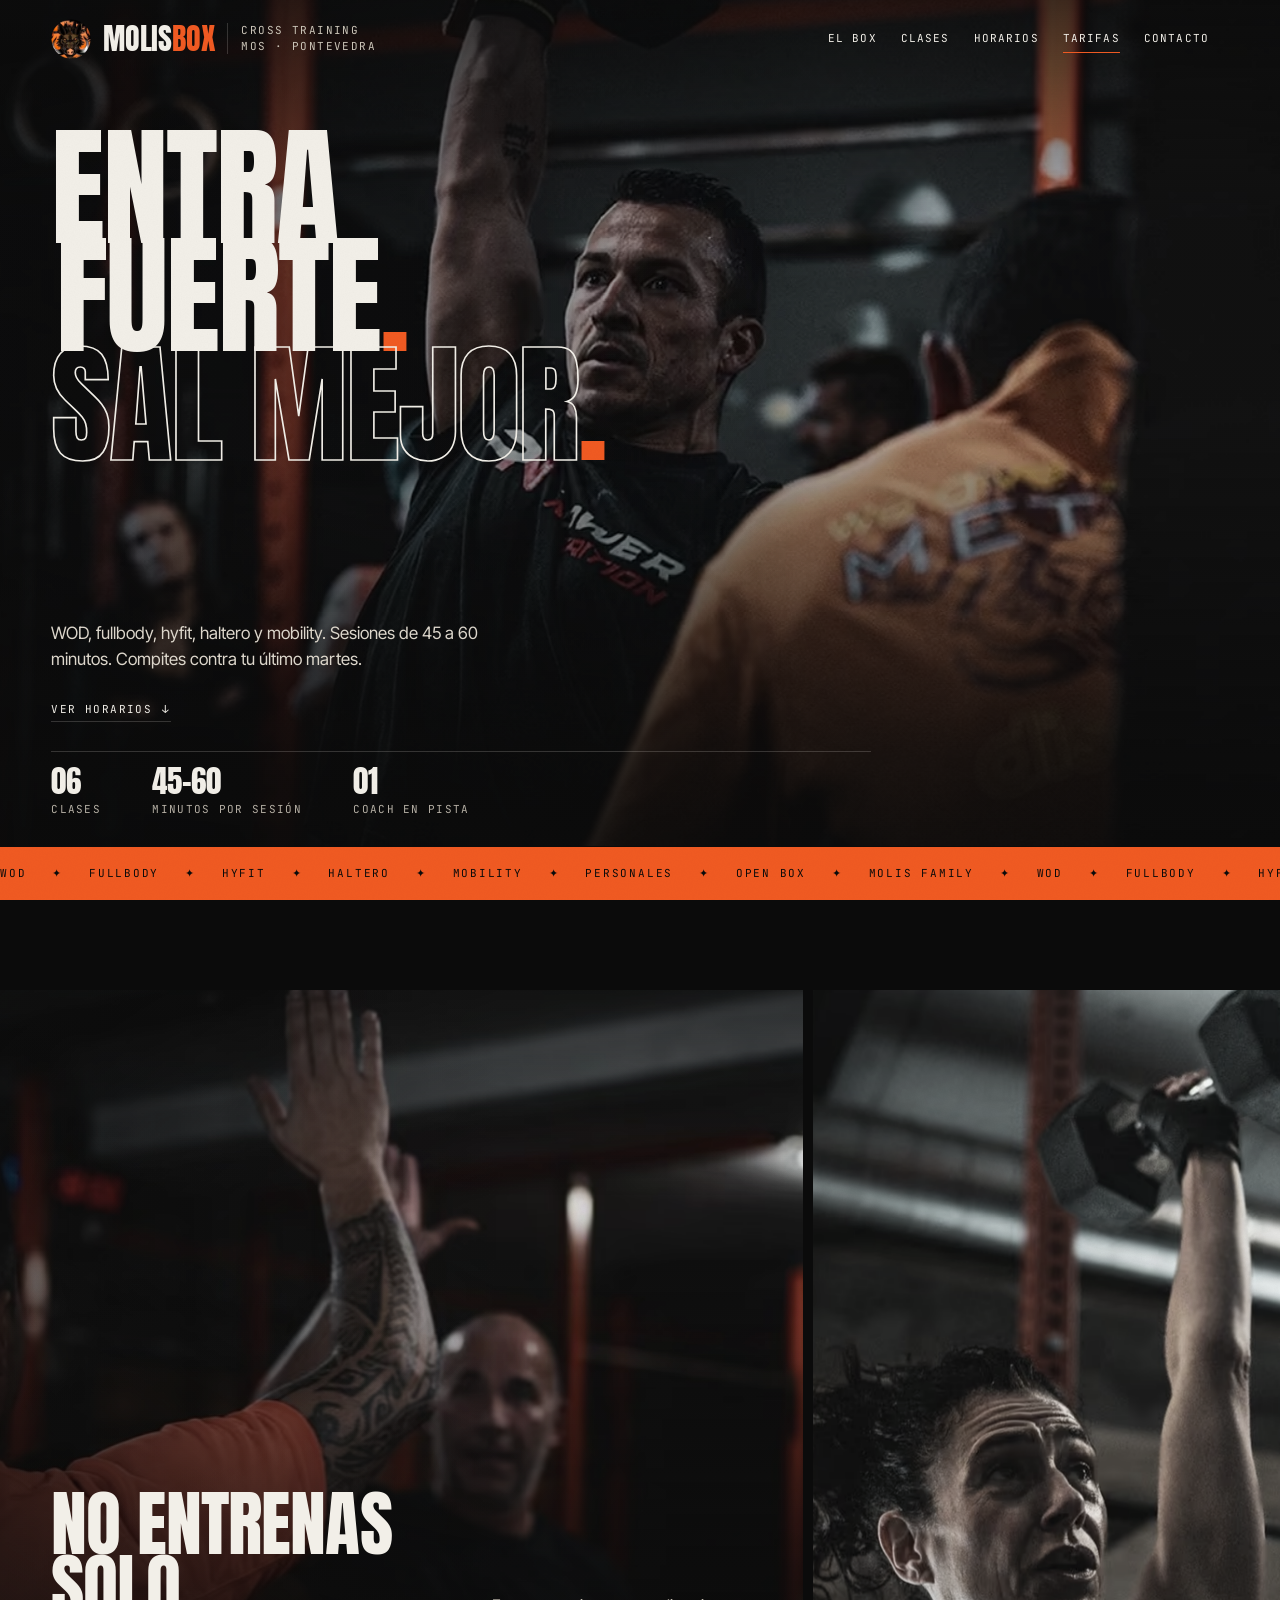
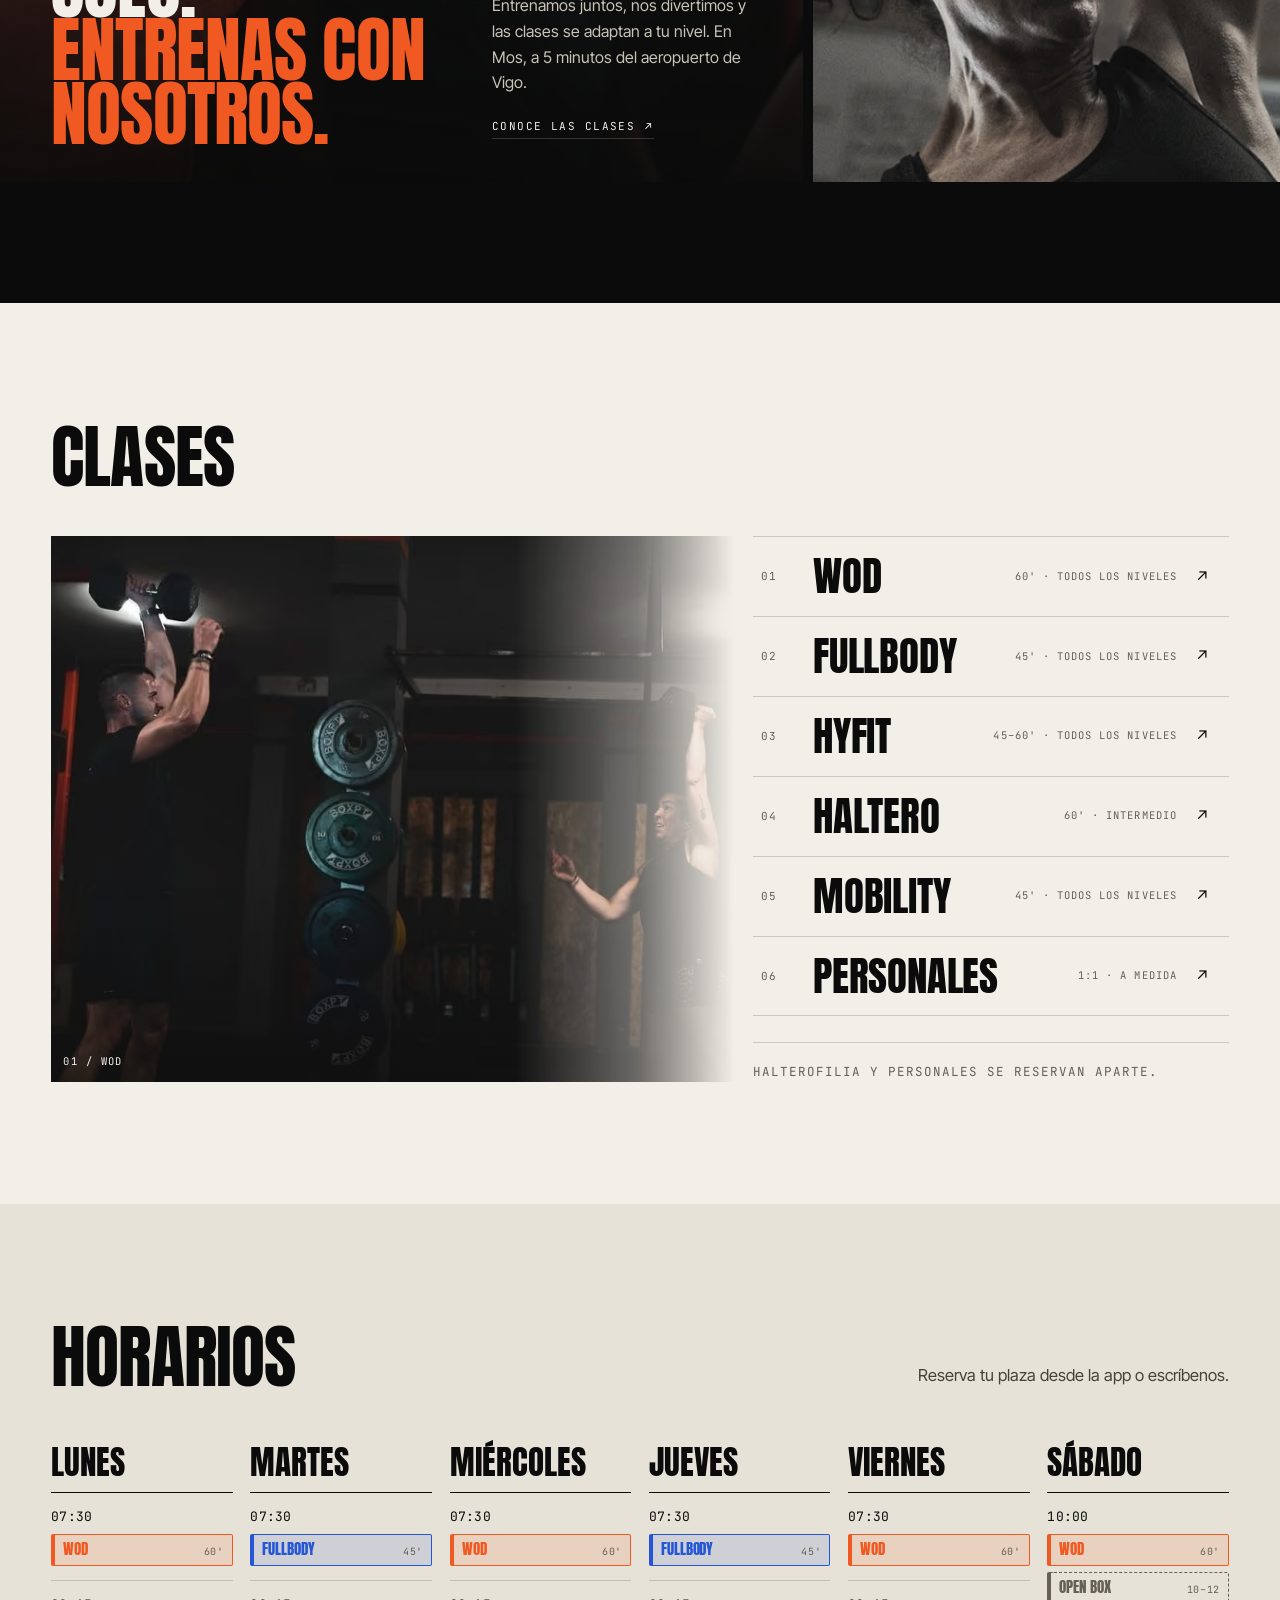
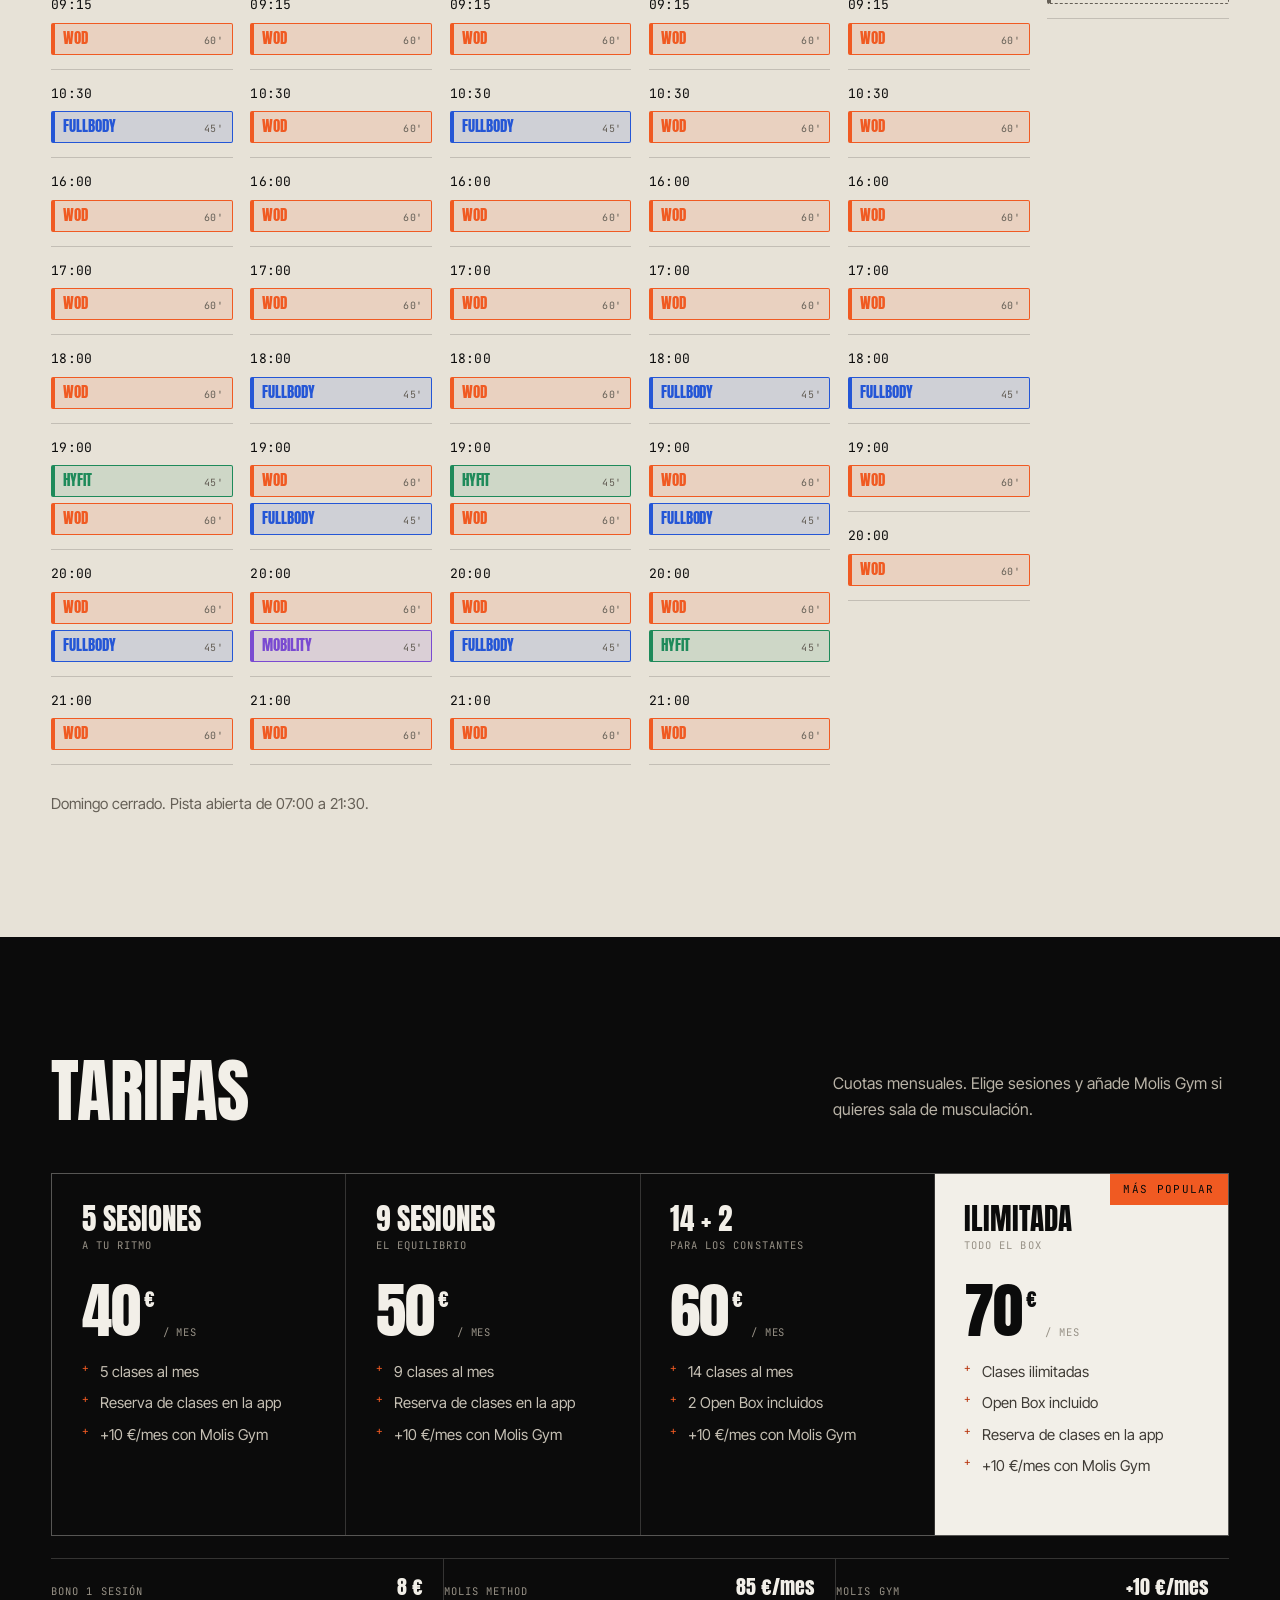
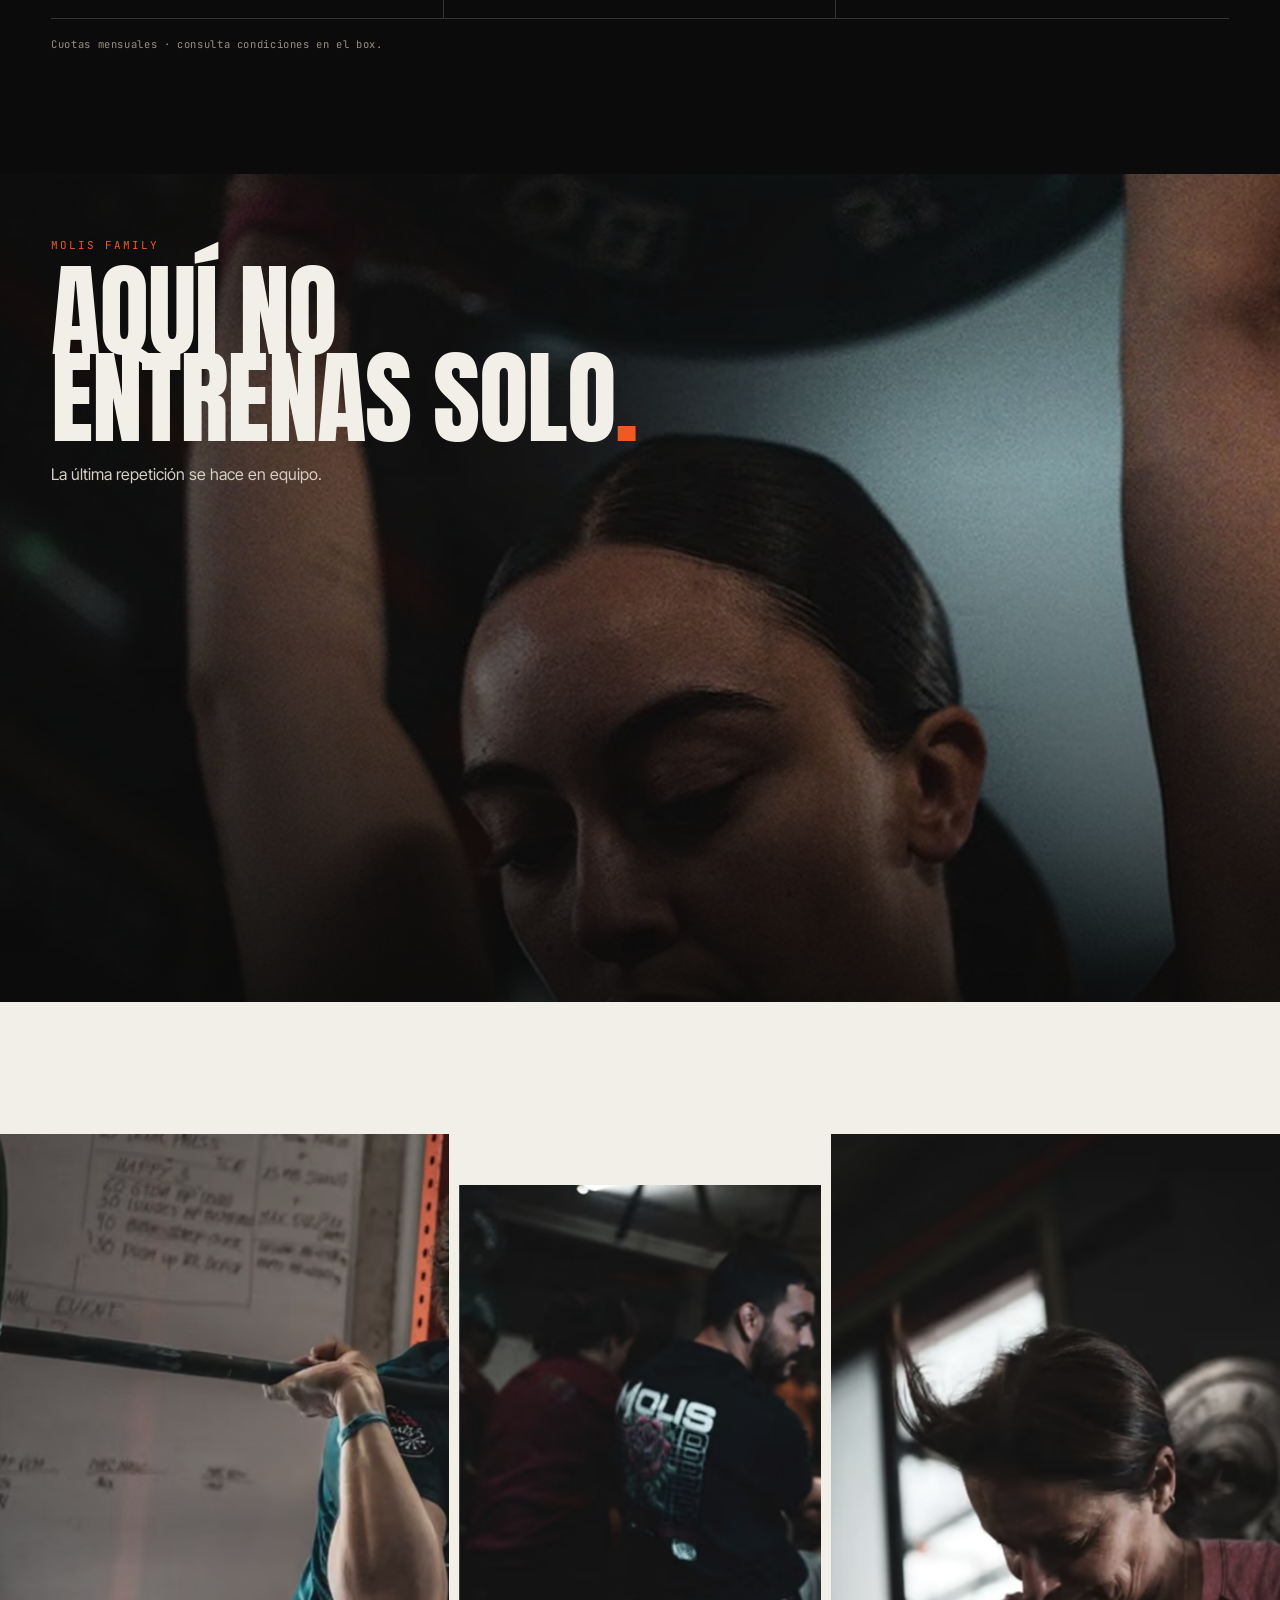
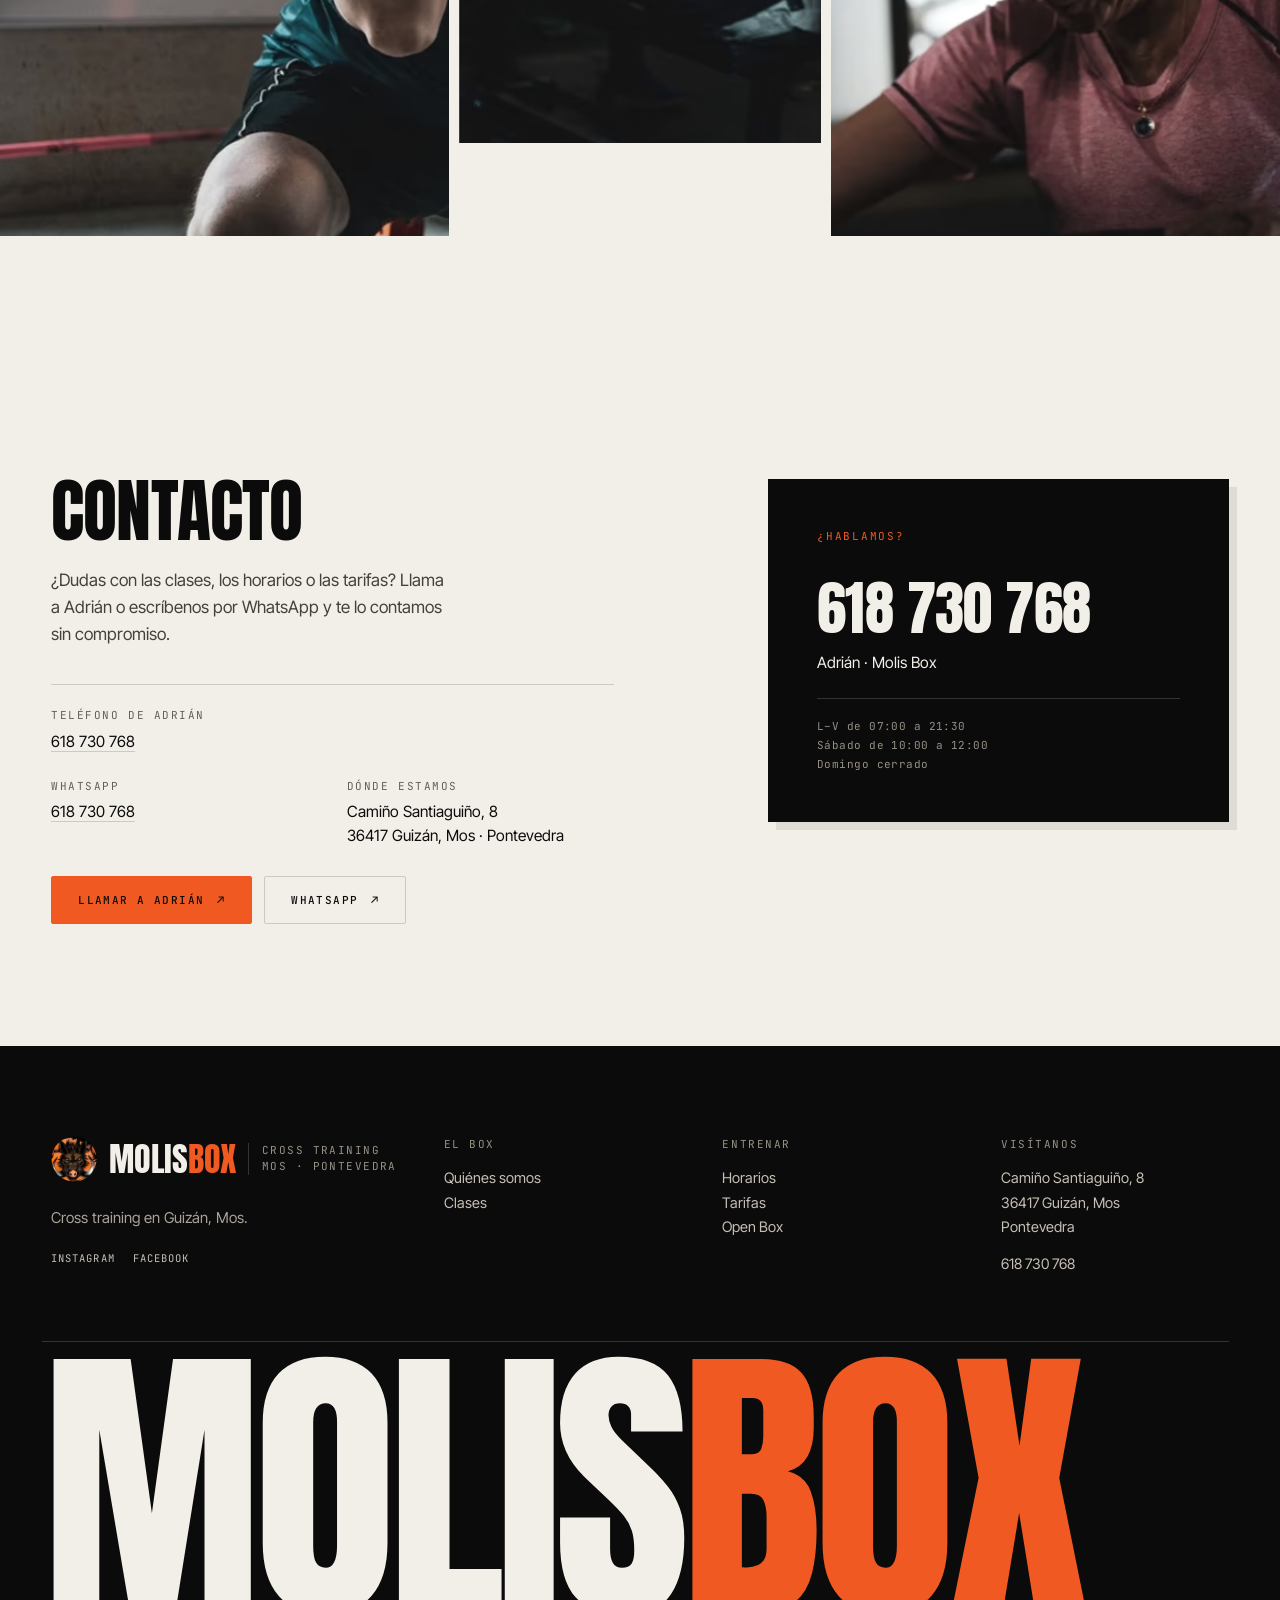
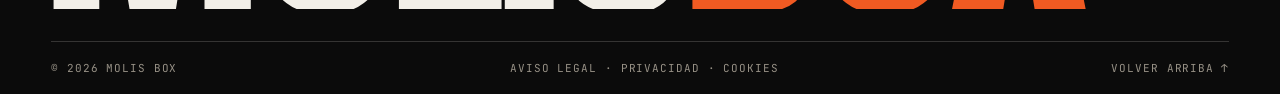
==== commit aa343c92: "Añade zona de contacto con teléfono y WhatsApp" ====
--- a/index.html
+++ b/index.html
@@ -32,7 +32,7 @@
     "@type": "ExerciseGym",
     "name": "Molis Box",
     "description": "Box de cross training en Guizán, Mos (Pontevedra). WOD, Fullbody, Hyfit, Halterofilia, Mobility, entrenamiento personal y sala de musculación.",
-    "url": "https://molisbox.com/", "priceRange": "€",
+    "url": "https://molisbox.com/", "priceRange": "€", "telephone": "+34618730768",
     "address": { "@type": "PostalAddress", "streetAddress": "Camiño Santiaguiño, 8", "addressLocality": "Guizán, Mos", "addressRegion": "Pontevedra", "postalCode": "36417", "addressCountry": "ES" },
     "sameAs": ["https://www.instagram.com/molisbox/", "https://www.facebook.com/molisbox/"],
     "openingHoursSpecification": [
@@ -55,7 +55,7 @@
         <span class="logo__tag">Cross training<br>Mos · Pontevedra</span>
       </a>
       <nav class="nav__links" aria-label="Navegación principal">
-        <a href="#box">El box</a><a href="#clases">Clases</a><a href="#horarios">Horarios</a><a href="#precios">Tarifas</a>
+        <a href="#box">El box</a><a href="#clases">Clases</a><a href="#horarios">Horarios</a><a href="#precios">Tarifas</a><a href="#contacto">Contacto</a>
       </nav>
       <div class="nav__actions">
         <button class="burger" id="burger" aria-label="Abrir menú" aria-expanded="false" aria-controls="menu"><span></span><span></span></button>
@@ -69,6 +69,7 @@
       <a href="#clases"><span>02</span>Clases</a>
       <a href="#horarios"><span>03</span>Horarios</a>
       <a href="#precios"><span>04</span>Tarifas</a>
+      <a href="#contacto"><span>05</span>Contacto</a>
     </nav>
     <div class="menu__foot"><span>Camiño Santiaguiño, 8 · Guizán, Mos</span></div>
   </div>
@@ -242,16 +243,37 @@
         </figure>
       </div>
     </section>
-    <!-- ============ QUOTE ============ -->
-    <section class="quote">
-      <div class="wrap quote__inner">
-        <span class="quote__mark" aria-hidden="true">“</span>
-        <div class="quote__body">
-          <blockquote class="reveal">El trabajo más duro es no rendirse. El resto lo hacemos entre todos.</blockquote>
-          <footer class="quote__foot reveal" style="--d:.1s">
-            <span><strong>Molis Box</strong> · Guizán, Mos</span><span class="quote__stars">Molis Family</span>
-          </footer>
-        </div>
+    <!-- ============ CONTACTO ============ -->
+    <section class="section contact" id="contacto">
+      <div class="wrap contact__grid">
+        <div class="contact__copy">
+          <h2 class="display reveal">Contacto</h2>
+          <p class="contact__lead reveal">¿Dudas con las clases, los horarios o las tarifas? Llama a Adrián o escríbenos por WhatsApp y te lo contamos sin compromiso.</p>
+          <dl class="contact__info reveal">
+            <div>
+              <dt>Teléfono de Adrián</dt>
+              <dd><a href="tel:+34618730768">618 730 768</a></dd>
+            </div>
+            <div>
+              <dt>WhatsApp</dt>
+              <dd><a href="https://wa.me/34618730768" target="_blank" rel="noopener">618 730 768</a></dd>
+            </div>
+            <div>
+              <dt>Dónde estamos</dt>
+              <dd>Camiño Santiaguiño, 8<br>36417 Guizán, Mos · Pontevedra</dd>
+            </div>
+          </dl>
+          <div class="contact__actions reveal" style="--d:.1s">
+            <a class="btn btn--accent" href="tel:+34618730768">Llamar a Adrián <span class="btn__arrow" aria-hidden="true">↗</span></a>
+            <a class="btn btn--ghost" href="https://wa.me/34618730768" target="_blank" rel="noopener">WhatsApp <span class="btn__arrow" aria-hidden="true">↗</span></a>
+          </div>
+        </div>
+        <aside class="contact__card reveal" style="--d:.12s" aria-label="Teléfono de contacto">
+          <p class="contact__card-kicker">¿Hablamos?</p>
+          <a class="contact__phone" href="tel:+34618730768">618 730 768</a>
+          <p class="contact__card-name">Adrián · Molis Box</p>
+          <p class="contact__card-note">L–V de 07:00 a 21:30<br>Sábado de 10:00 a 12:00<br>Domingo cerrado</p>
+        </aside>
       </div>
     </section>
   </main>
@@ -285,6 +307,7 @@
         <div class="footer__col">
           <h4>Visítanos</h4>
           <p>Camiño Santiaguiño, 8<br>36417 Guizán, Mos<br>Pontevedra</p>
+          <p><a href="tel:+34618730768">618 730 768</a></p>
         </div>
       </div>
       <div class="footer__word" aria-hidden="true">Molis<span>Box</span></div>
